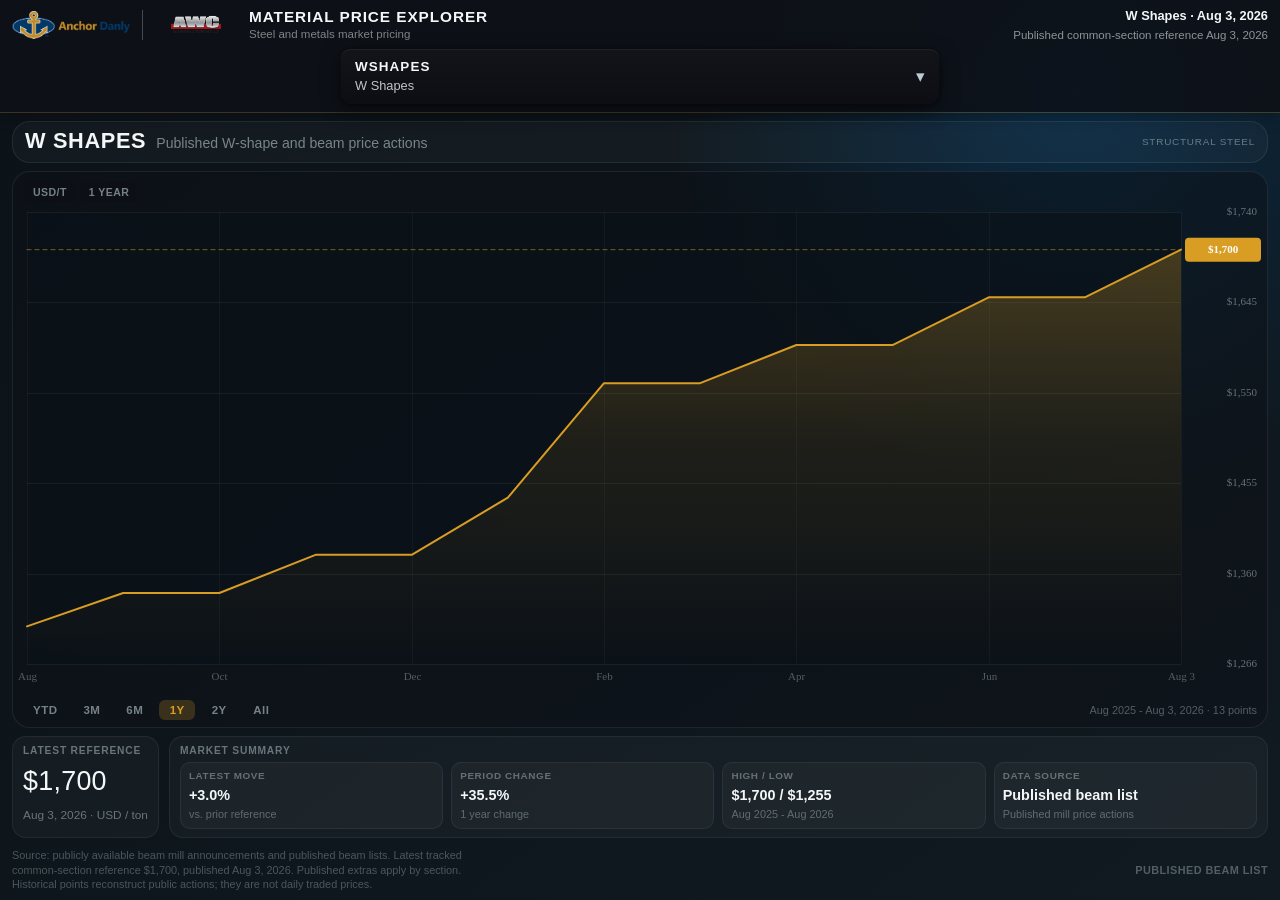
==== assets/tools/material-price-explorer.html @ 31b0e0df "Publish presentation runtime" ====
<!doctype html>
<html lang="en">
<head>
<meta charset="utf-8">
<meta name="viewport" content="width=device-width,initial-scale=1">
<title>Anchor Danly + AWC | Material Price Explorer</title>
<style>/* === Price Explorer (merged) === */
    .mkt-terminal {
      --bg: #0b1218;
      --paper: #111a21;
      --surface-1: #182630;
      --surface-2: #1d303c;
      --surface-3: #243b49;
      --surface-4: rgba(255, 255, 255, 0.05);
      --border: rgba(189, 203, 211, 0.14);
      --border-strong: rgba(217, 157, 36, 0.35);
      --text: #f4f7f8;
      --muted: #bdcbd3;
      --muted-soft: rgba(189, 203, 211, 0.74);
      --accent: #d99d24;
      --accent-strong: #f4c85a;
      --accent-soft: rgba(217, 157, 36, 0.20);
      --cool: #8fb9d2;
      --cool-soft: rgba(146, 170, 185, 0.16);
      --gold: #f4c85a;
      --radius-xl: 32px;
      --radius-lg: 26px;
      --radius-md: 18px;
      --radius-sm: 12px;
      font-family: "Space Grotesk", "Barlow", "Segoe UI", sans-serif;
    }

    /* Hide explorer content when panel is NOT in view (same as other slides) */
    .panel:not(.in-view) .mkt-terminal,
    .panel:not(.in-view) .terminal,
    .panel:not(.in-view) .mkt-topbar,
    .panel:not(.in-view) .mkt-topbar-row,
    .panel:not(.in-view) .mkt-picker-row,
    .panel:not(.in-view) .main-stage,
    .panel:not(.in-view) .chart-panel,
    .panel:not(.in-view) .chart-header,
    .panel:not(.in-view) .chart-shell,
    .panel:not(.in-view) .side-rail,
    .panel:not(.in-view) .footer-bar,
    .panel:not(.in-view) .brand-badge,
    .panel:not(.in-view) .brand-copy,
    .panel:not(.in-view) .picker-cluster,
    .panel:not(.in-view) .ticker-button,
    .panel:not(.in-view) .bottom-rail,
    .panel:not(.in-view) .metric-card,
    .panel:not(.in-view) .metric-grid,
    .panel:not(.in-view) .metric-tile {
      opacity: 0;
      transform: translateY(18px);
    }

    /* Show explorer content when panel IS in view */
    #price-explorer.active .panel-inner,
    #price-explorer.active .mkt-terminal,
    #price-explorer.active .terminal,
    #price-explorer.active .mkt-topbar,
    #price-explorer.active .mkt-topbar-row,
    #price-explorer.active .mkt-picker-row,
    #price-explorer.active .main-stage,
    #price-explorer.active .chart-panel,
    #price-explorer.active .chart-header,
    #price-explorer.active .chart-shell,
    #price-explorer.active .side-rail,
    #price-explorer.active .footer-bar,
    #price-explorer.active .brand-badge,
    #price-explorer.active .brand-copy,
    #price-explorer.active .picker-cluster,
    #price-explorer.active .ticker-button,
    #price-explorer.active .bottom-rail,
    #price-explorer.active .metric-card,
    #price-explorer.active .metric-grid,
    #price-explorer.active .metric-tile {
      opacity: 1 !important;
      transform: none !important;
      animation: none !important;
    }

    #price-explorer {
      order: 55;
      padding-top: 20px;
      padding-bottom: 20px;
      background-color: var(--bg, #0b1218);
    }

    /* Blend terminal into deck panel — remove card-within-card look */
    #price-explorer .terminal {
      border: none;
      border-radius: 0;
      box-shadow: none;
      background: transparent;
      overflow: visible;
      display: flex;
      flex-direction: column;
    }

    /* Match deck's panel::before overlay tint */
    #price-explorer::before {
      content: "";
      position: absolute;
      inset: 0;
      z-index: -2;
      background:
        linear-gradient(180deg, rgba(13, 16, 22, 0.22), rgba(13, 16, 22, 0.62)),
        radial-gradient(circle at top left, rgba(217, 157, 36, 0.18), transparent 30%);
    }

    /* Topbar and chart shell match deck dark tone */
    #price-explorer .mkt-topbar::before {
      background: rgba(13, 16, 22, 0.85);
      filter: none;
    }

    #price-explorer .chart-shell {
      background: rgba(13, 16, 22, 0.50);
      border-color: rgba(255, 255, 255, 0.08);
    }

    #price-explorer .chart-header {
      background: rgba(255, 255, 255, 0.03);
      border-color: rgba(255, 255, 255, 0.08);
    }

    #price-explorer .selector-panel {
      background: linear-gradient(180deg, rgba(28, 26, 32, 0.98), rgba(18, 16, 22, 0.98));
    }

    #price-explorer .metric-card,
    #price-explorer .metric-tile {
      background: rgba(255, 255, 255, 0.03);
      border-color: rgba(255, 255, 255, 0.06);
    }

    /* Fit Explorer within 100vh panel */
    #price-explorer .panel-inner {
      align-self: stretch;
      height: 100%;
      min-height: 0;
      overflow: hidden;
    }

    #price-explorer .mkt-terminal {
      align-self: stretch;
      display: flex;
      flex: 1 1 auto;
      min-height: 0;
    }

    #price-explorer .terminal {
      flex: 1 1 auto;
      height: 100%;
      min-height: 0;
      --chart-height: clamp(300px, 44vh, 520px);
    }

    #price-explorer .mkt-topbar,
    #price-explorer .footer-bar {
      flex-shrink: 0;
    }

    #price-explorer .mkt-topbar-row {
      gap: 16px;
      padding: 10px 16px 8px;
    }

    #price-explorer .mkt-picker-row {
      flex-shrink: 0;
      padding: 0 16px 10px;
    }

    #price-explorer .mkt-topbar-left {
      gap: 14px;
    }

    #price-explorer .brand-badge {
      gap: 12px;
    }

    #price-explorer .brand-badge img {
      width: clamp(82px, 8vw, 110px);
    }

    #price-explorer .brand-copy {
      gap: 3px;
    }

    #price-explorer .brand-copy strong {
      font-size: clamp(0.9rem, 1.2vw, 1.04rem);
    }

    #price-explorer .brand-copy span,
    #price-explorer .status-copy {
      font-size: 0.72rem;
      line-height: 1.22;
    }

    #price-explorer .status-value {
      font-size: 0.8rem;
      line-height: 1.18;
    }

    #price-explorer .ticker-button {
      padding: 10px 14px;
    }

    #price-explorer .ticker-code {
      font-size: 0.84rem;
    }

    #price-explorer .ticker-label {
      font-size: 0.8rem;
    }

    #price-explorer .top-pill {
      gap: 8px;
      min-height: 34px;
      padding: 7px 12px;
      font-size: 0.7rem;
    }

    #price-explorer .top-pill::before {
      width: 7px;
      height: 7px;
      box-shadow: 0 0 0 5px rgba(217, 157, 36, 0.18);
    }

    #price-explorer .main-stage {
      flex: 1 1 auto;
      min-height: 0;
      overflow: hidden;
      gap: 10px;
      padding: 10px 14px 12px;
    }

    #price-explorer .chart-panel {
      gap: 10px;
    }

    #price-explorer .chart-header {
      gap: 12px;
      padding: 10px 14px;
    }

    #price-explorer .instrument-head {
      gap: 10px;
    }

    #price-explorer .instrument-kicker {
      font-size: 0.62rem;
    }

    #price-explorer .instrument-title {
      font-size: clamp(1.12rem, 1.7vw, 1.42rem);
    }

    #price-explorer .chart-shell {
      padding: 8px 0 6px;
    }

    #price-explorer .chart-meta-strip {
      top: 10px;
      left: 12px;
    }

    #price-explorer .meta-chip {
      padding: 4px 8px;
      font-size: 0.66rem;
    }

    #price-explorer .chart-canvas-wrap,
    #price-explorer #price-chart {
      min-height: var(--chart-height);
      height: var(--chart-height);
    }

    #price-explorer .bottom-rail {
      gap: 10px;
      padding: 6px 12px 2px;
    }

    #price-explorer .timeframe-row {
      gap: 6px;
    }

    #price-explorer .timeframe-btn {
      min-width: 36px;
      padding: 4px 10px;
      font-size: 0.72rem;
    }

    #price-explorer .rail-copy {
      font-size: 0.68rem;
    }

    #price-explorer .side-rail {
      gap: 10px;
    }

    #price-explorer .metric-card {
      padding: 10px 12px;
      gap: 6px;
    }

    #price-explorer .metric-eyebrow {
      font-size: 0.64rem;
    }

    #price-explorer .metric-value {
      font-size: clamp(1.4rem, 2.1vw, 2rem);
    }

    #price-explorer .metric-sub {
      font-size: 0.74rem;
      line-height: 1.25;
    }

    #price-explorer .metric-grid {
      flex-shrink: 0;
      gap: 8px;
    }

    #price-explorer .metric-tile {
      padding: 8px 10px;
    }

    #price-explorer .metric-tile strong {
      margin-bottom: 6px;
      font-size: 0.62rem;
    }

    #price-explorer .metric-tile span {
      font-size: 0.9rem;
      line-height: 1.2;
    }

    #price-explorer .metric-tile small {
      margin-top: 4px;
      font-size: 0.68rem;
      line-height: 1.2;
    }

    #price-explorer .footer-bar {
      gap: 10px;
      padding: 0 16px 10px;
      font-size: 0.68rem;
    }

    #price-explorer .footer-note {
      line-height: 1.35;
    }

    @media (max-height: 900px) {
      #price-explorer {
        padding-top: 10px;
        padding-bottom: 10px;
      }
      #price-explorer .mkt-topbar-row {
        padding: 8px 12px 6px;
      }
      #price-explorer .mkt-picker-row {
        padding: 0 12px 8px;
      }
      #price-explorer .main-stage {
        gap: 8px;
        padding: 8px 12px 10px;
      }
      #price-explorer .chart-panel {
        gap: 8px;
      }
      #price-explorer .terminal {
        --chart-height: clamp(280px, 38vh, 430px);
      }
      #price-explorer .chart-header {
        padding: 8px 12px;
      }
      #price-explorer .metric-card {
        padding: 8px 10px;
      }
      #price-explorer .metric-tile {
        padding: 7px 8px;
      }
      #price-explorer .bottom-rail {
        padding: 4px 10px 1px;
      }
      #price-explorer .footer-bar {
        padding: 0 12px 8px;
      }
    }

    @media (max-height: 768px) {
      #price-explorer .terminal {
        --chart-height: clamp(240px, 34vh, 340px);
      }
      #price-explorer .mkt-topbar-row {
        padding: 7px 10px 5px;
      }
      #price-explorer .mkt-picker-row {
        padding: 0 10px 6px;
      }
      #price-explorer .main-stage {
        gap: 6px;
        padding: 6px 10px 8px;
      }
      #price-explorer .chart-panel {
        gap: 6px;
      }
      #price-explorer .chart-header {
        gap: 10px;
        padding: 7px 10px;
      }
      #price-explorer .metric-card {
        padding: 7px 9px;
      }
      #price-explorer .metric-grid {
        gap: 6px;
      }
      #price-explorer .metric-tile {
        padding: 6px 7px;
      }
      #price-explorer .footer-bar {
        padding: 0 10px 6px;
      }
    }

    
    

    

    

    

    

    

    

    

    

    

    

    .terminal {
      position: relative;
      width: min(1600px, 100%);
      margin: auto;
      display: flex;
      flex-direction: column;
      --chart-height: clamp(280px, 48vh, 620px);
      border-radius: 16px;
      border: 1px solid rgba(255, 255, 255, 0.08);
      background: rgba(13, 16, 22, 0.94);
      box-shadow: 0 24px 80px rgba(0, 0, 0, 0.50);
      overflow: hidden;
    }

    .mkt-topbar {
      position: relative;
      z-index: 5;
      display: grid;
      grid-template-columns: 1fr;
      gap: 0;
      padding: 0;
      border-bottom: 1px solid rgba(255, 255, 255, 0.10);
      box-shadow: 0 4px 16px rgba(0, 0, 0, 0.25);
    }

    .mkt-topbar-row {
      display: grid;
      grid-template-columns: minmax(0, 1fr) auto;
      gap: 16px;
      align-items: center;
      padding: 12px 18px 10px;
    }

    .mkt-picker-row {
      display: flex;
      justify-content: center;
      padding: 0 18px 12px;
      position: relative;
      z-index: 1;
    }

    .mkt-topbar::before {
      content: "";
      position: absolute;
      inset: 0;
      background:
        linear-gradient(100deg, rgba(13, 16, 22, 0.97) 0%, rgba(45, 28, 28, 0.96) 50%, rgba(13, 16, 22, 0.97) 100%),
        var(--hero-photo);
      background-size: cover;
      background-position: center 34%;
      pointer-events: none;
      z-index: -1;
    }

    .mkt-topbar-left,
    .mkt-topbar-right {
      position: relative;
      z-index: 1;
    }

    .mkt-topbar-left {
      display: flex;
      gap: 16px;
      align-items: center;
      flex-wrap: wrap;
    }

    .brand-badge {
      display: inline-flex;
      align-items: center;
      gap: 14px;
      width: fit-content;
      padding: 0;
      background: none;
      border: 0;
      box-shadow: none;
    }

    .brand-badge img {
      width: clamp(82px, 8.5vw, 118px);
      height: auto;
      object-fit: contain;
      opacity: 0.90;
    }

    .brand-copy {
      display: grid;
      gap: 4px;
      align-content: center;
    }

    .brand-copy strong {
      font-family: "Montserrat", sans-serif;
      font-size: clamp(0.92rem, 1.25vw, 1.08rem);
      font-weight: 800;
      letter-spacing: 0.06em;
      text-transform: uppercase;
      line-height: 1;
    }

    .brand-copy span {
      font-size: 0.74rem;
      color: rgba(244, 247, 248, 0.50);
    }

    .picker-cluster {
      position: relative;
      display: flex;
      flex-wrap: wrap;
      gap: 12px;
      align-items: center;
      width: 100%;
      max-width: 600px;
    }

    .ticker-button {
      width: 100%;
      padding: 11px 16px;
      display: flex;
      align-items: center;
      justify-content: space-between;
      gap: 12px;
      border-radius: 10px;
      border: 1px solid rgba(0, 0, 0, 0.25);
      background: linear-gradient(180deg, #12141a 0%, #0c0e14 100%);
      text-align: left;
      transition: border-color 0.14s ease, background 0.14s ease, box-shadow 0.14s ease;
      box-shadow: 0 6px 20px rgba(0, 0, 0, 0.45), 0 1px 3px rgba(0, 0, 0, 0.30), inset 0 1px 0 rgba(255, 255, 255, 0.06);
    }

    .ticker-button:hover {
      border-color: rgba(217, 157, 36, 0.50);
      background: linear-gradient(180deg, #181a22 0%, #0e1018 100%);
      box-shadow: 0 8px 28px rgba(0, 0, 0, 0.55), 0 1px 3px rgba(0, 0, 0, 0.35), inset 0 1px 0 rgba(255, 255, 255, 0.08);
    }

    .ticker-meta {
      display: grid;
      gap: 4px;
      min-width: 0;
    }

    .ticker-code {
      font-family: "Montserrat", sans-serif;
      font-size: 0.86rem;
      font-weight: 800;
      letter-spacing: 0.08em;
      text-transform: uppercase;
      color: var(--text);
    }

    .ticker-label {
      font-size: 0.82rem;
      color: rgba(244, 247, 248, 0.78);
      white-space: nowrap;
      overflow: hidden;
      text-overflow: ellipsis;
    }

    .ticker-caret {
      font-size: 1.05rem;
      color: var(--muted);
      flex: none;
    }

    .top-pill {
      display: inline-flex;
      align-items: center;
      gap: 8px;
      width: fit-content;
      min-height: 36px;
      padding: 7px 12px;
      border-radius: 999px;
      border: 1px solid var(--border-strong);
      background: rgba(18, 20, 28, 0.52);
      color: var(--text);
      font-family: "Montserrat", sans-serif;
      font-size: 0.72rem;
      letter-spacing: 0.08em;
      text-transform: uppercase;
      font-weight: 800;
      backdrop-filter: blur(14px);
    }

    .top-pill::before {
      content: "";
      width: 7px;
      height: 7px;
      border-radius: 50%;
      background: linear-gradient(135deg, var(--accent), var(--accent-strong));
      box-shadow: 0 0 0 5px rgba(217, 157, 36, 0.18);
    }

    .mkt-topbar-right {
      display: grid;
      gap: 4px;
      align-content: end;
      text-align: right;
    }

    .status-value {
      font-size: 0.8rem;
      font-weight: 600;
      color: var(--text);
      line-height: 1.3;
    }

    .status-copy {
      font-size: 0.74rem;
      color: rgba(244, 247, 248, 0.56);
      line-height: 1.25;
    }

    .selector-panel {
      position: absolute;
      top: calc(100% + 12px);
      left: 0;
      width: min(430px, calc(100vw - 52px));
      padding: 14px;
      border-radius: 22px;
      border: 1px solid var(--border);
      background:
        linear-gradient(180deg, rgba(26, 28, 34, 0.98), rgba(18, 20, 28, 0.98)),
        var(--surface-2);
      box-shadow: 0 28px 52px rgba(0, 0, 0, 0.42);
      backdrop-filter: blur(18px);
      display: none;
      z-index: 25;
    }

    .selector-panel.open {
      display: block;
    }

    .selector-search {
      width: 100%;
      padding: 12px 14px;
      border-radius: 15px;
      border: 1px solid rgba(255, 255, 255, 0.1);
      background: rgba(255, 255, 255, 0.035);
      outline: none;
    }

    .selector-search::placeholder {
      color: rgba(189, 203, 211, 0.52);
    }

    .selector-groups {
      margin-top: 12px;
      display: grid;
      gap: 12px;
      max-height: min(54vh, 420px);
      overflow-y: auto;
      padding-right: 4px;
    }

    .selector-group {
      display: grid;
      gap: 8px;
    }

    .selector-group-label {
      padding: 0 4px;
      font-family: "Montserrat", sans-serif;
      font-size: 0.72rem;
      letter-spacing: 0.08em;
      text-transform: uppercase;
      color: rgba(244, 247, 248, 0.58);
    }

    .selector-option {
      width: 100%;
      padding: 12px 13px;
      border-radius: 16px;
      border: 1px solid rgba(255, 255, 255, 0.08);
      background: rgba(255, 255, 255, 0.028);
      display: grid;
      gap: 4px;
      text-align: left;
      transition: border-color 0.16s ease, transform 0.16s ease, background 0.16s ease;
    }

    .selector-option:hover,
    .selector-option.is-active {
      border-color: var(--border-strong);
      background: var(--accent-soft);
      transform: translateY(-1px);
    }

    .selector-option-row {
      display: flex;
      justify-content: space-between;
      gap: 10px;
      align-items: baseline;
    }

    .selector-option-code {
      font-family: "Montserrat", sans-serif;
      font-size: 0.84rem;
      letter-spacing: 0.08em;
      text-transform: uppercase;
      color: var(--text);
    }

    .selector-option-title {
      font-size: 0.84rem;
      color: var(--muted);
    }

    .selector-option-note {
      font-size: 0.78rem;
      color: rgba(189, 203, 211, 0.62);
      line-height: 1.35;
    }

    .selector-empty {
      padding: 16px 12px;
      border-radius: 16px;
      border: 1px dashed rgba(255, 255, 255, 0.12);
      color: var(--muted);
      text-align: center;
      font-size: 0.88rem;
    }

    .main-stage {
      position: relative;
      z-index: 1;
      display: flex;
      flex: 1 1 auto;
      flex-direction: column;
      gap: 10px;
      min-height: 0;
      padding: 10px 14px 12px;
    }

    .chart-panel {
      display: flex;
      flex: 1 1 auto;
      flex-direction: column;
      gap: 10px;
      min-height: 0;
      min-width: 0;
    }

    .chart-header {
      display: flex;
      justify-content: space-between;
      align-items: center;
      gap: 12px;
      padding: 10px 14px;
      border-radius: 18px;
      background: rgba(255, 255, 255, 0.025);
      border: 1px solid rgba(255, 255, 255, 0.06);
    }

    .instrument-head {
      display: flex;
      align-items: baseline;
      gap: 10px;
      min-width: 0;
      flex-wrap: wrap;
    }

    .instrument-kicker {
      font-family: "Montserrat", sans-serif;
      font-size: 0.62rem;
      letter-spacing: 0.08em;
      text-transform: uppercase;
      color: rgba(189, 203, 211, 0.50);
      white-space: nowrap;
    }

    .instrument-title {
      margin: 0;
      font-family: "Montserrat", sans-serif;
      font-size: clamp(1.12rem, 1.7vw, 1.46rem);
      line-height: 1;
      letter-spacing: 0.03em;
      text-transform: uppercase;
    }

    .instrument-subtitle {
      margin: 0;
      font-size: 0.88rem;
      color: rgba(189, 203, 211, 0.60);
      line-height: 1.4;
      white-space: nowrap;
      overflow: hidden;
      text-overflow: ellipsis;
    }

    .chart-shell {
      position: relative;
      display: flex;
      flex: 1 1 auto;
      flex-direction: column;
      min-height: 0;
      padding: 8px 0 6px;
      border-radius: 18px;
      border: 1px solid rgba(255, 255, 255, 0.06);
      background: rgba(13, 16, 22, 0.70);
      overflow: hidden;
    }

    .chart-meta-strip {
      position: absolute;
      top: 10px;
      left: 12px;
      display: flex;
      gap: 6px;
      z-index: 3;
    }

    .meta-chip {
      padding: 4px 8px;
      border-radius: 4px;
      background: rgba(13, 16, 22, 0.80);
      color: rgba(189, 203, 211, 0.60);
      font-family: "Barlow", sans-serif;
      font-size: 0.66rem;
      font-weight: 600;
      letter-spacing: 0.04em;
      text-transform: uppercase;
    }

    .chart-canvas-wrap {
      position: relative;
      flex: 1 1 auto;
      min-height: var(--chart-height);
      height: var(--chart-height);
      padding-top: 0;
      cursor: crosshair;
    }

    #price-chart {
      position: relative;
      z-index: 2;
      display: block;
      width: 100%;
      min-height: var(--chart-height);
      height: 100%;
    }

    .chart-tooltip {
      position: absolute;
      z-index: 6;
      min-width: 180px;
      max-width: 260px;
      padding: 10px 12px;
      border-radius: 6px;
      border: 1px solid rgba(255, 255, 255, 0.10);
      background: rgba(13, 16, 22, 0.94);
      box-shadow: 0 8px 24px rgba(0, 0, 0, 0.40);
      pointer-events: none;
      transform: translate(-50%, calc(-100% - 14px));
      display: none;
      backdrop-filter: blur(8px);
    }

    .chart-tooltip strong {
      display: block;
      margin-bottom: 5px;
      font-family: "Barlow", sans-serif;
      font-size: 0.72rem;
      font-weight: 600;
      letter-spacing: 0.06em;
      text-transform: uppercase;
      color: rgba(189, 203, 211, 0.70);
    }

    .chart-tooltip div {
      font-size: 0.92rem;
      font-weight: 600;
      line-height: 1.50;
      color: var(--text);
    }

    .chart-empty {
      position: absolute;
      inset: 74px 18px 58px;
      display: none;
      place-items: center;
      border-radius: 22px;
      border: 1px dashed rgba(255, 255, 255, 0.12);
      background: rgba(255, 255, 255, 0.03);
      color: var(--muted);
      text-align: center;
      padding: 24px;
      z-index: 4;
    }

    .bottom-rail {
      display: flex;
      justify-content: space-between;
      gap: 10px;
      align-items: center;
      padding: 6px 12px 2px;
    }

    .timeframe-row {
      display: flex;
      flex-wrap: wrap;
      gap: 8px;
    }

    .timeframe-btn {
      min-width: 36px;
      padding: 4px 10px;
      border-radius: 6px;
      border: none;
      background: transparent;
      color: rgba(189, 203, 211, 0.60);
      font-family: "Barlow", sans-serif;
      font-size: 0.72rem;
      font-weight: 600;
      letter-spacing: 0.04em;
      transition: color 0.14s ease, background 0.14s ease;
    }

    .timeframe-btn:hover {
      color: var(--text);
      background: rgba(255, 255, 255, 0.06);
    }

    .timeframe-btn.is-active {
      background: rgba(217, 157, 36, 0.22);
      color: #d99d24;
    }

    .timeframe-btn:disabled {
      cursor: default;
      color: rgba(189, 203, 211, 0.28);
      background: rgba(255, 255, 255, 0.03);
    }

    .rail-copy {
      font-size: 0.68rem;
      color: rgba(189, 203, 211, 0.40);
      text-align: right;
    }

    .side-rail {
      display: grid;
      grid-template-columns: auto 1fr;
      gap: 10px;
      flex-shrink: 0;
      align-content: start;
    }

    .metric-card {
      padding: 10px 12px;
      border-radius: 14px;
      border: 1px solid rgba(255, 255, 255, 0.06);
      background: rgba(255, 255, 255, 0.025);
      display: grid;
      gap: 6px;
    }

    .metric-eyebrow {
      font-family: "Barlow", sans-serif;
      font-size: 0.64rem;
      font-weight: 600;
      letter-spacing: 0.08em;
      text-transform: uppercase;
      color: rgba(189, 203, 211, 0.50);
    }

    .metric-value {
      font-family: "Montserrat", sans-serif;
      font-size: clamp(1.4rem, 2.1vw, 2rem);
      line-height: 1;
      letter-spacing: 0.01em;
    }

    .metric-sub {
      font-size: 0.74rem;
      line-height: 1.25;
      color: rgba(189, 203, 211, 0.50);
    }

    .metric-grid {
      display: grid;
      grid-template-columns: repeat(4, minmax(0, 1fr));
      gap: 8px;
    }

    .metric-tile {
      padding: 8px 10px;
      border-radius: 10px;
      background: rgba(255, 255, 255, 0.025);
      border: 1px solid rgba(255, 255, 255, 0.04);
    }

    .metric-tile strong {
      display: block;
      margin-bottom: 6px;
      font-family: "Barlow", sans-serif;
      font-size: 0.62rem;
      font-weight: 600;
      letter-spacing: 0.06em;
      text-transform: uppercase;
      color: rgba(189, 203, 211, 0.45);
    }

    .metric-tile span {
      display: block;
      font-size: 0.9rem;
      font-weight: 600;
      color: var(--text);
      line-height: 1.2;
    }

    .metric-tile small {
      display: block;
      margin-top: 4px;
      font-size: 0.68rem;
      line-height: 1.2;
      color: rgba(189, 203, 211, 0.42);
    }

    .footer-link.is-static {
      pointer-events: none;
      cursor: default;
      opacity: 0.86;
    }

    .footer-bar {
      position: relative;
      z-index: 2;
      display: flex;
      flex-shrink: 0;
      justify-content: space-between;
      align-items: center;
      gap: 10px;
      padding: 0 16px 10px;
      color: rgba(189, 203, 211, 0.35);
      font-size: 0.68rem;
    }

    .footer-note {
      max-width: 78ch;
      line-height: 1.35;
    }

    .footer-link {
      white-space: nowrap;
      color: rgba(189, 203, 211, 0.45);
      font-family: "Barlow", sans-serif;
      font-size: 0.68rem;
      font-weight: 600;
      letter-spacing: 0.04em;
      text-transform: uppercase;
    }

    .is-positive {
      color: var(--accent-strong);
    }

    .is-negative {
      color: #c7d9e4;
    }

    .hidden {
      display: none !important;
    }

    @media (max-height: 900px) {
      .mkt-topbar-row {
        padding: 10px 14px 8px;
      }

      .mkt-picker-row {
        padding: 0 14px 10px;
      }

      .terminal {
        --chart-height: clamp(260px, 38vh, 420px);
      }

      .main-stage {
        gap: 8px;
        padding: 8px 12px 10px;
      }

      .chart-panel {
        gap: 8px;
      }

      .chart-header {
        padding: 8px 12px;
      }

      .chart-shell {
        padding: 6px 0 5px;
      }

      .metric-card {
        padding: 8px 10px;
      }

      .metric-grid {
        gap: 6px;
      }

      .metric-tile {
        padding: 7px 8px;
      }

      .footer-bar {
        padding: 0 14px 8px;
      }
    }

    @media (max-height: 768px) {
      .terminal {
        --chart-height: clamp(220px, 34vh, 340px);
      }

      .main-stage {
        gap: 6px;
        padding: 6px 10px 8px;
      }

      .chart-header {
        gap: 10px;
        padding: 7px 10px;
      }

      .metric-card {
        padding: 7px 10px;
      }

      .footer-bar {
        padding: 0 16px 12px;
      }
    }

    @media (max-width: 1180px) {
      .mkt-topbar {
        grid-template-columns: 1fr;
      }

      .mkt-topbar-right {
        max-width: 440px;
        justify-self: start;
        text-align: left;
      }

      .side-rail {
        grid-template-columns: 1fr;
      }
    }

    @media (max-width: 900px) {
      

      .mkt-topbar,
      .main-stage,
      .footer-bar {
        padding-left: 16px;
        padding-right: 16px;
      }

      .chart-header {
        flex-direction: column;
        align-items: flex-start;
      }

      .bottom-rail,
      .footer-bar {
        flex-direction: column;
        align-items: flex-start;
      }

      .side-rail {
        grid-template-columns: 1fr;
      }

      .metric-grid {
        grid-template-columns: repeat(2, minmax(0, 1fr));
      }
    }

    @media (max-width: 720px) {
      .ticker-button {
        min-width: min(100%, calc(100vw - 54px));
      }

      .selector-panel {
        width: min(420px, calc(100vw - 38px));
      }

      .metric-grid {
        grid-template-columns: 1fr;
      }

      .chart-shell {
        min-height: 0;
      }

      .chart-canvas-wrap,
      #price-chart {
        min-height: clamp(220px, 38vh, 400px);
        height: clamp(220px, 38vh, 400px);
      }
    }
  

  

html,body{margin:0;width:100%;height:100%;overflow:hidden;background:#0b1218;color:#f4f7f8;font-family:Arial,Helvetica,sans-serif}
*{box-sizing:border-box;scrollbar-color:#496575 #0b1218}
*::-webkit-scrollbar{width:10px;height:10px}
*::-webkit-scrollbar-track{background:#0b1218}
*::-webkit-scrollbar-thumb{background:#496575;border:2px solid #0b1218;border-radius:999px}
#price-explorer{height:100vh;padding:0!important;background:radial-gradient(circle at 84% 10%,rgba(7,71,119,.44),transparent 30%),linear-gradient(145deg,#0b1218,#111a21)!important}
#price-explorer .mkt-terminal,#price-explorer .terminal{height:100%;min-height:0}
#price-explorer .mkt-topbar{border-bottom:1px solid rgba(217,157,36,.24)}
#price-explorer .main-stage{min-height:0;flex:1}
#price-explorer .brand-badge{display:flex;align-items:center;gap:12px}
#price-explorer .brand-badge img{display:block;width:118px;max-height:34px;object-fit:contain}
#price-explorer .brand-badge .awc-tool-logo{width:82px}
#price-explorer .brand-separator{width:1px;height:30px;background:rgba(255,255,255,.24)}
#price-explorer .selector-panel{background:linear-gradient(180deg,#172731,#0d171e)!important}
#price-explorer .timeframe-btn.active,#price-explorer .timeframe-btn[aria-pressed="true"]{background:#d99d24!important;color:#0b1218!important;border-color:#d99d24!important}
#price-explorer .ticker-button:focus-visible,#price-explorer button:focus-visible,#price-explorer input:focus-visible{outline:3px solid #d99d24;outline-offset:2px}
@media(max-width:900px){html,body{overflow:auto}#price-explorer{height:auto;min-height:100vh}#price-explorer .main-stage{grid-template-columns:1fr}}
</style>
</head>
<body>
<main id="price-explorer" class="active"><div class="mkt-terminal" style="width:100%;">
          <section class="terminal">
            
      <header class="mkt-topbar">
        <div class="mkt-topbar-row">
          <div class="mkt-topbar-left">
            <div class="brand-badge"><img src="../brand/anchor-danly-logo.png" alt="Anchor Danly"><span class="brand-separator"></span><img class="awc-tool-logo" src="../brand/awc-logo.png" alt="AWC Manufacturing">
              
              <div class="brand-copy">
                <strong>Material Price Explorer</strong>
                <span>Steel and metals market pricing</span>
              </div>
            </div>
            <div class="top-pill hidden" id="state-pill">Local Snapshot</div>
          </div>

          <div class="mkt-topbar-right">
            <div class="status-value" id="status-value">Loading</div>
            <div class="status-copy" id="status-copy">Loading data</div>
          </div>
        </div>

        <div class="mkt-picker-row">
          <div class="picker-cluster">
            <button class="ticker-button" id="picker-button" type="button" aria-expanded="false" aria-controls="selector-panel">
              <div class="ticker-meta">
                <span class="ticker-code" id="picker-code">Wshapes</span>
                <span class="ticker-label" id="picker-label">Loading instrument</span>
              </div>
              <span class="ticker-caret">▾</span>
            </button>

            <div class="selector-panel" id="selector-panel">
              <input class="selector-search" id="selector-search" type="search" placeholder="Search materials..." />
              <div class="selector-groups" id="selector-groups"></div>
            </div>
          </div>
        </div>
      </header>

      <section class="main-stage">
        <div class="chart-panel">
          <div class="chart-header">
            <div class="instrument-head">
              <h1 class="instrument-title" id="instrument-title">Loading</h1>
              <p class="instrument-subtitle" id="instrument-subtitle">Loading</p>
            </div>
            <div class="instrument-kicker" id="instrument-kicker">Shape Profiles</div>
          </div>
          <div class="badge-row hidden" id="instrument-badges"></div>
          <div class="hidden" id="instrument-note"></div>

          <div class="chart-shell">
            <div class="chart-meta-strip">
              <div class="meta-chip" id="axis-unit-chip">USD/T</div>
              <div class="meta-chip" id="window-chip">1 Year</div>
            </div>
            <span class="hidden" id="method-chip"></span>

            <div class="chart-canvas-wrap" id="chart-canvas-wrap">
              <canvas id="price-chart" aria-label="Price chart"></canvas>
              <div class="chart-empty" id="chart-empty">No chartable points are available for the current instrument.</div>
              <div class="chart-tooltip" id="chart-tooltip"></div>
            </div>

            <div class="bottom-rail">
              <div class="timeframe-row" id="timeframe-row">
                <button class="timeframe-btn" data-range="ytd" type="button">YTD</button>
                <button class="timeframe-btn" data-range="3m" type="button">3M</button>
                <button class="timeframe-btn" data-range="6m" type="button">6M</button>
                <button class="timeframe-btn" data-range="1y" type="button">1Y</button>
                <button class="timeframe-btn" data-range="2y" type="button">2Y</button>
                <button class="timeframe-btn" data-range="all" type="button">All</button>
              </div>
              <div class="rail-copy" id="rail-copy">Loading range copy.</div>
            </div>
          </div>
        </div>

        <aside class="side-rail">
          <section class="metric-card">
            <span class="metric-eyebrow">Latest Reference</span>
            <div class="metric-value" id="metric-last">-</div>
            <div class="metric-sub" id="metric-last-sub">Loading</div>
          </section>

          <section class="metric-card">
            <span class="metric-eyebrow">Market Summary</span>
            <div class="metric-grid">
              <div class="metric-tile">
                <strong>Latest Move</strong>
                <span id="tile-day">-</span>
                <small id="tile-day-sub">Loading</small>
              </div>
              <div class="metric-tile">
                <strong>Period Change</strong>
                <span id="tile-window">-</span>
                <small id="tile-window-sub">Loading</small>
              </div>
              <div class="metric-tile">
                <strong>High / Low</strong>
                <span id="tile-range">-</span>
                <small id="tile-range-sub">Loading</small>
              </div>
              <div class="metric-tile">
                <strong>Data Source</strong>
                <span id="tile-source">-</span>
                <small id="tile-source-sub">Loading</small>
              </div>
            </div>
          </section>
        </aside>
        <img class="hidden" id="reference-image" src="" alt="" />
        <div class="hidden" id="reference-copy"></div>
        <div class="hidden" id="reference-link"></div>
      </section>

      <footer class="footer-bar">
        <div class="footer-note" id="terminal-footer-note">Loading footer note.</div>
        <div class="footer-link is-static" id="terminal-footer-link">Local snapshot data</div>
      </footer>
    
          </section>
        </div></main>
<script id="index-data" type="application/json">{
  "generated_at": "2026-10-10",
  "source_family": "U.S. Bureau of Labor Statistics via FRED",
  "caveat": "Public shape-family monthly index data. Not transactional mill quotes.",
  "profiles": [
    {
      "id": "w",
      "label": "W",
      "series_id": "WPU10170410",
      "series_name": "Hot Rolled Steel Bars, Plates, and Structural Shapes, Carbon",
      "source_url": "https://fred.stlouisfed.org/series/WPU10170410",
      "proxy": false,
      "notes": "Official BLS producer-price index series via FRED through July 2026. Public monthly index; not a transactional mill quote.",
      "latest_observation_date": "2026-07-01",
      "observations": [
        {
          "date": "2017-12-01",
          "value": 100.0
        },
        {
          "date": "2018-01-01",
          "value": 99.6
        },
        {
          "date": "2018-02-01",
          "value": 104.9
        },
        {
          "date": "2018-03-01",
          "value": 108.0
        },
        {
          "date": "2018-04-01",
          "value": 111.3
        },
        {
          "date": "2018-05-01",
          "value": 116.5
        },
        {
          "date": "2018-06-01",
          "value": 119.9
        },
        {
          "date": "2018-07-01",
          "value": 121.3
        },
        {
          "date": "2018-08-01",
          "value": 124.1
        },
        {
          "date": "2018-09-01",
          "value": 125.3
        },
        {
          "date": "2018-10-01",
          "value": 124.5
        },
        {
          "date": "2018-11-01",
          "value": 124.8
        },
        {
          "date": "2018-12-01",
          "value": 124.7
        },
        {
          "date": "2019-01-01",
          "value": 124.6
        },
        {
          "date": "2019-02-01",
          "value": 123.8
        },
        {
          "date": "2019-03-01",
          "value": 123.5
        },
        {
          "date": "2019-04-01",
          "value": 123.8
        },
        {
          "date": "2019-05-01",
          "value": 122.6
        },
        {
          "date": "2019-06-01",
          "value": 121.2
        },
        {
          "date": "2019-07-01",
          "value": 115.8
        },
        {
          "date": "2019-08-01",
          "value": 114.0
        },
        {
          "date": "2019-09-01",
          "value": 113.0
        },
        {
          "date": "2019-10-01",
          "value": 109.8
        },
        {
          "date": "2019-11-01",
          "value": 107.9
        },
        {
          "date": "2019-12-01",
          "value": 106.0
        },
        {
          "date": "2020-01-01",
          "value": 107.7
        },
        {
          "date": "2020-02-01",
          "value": 107.7
        },
        {
          "date": "2020-03-01",
          "value": 109.6
        },
        {
          "date": "2020-04-01",
          "value": 109.7
        },
        {
          "date": "2020-05-01",
          "value": 108.3
        },
        {
          "date": "2020-06-01",
          "value": 106.1
        },
        {
          "date": "2020-07-01",
          "value": 105.9
        },
        {
          "date": "2020-08-01",
          "value": 104.6
        },
        {
          "date": "2020-09-01",
          "value": 103.2
        },
        {
          "date": "2020-10-01",
          "value": 104.2
        },
        {
          "date": "2020-11-01",
          "value": 106.7
        },
        {
          "date": "2020-12-01",
          "value": 107.9
        },
        {
          "date": "2021-01-01",
          "value": 113.4
        },
        {
          "date": "2021-02-01",
          "value": 124.0
        },
        {
          "date": "2021-03-01",
          "value": 132.3
        },
        {
          "date": "2021-04-01",
          "value": 134.1
        },
        {
          "date": "2021-05-01",
          "value": 140.0
        },
        {
          "date": "2021-06-01",
          "value": 145.2
        },
        {
          "date": "2021-07-01",
          "value": 154.852
        },
        {
          "date": "2021-08-01",
          "value": 164.258
        },
        {
          "date": "2021-09-01",
          "value": 168.344
        },
        {
          "date": "2021-10-01",
          "value": 170.188
        },
        {
          "date": "2021-11-01",
          "value": 172.97
        },
        {
          "date": "2021-12-01",
          "value": 174.157
        },
        {
          "date": "2022-01-01",
          "value": 184.206
        },
        {
          "date": "2022-02-01",
          "value": 183.889
        },
        {
          "date": "2022-03-01",
          "value": 186.245
        },
        {
          "date": "2022-04-01",
          "value": 188.039
        },
        {
          "date": "2022-05-01",
          "value": 196.347
        },
        {
          "date": "2022-06-01",
          "value": 198.073
        },
        {
          "date": "2022-07-01",
          "value": 197.721
        },
        {
          "date": "2022-08-01",
          "value": 192.061
        },
        {
          "date": "2022-09-01",
          "value": 187.333
        },
        {
          "date": "2022-10-01",
          "value": 185.132
        },
        {
          "date": "2022-11-01",
          "value": 179.932
        },
        {
          "date": "2022-12-01",
          "value": 174.234
        },
        {
          "date": "2023-01-01",
          "value": 169.977
        },
        {
          "date": "2023-02-01",
          "value": 170.918
        },
        {
          "date": "2023-03-01",
          "value": 169.344
        },
        {
          "date": "2023-04-01",
          "value": 171.487
        },
        {
          "date": "2023-05-01",
          "value": 176.024
        },
        {
          "date": "2023-06-01",
          "value": 175.003
        },
        {
          "date": "2023-07-01",
          "value": 171.0
        },
        {
          "date": "2023-08-01",
          "value": 171.31
        },
        {
          "date": "2023-09-01",
          "value": 166.811
        },
        {
          "date": "2023-10-01",
          "value": 164.779
        },
        {
          "date": "2023-11-01",
          "value": 163.101
        },
        {
          "date": "2023-12-01",
          "value": 161.943
        },
        {
          "date": "2024-01-01",
          "value": 162.182
        },
        {
          "date": "2024-02-01",
          "value": 166.714
        },
        {
          "date": "2024-03-01",
          "value": 167.326
        },
        {
          "date": "2024-04-01",
          "value": 164.958
        },
        {
          "date": "2024-05-01",
          "value": 161.931
        },
        {
          "date": "2024-06-01",
          "value": 159.632
        },
        {
          "date": "2024-07-01",
          "value": 158.478
        },
        {
          "date": "2024-08-01",
          "value": 156.535
        },
        {
          "date": "2024-09-01",
          "value": 152.088
        },
        {
          "date": "2024-10-01",
          "value": 152.561
        },
        {
          "date": "2024-11-01",
          "value": 152.206
        },
        {
          "date": "2024-12-01",
          "value": 146.221
        },
        {
          "date": "2025-01-01",
          "value": 145.923
        },
        {
          "date": "2025-02-01",
          "value": 143.72
        },
        {
          "date": "2025-03-01",
          "value": 144.417
        },
        {
          "date": "2025-04-01",
          "value": 145.097
        },
        {
          "date": "2025-05-01",
          "value": 153.518
        },
        {
          "date": "2025-06-01",
          "value": 155.462
        },
        {
          "date": "2025-07-01",
          "value": 155.812
        },
        {
          "date": "2025-08-01",
          "value": 159.384
        },
        {
          "date": "2025-09-01",
          "value": 160.742
        },
        {
          "date": "2025-10-01",
          "value": 163.535
        },
        {
          "date": "2025-11-01",
          "value": 165.262
        },
        {
          "date": "2025-12-01",
          "value": 166.115
        },
        {
          "date": "2026-01-01",
          "value": 166.62
        },
        {
          "date": "2026-02-01",
          "value": 166.944
        },
        {
          "date": "2026-03-01",
          "value": 171.096
        },
        {
          "date": "2026-04-01",
          "value": 170.896
        },
        {
          "date": "2026-05-01",
          "value": 171.5
        },
        {
          "date": "2026-06-01",
          "value": 175.275
        },
        {
          "date": "2026-07-01",
          "value": 181.243
        }
      ],
      "refresh_status": "ok",
      "refresh_attempted_at": "2026-10-10"
    },
    {
      "id": "hss",
      "label": "HSS",
      "series_id": "WPU10170652",
      "series_name": "Steel Pipe and Tube, Carbon",
      "source_url": "https://fred.stlouisfed.org/series/WPU10170652",
      "proxy": true,
      "notes": "Use as an HSS proxy unless a better public HSS-only series is verified.",
      "latest_observation_date": "2026-02-01",
      "observations": [
        {
          "date": "2017-12-01",
          "value": 100.0
        },
        {
          "date": "2018-01-01",
          "value": 102.2
        },
        {
          "date": "2018-02-01",
          "value": 99.0
        },
        {
          "date": "2018-03-01",
          "value": 105.7
        },
        {
          "date": "2018-04-01",
          "value": 111.5
        },
        {
          "date": "2018-05-01",
          "value": 114.3
        },
        {
          "date": "2018-06-01",
          "value": 117.3
        },
        {
          "date": "2018-07-01",
          "value": 120.9
        },
        {
          "date": "2018-08-01",
          "value": 123.7
        },
        {
          "date": "2018-09-01",
          "value": 125.1
        },
        {
          "date": "2018-10-01",
          "value": 122.4
        },
        {
          "date": "2018-11-01",
          "value": 120.6
        },
        {
          "date": "2018-12-01",
          "value": 121.4
        },
        {
          "date": "2019-01-01",
          "value": 120.6
        },
        {
          "date": "2019-02-01",
          "value": 119.4
        },
        {
          "date": "2019-03-01",
          "value": 119.1
        },
        {
          "date": "2019-04-01",
          "value": 118.9
        },
        {
          "date": "2019-05-01",
          "value": 118.2
        },
        {
          "date": "2019-06-01",
          "value": 116.4
        },
        {
          "date": "2019-07-01",
          "value": 114.2
        },
        {
          "date": "2019-08-01",
          "value": 115.0
        },
        {
          "date": "2019-09-01",
          "value": 115.9
        },
        {
          "date": "2019-10-01",
          "value": 115.1
        },
        {
          "date": "2019-11-01",
          "value": 112.6
        },
        {
          "date": "2019-12-01",
          "value": 110.2
        },
        {
          "date": "2020-01-01",
          "value": 111.2
        },
        {
          "date": "2020-02-01",
          "value": 111.7
        },
        {
          "date": "2020-03-01",
          "value": 112.8
        },
        {
          "date": "2020-04-01",
          "value": 112.2
        },
        {
          "date": "2020-05-01",
          "value": 110.2
        },
        {
          "date": "2020-06-01",
          "value": 107.1
        },
        {
          "date": "2020-07-01",
          "value": 107.5
        },
        {
          "date": "2020-08-01",
          "value": 106.2
        },
        {
          "date": "2020-09-01",
          "value": 105.8
        },
        {
          "date": "2020-10-01",
          "value": 108.6
        },
        {
          "date": "2020-11-01",
          "value": 111.6
        },
        {
          "date": "2020-12-01",
          "value": 112.6
        },
        {
          "date": "2021-01-01",
          "value": 118.4
        },
        {
          "date": "2021-02-01",
          "value": 124.9
        },
        {
          "date": "2021-03-01",
          "value": 130.9
        },
        {
          "date": "2021-04-01",
          "value": 137.7
        },
        {
          "date": "2021-05-01",
          "value": 146.8
        },
        {
          "date": "2021-06-01",
          "value": 163.3
        },
        {
          "date": "2021-07-01",
          "value": 177.737
        },
        {
          "date": "2021-08-01",
          "value": 181.929
        },
        {
          "date": "2021-09-01",
          "value": 192.28
        },
        {
          "date": "2021-10-01",
          "value": 198.513
        },
        {
          "date": "2021-11-01",
          "value": 208.369
        },
        {
          "date": "2021-12-01",
          "value": 213.905
        },
        {
          "date": "2022-01-01",
          "value": 220.055
        },
        {
          "date": "2022-02-01",
          "value": 225.989
        },
        {
          "date": "2022-03-01",
          "value": 217.785
        },
        {
          "date": "2022-04-01",
          "value": 215.873
        },
        {
          "date": "2022-05-01",
          "value": 221.242
        },
        {
          "date": "2022-06-01",
          "value": 219.375
        },
        {
          "date": "2022-07-01",
          "value": 217.665
        },
        {
          "date": "2022-08-01",
          "value": 214.056
        },
        {
          "date": "2022-09-01",
          "value": 207.544
        },
        {
          "date": "2022-10-01",
          "value": 200.026
        },
        {
          "date": "2022-11-01",
          "value": 198.118
        },
        {
          "date": "2022-12-01",
          "value": 191.905
        },
        {
          "date": "2023-01-01",
          "value": 188.892
        },
        {
          "date": "2023-02-01",
          "value": 180.05
        },
        {
          "date": "2023-03-01",
          "value": 180.602
        },
        {
          "date": "2023-04-01",
          "value": 180.222
        },
        {
          "date": "2023-05-01",
          "value": 184.117
        },
        {
          "date": "2023-06-01",
          "value": 173.496
        },
        {
          "date": "2023-07-01",
          "value": 168.177
        },
        {
          "date": "2023-08-01",
          "value": 166.637
        },
        {
          "date": "2023-09-01",
          "value": 162.859
        },
        {
          "date": "2023-10-01",
          "value": 162.139
        },
        {
          "date": "2023-11-01",
          "value": 162.575
        },
        {
          "date": "2023-12-01",
          "value": 160.955
        },
        {
          "date": "2024-01-01",
          "value": 166.031
        },
        {
          "date": "2024-02-01",
          "value": 168.766
        },
        {
          "date": "2024-03-01",
          "value": 163.164
        },
        {
          "date": "2024-04-01",
          "value": 158.301
        },
        {
          "date": "2024-05-01",
          "value": 158.45
        },
        {
          "date": "2024-06-01",
          "value": 155.432
        },
        {
          "date": "2024-07-01",
          "value": 155.056
        },
        {
          "date": "2024-08-01",
          "value": 153.139
        },
        {
          "date": "2024-09-01",
          "value": 150.956
        },
        {
          "date": "2024-10-01",
          "value": 151.56
        },
        {
          "date": "2024-11-01",
          "value": 151.68
        },
        {
          "date": "2024-12-01",
          "value": 150.272
        },
        {
          "date": "2025-01-01",
          "value": 148.22
        },
        {
          "date": "2025-02-01",
          "value": 146.642
        },
        {
          "date": "2025-03-01",
          "value": 154.707
        },
        {
          "date": "2025-04-01",
          "value": 163.716
        },
        {
          "date": "2025-07-01",
          "value": 163.75
        },
        {
          "date": "2025-08-01",
          "value": 161.106
        },
        {
          "date": "2025-09-01",
          "value": 162.115
        },
        {
          "date": "2025-10-01",
          "value": 161.416
        },
        {
          "date": "2025-11-01",
          "value": 161.392
        },
        {
          "date": "2025-12-01",
          "value": 165.849
        },
        {
          "date": "2026-01-01",
          "value": 164.226
        },
        {
          "date": "2026-02-01",
          "value": 167.469
        }
      ],
      "refresh_status": "ok",
      "refresh_attempted_at": "2026-10-10"
    },
    {
      "id": "pipe",
      "label": "PIPE",
      "series_id": "WPU10170652",
      "series_name": "Steel Pipe and Tube, Carbon",
      "source_url": "https://fred.stlouisfed.org/series/WPU10170652",
      "proxy": false,
      "notes": "Cleanest public fit for carbon pipe/tube.",
      "latest_observation_date": "2026-02-01",
      "observations": [
        {
          "date": "2017-12-01",
          "value": 100.0
        },
        {
          "date": "2018-01-01",
          "value": 102.2
        },
        {
          "date": "2018-02-01",
          "value": 99.0
        },
        {
          "date": "2018-03-01",
          "value": 105.7
        },
        {
          "date": "2018-04-01",
          "value": 111.5
        },
        {
          "date": "2018-05-01",
          "value": 114.3
        },
        {
          "date": "2018-06-01",
          "value": 117.3
        },
        {
          "date": "2018-07-01",
          "value": 120.9
        },
        {
          "date": "2018-08-01",
          "value": 123.7
        },
        {
          "date": "2018-09-01",
          "value": 125.1
        },
        {
          "date": "2018-10-01",
          "value": 122.4
        },
        {
          "date": "2018-11-01",
          "value": 120.6
        },
        {
          "date": "2018-12-01",
          "value": 121.4
        },
        {
          "date": "2019-01-01",
          "value": 120.6
        },
        {
          "date": "2019-02-01",
          "value": 119.4
        },
        {
          "date": "2019-03-01",
          "value": 119.1
        },
        {
          "date": "2019-04-01",
          "value": 118.9
        },
        {
          "date": "2019-05-01",
          "value": 118.2
        },
        {
          "date": "2019-06-01",
          "value": 116.4
        },
        {
          "date": "2019-07-01",
          "value": 114.2
        },
        {
          "date": "2019-08-01",
          "value": 115.0
        },
        {
          "date": "2019-09-01",
          "value": 115.9
        },
        {
          "date": "2019-10-01",
          "value": 115.1
        },
        {
          "date": "2019-11-01",
          "value": 112.6
        },
        {
          "date": "2019-12-01",
          "value": 110.2
        },
        {
          "date": "2020-01-01",
          "value": 111.2
        },
        {
          "date": "2020-02-01",
          "value": 111.7
        },
        {
          "date": "2020-03-01",
          "value": 112.8
        },
        {
          "date": "2020-04-01",
          "value": 112.2
        },
        {
          "date": "2020-05-01",
          "value": 110.2
        },
        {
          "date": "2020-06-01",
          "value": 107.1
        },
        {
          "date": "2020-07-01",
          "value": 107.5
        },
        {
          "date": "2020-08-01",
          "value": 106.2
        },
        {
          "date": "2020-09-01",
          "value": 105.8
        },
        {
          "date": "2020-10-01",
          "value": 108.6
        },
        {
          "date": "2020-11-01",
          "value": 111.6
        },
        {
          "date": "2020-12-01",
          "value": 112.6
        },
        {
          "date": "2021-01-01",
          "value": 118.4
        },
        {
          "date": "2021-02-01",
          "value": 124.9
        },
        {
          "date": "2021-03-01",
          "value": 130.9
        },
        {
          "date": "2021-04-01",
          "value": 137.7
        },
        {
          "date": "2021-05-01",
          "value": 146.8
        },
        {
          "date": "2021-06-01",
          "value": 163.3
        },
        {
          "date": "2021-07-01",
          "value": 177.737
        },
        {
          "date": "2021-08-01",
          "value": 181.929
        },
        {
          "date": "2021-09-01",
          "value": 192.28
        },
        {
          "date": "2021-10-01",
          "value": 198.513
        },
        {
          "date": "2021-11-01",
          "value": 208.369
        },
        {
          "date": "2021-12-01",
          "value": 213.905
        },
        {
          "date": "2022-01-01",
          "value": 220.055
        },
        {
          "date": "2022-02-01",
          "value": 225.989
        },
        {
          "date": "2022-03-01",
          "value": 217.785
        },
        {
          "date": "2022-04-01",
          "value": 215.873
        },
        {
          "date": "2022-05-01",
          "value": 221.242
        },
        {
          "date": "2022-06-01",
          "value": 219.375
        },
        {
          "date": "2022-07-01",
          "value": 217.665
        },
        {
          "date": "2022-08-01",
          "value": 214.056
        },
        {
          "date": "2022-09-01",
          "value": 207.544
        },
        {
          "date": "2022-10-01",
          "value": 200.026
        },
        {
          "date": "2022-11-01",
          "value": 198.118
        },
        {
          "date": "2022-12-01",
          "value": 191.905
        },
        {
          "date": "2023-01-01",
          "value": 188.892
        },
        {
          "date": "2023-02-01",
          "value": 180.05
        },
        {
          "date": "2023-03-01",
          "value": 180.602
        },
        {
          "date": "2023-04-01",
          "value": 180.222
        },
        {
          "date": "2023-05-01",
          "value": 184.117
        },
        {
          "date": "2023-06-01",
          "value": 173.496
        },
        {
          "date": "2023-07-01",
          "value": 168.177
        },
        {
          "date": "2023-08-01",
          "value": 166.637
        },
        {
          "date": "2023-09-01",
          "value": 162.859
        },
        {
          "date": "2023-10-01",
          "value": 162.139
        },
        {
          "date": "2023-11-01",
          "value": 162.575
        },
        {
          "date": "2023-12-01",
          "value": 160.955
        },
        {
          "date": "2024-01-01",
          "value": 166.031
        },
        {
          "date": "2024-02-01",
          "value": 168.766
        },
        {
          "date": "2024-03-01",
          "value": 163.164
        },
        {
          "date": "2024-04-01",
          "value": 158.301
        },
        {
          "date": "2024-05-01",
          "value": 158.45
        },
        {
          "date": "2024-06-01",
          "value": 155.432
        },
        {
          "date": "2024-07-01",
          "value": 155.056
        },
        {
          "date": "2024-08-01",
          "value": 153.139
        },
        {
          "date": "2024-09-01",
          "value": 150.956
        },
        {
          "date": "2024-10-01",
          "value": 151.56
        },
        {
          "date": "2024-11-01",
          "value": 151.68
        },
        {
          "date": "2024-12-01",
          "value": 150.272
        },
        {
          "date": "2025-01-01",
          "value": 148.22
        },
        {
          "date": "2025-02-01",
          "value": 146.642
        },
        {
          "date": "2025-03-01",
          "value": 154.707
        },
        {
          "date": "2025-04-01",
          "value": 163.716
        },
        {
          "date": "2025-07-01",
          "value": 163.75
        },
        {
          "date": "2025-08-01",
          "value": 161.106
        },
        {
          "date": "2025-09-01",
          "value": 162.115
        },
        {
          "date": "2025-10-01",
          "value": 161.416
        },
        {
          "date": "2025-11-01",
          "value": 161.392
        },
        {
          "date": "2025-12-01",
          "value": 165.849
        },
        {
          "date": "2026-01-01",
          "value": 164.226
        },
        {
          "date": "2026-02-01",
          "value": 167.469
        }
      ],
      "refresh_status": "ok",
      "refresh_attempted_at": "2026-10-10"
    },
    {
      "id": "stainless",
      "label": "Stainless",
      "series_id": "WPU10170674",
      "series_name": "Steel Pipe and Tube, Stainless Steel",
      "source_url": "https://fred.stlouisfed.org/series/WPU10170674",
      "proxy": false,
      "notes": "Public monthly stainless shape-family proxy.",
      "latest_observation_date": "2026-08-01",
      "observations": [
        {
          "date": "2010-12-01",
          "value": 100.0
        },
        {
          "date": "2011-01-01",
          "value": 102.5
        },
        {
          "date": "2011-02-01",
          "value": 103.3
        },
        {
          "date": "2011-03-01",
          "value": 105.0
        },
        {
          "date": "2011-04-01",
          "value": 106.0
        },
        {
          "date": "2011-05-01",
          "value": 107.4
        },
        {
          "date": "2011-06-01",
          "value": 107.4
        },
        {
          "date": "2011-07-01",
          "value": 107.4
        },
        {
          "date": "2011-08-01",
          "value": 106.5
        },
        {
          "date": "2011-09-01",
          "value": 108.0
        },
        {
          "date": "2011-10-01",
          "value": 105.6
        },
        {
          "date": "2011-11-01",
          "value": 105.8
        },
        {
          "date": "2011-12-01",
          "value": 105.2
        },
        {
          "date": "2012-01-01",
          "value": 104.4
        },
        {
          "date": "2012-02-01",
          "value": 107.5
        },
        {
          "date": "2012-03-01",
          "value": 107.8
        },
        {
          "date": "2012-04-01",
          "value": 107.8
        },
        {
          "date": "2012-05-01",
          "value": 103.8
        },
        {
          "date": "2012-06-01",
          "value": 102.9
        },
        {
          "date": "2012-07-01",
          "value": 103.1
        },
        {
          "date": "2012-08-01",
          "value": 103.2
        },
        {
          "date": "2012-09-01",
          "value": 102.1
        },
        {
          "date": "2012-10-01",
          "value": 103.0
        },
        {
          "date": "2012-11-01",
          "value": 103.7
        },
        {
          "date": "2012-12-01",
          "value": 103.6
        },
        {
          "date": "2013-01-01",
          "value": 103.8
        },
        {
          "date": "2013-02-01",
          "value": 103.6
        },
        {
          "date": "2013-03-01",
          "value": 104.1
        },
        {
          "date": "2013-04-01",
          "value": 105.2
        },
        {
          "date": "2013-05-01",
          "value": 104.4
        },
        {
          "date": "2013-06-01",
          "value": 101.4
        },
        {
          "date": "2013-07-01",
          "value": 101.6
        },
        {
          "date": "2013-08-01",
          "value": 101.5
        },
        {
          "date": "2013-09-01",
          "value": 101.9
        },
        {
          "date": "2013-10-01",
          "value": 101.3
        },
        {
          "date": "2013-11-01",
          "value": 99.3
        },
        {
          "date": "2013-12-01",
          "value": 99.0
        },
        {
          "date": "2014-01-01",
          "value": 99.4
        },
        {
          "date": "2014-02-01",
          "value": 101.3
        },
        {
          "date": "2014-03-01",
          "value": 101.0
        },
        {
          "date": "2014-04-01",
          "value": 98.4
        },
        {
          "date": "2014-05-01",
          "value": 98.7
        },
        {
          "date": "2014-06-01",
          "value": 100.9
        },
        {
          "date": "2014-07-01",
          "value": 100.3
        },
        {
          "date": "2014-08-01",
          "value": 101.3
        },
        {
          "date": "2014-09-01",
          "value": 103.9
        },
        {
          "date": "2014-10-01",
          "value": 105.3
        },
        {
          "date": "2014-11-01",
          "value": 106.5
        },
        {
          "date": "2014-12-01",
          "value": 104.7
        },
        {
          "date": "2015-01-01",
          "value": 102.0
        },
        {
          "date": "2015-02-01",
          "value": 101.2
        },
        {
          "date": "2015-03-01",
          "value": 100.6
        },
        {
          "date": "2015-04-01",
          "value": 100.4
        },
        {
          "date": "2015-05-01",
          "value": 99.3
        },
        {
          "date": "2015-06-01",
          "value": 98.8
        },
        {
          "date": "2015-07-01",
          "value": 98.3
        },
        {
          "date": "2015-08-01",
          "value": 98.5
        },
        {
          "date": "2015-09-01",
          "value": 97.9
        },
        {
          "date": "2015-10-01",
          "value": 96.6
        },
        {
          "date": "2015-11-01",
          "value": 96.1
        },
        {
          "date": "2015-12-01",
          "value": 97.6
        },
        {
          "date": "2016-01-01",
          "value": 98.4
        },
        {
          "date": "2016-02-01",
          "value": 96.8
        },
        {
          "date": "2016-03-01",
          "value": 94.5
        },
        {
          "date": "2016-04-01",
          "value": 92.8
        },
        {
          "date": "2016-05-01",
          "value": 92.5
        },
        {
          "date": "2016-06-01",
          "value": 88.9
        },
        {
          "date": "2016-07-01",
          "value": 89.0
        },
        {
          "date": "2016-08-01",
          "value": 88.8
        },
        {
          "date": "2016-09-01",
          "value": 88.6
        },
        {
          "date": "2016-10-01",
          "value": 89.8
        },
        {
          "date": "2016-11-01",
          "value": 89.4
        },
        {
          "date": "2016-12-01",
          "value": 89.7
        },
        {
          "date": "2017-01-01",
          "value": 91.2
        },
        {
          "date": "2017-02-01",
          "value": 90.3
        },
        {
          "date": "2017-03-01",
          "value": 93.3
        },
        {
          "date": "2017-04-01",
          "value": 94.9
        },
        {
          "date": "2017-05-01",
          "value": 95.4
        },
        {
          "date": "2017-06-01",
          "value": 95.8
        },
        {
          "date": "2017-07-01",
          "value": 96.4
        },
        {
          "date": "2017-08-01",
          "value": 96.1
        },
        {
          "date": "2017-09-01",
          "value": 96.6
        },
        {
          "date": "2017-10-01",
          "value": 97.0
        },
        {
          "date": "2017-11-01",
          "value": 96.7
        },
        {
          "date": "2017-12-01",
          "value": 97.1
        },
        {
          "date": "2018-01-01",
          "value": 97.7
        },
        {
          "date": "2018-02-01",
          "value": 97.4
        },
        {
          "date": "2018-03-01",
          "value": 99.3
        },
        {
          "date": "2018-04-01",
          "value": 103.3
        },
        {
          "date": "2018-05-01",
          "value": 103.8
        },
        {
          "date": "2018-06-01",
          "value": 103.7
        },
        {
          "date": "2018-07-01",
          "value": 105.1
        },
        {
          "date": "2018-08-01",
          "value": 105.8
        },
        {
          "date": "2018-09-01",
          "value": 105.3
        },
        {
          "date": "2018-10-01",
          "value": 106.2
        },
        {
          "date": "2018-11-01",
          "value": 104.9
        },
        {
          "date": "2018-12-01",
          "value": 102.5
        },
        {
          "date": "2019-01-01",
          "value": 99.9
        },
        {
          "date": "2019-02-01",
          "value": 99.7
        },
        {
          "date": "2019-03-01",
          "value": 96.6
        },
        {
          "date": "2019-04-01",
          "value": 96.2
        },
        {
          "date": "2019-05-01",
          "value": 98.9
        },
        {
          "date": "2019-06-01",
          "value": 98.2
        },
        {
          "date": "2019-07-01",
          "value": 96.1
        },
        {
          "date": "2019-08-01",
          "value": 97.7
        },
        {
          "date": "2019-09-01",
          "value": 99.5
        },
        {
          "date": "2019-10-01",
          "value": 103.6
        },
        {
          "date": "2019-11-01",
          "value": 106.2
        },
        {
          "date": "2019-12-01",
          "value": 104.8
        },
        {
          "date": "2020-01-01",
          "value": 101.6
        },
        {
          "date": "2020-02-01",
          "value": 101.7
        },
        {
          "date": "2020-03-01",
          "value": 100.7
        },
        {
          "date": "2020-04-01",
          "value": 99.8
        },
        {
          "date": "2020-05-01",
          "value": 99.0
        },
        {
          "date": "2020-06-01",
          "value": 99.6
        },
        {
          "date": "2020-07-01",
          "value": 99.2
        },
        {
          "date": "2020-08-01",
          "value": 97.7
        },
        {
          "date": "2020-09-01",
          "value": 98.6
        },
        {
          "date": "2020-10-01",
          "value": 99.9
        },
        {
          "date": "2020-11-01",
          "value": 100.1
        },
        {
          "date": "2020-12-01",
          "value": 101.2
        },
        {
          "date": "2021-01-01",
          "value": 103.1
        },
        {
          "date": "2021-02-01",
          "value": 106.9
        },
        {
          "date": "2021-03-01",
          "value": 112.4
        },
        {
          "date": "2021-04-01",
          "value": 113.9
        },
        {
          "date": "2021-05-01",
          "value": 116.1
        },
        {
          "date": "2021-06-01",
          "value": 117.9
        },
        {
          "date": "2021-07-01",
          "value": 120.251
        },
        {
          "date": "2021-08-01",
          "value": 124.321
        },
        {
          "date": "2021-09-01",
          "value": 127.979
        },
        {
          "date": "2021-10-01",
          "value": 131.353
        },
        {
          "date": "2021-11-01",
          "value": 133.804
        },
        {
          "date": "2021-12-01",
          "value": 135.924
        },
        {
          "date": "2022-01-01",
          "value": 142.326
        },
        {
          "date": "2022-02-01",
          "value": 147.669
        },
        {
          "date": "2022-03-01",
          "value": 150.012
        },
        {
          "date": "2022-04-01",
          "value": 159.175
        },
        {
          "date": "2022-05-01",
          "value": 169.934
        },
        {
          "date": "2022-06-01",
          "value": 169.545
        },
        {
          "date": "2022-07-01",
          "value": 162.846
        },
        {
          "date": "2022-08-01",
          "value": 159.153
        },
        {
          "date": "2022-09-01",
          "value": 153.728
        },
        {
          "date": "2022-10-01",
          "value": 155.108
        },
        {
          "date": "2022-11-01",
          "value": 153.496
        },
        {
          "date": "2022-12-01",
          "value": 151.481
        },
        {
          "date": "2023-01-01",
          "value": 155.922
        },
        {
          "date": "2023-02-01",
          "value": 155.784
        },
        {
          "date": "2023-03-01",
          "value": 154.371
        },
        {
          "date": "2023-04-01",
          "value": 154.883
        },
        {
          "date": "2023-05-01",
          "value": 151.329
        },
        {
          "date": "2023-06-01",
          "value": 149.773
        },
        {
          "date": "2023-07-01",
          "value": 147.855
        },
        {
          "date": "2023-08-01",
          "value": 144.478
        },
        {
          "date": "2023-09-01",
          "value": 143.711
        },
        {
          "date": "2023-10-01",
          "value": 142.822
        },
        {
          "date": "2023-11-01",
          "value": 141.183
        },
        {
          "date": "2023-12-01",
          "value": 139.526
        },
        {
          "date": "2024-01-01",
          "value": 139.66
        },
        {
          "date": "2024-02-01",
          "value": 139.538
        },
        {
          "date": "2024-03-01",
          "value": 139.22
        },
        {
          "date": "2024-04-01",
          "value": 140.594
        },
        {
          "date": "2024-05-01",
          "value": 139.602
        },
        {
          "date": "2024-06-01",
          "value": 135.265
        },
        {
          "date": "2024-07-01",
          "value": 136.651
        },
        {
          "date": "2024-08-01",
          "value": 133.671
        },
        {
          "date": "2024-09-01",
          "value": 132.604
        },
        {
          "date": "2024-10-01",
          "value": 132.832
        },
        {
          "date": "2024-11-01",
          "value": 132.919
        },
        {
          "date": "2024-12-01",
          "value": 133.326
        },
        {
          "date": "2025-01-01",
          "value": 131.669
        },
        {
          "date": "2025-02-01",
          "value": 133.158
        },
        {
          "date": "2025-03-01",
          "value": 132.455
        },
        {
          "date": "2025-04-01",
          "value": 135.495
        },
        {
          "date": "2025-05-01",
          "value": 139.919
        },
        {
          "date": "2025-06-01",
          "value": 144.144
        },
        {
          "date": "2025-07-01",
          "value": 143.349
        },
        {
          "date": "2025-08-01",
          "value": 144.126
        },
        {
          "date": "2025-09-01",
          "value": 143.246
        },
        {
          "date": "2025-10-01",
          "value": 143.197
        },
        {
          "date": "2025-11-01",
          "value": 144.624
        },
        {
          "date": "2025-12-01",
          "value": 145.182
        },
        {
          "date": "2026-01-01",
          "value": 148.478
        },
        {
          "date": "2026-02-01",
          "value": 148.443
        },
        {
          "date": "2026-03-01",
          "value": 149.336
        },
        {
          "date": "2026-04-01",
          "value": 151.275
        },
        {
          "date": "2026-05-01",
          "value": 151.261
        },
        {
          "date": "2026-06-01",
          "value": 156.518
        },
        {
          "date": "2026-07-01",
          "value": 159.331
        },
        {
          "date": "2026-08-01",
          "value": 154.371
        }
      ],
      "refresh_status": "ok",
      "refresh_attempted_at": "2026-10-10"
    },
    {
      "id": "aluminum",
      "label": "Aluminum",
      "series_id": "WPU102501",
      "series_name": "Aluminum Mill Shapes",
      "source_url": "https://fred.stlouisfed.org/series/WPU102501",
      "proxy": false,
      "notes": "Good public monthly aluminum shape-family series.",
      "latest_observation_date": "2026-08-01",
      "observations": [
        {
          "date": "1947-01-01",
          "value": 20.3
        },
        {
          "date": "1947-02-01",
          "value": 20.3
        },
        {
          "date": "1947-03-01",
          "value": 20.3
        },
        {
          "date": "1947-04-01",
          "value": 20.3
        },
        {
          "date": "1947-05-01",
          "value": 20.3
        },
        {
          "date": "1947-06-01",
          "value": 20.1
        },
        {
          "date": "1947-07-01",
          "value": 20.1
        },
        {
          "date": "1947-08-01",
          "value": 20.1
        },
        {
          "date": "1947-09-01",
          "value": 20.1
        },
        {
          "date": "1947-10-01",
          "value": 20.1
        },
        {
          "date": "1947-11-01",
          "value": 20.1
        },
        {
          "date": "1947-12-01",
          "value": 20.6
        },
        {
          "date": "1948-01-01",
          "value": 20.6
        },
        {
          "date": "1948-02-01",
          "value": 20.6
        },
        {
          "date": "1948-03-01",
          "value": 20.6
        },
        {
          "date": "1948-04-01",
          "value": 20.6
        },
        {
          "date": "1948-05-01",
          "value": 20.6
        },
        {
          "date": "1948-06-01",
          "value": 21.0
        },
        {
          "date": "1948-07-01",
          "value": 22.3
        },
        {
          "date": "1948-08-01",
          "value": 22.4
        },
        {
          "date": "1948-09-01",
          "value": 22.4
        },
        {
          "date": "1948-10-01",
          "value": 22.9
        },
        {
          "date": "1948-11-01",
          "value": 23.1
        },
        {
          "date": "1948-12-01",
          "value": 23.1
        },
        {
          "date": "1949-01-01",
          "value": 23.1
        },
        {
          "date": "1949-02-01",
          "value": 23.1
        },
        {
          "date": "1949-03-01",
          "value": 23.1
        },
        {
          "date": "1949-04-01",
          "value": 23.1
        },
        {
          "date": "1949-05-01",
          "value": 23.1
        },
        {
          "date": "1949-06-01",
          "value": 23.1
        },
        {
          "date": "1949-07-01",
          "value": 23.1
        },
        {
          "date": "1949-08-01",
          "value": 23.1
        },
        {
          "date": "1949-09-01",
          "value": 23.1
        },
        {
          "date": "1949-10-01",
          "value": 23.1
        },
        {
          "date": "1949-11-01",
          "value": 23.1
        },
        {
          "date": "1949-12-01",
          "value": 23.1
        },
        {
          "date": "1950-01-01",
          "value": 23.1
        },
        {
          "date": "1950-02-01",
          "value": 23.1
        },
        {
          "date": "1950-03-01",
          "value": 23.1
        },
        {
          "date": "1950-04-01",
          "value": 23.1
        },
        {
          "date": "1950-05-01",
          "value": 23.2
        },
        {
          "date": "1950-06-01",
          "value": 23.4
        },
        {
          "date": "1950-07-01",
          "value": 23.4
        },
        {
          "date": "1950-08-01",
          "value": 23.4
        },
        {
          "date": "1950-09-01",
          "value": 23.4
        },
        {
          "date": "1950-10-01",
          "value": 25.6
        },
        {
          "date": "1950-11-01",
          "value": 25.6
        },
        {
          "date": "1950-12-01",
          "value": 25.6
        },
        {
          "date": "1951-01-01",
          "value": 25.6
        },
        {
          "date": "1951-02-01",
          "value": 25.6
        },
        {
          "date": "1951-03-01",
          "value": 25.6
        },
        {
          "date": "1951-04-01",
          "value": 25.6
        },
        {
          "date": "1951-05-01",
          "value": 25.6
        },
        {
          "date": "1951-06-01",
          "value": 25.6
        },
        {
          "date": "1951-07-01",
          "value": 25.6
        },
        {
          "date": "1951-08-01",
          "value": 25.6
        },
        {
          "date": "1951-09-01",
          "value": 25.6
        },
        {
          "date": "1951-10-01",
          "value": 25.6
        },
        {
          "date": "1951-11-01",
          "value": 25.6
        },
        {
          "date": "1951-12-01",
          "value": 25.6
        },
        {
          "date": "1952-01-01",
          "value": 25.6
        },
        {
          "date": "1952-02-01",
          "value": 25.6
        },
        {
          "date": "1952-03-01",
          "value": 25.6
        },
        {
          "date": "1952-04-01",
          "value": 25.6
        },
        {
          "date": "1952-05-01",
          "value": 25.6
        },
        {
          "date": "1952-06-01",
          "value": 25.6
        },
        {
          "date": "1952-07-01",
          "value": 25.6
        },
        {
          "date": "1952-08-01",
          "value": 26.9
        },
        {
          "date": "1952-09-01",
          "value": 26.9
        },
        {
          "date": "1952-10-01",
          "value": 26.9
        },
        {
          "date": "1952-11-01",
          "value": 26.9
        },
        {
          "date": "1952-12-01",
          "value": 26.9
        },
        {
          "date": "1953-01-01",
          "value": 26.9
        },
        {
          "date": "1953-02-01",
          "value": 28.0
        },
        {
          "date": "1953-03-01",
          "value": 28.0
        },
        {
          "date": "1953-04-01",
          "value": 28.0
        },
        {
          "date": "1953-05-01",
          "value": 28.0
        },
        {
          "date": "1953-06-01",
          "value": 28.0
        },
        {
          "date": "1953-07-01",
          "value": 28.0
        },
        {
          "date": "1953-08-01",
          "value": 28.9
        },
        {
          "date": "1953-09-01",
          "value": 28.9
        },
        {
          "date": "1953-10-01",
          "value": 28.9
        },
        {
          "date": "1953-11-01",
          "value": 28.9
        },
        {
          "date": "1953-12-01",
          "value": 28.9
        },
        {
          "date": "1954-01-01",
          "value": 28.7
        },
        {
          "date": "1954-02-01",
          "value": 28.7
        },
        {
          "date": "1954-03-01",
          "value": 28.7
        },
        {
          "date": "1954-04-01",
          "value": 28.7
        },
        {
          "date": "1954-05-01",
          "value": 28.7
        },
        {
          "date": "1954-06-01",
          "value": 28.7
        },
        {
          "date": "1954-07-01",
          "value": 28.7
        },
        {
          "date": "1954-08-01",
          "value": 29.7
        },
        {
          "date": "1954-09-01",
          "value": 29.7
        },
        {
          "date": "1954-10-01",
          "value": 29.7
        },
        {
          "date": "1954-11-01",
          "value": 29.7
        },
        {
          "date": "1954-12-01",
          "value": 29.7
        },
        {
          "date": "1955-01-01",
          "value": 29.7
        },
        {
          "date": "1955-02-01",
          "value": 30.3
        },
        {
          "date": "1955-03-01",
          "value": 30.3
        },
        {
          "date": "1955-04-01",
          "value": 30.3
        },
        {
          "date": "1955-05-01",
          "value": 30.3
        },
        {
          "date": "1955-06-01",
          "value": 30.3
        },
        {
          "date": "1955-07-01",
          "value": 30.3
        },
        {
          "date": "1955-08-01",
          "value": 32.0
        },
        {
          "date": "1955-09-01",
          "value": 32.0
        },
        {
          "date": "1955-10-01",
          "value": 32.0
        },
        {
          "date": "1955-11-01",
          "value": 32.0
        },
        {
          "date": "1955-12-01",
          "value": 32.0
        },
        {
          "date": "1956-01-01",
          "value": 32.0
        },
        {
          "date": "1956-02-01",
          "value": 32.0
        },
        {
          "date": "1956-03-01",
          "value": 32.0
        },
        {
          "date": "1956-04-01",
          "value": 33.0
        },
        {
          "date": "1956-05-01",
          "value": 33.0
        },
        {
          "date": "1956-06-01",
          "value": 33.0
        },
        {
          "date": "1956-07-01",
          "value": 33.0
        },
        {
          "date": "1956-08-01",
          "value": 34.9
        },
        {
          "date": "1956-09-01",
          "value": 34.9
        },
        {
          "date": "1956-10-01",
          "value": 34.2
        },
        {
          "date": "1956-11-01",
          "value": 34.2
        },
        {
          "date": "1956-12-01",
          "value": 34.2
        },
        {
          "date": "1957-01-01",
          "value": 34.2
        },
        {
          "date": "1957-02-01",
          "value": 34.9
        },
        {
          "date": "1957-03-01",
          "value": 34.9
        },
        {
          "date": "1957-04-01",
          "value": 34.9
        },
        {
          "date": "1957-05-01",
          "value": 34.9
        },
        {
          "date": "1957-06-01",
          "value": 34.9
        },
        {
          "date": "1957-07-01",
          "value": 34.9
        },
        {
          "date": "1957-08-01",
          "value": 36.8
        },
        {
          "date": "1957-09-01",
          "value": 36.8
        },
        {
          "date": "1957-10-01",
          "value": 36.8
        },
        {
          "date": "1957-11-01",
          "value": 36.8
        },
        {
          "date": "1957-12-01",
          "value": 36.8
        },
        {
          "date": "1958-01-01",
          "value": 36.8
        },
        {
          "date": "1958-02-01",
          "value": 36.8
        },
        {
          "date": "1958-03-01",
          "value": 36.8
        },
        {
          "date": "1958-04-01",
          "value": 35.7
        },
        {
          "date": "1958-05-01",
          "value": 35.6
        },
        {
          "date": "1958-06-01",
          "value": 35.6
        },
        {
          "date": "1958-07-01",
          "value": 35.4
        },
        {
          "date": "1958-08-01",
          "value": 35.9
        },
        {
          "date": "1958-09-01",
          "value": 35.9
        },
        {
          "date": "1958-10-01",
          "value": 35.9
        },
        {
          "date": "1958-11-01",
          "value": 35.9
        },
        {
          "date": "1958-12-01",
          "value": 35.8
        },
        {
          "date": "1959-01-01",
          "value": 35.8
        },
        {
          "date": "1959-02-01",
          "value": 35.8
        },
        {
          "date": "1959-03-01",
          "value": 35.4
        },
        {
          "date": "1959-04-01",
          "value": 35.4
        },
        {
          "date": "1959-05-01",
          "value": 35.4
        },
        {
          "date": "1959-06-01",
          "value": 35.4
        },
        {
          "date": "1959-07-01",
          "value": 35.4
        },
        {
          "date": "1959-08-01",
          "value": 35.4
        },
        {
          "date": "1959-09-01",
          "value": 35.4
        },
        {
          "date": "1959-10-01",
          "value": 35.4
        },
        {
          "date": "1959-11-01",
          "value": 35.4
        },
        {
          "date": "1959-12-01",
          "value": 35.4
        },
        {
          "date": "1960-01-01",
          "value": 36.9
        },
        {
          "date": "1960-02-01",
          "value": 36.9
        },
        {
          "date": "1960-03-01",
          "value": 36.9
        },
        {
          "date": "1960-04-01",
          "value": 36.9
        },
        {
          "date": "1960-05-01",
          "value": 36.9
        },
        {
          "date": "1960-06-01",
          "value": 36.9
        },
        {
          "date": "1960-07-01",
          "value": 36.9
        },
        {
          "date": "1960-08-01",
          "value": 37.4
        },
        {
          "date": "1960-09-01",
          "value": 37.4
        },
        {
          "date": "1960-10-01",
          "value": 37.4
        },
        {
          "date": "1960-11-01",
          "value": 37.4
        },
        {
          "date": "1960-12-01",
          "value": 37.4
        },
        {
          "date": "1961-01-01",
          "value": 37.4
        },
        {
          "date": "1961-02-01",
          "value": 37.4
        },
        {
          "date": "1961-03-01",
          "value": 37.4
        },
        {
          "date": "1961-04-01",
          "value": 37.4
        },
        {
          "date": "1961-05-01",
          "value": 37.4
        },
        {
          "date": "1961-06-01",
          "value": 37.4
        },
        {
          "date": "1961-07-01",
          "value": 37.4
        },
        {
          "date": "1961-08-01",
          "value": 37.4
        },
        {
          "date": "1961-09-01",
          "value": 37.4
        },
        {
          "date": "1961-10-01",
          "value": 36.9
        },
        {
          "date": "1961-11-01",
          "value": 36.9
        },
        {
          "date": "1961-12-01",
          "value": 36.9
        },
        {
          "date": "1962-01-01",
          "value": 36.9
        },
        {
          "date": "1962-02-01",
          "value": 36.9
        },
        {
          "date": "1962-03-01",
          "value": 36.9
        },
        {
          "date": "1962-04-01",
          "value": 36.9
        },
        {
          "date": "1962-05-01",
          "value": 36.9
        },
        {
          "date": "1962-06-01",
          "value": 36.9
        },
        {
          "date": "1962-07-01",
          "value": 36.9
        },
        {
          "date": "1962-08-01",
          "value": 36.9
        },
        {
          "date": "1962-09-01",
          "value": 36.9
        },
        {
          "date": "1962-10-01",
          "value": 34.9
        },
        {
          "date": "1962-11-01",
          "value": 34.9
        },
        {
          "date": "1962-12-01",
          "value": 34.9
        },
        {
          "date": "1963-01-01",
          "value": 34.4
        },
        {
          "date": "1963-02-01",
          "value": 34.4
        },
        {
          "date": "1963-03-01",
          "value": 34.4
        },
        {
          "date": "1963-04-01",
          "value": 34.4
        },
        {
          "date": "1963-05-01",
          "value": 34.4
        },
        {
          "date": "1963-06-01",
          "value": 34.4
        },
        {
          "date": "1963-07-01",
          "value": 34.4
        },
        {
          "date": "1963-08-01",
          "value": 34.4
        },
        {
          "date": "1963-09-01",
          "value": 34.4
        },
        {
          "date": "1963-10-01",
          "value": 34.6
        },
        {
          "date": "1963-11-01",
          "value": 34.8
        },
        {
          "date": "1963-12-01",
          "value": 34.8
        },
        {
          "date": "1964-01-01",
          "value": 34.8
        },
        {
          "date": "1964-02-01",
          "value": 34.8
        },
        {
          "date": "1964-03-01",
          "value": 34.4
        },
        {
          "date": "1964-04-01",
          "value": 34.4
        },
        {
          "date": "1964-05-01",
          "value": 34.4
        },
        {
          "date": "1964-06-01",
          "value": 33.4
        },
        {
          "date": "1964-07-01",
          "value": 33.4
        },
        {
          "date": "1964-08-01",
          "value": 33.4
        },
        {
          "date": "1964-09-01",
          "value": 33.4
        },
        {
          "date": "1964-10-01",
          "value": 33.4
        },
        {
          "date": "1964-11-01",
          "value": 33.4
        },
        {
          "date": "1964-12-01",
          "value": 34.1
        },
        {
          "date": "1965-01-01",
          "value": 34.1
        },
        {
          "date": "1965-02-01",
          "value": 34.1
        },
        {
          "date": "1965-03-01",
          "value": 34.1
        },
        {
          "date": "1965-04-01",
          "value": 34.1
        },
        {
          "date": "1965-05-01",
          "value": 32.3
        },
        {
          "date": "1965-06-01",
          "value": 32.9
        },
        {
          "date": "1965-07-01",
          "value": 33.0
        },
        {
          "date": "1965-08-01",
          "value": 33.0
        },
        {
          "date": "1965-09-01",
          "value": 33.0
        },
        {
          "date": "1965-10-01",
          "value": 33.0
        },
        {
          "date": "1965-11-01",
          "value": 33.0
        },
        {
          "date": "1965-12-01",
          "value": 33.0
        },
        {
          "date": "1966-01-01",
          "value": 33.0
        },
        {
          "date": "1966-02-01",
          "value": 33.0
        },
        {
          "date": "1966-03-01",
          "value": 33.0
        },
        {
          "date": "1966-04-01",
          "value": 33.0
        },
        {
          "date": "1966-05-01",
          "value": 33.1
        },
        {
          "date": "1966-06-01",
          "value": 33.1
        },
        {
          "date": "1966-07-01",
          "value": 33.0
        },
        {
          "date": "1966-08-01",
          "value": 33.0
        },
        {
          "date": "1966-09-01",
          "value": 33.0
        },
        {
          "date": "1966-10-01",
          "value": 33.0
        },
        {
          "date": "1966-11-01",
          "value": 33.0
        },
        {
          "date": "1966-12-01",
          "value": 33.0
        },
        {
          "date": "1967-01-01",
          "value": 33.1
        },
        {
          "date": "1967-02-01",
          "value": 33.6
        },
        {
          "date": "1967-03-01",
          "value": 33.6
        },
        {
          "date": "1967-04-01",
          "value": 33.6
        },
        {
          "date": "1967-05-01",
          "value": 33.6
        },
        {
          "date": "1967-06-01",
          "value": 33.6
        },
        {
          "date": "1967-07-01",
          "value": 33.6
        },
        {
          "date": "1967-08-01",
          "value": 33.6
        },
        {
          "date": "1967-09-01",
          "value": 33.6
        },
        {
          "date": "1967-10-01",
          "value": 33.5
        },
        {
          "date": "1967-11-01",
          "value": 33.4
        },
        {
          "date": "1967-12-01",
          "value": 33.4
        },
        {
          "date": "1968-01-01",
          "value": 33.4
        },
        {
          "date": "1968-02-01",
          "value": 33.4
        },
        {
          "date": "1968-03-01",
          "value": 33.5
        },
        {
          "date": "1968-04-01",
          "value": 33.5
        },
        {
          "date": "1968-05-01",
          "value": 33.4
        },
        {
          "date": "1968-06-01",
          "value": 34.2
        },
        {
          "date": "1968-07-01",
          "value": 34.5
        },
        {
          "date": "1968-08-01",
          "value": 34.5
        },
        {
          "date": "1968-09-01",
          "value": 34.2
        },
        {
          "date": "1968-10-01",
          "value": 34.2
        },
        {
          "date": "1968-11-01",
          "value": 34.2
        },
        {
          "date": "1968-12-01",
          "value": 34.2
        },
        {
          "date": "1969-01-01",
          "value": 34.1
        },
        {
          "date": "1969-02-01",
          "value": 35.2
        },
        {
          "date": "1969-03-01",
          "value": 35.3
        },
        {
          "date": "1969-04-01",
          "value": 35.6
        },
        {
          "date": "1969-05-01",
          "value": 35.7
        },
        {
          "date": "1969-06-01",
          "value": 35.7
        },
        {
          "date": "1969-07-01",
          "value": 35.6
        },
        {
          "date": "1969-08-01",
          "value": 35.7
        },
        {
          "date": "1969-09-01",
          "value": 35.7
        },
        {
          "date": "1969-10-01",
          "value": 36.0
        },
        {
          "date": "1969-11-01",
          "value": 36.2
        },
        {
          "date": "1969-12-01",
          "value": 36.4
        },
        {
          "date": "1970-01-01",
          "value": 36.4
        },
        {
          "date": "1970-02-01",
          "value": 36.4
        },
        {
          "date": "1970-03-01",
          "value": 36.4
        },
        {
          "date": "1970-04-01",
          "value": 36.7
        },
        {
          "date": "1970-05-01",
          "value": 36.9
        },
        {
          "date": "1970-06-01",
          "value": 36.8
        },
        {
          "date": "1970-07-01",
          "value": 36.8
        },
        {
          "date": "1970-08-01",
          "value": 36.8
        },
        {
          "date": "1970-09-01",
          "value": 36.8
        },
        {
          "date": "1970-10-01",
          "value": 36.9
        },
        {
          "date": "1970-11-01",
          "value": 36.8
        },
        {
          "date": "1970-12-01",
          "value": 36.8
        },
        {
          "date": "1971-01-01",
          "value": 36.6
        },
        {
          "date": "1971-02-01",
          "value": 36.4
        },
        {
          "date": "1971-03-01",
          "value": 36.4
        },
        {
          "date": "1971-04-01",
          "value": 36.4
        },
        {
          "date": "1971-05-01",
          "value": 36.4
        },
        {
          "date": "1971-06-01",
          "value": 36.4
        },
        {
          "date": "1971-07-01",
          "value": 36.4
        },
        {
          "date": "1971-08-01",
          "value": 36.4
        },
        {
          "date": "1971-09-01",
          "value": 36.4
        },
        {
          "date": "1971-10-01",
          "value": 36.4
        },
        {
          "date": "1971-11-01",
          "value": 36.4
        },
        {
          "date": "1971-12-01",
          "value": 36.3
        },
        {
          "date": "1972-01-01",
          "value": 36.6
        },
        {
          "date": "1972-02-01",
          "value": 36.6
        },
        {
          "date": "1972-03-01",
          "value": 36.8
        },
        {
          "date": "1972-04-01",
          "value": 36.9
        },
        {
          "date": "1972-05-01",
          "value": 37.0
        },
        {
          "date": "1972-06-01",
          "value": 37.0
        },
        {
          "date": "1972-07-01",
          "value": 37.0
        },
        {
          "date": "1972-08-01",
          "value": 37.0
        },
        {
          "date": "1972-09-01",
          "value": 37.0
        },
        {
          "date": "1972-10-01",
          "value": 37.0
        },
        {
          "date": "1972-11-01",
          "value": 37.0
        },
        {
          "date": "1972-12-01",
          "value": 37.0
        },
        {
          "date": "1973-01-01",
          "value": 36.9
        },
        {
          "date": "1973-02-01",
          "value": 37.1
        },
        {
          "date": "1973-03-01",
          "value": 37.1
        },
        {
          "date": "1973-04-01",
          "value": 37.1
        },
        {
          "date": "1973-05-01",
          "value": 37.4
        },
        {
          "date": "1973-06-01",
          "value": 37.7
        },
        {
          "date": "1973-07-01",
          "value": 38.0
        },
        {
          "date": "1973-08-01",
          "value": 38.0
        },
        {
          "date": "1973-09-01",
          "value": 38.1
        },
        {
          "date": "1973-10-01",
          "value": 38.2
        },
        {
          "date": "1973-11-01",
          "value": 39.1
        },
        {
          "date": "1973-12-01",
          "value": 39.7
        },
        {
          "date": "1974-01-01",
          "value": 42.0
        },
        {
          "date": "1974-02-01",
          "value": 42.3
        },
        {
          "date": "1974-03-01",
          "value": 44.8
        },
        {
          "date": "1974-04-01",
          "value": 47.2
        },
        {
          "date": "1974-05-01",
          "value": 48.2
        },
        {
          "date": "1974-06-01",
          "value": 49.4
        },
        {
          "date": "1974-07-01",
          "value": 51.7
        },
        {
          "date": "1974-08-01",
          "value": 54.7
        },
        {
          "date": "1974-09-01",
          "value": 54.8
        },
        {
          "date": "1974-10-01",
          "value": 55.3
        },
        {
          "date": "1974-11-01",
          "value": 55.8
        },
        {
          "date": "1974-12-01",
          "value": 55.0
        },
        {
          "date": "1975-01-01",
          "value": 54.6
        },
        {
          "date": "1975-02-01",
          "value": 54.9
        },
        {
          "date": "1975-03-01",
          "value": 54.7
        },
        {
          "date": "1975-04-01",
          "value": 54.5
        },
        {
          "date": "1975-05-01",
          "value": 54.5
        },
        {
          "date": "1975-06-01",
          "value": 54.3
        },
        {
          "date": "1975-07-01",
          "value": 54.3
        },
        {
          "date": "1975-08-01",
          "value": 55.3
        },
        {
          "date": "1975-09-01",
          "value": 55.5
        },
        {
          "date": "1975-10-01",
          "value": 55.3
        },
        {
          "date": "1975-11-01",
          "value": 55.3
        },
        {
          "date": "1975-12-01",
          "value": 55.3
        },
        {
          "date": "1976-01-01",
          "value": 55.3
        },
        {
          "date": "1976-02-01",
          "value": 55.5
        },
        {
          "date": "1976-03-01",
          "value": 55.9
        },
        {
          "date": "1976-04-01",
          "value": 56.3
        },
        {
          "date": "1976-05-01",
          "value": 57.8
        },
        {
          "date": "1976-06-01",
          "value": 58.7
        },
        {
          "date": "1976-07-01",
          "value": 59.6
        },
        {
          "date": "1976-08-01",
          "value": 60.6
        },
        {
          "date": "1976-09-01",
          "value": 62.9
        },
        {
          "date": "1976-10-01",
          "value": 62.9
        },
        {
          "date": "1976-11-01",
          "value": 63.2
        },
        {
          "date": "1976-12-01",
          "value": 63.5
        },
        {
          "date": "1977-01-01",
          "value": 63.6
        },
        {
          "date": "1977-02-01",
          "value": 63.6
        },
        {
          "date": "1977-03-01",
          "value": 63.6
        },
        {
          "date": "1977-04-01",
          "value": 65.6
        },
        {
          "date": "1977-05-01",
          "value": 67.0
        },
        {
          "date": "1977-06-01",
          "value": 67.0
        },
        {
          "date": "1977-07-01",
          "value": 69.7
        },
        {
          "date": "1977-08-01",
          "value": 70.0
        },
        {
          "date": "1977-09-01",
          "value": 70.1
        },
        {
          "date": "1977-10-01",
          "value": 70.1
        },
        {
          "date": "1977-11-01",
          "value": 71.0
        },
        {
          "date": "1977-12-01",
          "value": 71.0
        },
        {
          "date": "1978-01-01",
          "value": 72.0
        },
        {
          "date": "1978-02-01",
          "value": 72.4
        },
        {
          "date": "1978-03-01",
          "value": 74.4
        },
        {
          "date": "1978-04-01",
          "value": 75.0
        },
        {
          "date": "1978-05-01",
          "value": 74.9
        },
        {
          "date": "1978-06-01",
          "value": 75.2
        },
        {
          "date": "1978-07-01",
          "value": 76.4
        },
        {
          "date": "1978-08-01",
          "value": 77.6
        },
        {
          "date": "1978-09-01",
          "value": 77.6
        },
        {
          "date": "1978-10-01",
          "value": 77.6
        },
        {
          "date": "1978-11-01",
          "value": 78.2
        },
        {
          "date": "1978-12-01",
          "value": 78.9
        },
        {
          "date": "1979-01-01",
          "value": 80.3
        },
        {
          "date": "1979-02-01",
          "value": 80.5
        },
        {
          "date": "1979-03-01",
          "value": 80.7
        },
        {
          "date": "1979-04-01",
          "value": 81.9
        },
        {
          "date": "1979-05-01",
          "value": 82.6
        },
        {
          "date": "1979-06-01",
          "value": 82.6
        },
        {
          "date": "1979-07-01",
          "value": 83.2
        },
        {
          "date": "1979-08-01",
          "value": 83.5
        },
        {
          "date": "1979-09-01",
          "value": 83.6
        },
        {
          "date": "1979-10-01",
          "value": 84.5
        },
        {
          "date": "1979-11-01",
          "value": 85.2
        },
        {
          "date": "1979-12-01",
          "value": 85.4
        },
        {
          "date": "1980-01-01",
          "value": 86.0
        },
        {
          "date": "1980-02-01",
          "value": 86.1
        },
        {
          "date": "1980-03-01",
          "value": 87.1
        },
        {
          "date": "1980-04-01",
          "value": 89.2
        },
        {
          "date": "1980-05-01",
          "value": 89.0
        },
        {
          "date": "1980-06-01",
          "value": 89.1
        },
        {
          "date": "1980-07-01",
          "value": 89.4
        },
        {
          "date": "1980-08-01",
          "value": 89.2
        },
        {
          "date": "1980-09-01",
          "value": 89.1
        },
        {
          "date": "1980-10-01",
          "value": 91.6
        },
        {
          "date": "1980-11-01",
          "value": 92.8
        },
        {
          "date": "1980-12-01",
          "value": 93.4
        },
        {
          "date": "1981-01-01",
          "value": 95.1
        },
        {
          "date": "1981-02-01",
          "value": 95.8
        },
        {
          "date": "1981-03-01",
          "value": 96.3
        },
        {
          "date": "1981-04-01",
          "value": 97.5
        },
        {
          "date": "1981-05-01",
          "value": 97.7
        },
        {
          "date": "1981-06-01",
          "value": 98.4
        },
        {
          "date": "1981-07-01",
          "value": 98.9
        },
        {
          "date": "1981-08-01",
          "value": 98.9
        },
        {
          "date": "1981-09-01",
          "value": 99.2
        },
        {
          "date": "1981-10-01",
          "value": 100.1
        },
        {
          "date": "1981-11-01",
          "value": 100.4
        },
        {
          "date": "1981-12-01",
          "value": 101.1
        },
        {
          "date": "1982-01-01",
          "value": 101.3
        },
        {
          "date": "1982-02-01",
          "value": 101.4
        },
        {
          "date": "1982-03-01",
          "value": 101.2
        },
        {
          "date": "1982-04-01",
          "value": 100.7
        },
        {
          "date": "1982-05-01",
          "value": 100.0
        },
        {
          "date": "1982-06-01",
          "value": 100.1
        },
        {
          "date": "1982-07-01",
          "value": 99.9
        },
        {
          "date": "1982-08-01",
          "value": 99.6
        },
        {
          "date": "1982-09-01",
          "value": 99.4
        },
        {
          "date": "1982-10-01",
          "value": 98.9
        },
        {
          "date": "1982-11-01",
          "value": 98.7
        },
        {
          "date": "1982-12-01",
          "value": 98.7
        },
        {
          "date": "1983-01-01",
          "value": 98.1
        },
        {
          "date": "1983-02-01",
          "value": 98.0
        },
        {
          "date": "1983-03-01",
          "value": 97.9
        },
        {
          "date": "1983-04-01",
          "value": 98.3
        },
        {
          "date": "1983-05-01",
          "value": 100.1
        },
        {
          "date": "1983-06-01",
          "value": 100.1
        },
        {
          "date": "1983-07-01",
          "value": 102.1
        },
        {
          "date": "1983-08-01",
          "value": 102.9
        },
        {
          "date": "1983-09-01",
          "value": 105.6
        },
        {
          "date": "1983-10-01",
          "value": 106.3
        },
        {
          "date": "1983-11-01",
          "value": 108.0
        },
        {
          "date": "1983-12-01",
          "value": 109.1
        },
        {
          "date": "1984-01-01",
          "value": 109.9
        },
        {
          "date": "1984-02-01",
          "value": 111.1
        },
        {
          "date": "1984-03-01",
          "value": 112.6
        },
        {
          "date": "1984-04-01",
          "value": 112.8
        },
        {
          "date": "1984-05-01",
          "value": 112.9
        },
        {
          "date": "1984-06-01",
          "value": 113.0
        },
        {
          "date": "1984-07-01",
          "value": 113.0
        },
        {
          "date": "1984-08-01",
          "value": 112.6
        },
        {
          "date": "1984-09-01",
          "value": 112.2
        },
        {
          "date": "1984-10-01",
          "value": 111.6
        },
        {
          "date": "1984-11-01",
          "value": 111.3
        },
        {
          "date": "1984-12-01",
          "value": 110.9
        },
        {
          "date": "1985-01-01",
          "value": 110.3
        },
        {
          "date": "1985-02-01",
          "value": 110.2
        },
        {
          "date": "1985-03-01",
          "value": 109.4
        },
        {
          "date": "1985-04-01",
          "value": 109.4
        },
        {
          "date": "1985-05-01",
          "value": 109.1
        },
        {
          "date": "1985-06-01",
          "value": 109.0
        },
        {
          "date": "1985-07-01",
          "value": 106.9
        },
        {
          "date": "1985-08-01",
          "value": 106.6
        },
        {
          "date": "1985-09-01",
          "value": 106.0
        },
        {
          "date": "1985-10-01",
          "value": 105.8
        },
        {
          "date": "1985-11-01",
          "value": 105.5
        },
        {
          "date": "1985-12-01",
          "value": 105.5
        },
        {
          "date": "1986-01-01",
          "value": 105.7
        },
        {
          "date": "1986-02-01",
          "value": 105.6
        },
        {
          "date": "1986-03-01",
          "value": 105.5
        },
        {
          "date": "1986-04-01",
          "value": 101.6
        },
        {
          "date": "1986-05-01",
          "value": 102.4
        },
        {
          "date": "1986-06-01",
          "value": 102.7
        },
        {
          "date": "1986-07-01",
          "value": 102.8
        },
        {
          "date": "1986-08-01",
          "value": 102.5
        },
        {
          "date": "1986-09-01",
          "value": 101.4
        },
        {
          "date": "1986-10-01",
          "value": 100.4
        },
        {
          "date": "1986-11-01",
          "value": 100.3
        },
        {
          "date": "1986-12-01",
          "value": 100.0
        },
        {
          "date": "1987-01-01",
          "value": 100.1
        },
        {
          "date": "1987-02-01",
          "value": 99.8
        },
        {
          "date": "1987-03-01",
          "value": 100.4
        },
        {
          "date": "1987-04-01",
          "value": 101.1
        },
        {
          "date": "1987-05-01",
          "value": 101.5
        },
        {
          "date": "1987-06-01",
          "value": 102.8
        },
        {
          "date": "1987-07-01",
          "value": 106.1
        },
        {
          "date": "1987-08-01",
          "value": 107.1
        },
        {
          "date": "1987-09-01",
          "value": 109.1
        },
        {
          "date": "1987-10-01",
          "value": 110.9
        },
        {
          "date": "1987-11-01",
          "value": 114.1
        },
        {
          "date": "1987-12-01",
          "value": 114.2
        },
        {
          "date": "1988-01-01",
          "value": 119.1
        },
        {
          "date": "1988-02-01",
          "value": 120.1
        },
        {
          "date": "1988-03-01",
          "value": 123.7
        },
        {
          "date": "1988-04-01",
          "value": 128.1
        },
        {
          "date": "1988-05-01",
          "value": 129.0
        },
        {
          "date": "1988-06-01",
          "value": 131.2
        },
        {
          "date": "1988-07-01",
          "value": 133.9
        },
        {
          "date": "1988-08-01",
          "value": 135.9
        },
        {
          "date": "1988-09-01",
          "value": 136.9
        },
        {
          "date": "1988-10-01",
          "value": 137.7
        },
        {
          "date": "1988-11-01",
          "value": 137.6
        },
        {
          "date": "1988-12-01",
          "value": 137.7
        },
        {
          "date": "1989-01-01",
          "value": 138.3
        },
        {
          "date": "1989-02-01",
          "value": 138.0
        },
        {
          "date": "1989-03-01",
          "value": 138.6
        },
        {
          "date": "1989-04-01",
          "value": 137.5
        },
        {
          "date": "1989-05-01",
          "value": 137.7
        },
        {
          "date": "1989-06-01",
          "value": 137.4
        },
        {
          "date": "1989-07-01",
          "value": 135.8
        },
        {
          "date": "1989-08-01",
          "value": 134.4
        },
        {
          "date": "1989-09-01",
          "value": 133.1
        },
        {
          "date": "1989-10-01",
          "value": 132.7
        },
        {
          "date": "1989-11-01",
          "value": 131.5
        },
        {
          "date": "1989-12-01",
          "value": 129.3
        },
        {
          "date": "1990-01-01",
          "value": 128.4
        },
        {
          "date": "1990-02-01",
          "value": 127.1
        },
        {
          "date": "1990-03-01",
          "value": 126.1
        },
        {
          "date": "1990-04-01",
          "value": 127.1
        },
        {
          "date": "1990-05-01",
          "value": 126.5
        },
        {
          "date": "1990-06-01",
          "value": 126.8
        },
        {
          "date": "1990-07-01",
          "value": 127.0
        },
        {
          "date": "1990-08-01",
          "value": 127.3
        },
        {
          "date": "1990-09-01",
          "value": 128.4
        },
        {
          "date": "1990-10-01",
          "value": 131.1
        },
        {
          "date": "1990-11-01",
          "value": 130.2
        },
        {
          "date": "1990-12-01",
          "value": 128.7
        },
        {
          "date": "1991-01-01",
          "value": 127.2
        },
        {
          "date": "1991-02-01",
          "value": 125.6
        },
        {
          "date": "1991-03-01",
          "value": 124.5
        },
        {
          "date": "1991-04-01",
          "value": 124.1
        },
        {
          "date": "1991-05-01",
          "value": 123.2
        },
        {
          "date": "1991-06-01",
          "value": 122.6
        },
        {
          "date": "1991-07-01",
          "value": 121.7
        },
        {
          "date": "1991-08-01",
          "value": 122.4
        },
        {
          "date": "1991-09-01",
          "value": 122.3
        },
        {
          "date": "1991-10-01",
          "value": 122.0
        },
        {
          "date": "1991-11-01",
          "value": 121.6
        },
        {
          "date": "1991-12-01",
          "value": 121.3
        },
        {
          "date": "1992-01-01",
          "value": 120.8
        },
        {
          "date": "1992-02-01",
          "value": 121.2
        },
        {
          "date": "1992-03-01",
          "value": 122.4
        },
        {
          "date": "1992-04-01",
          "value": 122.7
        },
        {
          "date": "1992-05-01",
          "value": 122.7
        },
        {
          "date": "1992-06-01",
          "value": 122.7
        },
        {
          "date": "1992-07-01",
          "value": 122.6
        },
        {
          "date": "1992-08-01",
          "value": 122.5
        },
        {
          "date": "1992-09-01",
          "value": 122.2
        },
        {
          "date": "1992-10-01",
          "value": 121.7
        },
        {
          "date": "1992-11-01",
          "value": 120.7
        },
        {
          "date": "1992-12-01",
          "value": 120.3
        },
        {
          "date": "1993-01-01",
          "value": 120.5
        },
        {
          "date": "1993-02-01",
          "value": 121.1
        },
        {
          "date": "1993-03-01",
          "value": 121.1
        },
        {
          "date": "1993-04-01",
          "value": 120.7
        },
        {
          "date": "1993-05-01",
          "value": 120.1
        },
        {
          "date": "1993-06-01",
          "value": 119.8
        },
        {
          "date": "1993-07-01",
          "value": 120.3
        },
        {
          "date": "1993-08-01",
          "value": 120.6
        },
        {
          "date": "1993-09-01",
          "value": 121.2
        },
        {
          "date": "1993-10-01",
          "value": 120.1
        },
        {
          "date": "1993-11-01",
          "value": 119.6
        },
        {
          "date": "1993-12-01",
          "value": 119.4
        },
        {
          "date": "1994-01-01",
          "value": 119.4
        },
        {
          "date": "1994-02-01",
          "value": 121.0
        },
        {
          "date": "1994-03-01",
          "value": 122.9
        },
        {
          "date": "1994-04-01",
          "value": 124.1
        },
        {
          "date": "1994-05-01",
          "value": 124.4
        },
        {
          "date": "1994-06-01",
          "value": 125.3
        },
        {
          "date": "1994-07-01",
          "value": 127.7
        },
        {
          "date": "1994-08-01",
          "value": 128.7
        },
        {
          "date": "1994-09-01",
          "value": 129.1
        },
        {
          "date": "1994-10-01",
          "value": 131.6
        },
        {
          "date": "1994-11-01",
          "value": 136.7
        },
        {
          "date": "1994-12-01",
          "value": 141.3
        },
        {
          "date": "1995-01-01",
          "value": 158.4
        },
        {
          "date": "1995-02-01",
          "value": 164.9
        },
        {
          "date": "1995-03-01",
          "value": 165.1
        },
        {
          "date": "1995-04-01",
          "value": 165.1
        },
        {
          "date": "1995-05-01",
          "value": 163.7
        },
        {
          "date": "1995-06-01",
          "value": 160.9
        },
        {
          "date": "1995-07-01",
          "value": 159.5
        },
        {
          "date": "1995-08-01",
          "value": 159.4
        },
        {
          "date": "1995-09-01",
          "value": 160.3
        },
        {
          "date": "1995-10-01",
          "value": 158.5
        },
        {
          "date": "1995-11-01",
          "value": 156.0
        },
        {
          "date": "1995-12-01",
          "value": 152.4
        },
        {
          "date": "1996-01-01",
          "value": 150.8
        },
        {
          "date": "1996-02-01",
          "value": 148.0
        },
        {
          "date": "1996-03-01",
          "value": 148.3
        },
        {
          "date": "1996-04-01",
          "value": 147.3
        },
        {
          "date": "1996-05-01",
          "value": 145.3
        },
        {
          "date": "1996-06-01",
          "value": 147.1
        },
        {
          "date": "1996-07-01",
          "value": 145.7
        },
        {
          "date": "1996-08-01",
          "value": 143.2
        },
        {
          "date": "1996-09-01",
          "value": 142.0
        },
        {
          "date": "1996-10-01",
          "value": 140.3
        },
        {
          "date": "1996-11-01",
          "value": 139.0
        },
        {
          "date": "1996-12-01",
          "value": 140.3
        },
        {
          "date": "1997-01-01",
          "value": 141.8
        },
        {
          "date": "1997-02-01",
          "value": 144.1
        },
        {
          "date": "1997-03-01",
          "value": 147.6
        },
        {
          "date": "1997-04-01",
          "value": 147.2
        },
        {
          "date": "1997-05-01",
          "value": 146.3
        },
        {
          "date": "1997-06-01",
          "value": 148.0
        },
        {
          "date": "1997-07-01",
          "value": 147.3
        },
        {
          "date": "1997-08-01",
          "value": 148.1
        },
        {
          "date": "1997-09-01",
          "value": 150.1
        },
        {
          "date": "1997-10-01",
          "value": 149.7
        },
        {
          "date": "1997-11-01",
          "value": 149.7
        },
        {
          "date": "1997-12-01",
          "value": 149.8
        },
        {
          "date": "1998-01-01",
          "value": 147.5
        },
        {
          "date": "1998-02-01",
          "value": 146.4
        },
        {
          "date": "1998-03-01",
          "value": 145.3
        },
        {
          "date": "1998-04-01",
          "value": 144.2
        },
        {
          "date": "1998-05-01",
          "value": 144.1
        },
        {
          "date": "1998-06-01",
          "value": 141.2
        },
        {
          "date": "1998-07-01",
          "value": 139.2
        },
        {
          "date": "1998-08-01",
          "value": 140.8
        },
        {
          "date": "1998-09-01",
          "value": 140.7
        },
        {
          "date": "1998-10-01",
          "value": 139.0
        },
        {
          "date": "1998-11-01",
          "value": 138.0
        },
        {
          "date": "1998-12-01",
          "value": 137.1
        },
        {
          "date": "1999-01-01",
          "value": 135.9
        },
        {
          "date": "1999-02-01",
          "value": 135.1
        },
        {
          "date": "1999-03-01",
          "value": 134.4
        },
        {
          "date": "1999-04-01",
          "value": 133.8
        },
        {
          "date": "1999-05-01",
          "value": 135.4
        },
        {
          "date": "1999-06-01",
          "value": 136.9
        },
        {
          "date": "1999-07-01",
          "value": 137.2
        },
        {
          "date": "1999-08-01",
          "value": 139.4
        },
        {
          "date": "1999-09-01",
          "value": 140.9
        },
        {
          "date": "1999-10-01",
          "value": 142.7
        },
        {
          "date": "1999-11-01",
          "value": 142.7
        },
        {
          "date": "1999-12-01",
          "value": 142.8
        },
        {
          "date": "2000-01-01",
          "value": 144.7
        },
        {
          "date": "2000-02-01",
          "value": 147.9
        },
        {
          "date": "2000-03-01",
          "value": 149.0
        },
        {
          "date": "2000-04-01",
          "value": 151.5
        },
        {
          "date": "2000-05-01",
          "value": 149.0
        },
        {
          "date": "2000-06-01",
          "value": 147.4
        },
        {
          "date": "2000-07-01",
          "value": 148.6
        },
        {
          "date": "2000-08-01",
          "value": 149.4
        },
        {
          "date": "2000-09-01",
          "value": 150.5
        },
        {
          "date": "2000-10-01",
          "value": 150.6
        },
        {
          "date": "2000-11-01",
          "value": 149.8
        },
        {
          "date": "2000-12-01",
          "value": 149.5
        },
        {
          "date": "2001-01-01",
          "value": 150.4
        },
        {
          "date": "2001-02-01",
          "value": 150.7
        },
        {
          "date": "2001-03-01",
          "value": 150.7
        },
        {
          "date": "2001-04-01",
          "value": 150.4
        },
        {
          "date": "2001-05-01",
          "value": 149.7
        },
        {
          "date": "2001-06-01",
          "value": 149.9
        },
        {
          "date": "2001-07-01",
          "value": 149.6
        },
        {
          "date": "2001-08-01",
          "value": 149.3
        },
        {
          "date": "2001-09-01",
          "value": 147.7
        },
        {
          "date": "2001-10-01",
          "value": 145.9
        },
        {
          "date": "2001-11-01",
          "value": 145.2
        },
        {
          "date": "2001-12-01",
          "value": 145.1
        },
        {
          "date": "2002-01-01",
          "value": 145.1
        },
        {
          "date": "2002-02-01",
          "value": 145.1
        },
        {
          "date": "2002-03-01",
          "value": 145.4
        },
        {
          "date": "2002-04-01",
          "value": 142.3
        },
        {
          "date": "2002-05-01",
          "value": 142.1
        },
        {
          "date": "2002-06-01",
          "value": 142.2
        },
        {
          "date": "2002-07-01",
          "value": 142.3
        },
        {
          "date": "2002-08-01",
          "value": 142.7
        },
        {
          "date": "2002-09-01",
          "value": 142.5
        },
        {
          "date": "2002-10-01",
          "value": 143.1
        },
        {
          "date": "2002-11-01",
          "value": 143.3
        },
        {
          "date": "2002-12-01",
          "value": 143.8
        },
        {
          "date": "2003-01-01",
          "value": 143.4
        },
        {
          "date": "2003-02-01",
          "value": 143.5
        },
        {
          "date": "2003-03-01",
          "value": 143.7
        },
        {
          "date": "2003-04-01",
          "value": 143.6
        },
        {
          "date": "2003-05-01",
          "value": 143.5
        },
        {
          "date": "2003-06-01",
          "value": 143.6
        },
        {
          "date": "2003-07-01",
          "value": 143.6
        },
        {
          "date": "2003-08-01",
          "value": 143.4
        },
        {
          "date": "2003-09-01",
          "value": 142.6
        },
        {
          "date": "2003-10-01",
          "value": 142.6
        },
        {
          "date": "2003-11-01",
          "value": 142.8
        },
        {
          "date": "2003-12-01",
          "value": 143.1
        },
        {
          "date": "2004-01-01",
          "value": 142.7
        },
        {
          "date": "2004-02-01",
          "value": 144.7
        },
        {
          "date": "2004-03-01",
          "value": 145.5
        },
        {
          "date": "2004-04-01",
          "value": 146.7
        },
        {
          "date": "2004-05-01",
          "value": 151.9
        },
        {
          "date": "2004-06-01",
          "value": 149.5
        },
        {
          "date": "2004-07-01",
          "value": 150.1
        },
        {
          "date": "2004-08-01",
          "value": 150.4
        },
        {
          "date": "2004-09-01",
          "value": 153.3
        },
        {
          "date": "2004-10-01",
          "value": 153.7
        },
        {
          "date": "2004-11-01",
          "value": 153.9
        },
        {
          "date": "2004-12-01",
          "value": 157.2
        },
        {
          "date": "2005-01-01",
          "value": 159.0
        },
        {
          "date": "2005-02-01",
          "value": 159.7
        },
        {
          "date": "2005-03-01",
          "value": 160.3
        },
        {
          "date": "2005-04-01",
          "value": 162.2
        },
        {
          "date": "2005-05-01",
          "value": 162.9
        },
        {
          "date": "2005-06-01",
          "value": 160.9
        },
        {
          "date": "2005-07-01",
          "value": 159.5
        },
        {
          "date": "2005-08-01",
          "value": 159.3
        },
        {
          "date": "2005-09-01",
          "value": 160.7
        },
        {
          "date": "2005-10-01",
          "value": 160.8
        },
        {
          "date": "2005-11-01",
          "value": 163.2
        },
        {
          "date": "2005-12-01",
          "value": 165.0
        },
        {
          "date": "2006-01-01",
          "value": 170.1
        },
        {
          "date": "2006-02-01",
          "value": 173.5
        },
        {
          "date": "2006-03-01",
          "value": 176.9
        },
        {
          "date": "2006-04-01",
          "value": 179.5
        },
        {
          "date": "2006-05-01",
          "value": 183.3
        },
        {
          "date": "2006-06-01",
          "value": 186.3
        },
        {
          "date": "2006-07-01",
          "value": 182.4
        },
        {
          "date": "2006-08-01",
          "value": 182.7
        },
        {
          "date": "2006-09-01",
          "value": 181.3
        },
        {
          "date": "2006-10-01",
          "value": 182.2
        },
        {
          "date": "2006-11-01",
          "value": 185.5
        },
        {
          "date": "2006-12-01",
          "value": 185.9
        },
        {
          "date": "2007-01-01",
          "value": 189.1
        },
        {
          "date": "2007-02-01",
          "value": 190.6
        },
        {
          "date": "2007-03-01",
          "value": 191.4
        },
        {
          "date": "2007-04-01",
          "value": 191.2
        },
        {
          "date": "2007-05-01",
          "value": 191.6
        },
        {
          "date": "2007-06-01",
          "value": 192.2
        },
        {
          "date": "2007-07-01",
          "value": 189.1
        },
        {
          "date": "2007-08-01",
          "value": 188.8
        },
        {
          "date": "2007-09-01",
          "value": 184.7
        },
        {
          "date": "2007-10-01",
          "value": 181.7
        },
        {
          "date": "2007-11-01",
          "value": 182.9
        },
        {
          "date": "2007-12-01",
          "value": 182.8
        },
        {
          "date": "2008-01-01",
          "value": 181.5
        },
        {
          "date": "2008-02-01",
          "value": 182.4
        },
        {
          "date": "2008-03-01",
          "value": 190.5
        },
        {
          "date": "2008-04-01",
          "value": 195.2
        },
        {
          "date": "2008-05-01",
          "value": 195.4
        },
        {
          "date": "2008-06-01",
          "value": 195.7
        },
        {
          "date": "2008-07-01",
          "value": 197.8
        },
        {
          "date": "2008-08-01",
          "value": 196.6
        },
        {
          "date": "2008-09-01",
          "value": 193.3
        },
        {
          "date": "2008-10-01",
          "value": 188.8
        },
        {
          "date": "2008-11-01",
          "value": 181.4
        },
        {
          "date": "2008-12-01",
          "value": 175.4
        },
        {
          "date": "2009-01-01",
          "value": 160.9
        },
        {
          "date": "2009-02-01",
          "value": 152.5
        },
        {
          "date": "2009-03-01",
          "value": 148.0
        },
        {
          "date": "2009-04-01",
          "value": 146.7
        },
        {
          "date": "2009-05-01",
          "value": 148.7
        },
        {
          "date": "2009-06-01",
          "value": 149.0
        },
        {
          "date": "2009-07-01",
          "value": 151.6
        },
        {
          "date": "2009-08-01",
          "value": 155.2
        },
        {
          "date": "2009-09-01",
          "value": 159.1
        },
        {
          "date": "2009-10-01",
          "value": 158.3
        },
        {
          "date": "2009-11-01",
          "value": 158.3
        },
        {
          "date": "2009-12-01",
          "value": 161.2
        },
        {
          "date": "2010-01-01",
          "value": 167.0
        },
        {
          "date": "2010-02-01",
          "value": 168.6
        },
        {
          "date": "2010-03-01",
          "value": 167.2
        },
        {
          "date": "2010-04-01",
          "value": 176.1
        },
        {
          "date": "2010-05-01",
          "value": 176.0
        },
        {
          "date": "2010-06-01",
          "value": 168.9
        },
        {
          "date": "2010-07-01",
          "value": 165.3
        },
        {
          "date": "2010-08-01",
          "value": 167.7
        },
        {
          "date": "2010-09-01",
          "value": 171.4
        },
        {
          "date": "2010-10-01",
          "value": 174.3
        },
        {
          "date": "2010-11-01",
          "value": 179.9
        },
        {
          "date": "2010-12-01",
          "value": 179.9
        },
        {
          "date": "2011-01-01",
          "value": 181.6
        },
        {
          "date": "2011-02-01",
          "value": 183.4
        },
        {
          "date": "2011-03-01",
          "value": 187.4
        },
        {
          "date": "2011-04-01",
          "value": 192.2
        },
        {
          "date": "2011-05-01",
          "value": 196.7
        },
        {
          "date": "2011-06-01",
          "value": 196.1
        },
        {
          "date": "2011-07-01",
          "value": 193.8
        },
        {
          "date": "2011-08-01",
          "value": 193.3
        },
        {
          "date": "2011-09-01",
          "value": 190.0
        },
        {
          "date": "2011-10-01",
          "value": 187.4
        },
        {
          "date": "2011-11-01",
          "value": 183.9
        },
        {
          "date": "2011-12-01",
          "value": 181.0
        },
        {
          "date": "2012-01-01",
          "value": 178.7
        },
        {
          "date": "2012-02-01",
          "value": 182.4
        },
        {
          "date": "2012-03-01",
          "value": 184.5
        },
        {
          "date": "2012-04-01",
          "value": 182.5
        },
        {
          "date": "2012-05-01",
          "value": 179.1
        },
        {
          "date": "2012-06-01",
          "value": 176.8
        },
        {
          "date": "2012-07-01",
          "value": 175.3
        },
        {
          "date": "2012-08-01",
          "value": 174.3
        },
        {
          "date": "2012-09-01",
          "value": 176.1
        },
        {
          "date": "2012-10-01",
          "value": 178.6
        },
        {
          "date": "2012-11-01",
          "value": 177.4
        },
        {
          "date": "2012-12-01",
          "value": 177.6
        },
        {
          "date": "2013-01-01",
          "value": 179.0
        },
        {
          "date": "2013-02-01",
          "value": 178.7
        },
        {
          "date": "2013-03-01",
          "value": 178.8
        },
        {
          "date": "2013-04-01",
          "value": 174.6
        },
        {
          "date": "2013-05-01",
          "value": 173.1
        },
        {
          "date": "2013-06-01",
          "value": 172.5
        },
        {
          "date": "2013-07-01",
          "value": 171.2
        },
        {
          "date": "2013-08-01",
          "value": 170.8
        },
        {
          "date": "2013-09-01",
          "value": 171.1
        },
        {
          "date": "2013-10-01",
          "value": 169.4
        },
        {
          "date": "2013-11-01",
          "value": 170.2
        },
        {
          "date": "2013-12-01",
          "value": 169.5
        },
        {
          "date": "2014-01-01",
          "value": 170.6
        },
        {
          "date": "2014-02-01",
          "value": 174.6
        },
        {
          "date": "2014-03-01",
          "value": 174.0
        },
        {
          "date": "2014-04-01",
          "value": 174.7
        },
        {
          "date": "2014-05-01",
          "value": 176.5
        },
        {
          "date": "2014-06-01",
          "value": 176.0
        },
        {
          "date": "2014-07-01",
          "value": 179.5
        },
        {
          "date": "2014-08-01",
          "value": 184.3
        },
        {
          "date": "2014-09-01",
          "value": 186.4
        },
        {
          "date": "2014-10-01",
          "value": 184.8
        },
        {
          "date": "2014-11-01",
          "value": 186.1
        },
        {
          "date": "2014-12-01",
          "value": 187.9
        },
        {
          "date": "2015-01-01",
          "value": 183.8
        },
        {
          "date": "2015-02-01",
          "value": 183.0
        },
        {
          "date": "2015-03-01",
          "value": 182.6
        },
        {
          "date": "2015-04-01",
          "value": 179.7
        },
        {
          "date": "2015-05-01",
          "value": 178.2
        },
        {
          "date": "2015-06-01",
          "value": 173.1
        },
        {
          "date": "2015-07-01",
          "value": 168.5
        },
        {
          "date": "2015-08-01",
          "value": 166.5
        },
        {
          "date": "2015-09-01",
          "value": 164.4
        },
        {
          "date": "2015-10-01",
          "value": 164.8
        },
        {
          "date": "2015-11-01",
          "value": 162.2
        },
        {
          "date": "2015-12-01",
          "value": 161.6
        },
        {
          "date": "2016-01-01",
          "value": 162.3
        },
        {
          "date": "2016-02-01",
          "value": 161.8
        },
        {
          "date": "2016-03-01",
          "value": 162.9
        },
        {
          "date": "2016-04-01",
          "value": 162.1
        },
        {
          "date": "2016-05-01",
          "value": 163.5
        },
        {
          "date": "2016-06-01",
          "value": 163.5
        },
        {
          "date": "2016-07-01",
          "value": 164.6
        },
        {
          "date": "2016-08-01",
          "value": 165.0
        },
        {
          "date": "2016-09-01",
          "value": 164.5
        },
        {
          "date": "2016-10-01",
          "value": 164.7
        },
        {
          "date": "2016-11-01",
          "value": 168.0
        },
        {
          "date": "2016-12-01",
          "value": 170.5
        },
        {
          "date": "2017-01-01",
          "value": 170.7
        },
        {
          "date": "2017-02-01",
          "value": 174.5
        },
        {
          "date": "2017-03-01",
          "value": 177.4
        },
        {
          "date": "2017-04-01",
          "value": 179.8
        },
        {
          "date": "2017-05-01",
          "value": 180.2
        },
        {
          "date": "2017-06-01",
          "value": 179.8
        },
        {
          "date": "2017-07-01",
          "value": 177.7
        },
        {
          "date": "2017-08-01",
          "value": 179.9
        },
        {
          "date": "2017-09-01",
          "value": 184.5
        },
        {
          "date": "2017-10-01",
          "value": 188.1
        },
        {
          "date": "2017-11-01",
          "value": 189.2
        },
        {
          "date": "2017-12-01",
          "value": 187.7
        },
        {
          "date": "2018-01-01",
          "value": 189.0
        },
        {
          "date": "2018-02-01",
          "value": 193.7
        },
        {
          "date": "2018-03-01",
          "value": 197.8
        },
        {
          "date": "2018-04-01",
          "value": 201.1
        },
        {
          "date": "2018-05-01",
          "value": 211.1
        },
        {
          "date": "2018-06-01",
          "value": 214.5
        },
        {
          "date": "2018-07-01",
          "value": 208.5
        },
        {
          "date": "2018-08-01",
          "value": 206.2
        },
        {
          "date": "2018-09-01",
          "value": 204.4
        },
        {
          "date": "2018-10-01",
          "value": 204.2
        },
        {
          "date": "2018-11-01",
          "value": 202.2
        },
        {
          "date": "2018-12-01",
          "value": 200.5
        },
        {
          "date": "2019-01-01",
          "value": 201.2
        },
        {
          "date": "2019-02-01",
          "value": 201.0
        },
        {
          "date": "2019-03-01",
          "value": 201.4
        },
        {
          "date": "2019-04-01",
          "value": 202.5
        },
        {
          "date": "2019-05-01",
          "value": 200.6
        },
        {
          "date": "2019-06-01",
          "value": 198.8
        },
        {
          "date": "2019-07-01",
          "value": 198.4
        },
        {
          "date": "2019-08-01",
          "value": 195.3
        },
        {
          "date": "2019-09-01",
          "value": 194.2
        },
        {
          "date": "2019-10-01",
          "value": 193.7
        },
        {
          "date": "2019-11-01",
          "value": 191.4
        },
        {
          "date": "2019-12-01",
          "value": 191.7
        },
        {
          "date": "2020-01-01",
          "value": 192.3
        },
        {
          "date": "2020-02-01",
          "value": 187.9
        },
        {
          "date": "2020-03-01",
          "value": 185.7
        },
        {
          "date": "2020-04-01",
          "value": 177.9
        },
        {
          "date": "2020-05-01",
          "value": 171.1
        },
        {
          "date": "2020-06-01",
          "value": 169.4
        },
        {
          "date": "2020-07-01",
          "value": 172.0
        },
        {
          "date": "2020-08-01",
          "value": 175.8
        },
        {
          "date": "2020-09-01",
          "value": 182.4
        },
        {
          "date": "2020-10-01",
          "value": 181.8
        },
        {
          "date": "2020-11-01",
          "value": 182.4
        },
        {
          "date": "2020-12-01",
          "value": 188.4
        },
        {
          "date": "2021-01-01",
          "value": 193.5
        },
        {
          "date": "2021-02-01",
          "value": 196.4
        },
        {
          "date": "2021-03-01",
          "value": 200.3
        },
        {
          "date": "2021-04-01",
          "value": 211.0
        },
        {
          "date": "2021-05-01",
          "value": 218.4
        },
        {
          "date": "2021-06-01",
          "value": 226.0
        },
        {
          "date": "2021-07-01",
          "value": 226.843
        },
        {
          "date": "2021-08-01",
          "value": 235.604
        },
        {
          "date": "2021-09-01",
          "value": 243.212
        },
        {
          "date": "2021-10-01",
          "value": 253.771
        },
        {
          "date": "2021-11-01",
          "value": 258.862
        },
        {
          "date": "2021-12-01",
          "value": 244.037
        },
        {
          "date": "2022-01-01",
          "value": 253.817
        },
        {
          "date": "2022-02-01",
          "value": 271.422
        },
        {
          "date": "2022-03-01",
          "value": 278.24
        },
        {
          "date": "2022-04-01",
          "value": 287.613
        },
        {
          "date": "2022-05-01",
          "value": 278.597
        },
        {
          "date": "2022-06-01",
          "value": 262.278
        },
        {
          "date": "2022-07-01",
          "value": 250.971
        },
        {
          "date": "2022-08-01",
          "value": 242.087
        },
        {
          "date": "2022-09-01",
          "value": 238.823
        },
        {
          "date": "2022-10-01",
          "value": 231.681
        },
        {
          "date": "2022-11-01",
          "value": 228.166
        },
        {
          "date": "2022-12-01",
          "value": 231.131
        },
        {
          "date": "2023-01-01",
          "value": 236.333
        },
        {
          "date": "2023-02-01",
          "value": 240.325
        },
        {
          "date": "2023-03-01",
          "value": 240.372
        },
        {
          "date": "2023-04-01",
          "value": 235.988
        },
        {
          "date": "2023-05-01",
          "value": 236.986
        },
        {
          "date": "2023-06-01",
          "value": 234.678
        },
        {
          "date": "2023-07-01",
          "value": 231.722
        },
        {
          "date": "2023-08-01",
          "value": 230.918
        },
        {
          "date": "2023-09-01",
          "value": 228.798
        },
        {
          "date": "2023-10-01",
          "value": 227.86
        },
        {
          "date": "2023-11-01",
          "value": 227.576
        },
        {
          "date": "2023-12-01",
          "value": 226.844
        },
        {
          "date": "2024-01-01",
          "value": 225.148
        },
        {
          "date": "2024-02-01",
          "value": 225.517
        },
        {
          "date": "2024-03-01",
          "value": 224.413
        },
        {
          "date": "2024-04-01",
          "value": 225.667
        },
        {
          "date": "2024-05-01",
          "value": 235.599
        },
        {
          "date": "2024-06-01",
          "value": 241.058
        },
        {
          "date": "2024-07-01",
          "value": 242.445
        },
        {
          "date": "2024-08-01",
          "value": 237.123
        },
        {
          "date": "2024-09-01",
          "value": 235.145
        },
        {
          "date": "2024-10-01",
          "value": 238.838
        },
        {
          "date": "2024-11-01",
          "value": 244.677
        },
        {
          "date": "2024-12-01",
          "value": 246.625
        },
        {
          "date": "2025-01-01",
          "value": 246.908
        },
        {
          "date": "2025-02-01",
          "value": 249.608
        },
        {
          "date": "2025-03-01",
          "value": 262.064
        },
        {
          "date": "2025-04-01",
          "value": 266.68
        },
        {
          "date": "2025-05-01",
          "value": 257.072
        },
        {
          "date": "2025-06-01",
          "value": 256.714
        },
        {
          "date": "2025-07-01",
          "value": 276.1
        },
        {
          "date": "2025-08-01",
          "value": 291.259
        },
        {
          "date": "2025-09-01",
          "value": 295.898
        },
        {
          "date": "2025-10-01",
          "value": 301.541
        },
        {
          "date": "2025-11-01",
          "value": 311.964
        },
        {
          "date": "2025-12-01",
          "value": 320.588
        },
        {
          "date": "2026-01-01",
          "value": 328.673
        },
        {
          "date": "2026-02-01",
          "value": 349.365
        },
        {
          "date": "2026-03-01",
          "value": 353.17
        },
        {
          "date": "2026-04-01",
          "value": 367.769
        },
        {
          "date": "2026-05-01",
          "value": 384.982
        },
        {
          "date": "2026-06-01",
          "value": 394.292
        },
        {
          "date": "2026-07-01",
          "value": 388.048
        },
        {
          "date": "2026-08-01",
          "value": 370.902
        }
      ],
      "refresh_status": "ok",
      "refresh_attempted_at": "2026-10-10"
    },
    {
      "id": "brass",
      "label": "Brass",
      "series_id": "WPU102502",
      "series_name": "Copper and Brass Mill Shapes",
      "source_url": "https://fred.stlouisfed.org/series/WPU102502",
      "proxy": false,
      "notes": "Best public brass-family fit currently identified.",
      "latest_observation_date": "2026-08-01",
      "observations": [
        {
          "date": "1953-12-01",
          "value": 36.6
        },
        {
          "date": "1954-01-01",
          "value": 36.6
        },
        {
          "date": "1954-02-01",
          "value": 36.6
        },
        {
          "date": "1954-03-01",
          "value": 36.6
        },
        {
          "date": "1954-04-01",
          "value": 36.5
        },
        {
          "date": "1954-05-01",
          "value": 36.5
        },
        {
          "date": "1954-06-01",
          "value": 36.5
        },
        {
          "date": "1954-07-01",
          "value": 36.5
        },
        {
          "date": "1954-08-01",
          "value": 36.5
        },
        {
          "date": "1954-09-01",
          "value": 36.5
        },
        {
          "date": "1954-10-01",
          "value": 36.5
        },
        {
          "date": "1954-11-01",
          "value": 36.5
        },
        {
          "date": "1954-12-01",
          "value": 36.6
        },
        {
          "date": "1955-01-01",
          "value": 36.5
        },
        {
          "date": "1955-02-01",
          "value": 38.4
        },
        {
          "date": "1955-03-01",
          "value": 38.3
        },
        {
          "date": "1955-04-01",
          "value": 40.1
        },
        {
          "date": "1955-05-01",
          "value": 40.1
        },
        {
          "date": "1955-06-01",
          "value": 40.1
        },
        {
          "date": "1955-07-01",
          "value": 40.1
        },
        {
          "date": "1955-08-01",
          "value": 41.9
        },
        {
          "date": "1955-09-01",
          "value": 45.2
        },
        {
          "date": "1955-10-01",
          "value": 45.2
        },
        {
          "date": "1955-11-01",
          "value": 45.2
        },
        {
          "date": "1955-12-01",
          "value": 45.2
        },
        {
          "date": "1956-01-01",
          "value": 45.5
        },
        {
          "date": "1956-02-01",
          "value": 46.2
        },
        {
          "date": "1956-03-01",
          "value": 48.0
        },
        {
          "date": "1956-04-01",
          "value": 48.6
        },
        {
          "date": "1956-05-01",
          "value": 47.8
        },
        {
          "date": "1956-06-01",
          "value": 47.7
        },
        {
          "date": "1956-07-01",
          "value": 44.8
        },
        {
          "date": "1956-08-01",
          "value": 44.8
        },
        {
          "date": "1956-09-01",
          "value": 44.8
        },
        {
          "date": "1956-10-01",
          "value": 44.8
        },
        {
          "date": "1956-11-01",
          "value": 42.6
        },
        {
          "date": "1956-12-01",
          "value": 42.8
        },
        {
          "date": "1957-01-01",
          "value": 42.9
        },
        {
          "date": "1957-02-01",
          "value": 41.6
        },
        {
          "date": "1957-03-01",
          "value": 40.4
        },
        {
          "date": "1957-04-01",
          "value": 39.7
        },
        {
          "date": "1957-05-01",
          "value": 39.2
        },
        {
          "date": "1957-06-01",
          "value": 39.2
        },
        {
          "date": "1957-07-01",
          "value": 37.3
        },
        {
          "date": "1957-08-01",
          "value": 36.5
        },
        {
          "date": "1957-09-01",
          "value": 35.7
        },
        {
          "date": "1957-10-01",
          "value": 35.7
        },
        {
          "date": "1957-11-01",
          "value": 36.9
        },
        {
          "date": "1957-12-01",
          "value": 36.9
        },
        {
          "date": "1958-01-01",
          "value": 35.6
        },
        {
          "date": "1958-02-01",
          "value": 35.6
        },
        {
          "date": "1958-03-01",
          "value": 35.6
        },
        {
          "date": "1958-04-01",
          "value": 35.6
        },
        {
          "date": "1958-05-01",
          "value": 35.4
        },
        {
          "date": "1958-06-01",
          "value": 35.4
        },
        {
          "date": "1958-07-01",
          "value": 35.5
        },
        {
          "date": "1958-08-01",
          "value": 35.7
        },
        {
          "date": "1958-09-01",
          "value": 35.7
        },
        {
          "date": "1958-10-01",
          "value": 36.1
        },
        {
          "date": "1958-11-01",
          "value": 37.1
        },
        {
          "date": "1958-12-01",
          "value": 38.1
        },
        {
          "date": "1959-01-01",
          "value": 38.1
        },
        {
          "date": "1959-02-01",
          "value": 38.7
        },
        {
          "date": "1959-03-01",
          "value": 39.5
        },
        {
          "date": "1959-04-01",
          "value": 39.5
        },
        {
          "date": "1959-05-01",
          "value": 39.5
        },
        {
          "date": "1959-06-01",
          "value": 39.5
        },
        {
          "date": "1959-07-01",
          "value": 37.8
        },
        {
          "date": "1959-08-01",
          "value": 37.6
        },
        {
          "date": "1959-09-01",
          "value": 38.7
        },
        {
          "date": "1959-10-01",
          "value": 39.1
        },
        {
          "date": "1959-11-01",
          "value": 40.9
        },
        {
          "date": "1959-12-01",
          "value": 40.9
        },
        {
          "date": "1960-01-01",
          "value": 40.9
        },
        {
          "date": "1960-02-01",
          "value": 40.9
        },
        {
          "date": "1960-03-01",
          "value": 40.9
        },
        {
          "date": "1960-04-01",
          "value": 40.6
        },
        {
          "date": "1960-05-01",
          "value": 40.2
        },
        {
          "date": "1960-06-01",
          "value": 39.9
        },
        {
          "date": "1960-07-01",
          "value": 39.9
        },
        {
          "date": "1960-08-01",
          "value": 39.6
        },
        {
          "date": "1960-09-01",
          "value": 39.3
        },
        {
          "date": "1960-10-01",
          "value": 38.2
        },
        {
          "date": "1960-11-01",
          "value": 38.5
        },
        {
          "date": "1960-12-01",
          "value": 37.2
        },
        {
          "date": "1961-01-01",
          "value": 36.4
        },
        {
          "date": "1961-02-01",
          "value": 36.4
        },
        {
          "date": "1961-03-01",
          "value": 35.6
        },
        {
          "date": "1961-04-01",
          "value": 35.2
        },
        {
          "date": "1961-05-01",
          "value": 36.0
        },
        {
          "date": "1961-06-01",
          "value": 36.6
        },
        {
          "date": "1961-07-01",
          "value": 36.8
        },
        {
          "date": "1961-08-01",
          "value": 36.9
        },
        {
          "date": "1961-09-01",
          "value": 37.2
        },
        {
          "date": "1961-10-01",
          "value": 37.0
        },
        {
          "date": "1961-11-01",
          "value": 36.6
        },
        {
          "date": "1961-12-01",
          "value": 36.1
        },
        {
          "date": "1962-01-01",
          "value": 35.9
        },
        {
          "date": "1962-02-01",
          "value": 36.4
        },
        {
          "date": "1962-03-01",
          "value": 36.4
        },
        {
          "date": "1962-04-01",
          "value": 36.3
        },
        {
          "date": "1962-05-01",
          "value": 36.2
        },
        {
          "date": "1962-06-01",
          "value": 36.0
        },
        {
          "date": "1962-07-01",
          "value": 35.6
        },
        {
          "date": "1962-08-01",
          "value": 35.4
        },
        {
          "date": "1962-09-01",
          "value": 35.2
        },
        {
          "date": "1962-10-01",
          "value": 35.5
        },
        {
          "date": "1962-11-01",
          "value": 35.8
        },
        {
          "date": "1962-12-01",
          "value": 35.7
        },
        {
          "date": "1963-01-01",
          "value": 36.2
        },
        {
          "date": "1963-02-01",
          "value": 36.2
        },
        {
          "date": "1963-03-01",
          "value": 36.1
        },
        {
          "date": "1963-04-01",
          "value": 35.9
        },
        {
          "date": "1963-05-01",
          "value": 36.1
        },
        {
          "date": "1963-06-01",
          "value": 35.2
        },
        {
          "date": "1963-07-01",
          "value": 35.7
        },
        {
          "date": "1963-08-01",
          "value": 35.8
        },
        {
          "date": "1963-09-01",
          "value": 35.5
        },
        {
          "date": "1963-10-01",
          "value": 35.0
        },
        {
          "date": "1963-11-01",
          "value": 34.9
        },
        {
          "date": "1963-12-01",
          "value": 35.2
        },
        {
          "date": "1964-01-01",
          "value": 35.2
        },
        {
          "date": "1964-02-01",
          "value": 35.1
        },
        {
          "date": "1964-03-01",
          "value": 36.7
        },
        {
          "date": "1964-04-01",
          "value": 37.1
        },
        {
          "date": "1964-05-01",
          "value": 37.3
        },
        {
          "date": "1964-06-01",
          "value": 37.3
        },
        {
          "date": "1964-07-01",
          "value": 37.7
        },
        {
          "date": "1964-08-01",
          "value": 39.0
        },
        {
          "date": "1964-09-01",
          "value": 39.0
        },
        {
          "date": "1964-10-01",
          "value": 40.2
        },
        {
          "date": "1964-11-01",
          "value": 41.2
        },
        {
          "date": "1964-12-01",
          "value": 41.2
        },
        {
          "date": "1965-01-01",
          "value": 41.2
        },
        {
          "date": "1965-02-01",
          "value": 41.2
        },
        {
          "date": "1965-03-01",
          "value": 41.2
        },
        {
          "date": "1965-04-01",
          "value": 41.2
        },
        {
          "date": "1965-05-01",
          "value": 43.0
        },
        {
          "date": "1965-06-01",
          "value": 42.9
        },
        {
          "date": "1965-07-01",
          "value": 42.9
        },
        {
          "date": "1965-08-01",
          "value": 43.1
        },
        {
          "date": "1965-09-01",
          "value": 43.4
        },
        {
          "date": "1965-10-01",
          "value": 43.4
        },
        {
          "date": "1965-11-01",
          "value": 45.1
        },
        {
          "date": "1965-12-01",
          "value": 44.3
        },
        {
          "date": "1966-01-01",
          "value": 44.8
        },
        {
          "date": "1966-02-01",
          "value": 45.2
        },
        {
          "date": "1966-03-01",
          "value": 45.4
        },
        {
          "date": "1966-04-01",
          "value": 46.7
        },
        {
          "date": "1966-05-01",
          "value": 49.3
        },
        {
          "date": "1966-06-01",
          "value": 49.5
        },
        {
          "date": "1966-07-01",
          "value": 49.5
        },
        {
          "date": "1966-08-01",
          "value": 49.8
        },
        {
          "date": "1966-09-01",
          "value": 48.3
        },
        {
          "date": "1966-10-01",
          "value": 49.0
        },
        {
          "date": "1966-11-01",
          "value": 49.4
        },
        {
          "date": "1966-12-01",
          "value": 49.4
        },
        {
          "date": "1967-01-01",
          "value": 49.9
        },
        {
          "date": "1967-02-01",
          "value": 49.9
        },
        {
          "date": "1967-03-01",
          "value": 48.6
        },
        {
          "date": "1967-04-01",
          "value": 48.2
        },
        {
          "date": "1967-05-01",
          "value": 46.5
        },
        {
          "date": "1967-06-01",
          "value": 46.5
        },
        {
          "date": "1967-07-01",
          "value": 46.5
        },
        {
          "date": "1967-08-01",
          "value": 46.4
        },
        {
          "date": "1967-09-01",
          "value": 47.8
        },
        {
          "date": "1967-10-01",
          "value": 48.8
        },
        {
          "date": "1967-11-01",
          "value": 51.0
        },
        {
          "date": "1967-12-01",
          "value": 52.2
        },
        {
          "date": "1968-01-01",
          "value": 55.9
        },
        {
          "date": "1968-02-01",
          "value": 58.0
        },
        {
          "date": "1968-03-01",
          "value": 58.2
        },
        {
          "date": "1968-04-01",
          "value": 59.3
        },
        {
          "date": "1968-05-01",
          "value": 52.1
        },
        {
          "date": "1968-06-01",
          "value": 49.8
        },
        {
          "date": "1968-07-01",
          "value": 48.2
        },
        {
          "date": "1968-08-01",
          "value": 48.0
        },
        {
          "date": "1968-09-01",
          "value": 48.0
        },
        {
          "date": "1968-10-01",
          "value": 48.1
        },
        {
          "date": "1968-11-01",
          "value": 49.0
        },
        {
          "date": "1968-12-01",
          "value": 49.8
        },
        {
          "date": "1969-01-01",
          "value": 53.1
        },
        {
          "date": "1969-02-01",
          "value": 53.0
        },
        {
          "date": "1969-03-01",
          "value": 53.6
        },
        {
          "date": "1969-04-01",
          "value": 54.8
        },
        {
          "date": "1969-05-01",
          "value": 56.4
        },
        {
          "date": "1969-06-01",
          "value": 56.5
        },
        {
          "date": "1969-07-01",
          "value": 57.5
        },
        {
          "date": "1969-08-01",
          "value": 59.8
        },
        {
          "date": "1969-09-01",
          "value": 61.6
        },
        {
          "date": "1969-10-01",
          "value": 62.0
        },
        {
          "date": "1969-11-01",
          "value": 62.0
        },
        {
          "date": "1969-12-01",
          "value": 64.0
        },
        {
          "date": "1970-01-01",
          "value": 65.9
        },
        {
          "date": "1970-02-01",
          "value": 65.5
        },
        {
          "date": "1970-03-01",
          "value": 64.1
        },
        {
          "date": "1970-04-01",
          "value": 65.6
        },
        {
          "date": "1970-05-01",
          "value": 66.4
        },
        {
          "date": "1970-06-01",
          "value": 66.4
        },
        {
          "date": "1970-07-01",
          "value": 64.7
        },
        {
          "date": "1970-08-01",
          "value": 64.3
        },
        {
          "date": "1970-09-01",
          "value": 60.5
        },
        {
          "date": "1970-10-01",
          "value": 60.1
        },
        {
          "date": "1970-11-01",
          "value": 59.7
        },
        {
          "date": "1970-12-01",
          "value": 57.7
        },
        {
          "date": "1971-01-01",
          "value": 55.9
        },
        {
          "date": "1971-02-01",
          "value": 54.9
        },
        {
          "date": "1971-03-01",
          "value": 54.7
        },
        {
          "date": "1971-04-01",
          "value": 58.5
        },
        {
          "date": "1971-05-01",
          "value": 60.2
        },
        {
          "date": "1971-06-01",
          "value": 58.6
        },
        {
          "date": "1971-07-01",
          "value": 58.6
        },
        {
          "date": "1971-08-01",
          "value": 58.3
        },
        {
          "date": "1971-09-01",
          "value": 58.0
        },
        {
          "date": "1971-10-01",
          "value": 58.0
        },
        {
          "date": "1971-11-01",
          "value": 57.8
        },
        {
          "date": "1971-12-01",
          "value": 57.1
        },
        {
          "date": "1972-01-01",
          "value": 58.1
        },
        {
          "date": "1972-02-01",
          "value": 59.0
        },
        {
          "date": "1972-03-01",
          "value": 60.9
        },
        {
          "date": "1972-04-01",
          "value": 60.8
        },
        {
          "date": "1972-05-01",
          "value": 60.9
        },
        {
          "date": "1972-06-01",
          "value": 60.8
        },
        {
          "date": "1972-07-01",
          "value": 59.9
        },
        {
          "date": "1972-08-01",
          "value": 59.9
        },
        {
          "date": "1972-09-01",
          "value": 60.8
        },
        {
          "date": "1972-10-01",
          "value": 60.7
        },
        {
          "date": "1972-11-01",
          "value": 61.0
        },
        {
          "date": "1972-12-01",
          "value": 61.1
        },
        {
          "date": "1973-01-01",
          "value": 61.3
        },
        {
          "date": "1973-02-01",
          "value": 62.1
        },
        {
          "date": "1973-03-01",
          "value": 66.5
        },
        {
          "date": "1973-04-01",
          "value": 67.2
        },
        {
          "date": "1973-05-01",
          "value": 68.9
        },
        {
          "date": "1973-06-01",
          "value": 69.0
        },
        {
          "date": "1973-07-01",
          "value": 68.7
        },
        {
          "date": "1973-08-01",
          "value": 68.3
        },
        {
          "date": "1973-09-01",
          "value": 69.6
        },
        {
          "date": "1973-10-01",
          "value": 71.1
        },
        {
          "date": "1973-11-01",
          "value": 74.9
        },
        {
          "date": "1973-12-01",
          "value": 77.9
        },
        {
          "date": "1974-01-01",
          "value": 80.2
        },
        {
          "date": "1974-02-01",
          "value": 80.3
        },
        {
          "date": "1974-03-01",
          "value": 86.5
        },
        {
          "date": "1974-04-01",
          "value": 91.7
        },
        {
          "date": "1974-05-01",
          "value": 97.2
        },
        {
          "date": "1974-06-01",
          "value": 98.9
        },
        {
          "date": "1974-07-01",
          "value": 96.5
        },
        {
          "date": "1974-08-01",
          "value": 91.7
        },
        {
          "date": "1974-09-01",
          "value": 89.7
        },
        {
          "date": "1974-10-01",
          "value": 88.2
        },
        {
          "date": "1974-11-01",
          "value": 83.8
        },
        {
          "date": "1974-12-01",
          "value": 79.4
        },
        {
          "date": "1975-01-01",
          "value": 77.2
        },
        {
          "date": "1975-02-01",
          "value": 75.7
        },
        {
          "date": "1975-03-01",
          "value": 72.2
        },
        {
          "date": "1975-04-01",
          "value": 73.2
        },
        {
          "date": "1975-05-01",
          "value": 71.8
        },
        {
          "date": "1975-06-01",
          "value": 71.8
        },
        {
          "date": "1975-07-01",
          "value": 69.8
        },
        {
          "date": "1975-08-01",
          "value": 70.6
        },
        {
          "date": "1975-09-01",
          "value": 71.4
        },
        {
          "date": "1975-10-01",
          "value": 72.9
        },
        {
          "date": "1975-11-01",
          "value": 73.4
        },
        {
          "date": "1975-12-01",
          "value": 72.8
        },
        {
          "date": "1976-01-01",
          "value": 72.4
        },
        {
          "date": "1976-02-01",
          "value": 72.9
        },
        {
          "date": "1976-03-01",
          "value": 73.8
        },
        {
          "date": "1976-04-01",
          "value": 79.2
        },
        {
          "date": "1976-05-01",
          "value": 80.9
        },
        {
          "date": "1976-06-01",
          "value": 80.9
        },
        {
          "date": "1976-07-01",
          "value": 81.9
        },
        {
          "date": "1976-08-01",
          "value": 83.2
        },
        {
          "date": "1976-09-01",
          "value": 83.7
        },
        {
          "date": "1976-10-01",
          "value": 84.8
        },
        {
          "date": "1976-11-01",
          "value": 82.5
        },
        {
          "date": "1976-12-01",
          "value": 78.4
        },
        {
          "date": "1977-01-01",
          "value": 77.2
        },
        {
          "date": "1977-02-01",
          "value": 77.8
        },
        {
          "date": "1977-03-01",
          "value": 81.2
        },
        {
          "date": "1977-04-01",
          "value": 85.1
        },
        {
          "date": "1977-05-01",
          "value": 85.1
        },
        {
          "date": "1977-06-01",
          "value": 83.9
        },
        {
          "date": "1977-07-01",
          "value": 84.0
        },
        {
          "date": "1977-08-01",
          "value": 82.6
        },
        {
          "date": "1977-09-01",
          "value": 79.2
        },
        {
          "date": "1977-10-01",
          "value": 77.0
        },
        {
          "date": "1977-11-01",
          "value": 77.9
        },
        {
          "date": "1977-12-01",
          "value": 78.3
        },
        {
          "date": "1978-01-01",
          "value": 80.0
        },
        {
          "date": "1978-02-01",
          "value": 81.0
        },
        {
          "date": "1978-03-01",
          "value": 81.0
        },
        {
          "date": "1978-04-01",
          "value": 81.7
        },
        {
          "date": "1978-05-01",
          "value": 82.1
        },
        {
          "date": "1978-06-01",
          "value": 83.1
        },
        {
          "date": "1978-07-01",
          "value": 82.4
        },
        {
          "date": "1978-08-01",
          "value": 83.7
        },
        {
          "date": "1978-09-01",
          "value": 84.4
        },
        {
          "date": "1978-10-01",
          "value": 86.0
        },
        {
          "date": "1978-11-01",
          "value": 86.5
        },
        {
          "date": "1978-12-01",
          "value": 87.8
        },
        {
          "date": "1979-01-01",
          "value": 91.2
        },
        {
          "date": "1979-02-01",
          "value": 98.0
        },
        {
          "date": "1979-03-01",
          "value": 103.7
        },
        {
          "date": "1979-04-01",
          "value": 107.8
        },
        {
          "date": "1979-05-01",
          "value": 105.9
        },
        {
          "date": "1979-06-01",
          "value": 104.5
        },
        {
          "date": "1979-07-01",
          "value": 103.9
        },
        {
          "date": "1979-08-01",
          "value": 105.1
        },
        {
          "date": "1979-09-01",
          "value": 106.6
        },
        {
          "date": "1979-10-01",
          "value": 111.7
        },
        {
          "date": "1979-11-01",
          "value": 109.9
        },
        {
          "date": "1979-12-01",
          "value": 111.2
        },
        {
          "date": "1980-01-01",
          "value": 114.0
        },
        {
          "date": "1980-02-01",
          "value": 125.1
        },
        {
          "date": "1980-03-01",
          "value": 118.3
        },
        {
          "date": "1980-04-01",
          "value": 112.1
        },
        {
          "date": "1980-05-01",
          "value": 110.5
        },
        {
          "date": "1980-06-01",
          "value": 109.2
        },
        {
          "date": "1980-07-01",
          "value": 109.0
        },
        {
          "date": "1980-08-01",
          "value": 111.7
        },
        {
          "date": "1980-09-01",
          "value": 109.2
        },
        {
          "date": "1980-10-01",
          "value": 110.6
        },
        {
          "date": "1980-11-01",
          "value": 110.9
        },
        {
          "date": "1980-12-01",
          "value": 110.9
        },
        {
          "date": "1981-01-01",
          "value": 110.0
        },
        {
          "date": "1981-02-01",
          "value": 109.1
        },
        {
          "date": "1981-03-01",
          "value": 108.2
        },
        {
          "date": "1981-04-01",
          "value": 108.9
        },
        {
          "date": "1981-05-01",
          "value": 107.8
        },
        {
          "date": "1981-06-01",
          "value": 107.2
        },
        {
          "date": "1981-07-01",
          "value": 106.9
        },
        {
          "date": "1981-08-01",
          "value": 108.3
        },
        {
          "date": "1981-09-01",
          "value": 107.9
        },
        {
          "date": "1981-10-01",
          "value": 107.6
        },
        {
          "date": "1981-11-01",
          "value": 106.3
        },
        {
          "date": "1981-12-01",
          "value": 105.5
        },
        {
          "date": "1982-01-01",
          "value": 104.8
        },
        {
          "date": "1982-02-01",
          "value": 104.4
        },
        {
          "date": "1982-03-01",
          "value": 102.0
        },
        {
          "date": "1982-04-01",
          "value": 100.9
        },
        {
          "date": "1982-05-01",
          "value": 101.8
        },
        {
          "date": "1982-06-01",
          "value": 97.8
        },
        {
          "date": "1982-07-01",
          "value": 97.7
        },
        {
          "date": "1982-08-01",
          "value": 97.6
        },
        {
          "date": "1982-09-01",
          "value": 97.8
        },
        {
          "date": "1982-10-01",
          "value": 97.5
        },
        {
          "date": "1982-11-01",
          "value": 98.8
        },
        {
          "date": "1982-12-01",
          "value": 98.8
        },
        {
          "date": "1983-01-01",
          "value": 101.7
        },
        {
          "date": "1983-02-01",
          "value": 106.5
        },
        {
          "date": "1983-03-01",
          "value": 106.1
        },
        {
          "date": "1983-04-01",
          "value": 106.1
        },
        {
          "date": "1983-05-01",
          "value": 107.5
        },
        {
          "date": "1983-06-01",
          "value": 107.1
        },
        {
          "date": "1983-07-01",
          "value": 107.2
        },
        {
          "date": "1983-08-01",
          "value": 107.2
        },
        {
          "date": "1983-09-01",
          "value": 106.6
        },
        {
          "date": "1983-10-01",
          "value": 104.7
        },
        {
          "date": "1983-11-01",
          "value": 103.1
        },
        {
          "date": "1983-12-01",
          "value": 104.6
        },
        {
          "date": "1984-01-01",
          "value": 104.1
        },
        {
          "date": "1984-02-01",
          "value": 104.8
        },
        {
          "date": "1984-03-01",
          "value": 106.8
        },
        {
          "date": "1984-04-01",
          "value": 110.6
        },
        {
          "date": "1984-05-01",
          "value": 109.6
        },
        {
          "date": "1984-06-01",
          "value": 109.0
        },
        {
          "date": "1984-07-01",
          "value": 106.8
        },
        {
          "date": "1984-08-01",
          "value": 107.6
        },
        {
          "date": "1984-09-01",
          "value": 107.0
        },
        {
          "date": "1984-10-01",
          "value": 104.7
        },
        {
          "date": "1984-11-01",
          "value": 106.2
        },
        {
          "date": "1984-12-01",
          "value": 105.5
        },
        {
          "date": "1985-01-01",
          "value": 105.6
        },
        {
          "date": "1985-02-01",
          "value": 107.5
        },
        {
          "date": "1985-03-01",
          "value": 106.4
        },
        {
          "date": "1985-04-01",
          "value": 108.9
        },
        {
          "date": "1985-05-01",
          "value": 109.1
        },
        {
          "date": "1985-06-01",
          "value": 106.8
        },
        {
          "date": "1985-07-01",
          "value": 106.2
        },
        {
          "date": "1985-08-01",
          "value": 106.6
        },
        {
          "date": "1985-09-01",
          "value": 106.6
        },
        {
          "date": "1985-10-01",
          "value": 106.6
        },
        {
          "date": "1985-11-01",
          "value": 106.4
        },
        {
          "date": "1985-12-01",
          "value": 106.5
        },
        {
          "date": "1986-01-01",
          "value": 107.8
        },
        {
          "date": "1986-02-01",
          "value": 107.9
        },
        {
          "date": "1986-03-01",
          "value": 108.4
        },
        {
          "date": "1986-04-01",
          "value": 108.2
        },
        {
          "date": "1986-05-01",
          "value": 107.6
        },
        {
          "date": "1986-06-01",
          "value": 107.1
        },
        {
          "date": "1986-07-01",
          "value": 106.5
        },
        {
          "date": "1986-08-01",
          "value": 106.4
        },
        {
          "date": "1986-09-01",
          "value": 105.7
        },
        {
          "date": "1986-10-01",
          "value": 105.8
        },
        {
          "date": "1986-11-01",
          "value": 105.8
        },
        {
          "date": "1986-12-01",
          "value": 105.1
        },
        {
          "date": "1987-01-01",
          "value": 104.8
        },
        {
          "date": "1987-02-01",
          "value": 106.6
        },
        {
          "date": "1987-03-01",
          "value": 109.9
        },
        {
          "date": "1987-04-01",
          "value": 110.0
        },
        {
          "date": "1987-05-01",
          "value": 112.4
        },
        {
          "date": "1987-06-01",
          "value": 113.4
        },
        {
          "date": "1987-07-01",
          "value": 118.0
        },
        {
          "date": "1987-08-01",
          "value": 123.4
        },
        {
          "date": "1987-09-01",
          "value": 127.1
        },
        {
          "date": "1987-10-01",
          "value": 134.2
        },
        {
          "date": "1987-11-01",
          "value": 141.9
        },
        {
          "date": "1987-12-01",
          "value": 160.0
        },
        {
          "date": "1988-01-01",
          "value": 168.3
        },
        {
          "date": "1988-02-01",
          "value": 159.1
        },
        {
          "date": "1988-03-01",
          "value": 155.4
        },
        {
          "date": "1988-04-01",
          "value": 153.4
        },
        {
          "date": "1988-05-01",
          "value": 151.3
        },
        {
          "date": "1988-06-01",
          "value": 156.4
        },
        {
          "date": "1988-07-01",
          "value": 152.1
        },
        {
          "date": "1988-08-01",
          "value": 149.1
        },
        {
          "date": "1988-09-01",
          "value": 154.8
        },
        {
          "date": "1988-10-01",
          "value": 167.7
        },
        {
          "date": "1988-11-01",
          "value": 188.3
        },
        {
          "date": "1988-12-01",
          "value": 196.1
        },
        {
          "date": "1989-01-01",
          "value": 191.1
        },
        {
          "date": "1989-02-01",
          "value": 181.1
        },
        {
          "date": "1989-03-01",
          "value": 190.2
        },
        {
          "date": "1989-04-01",
          "value": 189.8
        },
        {
          "date": "1989-05-01",
          "value": 183.6
        },
        {
          "date": "1989-06-01",
          "value": 174.5
        },
        {
          "date": "1989-07-01",
          "value": 170.0
        },
        {
          "date": "1989-08-01",
          "value": 177.2
        },
        {
          "date": "1989-09-01",
          "value": 189.1
        },
        {
          "date": "1989-10-01",
          "value": 190.1
        },
        {
          "date": "1989-11-01",
          "value": 177.9
        },
        {
          "date": "1989-12-01",
          "value": 168.9
        },
        {
          "date": "1990-01-01",
          "value": 170.2
        },
        {
          "date": "1990-02-01",
          "value": 164.2
        },
        {
          "date": "1990-03-01",
          "value": 175.5
        },
        {
          "date": "1990-04-01",
          "value": 176.8
        },
        {
          "date": "1990-05-01",
          "value": 175.4
        },
        {
          "date": "1990-06-01",
          "value": 170.1
        },
        {
          "date": "1990-07-01",
          "value": 173.3
        },
        {
          "date": "1990-08-01",
          "value": 182.7
        },
        {
          "date": "1990-09-01",
          "value": 184.1
        },
        {
          "date": "1990-10-01",
          "value": 181.6
        },
        {
          "date": "1990-11-01",
          "value": 173.4
        },
        {
          "date": "1990-12-01",
          "value": 167.8
        },
        {
          "date": "1991-01-01",
          "value": 164.5
        },
        {
          "date": "1991-02-01",
          "value": 162.9
        },
        {
          "date": "1991-03-01",
          "value": 161.8
        },
        {
          "date": "1991-04-01",
          "value": 160.5
        },
        {
          "date": "1991-05-01",
          "value": 157.0
        },
        {
          "date": "1991-06-01",
          "value": 155.1
        },
        {
          "date": "1991-07-01",
          "value": 156.9
        },
        {
          "date": "1991-08-01",
          "value": 158.5
        },
        {
          "date": "1991-09-01",
          "value": 163.2
        },
        {
          "date": "1991-10-01",
          "value": 164.3
        },
        {
          "date": "1991-11-01",
          "value": 163.3
        },
        {
          "date": "1991-12-01",
          "value": 158.5
        },
        {
          "date": "1992-01-01",
          "value": 157.6
        },
        {
          "date": "1992-02-01",
          "value": 160.5
        },
        {
          "date": "1992-03-01",
          "value": 163.0
        },
        {
          "date": "1992-04-01",
          "value": 161.6
        },
        {
          "date": "1992-05-01",
          "value": 162.1
        },
        {
          "date": "1992-06-01",
          "value": 174.3
        },
        {
          "date": "1992-07-01",
          "value": 178.7
        },
        {
          "date": "1992-08-01",
          "value": 180.5
        },
        {
          "date": "1992-09-01",
          "value": 172.4
        },
        {
          "date": "1992-10-01",
          "value": 163.9
        },
        {
          "date": "1992-11-01",
          "value": 158.3
        },
        {
          "date": "1992-12-01",
          "value": 159.7
        },
        {
          "date": "1993-01-01",
          "value": 161.3
        },
        {
          "date": "1993-02-01",
          "value": 162.6
        },
        {
          "date": "1993-03-01",
          "value": 158.7
        },
        {
          "date": "1993-04-01",
          "value": 155.5
        },
        {
          "date": "1993-05-01",
          "value": 144.9
        },
        {
          "date": "1993-06-01",
          "value": 150.8
        },
        {
          "date": "1993-07-01",
          "value": 152.5
        },
        {
          "date": "1993-08-01",
          "value": 150.7
        },
        {
          "date": "1993-09-01",
          "value": 146.7
        },
        {
          "date": "1993-10-01",
          "value": 141.6
        },
        {
          "date": "1993-11-01",
          "value": 140.1
        },
        {
          "date": "1993-12-01",
          "value": 142.8
        },
        {
          "date": "1994-01-01",
          "value": 146.0
        },
        {
          "date": "1994-02-01",
          "value": 151.0
        },
        {
          "date": "1994-03-01",
          "value": 153.5
        },
        {
          "date": "1994-04-01",
          "value": 150.7
        },
        {
          "date": "1994-05-01",
          "value": 157.7
        },
        {
          "date": "1994-06-01",
          "value": 172.1
        },
        {
          "date": "1994-07-01",
          "value": 171.5
        },
        {
          "date": "1994-08-01",
          "value": 169.4
        },
        {
          "date": "1994-09-01",
          "value": 177.1
        },
        {
          "date": "1994-10-01",
          "value": 176.4
        },
        {
          "date": "1994-11-01",
          "value": 188.5
        },
        {
          "date": "1994-12-01",
          "value": 194.2
        },
        {
          "date": "1995-01-01",
          "value": 196.3
        },
        {
          "date": "1995-02-01",
          "value": 194.0
        },
        {
          "date": "1995-03-01",
          "value": 198.2
        },
        {
          "date": "1995-04-01",
          "value": 197.7
        },
        {
          "date": "1995-05-01",
          "value": 188.7
        },
        {
          "date": "1995-06-01",
          "value": 195.2
        },
        {
          "date": "1995-07-01",
          "value": 197.6
        },
        {
          "date": "1995-08-01",
          "value": 197.1
        },
        {
          "date": "1995-09-01",
          "value": 194.9
        },
        {
          "date": "1995-10-01",
          "value": 189.1
        },
        {
          "date": "1995-11-01",
          "value": 194.8
        },
        {
          "date": "1995-12-01",
          "value": 198.2
        },
        {
          "date": "1996-01-01",
          "value": 188.8
        },
        {
          "date": "1996-02-01",
          "value": 183.8
        },
        {
          "date": "1996-03-01",
          "value": 186.3
        },
        {
          "date": "1996-04-01",
          "value": 182.4
        },
        {
          "date": "1996-05-01",
          "value": 191.4
        },
        {
          "date": "1996-06-01",
          "value": 180.9
        },
        {
          "date": "1996-07-01",
          "value": 172.3
        },
        {
          "date": "1996-08-01",
          "value": 170.0
        },
        {
          "date": "1996-09-01",
          "value": 169.6
        },
        {
          "date": "1996-10-01",
          "value": 169.6
        },
        {
          "date": "1996-11-01",
          "value": 175.2
        },
        {
          "date": "1996-12-01",
          "value": 177.1
        },
        {
          "date": "1997-01-01",
          "value": 179.0
        },
        {
          "date": "1997-02-01",
          "value": 178.5
        },
        {
          "date": "1997-03-01",
          "value": 183.5
        },
        {
          "date": "1997-04-01",
          "value": 181.0
        },
        {
          "date": "1997-05-01",
          "value": 180.6
        },
        {
          "date": "1997-06-01",
          "value": 184.8
        },
        {
          "date": "1997-07-01",
          "value": 181.1
        },
        {
          "date": "1997-08-01",
          "value": 179.0
        },
        {
          "date": "1997-09-01",
          "value": 173.8
        },
        {
          "date": "1997-10-01",
          "value": 172.4
        },
        {
          "date": "1997-11-01",
          "value": 168.3
        },
        {
          "date": "1997-12-01",
          "value": 165.5
        },
        {
          "date": "1998-01-01",
          "value": 159.7
        },
        {
          "date": "1998-02-01",
          "value": 159.5
        },
        {
          "date": "1998-03-01",
          "value": 157.4
        },
        {
          "date": "1998-04-01",
          "value": 158.4
        },
        {
          "date": "1998-05-01",
          "value": 156.0
        },
        {
          "date": "1998-06-01",
          "value": 151.2
        },
        {
          "date": "1998-07-01",
          "value": 149.0
        },
        {
          "date": "1998-08-01",
          "value": 149.5
        },
        {
          "date": "1998-09-01",
          "value": 151.6
        },
        {
          "date": "1998-10-01",
          "value": 148.8
        },
        {
          "date": "1998-11-01",
          "value": 149.0
        },
        {
          "date": "1998-12-01",
          "value": 146.4
        },
        {
          "date": "1999-01-01",
          "value": 144.8
        },
        {
          "date": "1999-02-01",
          "value": 144.4
        },
        {
          "date": "1999-03-01",
          "value": 142.9
        },
        {
          "date": "1999-04-01",
          "value": 144.2
        },
        {
          "date": "1999-05-01",
          "value": 149.3
        },
        {
          "date": "1999-06-01",
          "value": 147.2
        },
        {
          "date": "1999-07-01",
          "value": 154.6
        },
        {
          "date": "1999-08-01",
          "value": 155.1
        },
        {
          "date": "1999-09-01",
          "value": 158.0
        },
        {
          "date": "1999-10-01",
          "value": 157.1
        },
        {
          "date": "1999-11-01",
          "value": 158.1
        },
        {
          "date": "1999-12-01",
          "value": 159.0
        },
        {
          "date": "2000-01-01",
          "value": 162.2
        },
        {
          "date": "2000-02-01",
          "value": 162.4
        },
        {
          "date": "2000-03-01",
          "value": 160.0
        },
        {
          "date": "2000-04-01",
          "value": 159.2
        },
        {
          "date": "2000-05-01",
          "value": 160.6
        },
        {
          "date": "2000-06-01",
          "value": 159.2
        },
        {
          "date": "2000-07-01",
          "value": 159.9
        },
        {
          "date": "2000-08-01",
          "value": 162.6
        },
        {
          "date": "2000-09-01",
          "value": 165.5
        },
        {
          "date": "2000-10-01",
          "value": 168.2
        },
        {
          "date": "2000-11-01",
          "value": 163.4
        },
        {
          "date": "2000-12-01",
          "value": 165.0
        },
        {
          "date": "2001-01-01",
          "value": 163.2
        },
        {
          "date": "2001-02-01",
          "value": 163.1
        },
        {
          "date": "2001-03-01",
          "value": 160.9
        },
        {
          "date": "2001-04-01",
          "value": 157.1
        },
        {
          "date": "2001-05-01",
          "value": 156.6
        },
        {
          "date": "2001-06-01",
          "value": 155.6
        },
        {
          "date": "2001-07-01",
          "value": 154.0
        },
        {
          "date": "2001-08-01",
          "value": 150.1
        },
        {
          "date": "2001-09-01",
          "value": 151.2
        },
        {
          "date": "2001-10-01",
          "value": 149.1
        },
        {
          "date": "2001-11-01",
          "value": 149.3
        },
        {
          "date": "2001-12-01",
          "value": 149.4
        },
        {
          "date": "2002-01-01",
          "value": 149.0
        },
        {
          "date": "2002-02-01",
          "value": 149.9
        },
        {
          "date": "2002-03-01",
          "value": 153.9
        },
        {
          "date": "2002-04-01",
          "value": 153.2
        },
        {
          "date": "2002-05-01",
          "value": 153.0
        },
        {
          "date": "2002-06-01",
          "value": 154.2
        },
        {
          "date": "2002-07-01",
          "value": 152.8
        },
        {
          "date": "2002-08-01",
          "value": 146.3
        },
        {
          "date": "2002-09-01",
          "value": 146.1
        },
        {
          "date": "2002-10-01",
          "value": 143.8
        },
        {
          "date": "2002-11-01",
          "value": 145.6
        },
        {
          "date": "2002-12-01",
          "value": 147.0
        },
        {
          "date": "2003-01-01",
          "value": 148.0
        },
        {
          "date": "2003-02-01",
          "value": 149.5
        },
        {
          "date": "2003-03-01",
          "value": 148.6
        },
        {
          "date": "2003-04-01",
          "value": 147.9
        },
        {
          "date": "2003-05-01",
          "value": 147.7
        },
        {
          "date": "2003-06-01",
          "value": 149.2
        },
        {
          "date": "2003-07-01",
          "value": 151.0
        },
        {
          "date": "2003-08-01",
          "value": 151.5
        },
        {
          "date": "2003-09-01",
          "value": 152.6
        },
        {
          "date": "2003-10-01",
          "value": 155.9
        },
        {
          "date": "2003-11-01",
          "value": 161.3
        },
        {
          "date": "2003-12-01",
          "value": 164.1
        },
        {
          "date": "2004-01-01",
          "value": 176.5
        },
        {
          "date": "2004-02-01",
          "value": 187.3
        },
        {
          "date": "2004-03-01",
          "value": 200.9
        },
        {
          "date": "2004-04-01",
          "value": 204.4
        },
        {
          "date": "2004-05-01",
          "value": 198.3
        },
        {
          "date": "2004-06-01",
          "value": 198.2
        },
        {
          "date": "2004-07-01",
          "value": 201.1
        },
        {
          "date": "2004-08-01",
          "value": 200.9
        },
        {
          "date": "2004-09-01",
          "value": 201.8
        },
        {
          "date": "2004-10-01",
          "value": 210.0
        },
        {
          "date": "2004-11-01",
          "value": 207.4
        },
        {
          "date": "2004-12-01",
          "value": 212.6
        },
        {
          "date": "2005-01-01",
          "value": 215.0
        },
        {
          "date": "2005-02-01",
          "value": 217.9
        },
        {
          "date": "2005-03-01",
          "value": 221.5
        },
        {
          "date": "2005-04-01",
          "value": 221.4
        },
        {
          "date": "2005-05-01",
          "value": 221.8
        },
        {
          "date": "2005-06-01",
          "value": 228.1
        },
        {
          "date": "2005-07-01",
          "value": 230.6
        },
        {
          "date": "2005-08-01",
          "value": 233.8
        },
        {
          "date": "2005-09-01",
          "value": 241.3
        },
        {
          "date": "2005-10-01",
          "value": 254.6
        },
        {
          "date": "2005-11-01",
          "value": 265.5
        },
        {
          "date": "2005-12-01",
          "value": 278.4
        },
        {
          "date": "2006-01-01",
          "value": 284.4
        },
        {
          "date": "2006-02-01",
          "value": 296.8
        },
        {
          "date": "2006-03-01",
          "value": 297.2
        },
        {
          "date": "2006-04-01",
          "value": 339.0
        },
        {
          "date": "2006-05-01",
          "value": 411.1
        },
        {
          "date": "2006-06-01",
          "value": 417.4
        },
        {
          "date": "2006-07-01",
          "value": 438.2
        },
        {
          "date": "2006-08-01",
          "value": 428.9
        },
        {
          "date": "2006-09-01",
          "value": 421.0
        },
        {
          "date": "2006-10-01",
          "value": 415.9
        },
        {
          "date": "2006-11-01",
          "value": 402.6
        },
        {
          "date": "2006-12-01",
          "value": 402.0
        },
        {
          "date": "2007-01-01",
          "value": 379.2
        },
        {
          "date": "2007-02-01",
          "value": 365.0
        },
        {
          "date": "2007-03-01",
          "value": 366.1
        },
        {
          "date": "2007-04-01",
          "value": 431.0
        },
        {
          "date": "2007-05-01",
          "value": 447.3
        },
        {
          "date": "2007-06-01",
          "value": 438.3
        },
        {
          "date": "2007-07-01",
          "value": 448.9
        },
        {
          "date": "2007-08-01",
          "value": 423.0
        },
        {
          "date": "2007-09-01",
          "value": 410.2
        },
        {
          "date": "2007-10-01",
          "value": 426.0
        },
        {
          "date": "2007-11-01",
          "value": 402.9
        },
        {
          "date": "2007-12-01",
          "value": 389.8
        },
        {
          "date": "2008-01-01",
          "value": 396.9
        },
        {
          "date": "2008-02-01",
          "value": 419.1
        },
        {
          "date": "2008-03-01",
          "value": 444.6
        },
        {
          "date": "2008-04-01",
          "value": 447.0
        },
        {
          "date": "2008-05-01",
          "value": 450.9
        },
        {
          "date": "2008-06-01",
          "value": 433.5
        },
        {
          "date": "2008-07-01",
          "value": 446.6
        },
        {
          "date": "2008-08-01",
          "value": 421.2
        },
        {
          "date": "2008-09-01",
          "value": 405.6
        },
        {
          "date": "2008-10-01",
          "value": 370.0
        },
        {
          "date": "2008-11-01",
          "value": 318.1
        },
        {
          "date": "2008-12-01",
          "value": 298.9
        },
        {
          "date": "2009-01-01",
          "value": 288.1
        },
        {
          "date": "2009-02-01",
          "value": 277.8
        },
        {
          "date": "2009-03-01",
          "value": 280.7
        },
        {
          "date": "2009-04-01",
          "value": 331.1
        },
        {
          "date": "2009-05-01",
          "value": 334.7
        },
        {
          "date": "2009-06-01",
          "value": 330.2
        },
        {
          "date": "2009-07-01",
          "value": 322.2
        },
        {
          "date": "2009-08-01",
          "value": 379.5
        },
        {
          "date": "2009-09-01",
          "value": 395.4
        },
        {
          "date": "2009-10-01",
          "value": 383.6
        },
        {
          "date": "2009-11-01",
          "value": 400.4
        },
        {
          "date": "2009-12-01",
          "value": 422.2
        },
        {
          "date": "2010-01-01",
          "value": 443.8
        },
        {
          "date": "2010-02-01",
          "value": 424.4
        },
        {
          "date": "2010-03-01",
          "value": 408.8
        },
        {
          "date": "2010-04-01",
          "value": 429.8
        },
        {
          "date": "2010-05-01",
          "value": 403.1
        },
        {
          "date": "2010-06-01",
          "value": 375.7
        },
        {
          "date": "2010-07-01",
          "value": 374.1
        },
        {
          "date": "2010-08-01",
          "value": 399.5
        },
        {
          "date": "2010-09-01",
          "value": 418.0
        },
        {
          "date": "2010-10-01",
          "value": 441.1
        },
        {
          "date": "2010-11-01",
          "value": 465.6
        },
        {
          "date": "2010-12-01",
          "value": 472.0
        },
        {
          "date": "2011-01-01",
          "value": 487.6
        },
        {
          "date": "2011-02-01",
          "value": 507.0
        },
        {
          "date": "2011-03-01",
          "value": 481.2
        },
        {
          "date": "2011-04-01",
          "value": 496.5
        },
        {
          "date": "2011-05-01",
          "value": 472.2
        },
        {
          "date": "2011-06-01",
          "value": 475.2
        },
        {
          "date": "2011-07-01",
          "value": 496.8
        },
        {
          "date": "2011-08-01",
          "value": 480.7
        },
        {
          "date": "2011-09-01",
          "value": 477.3
        },
        {
          "date": "2011-10-01",
          "value": 420.7
        },
        {
          "date": "2011-11-01",
          "value": 429.8
        },
        {
          "date": "2011-12-01",
          "value": 428.0
        },
        {
          "date": "2012-01-01",
          "value": 422.4
        },
        {
          "date": "2012-02-01",
          "value": 447.1
        },
        {
          "date": "2012-03-01",
          "value": 451.5
        },
        {
          "date": "2012-04-01",
          "value": 441.6
        },
        {
          "date": "2012-05-01",
          "value": 435.0
        },
        {
          "date": "2012-06-01",
          "value": 416.6
        },
        {
          "date": "2012-07-01",
          "value": 417.6
        },
        {
          "date": "2012-08-01",
          "value": 414.2
        },
        {
          "date": "2012-09-01",
          "value": 429.1
        },
        {
          "date": "2012-10-01",
          "value": 441.5
        },
        {
          "date": "2012-11-01",
          "value": 429.8
        },
        {
          "date": "2012-12-01",
          "value": 434.5
        },
        {
          "date": "2013-01-01",
          "value": 434.9
        },
        {
          "date": "2013-02-01",
          "value": 436.1
        },
        {
          "date": "2013-03-01",
          "value": 426.6
        },
        {
          "date": "2013-04-01",
          "value": 412.9
        },
        {
          "date": "2013-05-01",
          "value": 403.8
        },
        {
          "date": "2013-06-01",
          "value": 402.3
        },
        {
          "date": "2013-07-01",
          "value": 393.7
        },
        {
          "date": "2013-08-01",
          "value": 406.8
        },
        {
          "date": "2013-09-01",
          "value": 408.5
        },
        {
          "date": "2013-10-01",
          "value": 408.3
        },
        {
          "date": "2013-11-01",
          "value": 404.8
        },
        {
          "date": "2013-12-01",
          "value": 405.9
        },
        {
          "date": "2014-01-01",
          "value": 411.8
        },
        {
          "date": "2014-02-01",
          "value": 406.8
        },
        {
          "date": "2014-03-01",
          "value": 395.6
        },
        {
          "date": "2014-04-01",
          "value": 386.3
        },
        {
          "date": "2014-05-01",
          "value": 395.6
        },
        {
          "date": "2014-06-01",
          "value": 392.9
        },
        {
          "date": "2014-07-01",
          "value": 403.8
        },
        {
          "date": "2014-08-01",
          "value": 402.0
        },
        {
          "date": "2014-09-01",
          "value": 399.3
        },
        {
          "date": "2014-10-01",
          "value": 393.1
        },
        {
          "date": "2014-11-01",
          "value": 392.6
        },
        {
          "date": "2014-12-01",
          "value": 387.6
        },
        {
          "date": "2015-01-01",
          "value": 375.8
        },
        {
          "date": "2015-02-01",
          "value": 363.8
        },
        {
          "date": "2015-03-01",
          "value": 368.2
        },
        {
          "date": "2015-04-01",
          "value": 374.5
        },
        {
          "date": "2015-05-01",
          "value": 385.7
        },
        {
          "date": "2015-06-01",
          "value": 376.8
        },
        {
          "date": "2015-07-01",
          "value": 360.4
        },
        {
          "date": "2015-08-01",
          "value": 347.4
        },
        {
          "date": "2015-09-01",
          "value": 343.5
        },
        {
          "date": "2015-10-01",
          "value": 342.1
        },
        {
          "date": "2015-11-01",
          "value": 331.4
        },
        {
          "date": "2015-12-01",
          "value": 312.6
        },
        {
          "date": "2016-01-01",
          "value": 308.2
        },
        {
          "date": "2016-02-01",
          "value": 313.8
        },
        {
          "date": "2016-03-01",
          "value": 327.3
        },
        {
          "date": "2016-04-01",
          "value": 318.9
        },
        {
          "date": "2016-05-01",
          "value": 324.4
        },
        {
          "date": "2016-06-01",
          "value": 317.0
        },
        {
          "date": "2016-07-01",
          "value": 327.8
        },
        {
          "date": "2016-08-01",
          "value": 333.8
        },
        {
          "date": "2016-09-01",
          "value": 327.9
        },
        {
          "date": "2016-10-01",
          "value": 333.1
        },
        {
          "date": "2016-11-01",
          "value": 361.9
        },
        {
          "date": "2016-12-01",
          "value": 378.6
        },
        {
          "date": "2017-01-01",
          "value": 370.4
        },
        {
          "date": "2017-02-01",
          "value": 393.9
        },
        {
          "date": "2017-03-01",
          "value": 382.4
        },
        {
          "date": "2017-04-01",
          "value": 379.6
        },
        {
          "date": "2017-05-01",
          "value": 369.3
        },
        {
          "date": "2017-06-01",
          "value": 372.1
        },
        {
          "date": "2017-07-01",
          "value": 374.9
        },
        {
          "date": "2017-08-01",
          "value": 395.0
        },
        {
          "date": "2017-09-01",
          "value": 423.2
        },
        {
          "date": "2017-10-01",
          "value": 417.0
        },
        {
          "date": "2017-11-01",
          "value": 424.9
        },
        {
          "date": "2017-12-01",
          "value": 412.8
        },
        {
          "date": "2018-01-01",
          "value": 437.1
        },
        {
          "date": "2018-02-01",
          "value": 433.1
        },
        {
          "date": "2018-03-01",
          "value": 426.3
        },
        {
          "date": "2018-04-01",
          "value": 419.1
        },
        {
          "date": "2018-05-01",
          "value": 420.2
        },
        {
          "date": "2018-06-01",
          "value": 436.2
        },
        {
          "date": "2018-07-01",
          "value": 400.0
        },
        {
          "date": "2018-08-01",
          "value": 389.6
        },
        {
          "date": "2018-09-01",
          "value": 382.8
        },
        {
          "date": "2018-10-01",
          "value": 388.5
        },
        {
          "date": "2018-11-01",
          "value": 383.1
        },
        {
          "date": "2018-12-01",
          "value": 389.1
        },
        {
          "date": "2019-01-01",
          "value": 381.5
        },
        {
          "date": "2019-02-01",
          "value": 398.3
        },
        {
          "date": "2019-03-01",
          "value": 406.9
        },
        {
          "date": "2019-04-01",
          "value": 410.0
        },
        {
          "date": "2019-05-01",
          "value": 404.6
        },
        {
          "date": "2019-06-01",
          "value": 388.5
        },
        {
          "date": "2019-07-01",
          "value": 392.4
        },
        {
          "date": "2019-08-01",
          "value": 386.2
        },
        {
          "date": "2019-09-01",
          "value": 387.0
        },
        {
          "date": "2019-10-01",
          "value": 385.3
        },
        {
          "date": "2019-11-01",
          "value": 386.2
        },
        {
          "date": "2019-12-01",
          "value": 386.7
        },
        {
          "date": "2020-01-01",
          "value": 392.8
        },
        {
          "date": "2020-02-01",
          "value": 378.4
        },
        {
          "date": "2020-03-01",
          "value": 372.8
        },
        {
          "date": "2020-04-01",
          "value": 361.7
        },
        {
          "date": "2020-05-01",
          "value": 362.8
        },
        {
          "date": "2020-06-01",
          "value": 376.0
        },
        {
          "date": "2020-07-01",
          "value": 401.7
        },
        {
          "date": "2020-08-01",
          "value": 416.2
        },
        {
          "date": "2020-09-01",
          "value": 428.7
        },
        {
          "date": "2020-10-01",
          "value": 435.8
        },
        {
          "date": "2020-11-01",
          "value": 442.7
        },
        {
          "date": "2020-12-01",
          "value": 478.0
        },
        {
          "date": "2021-01-01",
          "value": 491.9
        },
        {
          "date": "2021-02-01",
          "value": 492.7
        },
        {
          "date": "2021-03-01",
          "value": 537.5
        },
        {
          "date": "2021-04-01",
          "value": 548.8
        },
        {
          "date": "2021-05-01",
          "value": 597.8
        },
        {
          "date": "2021-06-01",
          "value": 604.2
        },
        {
          "date": "2021-07-01",
          "value": 598.259
        },
        {
          "date": "2021-08-01",
          "value": 604.921
        },
        {
          "date": "2021-09-01",
          "value": 600.569
        },
        {
          "date": "2021-10-01",
          "value": 600.876
        },
        {
          "date": "2021-11-01",
          "value": 607.967
        },
        {
          "date": "2021-12-01",
          "value": 589.898
        },
        {
          "date": "2022-01-01",
          "value": 608.176
        },
        {
          "date": "2022-02-01",
          "value": 612.889
        },
        {
          "date": "2022-03-01",
          "value": 630.319
        },
        {
          "date": "2022-04-01",
          "value": 644.25
        },
        {
          "date": "2022-05-01",
          "value": 617.893
        },
        {
          "date": "2022-06-01",
          "value": 618.559
        },
        {
          "date": "2022-07-01",
          "value": 552.613
        },
        {
          "date": "2022-08-01",
          "value": 552.951
        },
        {
          "date": "2022-09-01",
          "value": 559.195
        },
        {
          "date": "2022-10-01",
          "value": 531.671
        },
        {
          "date": "2022-11-01",
          "value": 571.548
        },
        {
          "date": "2022-12-01",
          "value": 576.411
        },
        {
          "date": "2023-01-01",
          "value": 589.239
        },
        {
          "date": "2023-02-01",
          "value": 600.962
        },
        {
          "date": "2023-03-01",
          "value": 601.153
        },
        {
          "date": "2023-04-01",
          "value": 595.904
        },
        {
          "date": "2023-05-01",
          "value": 582.577
        },
        {
          "date": "2023-06-01",
          "value": 571.262
        },
        {
          "date": "2023-07-01",
          "value": 571.639
        },
        {
          "date": "2023-08-01",
          "value": 572.407
        },
        {
          "date": "2023-09-01",
          "value": 573.764
        },
        {
          "date": "2023-10-01",
          "value": 566.365
        },
        {
          "date": "2023-11-01",
          "value": 564.71
        },
        {
          "date": "2023-12-01",
          "value": 570.562
        },
        {
          "date": "2024-01-01",
          "value": 575.231
        },
        {
          "date": "2024-02-01",
          "value": 574.347
        },
        {
          "date": "2024-03-01",
          "value": 584.922
        },
        {
          "date": "2024-04-01",
          "value": 610.592
        },
        {
          "date": "2024-05-01",
          "value": 638.242
        },
        {
          "date": "2024-06-01",
          "value": 651.505
        },
        {
          "date": "2024-07-01",
          "value": 630.538
        },
        {
          "date": "2024-08-01",
          "value": 618.575
        },
        {
          "date": "2024-09-01",
          "value": 622.693
        },
        {
          "date": "2024-10-01",
          "value": 634.984
        },
        {
          "date": "2024-11-01",
          "value": 649.174
        },
        {
          "date": "2024-12-01",
          "value": 637.511
        },
        {
          "date": "2025-01-01",
          "value": 645.99
        },
        {
          "date": "2025-02-01",
          "value": 657.853
        },
        {
          "date": "2025-03-01",
          "value": 627.556
        },
        {
          "date": "2025-04-01",
          "value": 638.404
        },
        {
          "date": "2025-05-01",
          "value": 630.2
        },
        {
          "date": "2025-06-01",
          "value": 637.408
        },
        {
          "date": "2025-07-01",
          "value": 663.297
        },
        {
          "date": "2025-08-01",
          "value": 672.66
        },
        {
          "date": "2025-09-01",
          "value": 642.679
        },
        {
          "date": "2025-10-01",
          "value": 669.846
        },
        {
          "date": "2025-11-01",
          "value": 691.209
        },
        {
          "date": "2025-12-01",
          "value": 712.565
        },
        {
          "date": "2026-01-01",
          "value": 747.384
        },
        {
          "date": "2026-02-01",
          "value": 765.227
        },
        {
          "date": "2026-03-01",
          "value": 767.059
        },
        {
          "date": "2026-04-01",
          "value": 774.287
        },
        {
          "date": "2026-05-01",
          "value": 809.775
        },
        {
          "date": "2026-06-01",
          "value": 809.086
        },
        {
          "date": "2026-07-01",
          "value": 785.472
        },
        {
          "date": "2026-08-01",
          "value": 813.325
        }
      ],
      "refresh_status": "ok",
      "refresh_attempted_at": "2026-10-10"
    }
  ]
}</script><script id="announcement-data" type="application/json">{
  "generated_at": "2026-10-10",
  "source_note": "Reviewed September 16, 2026. Displayed W-shape references include the August 3 official mill list. Retained HRC/rebar editorial tapes are historical and excluded from the buyer chart selector; live-refresh futures curves are shown separately.",
  "categories": [
    {
      "id": "hrc",
      "label": "HRC",
      "coverage_strength": "strong",
      "primary_source_note": "Cleveland-Cliffs official releases, published HR market-price letters, and Nucor CSP trade reporting.",
      "latest_event_date": "2026-03-30",
      "events": [
        {
          "date": "2023-01-17",
          "producer": "Cleveland-Cliffs",
          "category": "HRC",
          "change_amount": 50,
          "announced_price": 800,
          "unit": "USD per net ton",
          "announcement_type": "increase",
          "source_type": "official",
          "source_url": "https://www.clevelandcliffs.com/news/news-releases/detail/567/cleveland-cliffs-announces-price-increase-for-hot-rolled",
          "notes": "Minimum base price for hot rolled steel raised to $800 per net ton."
        },
        {
          "date": "2023-02-13",
          "producer": "Cleveland-Cliffs",
          "category": "HRC",
          "change_amount": 50,
          "announced_price": 900,
          "unit": "USD per net ton",
          "announcement_type": "increase",
          "source_type": "official",
          "source_url": "https://www.clevelandcliffs.com/investors/news-events/press-releases/detail/571/cleveland-cliffs-announces-price-increase-for-hot-rolled",
          "notes": "Minimum base price for hot rolled steel raised to $900 per net ton."
        },
        {
          "date": "2024-03-07",
          "producer": "Cleveland-Cliffs",
          "category": "HRC",
          "change_amount": 60,
          "announced_price": 840,
          "unit": "USD per net ton",
          "announcement_type": "increase",
          "source_type": "official",
          "source_url": "https://www.clevelandcliffs.com/news/news-releases/detail/627/cleveland-cliffs-announces-price-increase-for-hot-rolled",
          "notes": "Minimum base price for hot rolled steel raised to $840 per net ton."
        },
        {
          "date": "2024-03-27",
          "producer": "Cleveland-Cliffs",
          "category": "HRC",
          "change_amount": 60,
          "announced_price": 900,
          "unit": "USD per net ton",
          "announcement_type": "increase",
          "source_type": "official",
          "source_url": "https://www.clevelandcliffs.com/news/news-releases/detail/630/cleveland-cliffs-announces-price-increase-for-hot-rolled",
          "notes": "Minimum base price for hot rolled steel raised to $900 per net ton."
        },
        {
          "date": "2024-04-26",
          "producer": "Cleveland-Cliffs",
          "category": "HRC",
          "change_amount": -50,
          "announced_price": 850,
          "unit": "USD per net ton",
          "announcement_type": "spot_reset",
          "source_type": "official",
          "source_url": "https://d1io3yog0oux5.cloudfront.net/_e6771d9c64b1e88b55e2ad52df9642dc/clevelandcliffs/files/pages/clevelandcliffs/db/1149/description/2024+Documents/Cliffs_HR_Market_Price_-_4.26.2024.pdf",
          "notes": "First published Cliffs HR market price. Change amount is derived versus the prior public $900 hot-rolled base price."
        },
        {
          "date": "2024-12-03",
          "producer": "Cleveland-Cliffs",
          "category": "HRC",
          "change_amount": -100,
          "announced_price": 750,
          "unit": "USD per net ton",
          "announcement_type": "spot_reset",
          "source_type": "official",
          "source_url": "https://d1io3yog0oux5.cloudfront.net/_be0fe91e555217201c7d182a44bb82b1/clevelandcliffs/files/pages/clevelandcliffs/db/1149/description/Cliffs_HR_Market_Price_-_12.3.2024_pdf.pdf",
          "notes": "January spot orderbook opened at $750 per ton. Change amount is derived versus the prior public $850 Cliffs HR market price."
        },
        {
          "date": "2025-04-11",
          "producer": "Cleveland-Cliffs",
          "category": "HRC",
          "change_amount": 225,
          "announced_price": 975,
          "unit": "USD per net ton",
          "announcement_type": "spot_reset",
          "source_type": "official",
          "source_url": "https://d1io3yog0oux5.cloudfront.net/_58f4a2dd85c0d8de71c8bfbe2c7697ad/clevelandcliffs/files/pages/clevelandcliffs/db/1149/description/Cliffs_HR_Market_Price_-_April_11_2025_.pdf",
          "notes": "May spot orderbook opened at $975 per ton. Change amount is derived versus the prior public $750 Cliffs HR market price."
        },
        {
          "date": "2025-07-29",
          "producer": "Nucor",
          "category": "HRC",
          "change_amount": -125,
          "announced_price": 675,
          "unit": "USD per short ton",
          "announcement_type": "decrease",
          "source_type": "trade_press",
          "source_url": "https://steelindustry.news/nucor-continues-to-hold-steel-price-at-950-ton-what-q1-2026-holds-for-steel-prices-tariffs-and-market-recovery/",
          "notes": "Nucor CSP at cycle low."
        },
        {
          "date": "2025-08-25",
          "producer": "Nucor",
          "category": "HRC",
          "change_amount": 200,
          "announced_price": 875,
          "unit": "USD per short ton",
          "announcement_type": "increase",
          "source_type": "trade_press",
          "source_url": "https://steelindustry.news/nucor-continues-to-hold-steel-price-at-950-ton-what-q1-2026-holds-for-steel-prices-tariffs-and-market-recovery/",
          "notes": "Nucor CSP recovery through multiple increases."
        },
        {
          "date": "2025-11-10",
          "producer": "Nucor",
          "category": "HRC",
          "change_amount": 10,
          "announced_price": 885,
          "unit": "USD per short ton",
          "announcement_type": "increase",
          "source_type": "trade_press",
          "source_url": "https://steelindustry.news/nucor-announces-eighth-consecutive-price-increase/",
          "notes": "First increase in 9 weeks, start of 9-week run."
        },
        {
          "date": "2025-12-22",
          "producer": "Nucor",
          "category": "HRC",
          "change_amount": 65,
          "announced_price": 950,
          "unit": "USD per short ton",
          "announcement_type": "increase",
          "source_type": "trade_press",
          "source_url": "https://steelindustry.news/nucor-continues-to-hold-steel-price-at-950-ton-what-q1-2026-holds-for-steel-prices-tariffs-and-market-recovery/",
          "notes": "9th consecutive weekly increase. Held at $950."
        },
        {
          "date": "2026-01-20",
          "producer": "Nucor",
          "category": "HRC",
          "change_amount": 10,
          "announced_price": 960,
          "unit": "USD per short ton",
          "announcement_type": "increase",
          "source_type": "trade_press",
          "source_url": "https://steelindustry.news/nucor-raises-hrc-steel-price-to-960-ton-raw-materials-market-dynamics-and-2026-outlook/",
          "notes": "Nucor raises CSP to $960/st after hold."
        },
        {
          "date": "2026-02-23",
          "producer": "Nucor",
          "category": "HRC",
          "change_amount": 30,
          "announced_price": 990,
          "unit": "USD per short ton",
          "announcement_type": "increase",
          "source_type": "trade_press",
          "source_url": "https://steelindustry.news/nucor-raises-prices-for-9th-consecutive-week-what-the-latest-increase-means-for-the-steel-market/",
          "notes": "Accelerating increases through Feb, five consecutive +$5 weeks then $10 jump."
        },
        {
          "date": "2026-03-02",
          "producer": "Nucor",
          "category": "HRC",
          "change_amount": 15,
          "announced_price": 1005,
          "unit": "USD per short ton",
          "announcement_type": "increase",
          "source_type": "trade_press",
          "source_url": "https://www.indexbox.io/blog/nucor-raises-hot-rolled-coil-price-to-1005-per-short-ton/",
          "notes": "Nucor raises CSP to $1,005/st."
        },
        {
          "date": "2026-03-16",
          "producer": "Nucor",
          "category": "HRC",
          "change_amount": 10,
          "announced_price": 1015,
          "unit": "USD per short ton",
          "announcement_type": "increase",
          "source_type": "trade_press",
          "source_url": "https://gmk.center/en/news/nucor-raises-the-price-of-hot-rolled-coil-to-1-015-per-ton/amp/",
          "notes": "9th consecutive increase in 2026. CSP at $1,015/st."
        },
        {
          "date": "2026-03-23",
          "producer": "Nucor",
          "category": "HRC",
          "change_amount": 10,
          "announced_price": 1025,
          "unit": "USD per short ton",
          "announcement_type": "increase",
          "source_type": "trade_press",
          "source_url": "https://www.steelradar.com/haber/nucor-raises-hrc-price-by-10st/?comment=9587de5f-f42c-487c-a373-fac9d47f7a6e",
          "notes": "Nucor raised CSP to $1,025/st for the week of March 23."
        },
        {
          "date": "2026-03-30",
          "producer": "Nucor",
          "category": "HRC",
          "change_amount": 10,
          "announced_price": 1035,
          "unit": "USD per short ton",
          "announcement_type": "increase",
          "source_type": "trade_press",
          "source_url": "https://yieh.com/en/News/nucor-hikes-hot-rolled-coil-spot-prices-to-1035st/159893",
          "notes": "Nucor raised CSP to $1,035/st for the week of March 30."
        }
      ]
    },
    {
      "id": "w_beams",
      "label": "W / Beams",
      "coverage_strength": "moderate",
      "primary_source_note": "Gerdau official beam price announcements, Nucor Yamato published price lists, and the current SDI Columbia City beam price list.",
      "latest_event_date": "2026-08-03",
      "events": [
        {
          "date": "2023-03-13",
          "producer": "Gerdau",
          "category": "W / Beams",
          "change_amount": 50,
          "unit": "USD per net ton",
          "announcement_type": "increase",
          "source_type": "official",
          "source_url": "https://www2.gerdau.com/sites/gln_gerdau/files/downloadable_files/Gerdau%20Price%20Announcement%20-%20Merchants%20and%20Beams%20-%20March%202023.pdf",
          "notes": "Most merchant, structural, miscellaneous beams and piling products increased by $50 per net ton."
        },
        {
          "date": "2024-01-05",
          "producer": "Gerdau",
          "category": "W / Beams",
          "change_amount": 50,
          "unit": "USD per net ton",
          "announcement_type": "increase",
          "source_type": "official",
          "source_url": "https://www2.gerdau.com/sites/gln_gerdau/files/downloadable_files/Gerdau%20Price%20Announcement%20-%20Beams%20-%20January%202024.pdf",
          "notes": "Wide flange, standard, and miscellaneous beams increased by $50 per net ton."
        },
        {
          "date": "2024-03-27",
          "producer": "Gerdau",
          "category": "W / Beams",
          "change_amount": -80,
          "unit": "USD per net ton",
          "announcement_type": "decrease",
          "source_type": "official",
          "source_url": "https://www2.gerdau.com/sites/gln_gerdau/files/downloadable_files/Gerdau%20Price%20Announcement%20-%20Merchants%20and%20Beams%20-%20March%202024_0.pdf",
          "notes": "Most wide flange and standard beam products decreased by $80 per net ton."
        },
        {
          "date": "2025-03-17",
          "producer": "Gerdau",
          "category": "W / Beams",
          "change_amount": 35,
          "unit": "USD per net ton",
          "announcement_type": "increase",
          "source_type": "official",
          "source_url": "https://www2.gerdau.com/sites/gln_gerdau/files/downloadable_files/Gerdau%20Price%20Announcement%20-%20Beams%20-%20March%202025.pdf",
          "notes": "Wide flange, standard, and miscellaneous beams increased by $35 per net ton."
        },
        {
          "date": "2025-04-14",
          "producer": "Gerdau",
          "category": "W / Beams",
          "change_amount": 25,
          "unit": "USD per net ton",
          "announcement_type": "increase",
          "source_type": "official",
          "source_url": "https://www2.gerdau.com/sites/gln_gerdau/files/downloadable_files/Gerdau%20Price%20Announcement%20-%20Beams%20-%20April%202025.pdf",
          "notes": "Wide flange, standard, and miscellaneous beams increased by $25 per net ton."
        },
        {
          "date": "2025-04-14",
          "producer": "SDI",
          "category": "W / Beams",
          "change_amount": 25,
          "unit": "USD per net ton",
          "announcement_type": "increase",
          "source_type": "trade_press",
          "source_url": "https://djj.com/nucor-gerdau-sdi-deacero-raise-steel-beam-prices-25-per-ton/",
          "notes": "SDI matched Gerdau/Nucor/Deacero +$25/ton beam increase. Unanimous across all domestic beam mills."
        },
        {
          "date": "2025-04-14",
          "producer": "Nucor",
          "category": "W / Beams",
          "change_amount": 25,
          "unit": "USD per net ton",
          "announcement_type": "increase",
          "source_type": "trade_press",
          "source_url": "https://djj.com/nucor-gerdau-sdi-deacero-raise-steel-beam-prices-25-per-ton/",
          "notes": "Nucor matched Gerdau/SDI/Deacero +$25/ton beam increase. Unanimous across all domestic beam mills."
        },
        {
          "date": "2025-07-14",
          "producer": "Gerdau",
          "category": "W / Beams",
          "change_amount": 40,
          "unit": "USD per net ton",
          "announcement_type": "increase",
          "source_type": "official",
          "source_url": "https://www2.gerdau.com/sites/gln_gerdau/files/downloadable_files/Gerdau%20Price%20Announcement%20-%20Beams%20-%20July%202025.pdf",
          "notes": "Beam-family products increased by $40 to $60 per net ton depending on product line; chart uses the lower beam-side move for comparability."
        },
        {
          "date": "2025-08-31",
          "producer": "Nucor",
          "category": "W / Beams",
          "change_amount": 50,
          "unit": "USD per net ton",
          "announcement_type": "increase",
          "source_type": "trade_press",
          "source_url": "https://www.amm.com/Article/3987406/Steel/Nucor-raises-beam-prices-by-50-per-ton.html",
          "notes": "Nucor increased structural and piling products by $50/st effective with new orders."
        },
        {
          "date": "2025-09-15",
          "producer": "Gerdau",
          "category": "W / Beams",
          "change_amount": 35,
          "unit": "USD per net ton",
          "announcement_type": "increase",
          "source_type": "official",
          "source_url": "https://www2.gerdau.com/sites/gln_gerdau/files/downloadable_files/Gerdau%20Price%20Announcement%20-%20Beams%20-%20September%202025.pdf",
          "notes": "Wide flange, standard, and miscellaneous beams increased by $35 per net ton."
        },
        {
          "date": "2025-09-15",
          "producer": "Nucor",
          "category": "W / Beams",
          "change_amount": 35,
          "unit": "USD per net ton",
          "announcement_type": "increase",
          "source_type": "trade_press",
          "source_url": "https://steelindustry.news/nucor-announces-3rd-weekly-price-increase-whats-driving-the-market-and-what-it-means-for-key-segments/",
          "notes": "Nucor raised WF beams, standard beams, and piling +$35/ton. Matched Gerdau same date."
        },
        {
          "date": "2025-11-26",
          "producer": "Gerdau",
          "category": "W / Beams",
          "change_amount": 40,
          "unit": "USD per net ton",
          "announcement_type": "increase",
          "source_type": "official",
          "source_url": "https://www2.gerdau.com/sites/gln_gerdau/files/downloadable_files/Gerdau%20Price%20Announcement%20-%20Beams%20-%20November%202025.pdf",
          "notes": "Wide flange, standard, and miscellaneous beams increased by $40 per net ton."
        },
        {
          "date": "2026-01-07",
          "producer": "Gerdau",
          "category": "W / Beams",
          "change_amount": 60,
          "unit": "USD per net ton",
          "announcement_type": "increase",
          "source_type": "official",
          "source_url": "https://www2.gerdau.com/sites/gln_gerdau/files/downloadable_files/Gerdau%20Price%20Announcement%20-%20Beams%20and%20Merchants%20-%20January%202026.pdf",
          "notes": "Wide flange, standard, and miscellaneous beams increased by $60 per net ton; piling/select channels were higher."
        },
        {
          "date": "2026-01-07",
          "producer": "Nucor Yamato",
          "category": "W / Beams",
          "change_amount": 60,
          "unit": "USD per net ton",
          "announcement_type": "increase",
          "source_type": "trade_press",
          "source_url": "https://nucoryamato.com/staticdata/pricelist.pdf",
          "notes": "Nucor Yamato updated price list effective Jan 7. Market-wide +$60 confirmed by Farwest Steel."
        },
        {
          "date": "2026-02-13",
          "producer": "Gerdau",
          "category": "W / Beams",
          "change_amount": 60,
          "unit": "USD per net ton",
          "announcement_type": "increase",
          "source_type": "official",
          "source_url": "https://www2.gerdau.com/sites/gln_gerdau/files/downloadable_files/Gerdau%20Price%20Announcement%20-%20Beams%20-%20February%202026.pdf",
          "notes": "Wide flange, standard, miscellaneous beams, and piling increased by $60 per net ton."
        },
        {
          "date": "2026-02-18",
          "producer": "Nucor Yamato",
          "category": "W / Beams",
          "change_amount": 60,
          "unit": "USD per net ton",
          "announcement_type": "increase",
          "source_type": "trade_press",
          "source_url": "https://www.kallanish.com/en/news/steel/market-reports/article-details/nucor-yamato-increases-beam-and-piling-prices-0224/",
          "notes": "Nucor Yamato beam and piling price increase. Market-wide +$120 total for Jan+Feb confirmed by Farwest Steel."
        },
        {
          "date": "2026-04-02",
          "producer": "SDI Columbia City",
          "category": "W / Beams",
          "change_amount": 40,
          "unit": "USD per net ton",
          "announcement_type": "increase",
          "source_type": "official",
          "source_url": "https://lpg.steeldynamics.com/pdf/Columbia-City/Pricing/Beam-Price-List.pdf",
          "notes": "Current SDI Columbia City beam price list revised April 2, 2026 with a $40/ton increase."
        },
        {
          "date": "2026-06-08",
          "producer": "Gerdau",
          "category": "W / Beams",
          "change_amount": 50,
          "unit": "USD per net ton",
          "announcement_type": "increase",
          "source_type": "official",
          "source_url": "https://www2.gerdau.com/sites/gln_gerdau/files/downloadable_files/Gerdau%20Price%20Announcement%20-%20Merchants%20and%20Beams%20-%20June%202026_0.pdf",
          "notes": "Gerdau Merchants and Beams announcement effective June 8, 2026: wide flange beams, standard beams, miscellaneous beams, MC channels, and select structural angles/channels increased $50 per net ton; channel and angles 6 inches and above plus flats 9 inches and above increased $80 per net ton; all other merchant products increased $40 per net ton. Chart uses the $50 beam-side move for comparability."
        },
        {
          "date": "2026-06-08",
          "producer": "Nucor-Yamato",
          "category": "W / Beams",
          "change_amount": 0,
          "announced_price": 1650,
          "unit": "USD per net ton",
          "announcement_type": "price_list_reference",
          "source_type": "official",
          "source_url": "https://nucoryamato.com/staticdata/pricelist.pdf",
          "notes": "Current published common W-shape base reference of $82.50 per hundredweight, equivalent to $1,650 per net ton. Heavier sections carry published extras or inquiry pricing; this is a public reference, not an executable supplier quote."
        },
        {
          "date": "2026-08-03",
          "producer": "Gerdau",
          "category": "W / Beams",
          "change_amount": 50,
          "unit": "USD per net ton",
          "announcement_type": "increase",
          "source_type": "official",
          "source_url": "https://www2.gerdau.com/sites/gln_gerdau/files/downloadable_files/Gerdau%20Price%20Announcement%20-%20Merchants%20and%20Beams%20-%20August%202026_0.pdf",
          "notes": "Wide flange, standard and miscellaneous beams and piling increased $50 per net ton effective August 3. Other product and grade extras differ."
        },
        {
          "date": "2026-08-03",
          "producer": "Nucor-Yamato",
          "category": "W / Beams",
          "change_amount": 0,
          "announced_price": 1700,
          "unit": "USD per net ton",
          "announcement_type": "price_list_reference",
          "source_type": "official",
          "source_url": "https://nucoryamato.com/staticdata/pricelist.pdf",
          "notes": "August 3 published list: common light W sections including W16x7 and W12x8 are $85.00/cwt, equivalent to $1,700 per net ton, including RMS surcharge. This is a selected-section reference, not a universal beam price; other sections and extras vary."
        }
      ]
    },
    {
      "id": "rebar",
      "label": "Rebar",
      "coverage_strength": "moderate",
      "primary_source_note": "Gerdau official rebar price-announcement letters.",
      "latest_event_date": "2026-01-12",
      "events": [
        {
          "date": "2023-03-06",
          "producer": "Gerdau",
          "category": "Rebar",
          "change_amount": 50,
          "unit": "USD per net ton",
          "announcement_type": "increase",
          "source_type": "official",
          "source_url": "https://www2.gerdau.com/sites/gln_gerdau/files/downloadable_files/Gerdau%20Price%20Announcement%20-%20Rebar%20-%20March%202023.pdf",
          "notes": "Concrete reinforcing bar products increased by $50 per net ton."
        },
        {
          "date": "2024-11-01",
          "producer": "Gerdau",
          "category": "Rebar",
          "change_amount": 30,
          "unit": "USD per net ton",
          "announcement_type": "increase",
          "source_type": "official",
          "source_url": "https://www2.gerdau.com/sites/gln_gerdau/files/downloadable_files/Gerdau%20Price%20Announcement%20-%20Rebar%20-%20November%202024.pdf",
          "notes": "Concrete reinforcing bar products increased by $30 per net ton."
        },
        {
          "date": "2025-01-13",
          "producer": "Gerdau",
          "category": "Rebar",
          "change_amount": 30,
          "unit": "USD per net ton",
          "announcement_type": "increase",
          "source_type": "official",
          "source_url": "https://www2.gerdau.com/sites/gln_gerdau/files/downloadable_files/Gerdau%20Price%20Announcement%20-%20Rebar%20-%20January%202025.pdf",
          "notes": "Concrete reinforcing bar products increased by $30 per net ton."
        },
        {
          "date": "2025-02-11",
          "producer": "Gerdau",
          "category": "Rebar",
          "change_amount": 40,
          "unit": "USD per net ton",
          "announcement_type": "increase",
          "source_type": "official",
          "source_url": "https://www2.gerdau.com/sites/gln_gerdau/files/downloadable_files/Gerdau%20Price%20Announcement%20-%20Rebar%20-%20February%202025.pdf",
          "notes": "Concrete reinforcing bar products increased by $40 per net ton."
        },
        {
          "date": "2025-06-06",
          "producer": "Gerdau",
          "category": "Rebar",
          "change_amount": 60,
          "unit": "USD per net ton",
          "announcement_type": "increase",
          "source_type": "official",
          "source_url": "https://www2.gerdau.com/sites/gln_gerdau/files/downloadable_files/Gerdau%20Price%20Announcement%20-%20Rebar%20-%20June%202025.pdf",
          "notes": "Concrete reinforcing bar products increased by $60 per net ton; 20-foot lengths carried an additional increase."
        },
        {
          "date": "2025-07-21",
          "producer": "Gerdau",
          "category": "Rebar",
          "change_amount": 60,
          "unit": "USD per net ton",
          "announcement_type": "increase",
          "source_type": "official",
          "source_url": "https://www2.gerdau.com/sites/gln_gerdau/files/downloadable_files/Gerdau%20Price%20Announcement%20-%20Rebar%20-%20July%202025.pdf",
          "notes": "Concrete reinforcing bar products increased by $60 per net ton with separate size-extra adjustments."
        },
        {
          "date": "2025-11-10",
          "producer": "Gerdau",
          "category": "Rebar",
          "change_amount": 30,
          "unit": "USD per net ton",
          "announcement_type": "increase",
          "source_type": "official",
          "source_url": "https://www2.gerdau.com/sites/gln_gerdau/files/downloadable_files/Gerdau%20Price%20Announcement%20-%20Rebar%20-%20November%202025.pdf",
          "notes": "Concrete reinforcing bar products increased by $30 per net ton."
        },
        {
          "date": "2026-01-12",
          "producer": "Gerdau",
          "category": "Rebar",
          "change_amount": 30,
          "unit": "USD per net ton",
          "announcement_type": "increase",
          "source_type": "official",
          "source_url": "https://www2.gerdau.com/sites/gln_gerdau/files/downloadable_files/Gerdau%20Price%20Announcement%20-%20Rebar%20-%20January%202026.pdf",
          "notes": "Concrete reinforcing bar products increased by $30 per net ton."
        }
      ]
    }
  ]
}</script><script id="futures-data" type="application/json">{
  "generated_at": "2026-10-10",
  "source_family": "Public futures contract tables and benchmark fallbacks",
  "caveat": "Contract-month curves use public TradingView futures contract tables when available. Trading Economics benchmark rows are retained as fallback context. Values are not exchange settlement files or executable quotes.",
  "contracts": [
    {
      "id": "hrc_futures",
      "label": "HRC Futures",
      "ticker": "HRC",
      "symbol": "HRC:COM",
      "unit": "USD per ton",
      "latest_price": 1276.0,
      "latest_date": "2026-10-10",
      "day_change_pct": 0.15698587127158556,
      "month_change_pct": 3.06,
      "year_change_pct": 61.68,
      "source_url": "https://www.tradingview.com/symbols/COMEX-HRC1%21/contracts/",
      "source_note": "TradingView public futures contract table, refreshed October 10, 2026.",
      "benchmark_source_url": "https://www.tradingview.com/symbols/COMEX-HRC1%21/contracts/",
      "benchmark_source_note": "Trading Economics public hrc steel commodity page, updated October 9, 2026.",
      "curve": [
        {
          "contract": "HRCV2026",
          "contract_label": "Oct 2026",
          "delivery_month": "2026-10",
          "expiration_date": "20261029",
          "price": 1276.0,
          "change_pct": 0.15698587127158556,
          "change_abs": 2.0,
          "high": 1276.0,
          "low": 1276.0,
          "source_url": "https://www.tradingview.com/symbols/COMEX-HRC1%21/contracts/",
          "source_status": "parsed_tradingview_contract_table"
        },
        {
          "contract": "HRCX2026",
          "contract_label": "Nov 2026",
          "delivery_month": "2026-11",
          "expiration_date": "20261127",
          "price": 1297.0,
          "change_pct": 0.23183925811437403,
          "change_abs": 3.0,
          "high": 1300.0,
          "low": 1289.0,
          "source_url": "https://www.tradingview.com/symbols/COMEX-HRC1%21/contracts/",
          "source_status": "parsed_tradingview_contract_table"
        },
        {
          "contract": "HRCZ2026",
          "contract_label": "Dec 2026",
          "delivery_month": "2026-12",
          "expiration_date": "20261231",
          "price": 1317.0,
          "change_pct": 0.30464584920030463,
          "change_abs": 4.0,
          "high": 1318.0,
          "low": 1314.0,
          "source_url": "https://www.tradingview.com/symbols/COMEX-HRC1%21/contracts/",
          "source_status": "parsed_tradingview_contract_table"
        },
        {
          "contract": "HRCF2027",
          "contract_label": "Jan 2027",
          "delivery_month": "2027-01",
          "expiration_date": "20270128",
          "price": 1314.0,
          "change_pct": 0.0,
          "change_abs": 0.0,
          "high": 1317.0,
          "low": 1314.0,
          "source_url": "https://www.tradingview.com/symbols/COMEX-HRC1%21/contracts/",
          "source_status": "parsed_tradingview_contract_table"
        },
        {
          "contract": "HRCG2027",
          "contract_label": "Feb 2027",
          "delivery_month": "2027-02",
          "expiration_date": "20270225",
          "price": 1299.0,
          "change_pct": 0.3088803088803089,
          "change_abs": 4.0,
          "high": 1299.0,
          "low": 1299.0,
          "source_url": "https://www.tradingview.com/symbols/COMEX-HRC1%21/contracts/",
          "source_status": "parsed_tradingview_contract_table"
        },
        {
          "contract": "HRCH2027",
          "contract_label": "Mar 2027",
          "delivery_month": "2027-03",
          "expiration_date": "20270401",
          "price": 1295.0,
          "change_pct": 0.0,
          "change_abs": 0.0,
          "high": 1295.0,
          "low": 1295.0,
          "source_url": "https://www.tradingview.com/symbols/COMEX-HRC1%21/contracts/",
          "source_status": "parsed_tradingview_contract_table"
        },
        {
          "contract": "HRCJ2027",
          "contract_label": "Apr 2027",
          "delivery_month": "2027-04",
          "expiration_date": "20270429",
          "price": 1256.0,
          "change_pct": 0.0,
          "change_abs": 0.0,
          "high": 1256.0,
          "low": 1245.0,
          "source_url": "https://www.tradingview.com/symbols/COMEX-HRC1%21/contracts/",
          "source_status": "parsed_tradingview_contract_table"
        },
        {
          "contract": "HRCK2027",
          "contract_label": "May 2027",
          "delivery_month": "2027-05",
          "expiration_date": "20270527",
          "price": 1242.0,
          "change_pct": 0.0,
          "change_abs": 0.0,
          "high": 1242.0,
          "low": 1230.0,
          "source_url": "https://www.tradingview.com/symbols/COMEX-HRC1%21/contracts/",
          "source_status": "parsed_tradingview_contract_table"
        },
        {
          "contract": "HRCM2027",
          "contract_label": "Jun 2027",
          "delivery_month": "2027-06",
          "expiration_date": "20270701",
          "price": 1232.0,
          "change_pct": 0.0,
          "change_abs": 0.0,
          "high": 1232.0,
          "low": 1232.0,
          "source_url": "https://www.tradingview.com/symbols/COMEX-HRC1%21/contracts/",
          "source_status": "parsed_tradingview_contract_table"
        },
        {
          "contract": "HRCN2027",
          "contract_label": "Jul 2027",
          "delivery_month": "2027-07",
          "expiration_date": "20270729",
          "price": 1193.0,
          "change_pct": 0.42087542087542085,
          "change_abs": 5.0,
          "high": 1193.0,
          "low": 1178.0,
          "source_url": "https://www.tradingview.com/symbols/COMEX-HRC1%21/contracts/",
          "source_status": "parsed_tradingview_contract_table"
        },
        {
          "contract": "HRCQ2027",
          "contract_label": "Aug 2027",
          "delivery_month": "2027-08",
          "expiration_date": "20270826",
          "price": 1169.0,
          "change_pct": 0.429553264604811,
          "change_abs": 5.0,
          "high": 1169.0,
          "low": 1169.0,
          "source_url": "https://www.tradingview.com/symbols/COMEX-HRC1%21/contracts/",
          "source_status": "parsed_tradingview_contract_table"
        },
        {
          "contract": "HRCU2027",
          "contract_label": "Sep 2027",
          "delivery_month": "2027-09",
          "expiration_date": "20270930",
          "price": 1145.0,
          "change_pct": 0.43859649122807015,
          "change_abs": 5.0,
          "high": 1145.0,
          "low": 1145.0,
          "source_url": "https://www.tradingview.com/symbols/COMEX-HRC1%21/contracts/",
          "source_status": "parsed_tradingview_contract_table"
        },
        {
          "contract": "HRCV2027",
          "contract_label": "Oct 2027",
          "delivery_month": "2027-10",
          "expiration_date": "20271028",
          "price": 1144.0,
          "change_pct": 0.4389815627743635,
          "change_abs": 5.0,
          "high": 1144.0,
          "low": 1144.0,
          "source_url": "https://www.tradingview.com/symbols/COMEX-HRC1%21/contracts/",
          "source_status": "parsed_tradingview_contract_table"
        },
        {
          "contract": "HRCX2027",
          "contract_label": "Nov 2027",
          "delivery_month": "2027-11",
          "expiration_date": "20271126",
          "price": 1144.0,
          "change_pct": 0.4389815627743635,
          "change_abs": 5.0,
          "high": 1144.0,
          "low": 1144.0,
          "source_url": "https://www.tradingview.com/symbols/COMEX-HRC1%21/contracts/",
          "source_status": "parsed_tradingview_contract_table"
        },
        {
          "contract": "HRCZ2027",
          "contract_label": "Dec 2027",
          "delivery_month": "2027-12",
          "expiration_date": "20271230",
          "price": 1144.0,
          "change_pct": 0.4389815627743635,
          "change_abs": 5.0,
          "high": 1144.0,
          "low": 1144.0,
          "source_url": "https://www.tradingview.com/symbols/COMEX-HRC1%21/contracts/",
          "source_status": "parsed_tradingview_contract_table"
        },
        {
          "contract": "HRCF2028",
          "contract_label": "Jan 2028",
          "delivery_month": "2028-01",
          "expiration_date": "20280127",
          "price": 1144.0,
          "change_pct": 0.4389815627743635,
          "change_abs": 5.0,
          "high": 1144.0,
          "low": 1144.0,
          "source_url": "https://www.tradingview.com/symbols/COMEX-HRC1%21/contracts/",
          "source_status": "parsed_tradingview_contract_table"
        },
        {
          "contract": "HRCG2028",
          "contract_label": "Feb 2028",
          "delivery_month": "2028-02",
          "expiration_date": "20280224",
          "price": 1144.0,
          "change_pct": 0.4389815627743635,
          "change_abs": 5.0,
          "high": 1144.0,
          "low": 1144.0,
          "source_url": "https://www.tradingview.com/symbols/COMEX-HRC1%21/contracts/",
          "source_status": "parsed_tradingview_contract_table"
        },
        {
          "contract": "HRCH2028",
          "contract_label": "Mar 2028",
          "delivery_month": "2028-03",
          "expiration_date": "20280330",
          "price": 1144.0,
          "change_pct": 0.4389815627743635,
          "change_abs": 5.0,
          "high": 1144.0,
          "low": 1144.0,
          "source_url": "https://www.tradingview.com/symbols/COMEX-HRC1%21/contracts/",
          "source_status": "parsed_tradingview_contract_table"
        },
        {
          "contract": "HRCJ2028",
          "contract_label": "Apr 2028",
          "delivery_month": "2028-04",
          "expiration_date": "20280427",
          "price": 1144.0,
          "change_pct": 0.4389815627743635,
          "change_abs": 5.0,
          "high": 1144.0,
          "low": 1144.0,
          "source_url": "https://www.tradingview.com/symbols/COMEX-HRC1%21/contracts/",
          "source_status": "parsed_tradingview_contract_table"
        },
        {
          "contract": "HRCK2028",
          "contract_label": "May 2028",
          "delivery_month": "2028-05",
          "expiration_date": "20280601",
          "price": 1144.0,
          "change_pct": 0.4389815627743635,
          "change_abs": 5.0,
          "high": 1144.0,
          "low": 1144.0,
          "source_url": "https://www.tradingview.com/symbols/COMEX-HRC1%21/contracts/",
          "source_status": "parsed_tradingview_contract_table"
        },
        {
          "contract": "HRCM2028",
          "contract_label": "Jun 2028",
          "delivery_month": "2028-06",
          "expiration_date": "20280629",
          "price": 1144.0,
          "change_pct": 0.4389815627743635,
          "change_abs": 5.0,
          "high": 1144.0,
          "low": 1144.0,
          "source_url": "https://www.tradingview.com/symbols/COMEX-HRC1%21/contracts/",
          "source_status": "parsed_tradingview_contract_table"
        },
        {
          "contract": "HRCN2028",
          "contract_label": "Jul 2028",
          "delivery_month": "2028-07",
          "expiration_date": "20280727",
          "price": 1144.0,
          "change_pct": 0.4389815627743635,
          "change_abs": 5.0,
          "high": 1144.0,
          "low": 1144.0,
          "source_url": "https://www.tradingview.com/symbols/COMEX-HRC1%21/contracts/",
          "source_status": "parsed_tradingview_contract_table"
        },
        {
          "contract": "HRCQ2028",
          "contract_label": "Aug 2028",
          "delivery_month": "2028-08",
          "expiration_date": "20280831",
          "price": 1144.0,
          "change_pct": 0.4389815627743635,
          "change_abs": 5.0,
          "high": 1144.0,
          "low": 1144.0,
          "source_url": "https://www.tradingview.com/symbols/COMEX-HRC1%21/contracts/",
          "source_status": "parsed_tradingview_contract_table"
        },
        {
          "contract": "HRCU2028",
          "contract_label": "Sep 2028",
          "delivery_month": "2028-09",
          "expiration_date": "20280928",
          "price": 1144.0,
          "change_pct": 0.4389815627743635,
          "change_abs": 5.0,
          "high": 1144.0,
          "low": 1144.0,
          "source_url": "https://www.tradingview.com/symbols/COMEX-HRC1%21/contracts/",
          "source_status": "parsed_tradingview_contract_table"
        },
        {
          "contract": "HRCV2028",
          "contract_label": "Oct 2028",
          "delivery_month": "2028-10",
          "expiration_date": "20281026",
          "price": 1144.0,
          "change_pct": 0.4389815627743635,
          "change_abs": 5.0,
          "high": 1144.0,
          "low": 1144.0,
          "source_url": "https://www.tradingview.com/symbols/COMEX-HRC1%21/contracts/",
          "source_status": "parsed_tradingview_contract_table"
        },
        {
          "contract": "HRCX2028",
          "contract_label": "Nov 2028",
          "delivery_month": "2028-11",
          "expiration_date": "20281130",
          "price": 1144.0,
          "change_pct": 0.4389815627743635,
          "change_abs": 5.0,
          "high": 1144.0,
          "low": 1144.0,
          "source_url": "https://www.tradingview.com/symbols/COMEX-HRC1%21/contracts/",
          "source_status": "parsed_tradingview_contract_table"
        },
        {
          "contract": "HRCZ2028",
          "contract_label": "Dec 2028",
          "delivery_month": "2028-12",
          "expiration_date": "20281228",
          "price": 1144.0,
          "change_pct": 0.4389815627743635,
          "change_abs": 5.0,
          "high": 1144.0,
          "low": 1144.0,
          "source_url": "https://www.tradingview.com/symbols/COMEX-HRC1%21/contracts/",
          "source_status": "parsed_tradingview_contract_table"
        },
        {
          "contract": "HRCF2029",
          "contract_label": "Jan 2029",
          "delivery_month": "2029-01",
          "expiration_date": "20290201",
          "price": 1144.0,
          "change_pct": 0.4389815627743635,
          "change_abs": 5.0,
          "high": 1144.0,
          "low": 1144.0,
          "source_url": "https://www.tradingview.com/symbols/COMEX-HRC1%21/contracts/",
          "source_status": "parsed_tradingview_contract_table"
        },
        {
          "contract": "HRCG2029",
          "contract_label": "Feb 2029",
          "delivery_month": "2029-02",
          "expiration_date": "20290301",
          "price": 1144.0,
          "change_pct": 0.4389815627743635,
          "change_abs": 5.0,
          "high": 1144.0,
          "low": 1144.0,
          "source_url": "https://www.tradingview.com/symbols/COMEX-HRC1%21/contracts/",
          "source_status": "parsed_tradingview_contract_table"
        },
        {
          "contract": "HRCH2029",
          "contract_label": "Mar 2029",
          "delivery_month": "2029-03",
          "expiration_date": "20290329",
          "price": 1144.0,
          "change_pct": 0.4389815627743635,
          "change_abs": 5.0,
          "high": 1144.0,
          "low": 1144.0,
          "source_url": "https://www.tradingview.com/symbols/COMEX-HRC1%21/contracts/",
          "source_status": "parsed_tradingview_contract_table"
        },
        {
          "contract": "HRCJ2029",
          "contract_label": "Apr 2029",
          "delivery_month": "2029-04",
          "expiration_date": "20290426",
          "price": 1144.0,
          "change_pct": 0.4389815627743635,
          "change_abs": 5.0,
          "high": 1144.0,
          "low": 1144.0,
          "source_url": "https://www.tradingview.com/symbols/COMEX-HRC1%21/contracts/",
          "source_status": "parsed_tradingview_contract_table"
        },
        {
          "contract": "HRCK2029",
          "contract_label": "May 2029",
          "delivery_month": "2029-05",
          "expiration_date": "20290531",
          "price": 1144.0,
          "change_pct": 0.4389815627743635,
          "change_abs": 5.0,
          "high": 1144.0,
          "low": 1144.0,
          "source_url": "https://www.tradingview.com/symbols/COMEX-HRC1%21/contracts/",
          "source_status": "parsed_tradingview_contract_table"
        },
        {
          "contract": "HRCM2029",
          "contract_label": "Jun 2029",
          "delivery_month": "2029-06",
          "expiration_date": "20290628",
          "price": 1144.0,
          "change_pct": 0.4389815627743635,
          "change_abs": 5.0,
          "high": 1144.0,
          "low": 1144.0,
          "source_url": "https://www.tradingview.com/symbols/COMEX-HRC1%21/contracts/",
          "source_status": "parsed_tradingview_contract_table"
        },
        {
          "contract": "HRCN2029",
          "contract_label": "Jul 2029",
          "delivery_month": "2029-07",
          "expiration_date": "20290726",
          "price": 1144.0,
          "change_pct": 0.4389815627743635,
          "change_abs": 5.0,
          "high": 1144.0,
          "low": 1144.0,
          "source_url": "https://www.tradingview.com/symbols/COMEX-HRC1%21/contracts/",
          "source_status": "parsed_tradingview_contract_table"
        },
        {
          "contract": "HRCQ2029",
          "contract_label": "Aug 2029",
          "delivery_month": "2029-08",
          "expiration_date": "20290830",
          "price": 1144.0,
          "change_pct": 0.4389815627743635,
          "change_abs": 5.0,
          "high": 1144.0,
          "low": 1144.0,
          "source_url": "https://www.tradingview.com/symbols/COMEX-HRC1%21/contracts/",
          "source_status": "parsed_tradingview_contract_table"
        },
        {
          "contract": "HRCU2029",
          "contract_label": "Sep 2029",
          "delivery_month": "2029-09",
          "expiration_date": "20290927",
          "price": 1144.0,
          "change_pct": 0.4389815627743635,
          "change_abs": 5.0,
          "high": 1144.0,
          "low": 1144.0,
          "source_url": "https://www.tradingview.com/symbols/COMEX-HRC1%21/contracts/",
          "source_status": "parsed_tradingview_contract_table"
        },
        {
          "contract": "HRCV2029",
          "contract_label": "Oct 2029",
          "delivery_month": "2029-10",
          "expiration_date": "20291101",
          "price": 1144.0,
          "change_pct": 0.4389815627743635,
          "change_abs": 5.0,
          "high": 1144.0,
          "low": 1144.0,
          "source_url": "https://www.tradingview.com/symbols/COMEX-HRC1%21/contracts/",
          "source_status": "parsed_tradingview_contract_table"
        },
        {
          "contract": "HRCX2029",
          "contract_label": "Nov 2029",
          "delivery_month": "2029-11",
          "expiration_date": "20291129",
          "price": 1144.0,
          "change_pct": 0.4389815627743635,
          "change_abs": 5.0,
          "high": 1144.0,
          "low": 1144.0,
          "source_url": "https://www.tradingview.com/symbols/COMEX-HRC1%21/contracts/",
          "source_status": "parsed_tradingview_contract_table"
        },
        {
          "contract": "HRCZ2029",
          "contract_label": "Dec 2029",
          "delivery_month": "2029-12",
          "expiration_date": "20291227",
          "price": 1144.0,
          "change_pct": 0.4389815627743635,
          "change_abs": 5.0,
          "high": 1144.0,
          "low": 1144.0,
          "source_url": "https://www.tradingview.com/symbols/COMEX-HRC1%21/contracts/",
          "source_status": "parsed_tradingview_contract_table"
        }
      ],
      "curve_refresh_status": "ok",
      "curve_source_label": "TradingView futures contract table",
      "source_status": "parsed_tradingview_contract_table",
      "day_change_abs": 2.0
    },
    {
      "id": "aluminum_futures",
      "label": "Aluminum Futures",
      "ticker": "ALI",
      "symbol": "LMAHDS03:COM",
      "unit": "USD per ton",
      "latest_price": 3180.0,
      "latest_date": "2026-10-10",
      "day_change_pct": 0.8323424494649228,
      "month_change_pct": -6.83,
      "year_change_pct": 11.13,
      "source_url": "https://www.tradingview.com/symbols/COMEX-ALI1%21/contracts/",
      "source_note": "TradingView public futures contract table, refreshed October 10, 2026.",
      "benchmark_source_url": "https://www.tradingview.com/symbols/COMEX-ALI1%21/contracts/",
      "benchmark_source_note": "Trading Economics public aluminum commodity page, updated October 9, 2026.",
      "curve": [
        {
          "contract": "ALIV2026",
          "contract_label": "Oct 2026",
          "delivery_month": "2026-10",
          "expiration_date": "20261028",
          "price": 3180.0,
          "change_pct": 0.8323424494649228,
          "change_abs": 26.25,
          "high": 3180.0,
          "low": 3180.0,
          "source_url": "https://www.tradingview.com/symbols/COMEX-ALI1%21/contracts/",
          "source_status": "parsed_tradingview_contract_table"
        },
        {
          "contract": "ALIX2026",
          "contract_label": "Nov 2026",
          "delivery_month": "2026-11",
          "expiration_date": "20261125",
          "price": 3172.5,
          "change_pct": 0.5945303210463734,
          "change_abs": 18.75,
          "high": 3172.5,
          "low": 3172.5,
          "source_url": "https://www.tradingview.com/symbols/COMEX-ALI1%21/contracts/",
          "source_status": "parsed_tradingview_contract_table"
        },
        {
          "contract": "ALIZ2026",
          "contract_label": "Dec 2026",
          "delivery_month": "2026-12",
          "expiration_date": "20261229",
          "price": 3185.0,
          "change_pct": 0.631911532385466,
          "change_abs": 20.0,
          "high": 3214.5,
          "low": 3151.0,
          "source_url": "https://www.tradingview.com/symbols/COMEX-ALI1%21/contracts/",
          "source_status": "parsed_tradingview_contract_table"
        },
        {
          "contract": "ALIF2027",
          "contract_label": "Jan 2027",
          "delivery_month": "2027-01",
          "expiration_date": "20270127",
          "price": 3184.0,
          "change_pct": 0.6321112515802781,
          "change_abs": 20.0,
          "high": 3206.5,
          "low": 3184.0,
          "source_url": "https://www.tradingview.com/symbols/COMEX-ALI1%21/contracts/",
          "source_status": "parsed_tradingview_contract_table"
        },
        {
          "contract": "ALIG2027",
          "contract_label": "Feb 2027",
          "delivery_month": "2027-02",
          "expiration_date": "20270224",
          "price": 3188.5,
          "change_pct": 0.5360239634242472,
          "change_abs": 17.0,
          "high": 3208.5,
          "low": 3188.5,
          "source_url": "https://www.tradingview.com/symbols/COMEX-ALI1%21/contracts/",
          "source_status": "parsed_tradingview_contract_table"
        },
        {
          "contract": "ALIH2027",
          "contract_label": "Mar 2027",
          "delivery_month": "2027-03",
          "expiration_date": "20270329",
          "price": 3191.75,
          "change_pct": 0.4563695019277677,
          "change_abs": 14.5,
          "high": 3191.75,
          "low": 3191.75,
          "source_url": "https://www.tradingview.com/symbols/COMEX-ALI1%21/contracts/",
          "source_status": "parsed_tradingview_contract_table"
        },
        {
          "contract": "ALIJ2027",
          "contract_label": "Apr 2027",
          "delivery_month": "2027-04",
          "expiration_date": "20270428",
          "price": 3190.5,
          "change_pct": 0.4565491183879093,
          "change_abs": 14.5,
          "high": 3190.5,
          "low": 3190.5,
          "source_url": "https://www.tradingview.com/symbols/COMEX-ALI1%21/contracts/",
          "source_status": "parsed_tradingview_contract_table"
        },
        {
          "contract": "ALIK2027",
          "contract_label": "May 2027",
          "delivery_month": "2027-05",
          "expiration_date": "20270526",
          "price": 3190.75,
          "change_pct": 0.45651318378591105,
          "change_abs": 14.5,
          "high": 3190.75,
          "low": 3190.75,
          "source_url": "https://www.tradingview.com/symbols/COMEX-ALI1%21/contracts/",
          "source_status": "parsed_tradingview_contract_table"
        },
        {
          "contract": "ALIM2027",
          "contract_label": "Jun 2027",
          "delivery_month": "2027-06",
          "expiration_date": "20270628",
          "price": 3190.25,
          "change_pct": 0.4565850586475636,
          "change_abs": 14.5,
          "high": 3190.25,
          "low": 3190.25,
          "source_url": "https://www.tradingview.com/symbols/COMEX-ALI1%21/contracts/",
          "source_status": "parsed_tradingview_contract_table"
        },
        {
          "contract": "ALIN2027",
          "contract_label": "Jul 2027",
          "delivery_month": "2027-07",
          "expiration_date": "20270728",
          "price": 3200.25,
          "change_pct": 0.4551518480734521,
          "change_abs": 14.5,
          "high": 3200.25,
          "low": 3200.25,
          "source_url": "https://www.tradingview.com/symbols/COMEX-ALI1%21/contracts/",
          "source_status": "parsed_tradingview_contract_table"
        },
        {
          "contract": "ALIQ2027",
          "contract_label": "Aug 2027",
          "delivery_month": "2027-08",
          "expiration_date": "20270827",
          "price": 3220.75,
          "change_pct": 0.4522417153996101,
          "change_abs": 14.5,
          "high": 3220.75,
          "low": 3220.75,
          "source_url": "https://www.tradingview.com/symbols/COMEX-ALI1%21/contracts/",
          "source_status": "parsed_tradingview_contract_table"
        },
        {
          "contract": "ALIU2027",
          "contract_label": "Sep 2027",
          "delivery_month": "2027-09",
          "expiration_date": "20270928",
          "price": 3230.0,
          "change_pct": 0.4509407557145078,
          "change_abs": 14.5,
          "high": 3230.0,
          "low": 3230.0,
          "source_url": "https://www.tradingview.com/symbols/COMEX-ALI1%21/contracts/",
          "source_status": "parsed_tradingview_contract_table"
        },
        {
          "contract": "ALIV2027",
          "contract_label": "Oct 2027",
          "delivery_month": "2027-10",
          "expiration_date": "20271027",
          "price": 3244.0,
          "change_pct": 0.4489859111317542,
          "change_abs": 14.5,
          "high": 3244.0,
          "low": 3244.0,
          "source_url": "https://www.tradingview.com/symbols/COMEX-ALI1%21/contracts/",
          "source_status": "parsed_tradingview_contract_table"
        },
        {
          "contract": "ALIX2027",
          "contract_label": "Nov 2027",
          "delivery_month": "2027-11",
          "expiration_date": "20271126",
          "price": 3258.75,
          "change_pct": 0.4469445942821916,
          "change_abs": 14.5,
          "high": 3258.75,
          "low": 3258.75,
          "source_url": "https://www.tradingview.com/symbols/COMEX-ALI1%21/contracts/",
          "source_status": "parsed_tradingview_contract_table"
        },
        {
          "contract": "ALIZ2027",
          "contract_label": "Dec 2027",
          "delivery_month": "2027-12",
          "expiration_date": "20271229",
          "price": 3273.25,
          "change_pct": 0.44495588799386265,
          "change_abs": 14.5,
          "high": 3273.25,
          "low": 3273.25,
          "source_url": "https://www.tradingview.com/symbols/COMEX-ALI1%21/contracts/",
          "source_status": "parsed_tradingview_contract_table"
        },
        {
          "contract": "ALIF2028",
          "contract_label": "Jan 2028",
          "delivery_month": "2028-01",
          "expiration_date": "20280127",
          "price": 3290.25,
          "change_pct": 0.44264672212470424,
          "change_abs": 14.5,
          "high": 3290.25,
          "low": 3290.25,
          "source_url": "https://www.tradingview.com/symbols/COMEX-ALI1%21/contracts/",
          "source_status": "parsed_tradingview_contract_table"
        },
        {
          "contract": "ALIG2028",
          "contract_label": "Feb 2028",
          "delivery_month": "2028-02",
          "expiration_date": "20280225",
          "price": 3307.5,
          "change_pct": 0.44032796841785604,
          "change_abs": 14.5,
          "high": 3307.5,
          "low": 3307.5,
          "source_url": "https://www.tradingview.com/symbols/COMEX-ALI1%21/contracts/",
          "source_status": "parsed_tradingview_contract_table"
        },
        {
          "contract": "ALIH2028",
          "contract_label": "Mar 2028",
          "delivery_month": "2028-03",
          "expiration_date": "20280329",
          "price": 3324.75,
          "change_pct": 0.4380333811645646,
          "change_abs": 14.5,
          "high": 3324.75,
          "low": 3324.75,
          "source_url": "https://www.tradingview.com/symbols/COMEX-ALI1%21/contracts/",
          "source_status": "parsed_tradingview_contract_table"
        },
        {
          "contract": "ALIJ2028",
          "contract_label": "Apr 2028",
          "delivery_month": "2028-04",
          "expiration_date": "20280426",
          "price": 3343.25,
          "change_pct": 0.4355989485542621,
          "change_abs": 14.5,
          "high": 3343.25,
          "low": 3343.25,
          "source_url": "https://www.tradingview.com/symbols/COMEX-ALI1%21/contracts/",
          "source_status": "parsed_tradingview_contract_table"
        },
        {
          "contract": "ALIK2028",
          "contract_label": "May 2028",
          "delivery_month": "2028-05",
          "expiration_date": "20280526",
          "price": 3360.5,
          "change_pct": 0.4333532576210401,
          "change_abs": 14.5,
          "high": 3360.5,
          "low": 3360.5,
          "source_url": "https://www.tradingview.com/symbols/COMEX-ALI1%21/contracts/",
          "source_status": "parsed_tradingview_contract_table"
        },
        {
          "contract": "ALIM2028",
          "contract_label": "Jun 2028",
          "delivery_month": "2028-06",
          "expiration_date": "20280628",
          "price": 3377.5,
          "change_pct": 0.4311626523936961,
          "change_abs": 14.5,
          "high": 3377.5,
          "low": 3377.5,
          "source_url": "https://www.tradingview.com/symbols/COMEX-ALI1%21/contracts/",
          "source_status": "parsed_tradingview_contract_table"
        },
        {
          "contract": "ALIN2028",
          "contract_label": "Jul 2028",
          "delivery_month": "2028-07",
          "expiration_date": "20280727",
          "price": 3392.75,
          "change_pct": 0.42921631021978834,
          "change_abs": 14.5,
          "high": 3392.75,
          "low": 3392.75,
          "source_url": "https://www.tradingview.com/symbols/COMEX-ALI1%21/contracts/",
          "source_status": "parsed_tradingview_contract_table"
        },
        {
          "contract": "ALIQ2028",
          "contract_label": "Aug 2028",
          "delivery_month": "2028-08",
          "expiration_date": "20280829",
          "price": 3414.25,
          "change_pct": 0.42650194867269653,
          "change_abs": 14.5,
          "high": 3414.25,
          "low": 3414.25,
          "source_url": "https://www.tradingview.com/symbols/COMEX-ALI1%21/contracts/",
          "source_status": "parsed_tradingview_contract_table"
        },
        {
          "contract": "ALIU2028",
          "contract_label": "Sep 2028",
          "delivery_month": "2028-09",
          "expiration_date": "20280927",
          "price": 3424.5,
          "change_pct": 0.4252199413489736,
          "change_abs": 14.5,
          "high": 3424.5,
          "low": 3424.5,
          "source_url": "https://www.tradingview.com/symbols/COMEX-ALI1%21/contracts/",
          "source_status": "parsed_tradingview_contract_table"
        },
        {
          "contract": "ALIV2028",
          "contract_label": "Oct 2028",
          "delivery_month": "2028-10",
          "expiration_date": "20281027",
          "price": 3438.75,
          "change_pct": 0.423450390596481,
          "change_abs": 14.5,
          "high": 3438.75,
          "low": 3438.75,
          "source_url": "https://www.tradingview.com/symbols/COMEX-ALI1%21/contracts/",
          "source_status": "parsed_tradingview_contract_table"
        },
        {
          "contract": "ALIX2028",
          "contract_label": "Nov 2028",
          "delivery_month": "2028-11",
          "expiration_date": "20281128",
          "price": 3454.0,
          "change_pct": 0.4215729030382323,
          "change_abs": 14.5,
          "high": 3454.0,
          "low": 3454.0,
          "source_url": "https://www.tradingview.com/symbols/COMEX-ALI1%21/contracts/",
          "source_status": "parsed_tradingview_contract_table"
        },
        {
          "contract": "ALIZ2028",
          "contract_label": "Dec 2028",
          "delivery_month": "2028-12",
          "expiration_date": "20281227",
          "price": 3469.25,
          "change_pct": 0.4197119907373905,
          "change_abs": 14.5,
          "high": 3469.25,
          "low": 3469.25,
          "source_url": "https://www.tradingview.com/symbols/COMEX-ALI1%21/contracts/",
          "source_status": "parsed_tradingview_contract_table"
        },
        {
          "contract": "ALIF2029",
          "contract_label": "Jan 2029",
          "delivery_month": "2029-01",
          "expiration_date": "20290129",
          "price": 3479.25,
          "change_pct": 0.4185006133198644,
          "change_abs": 14.5,
          "high": 3479.25,
          "low": 3479.25,
          "source_url": "https://www.tradingview.com/symbols/COMEX-ALI1%21/contracts/",
          "source_status": "parsed_tradingview_contract_table"
        },
        {
          "contract": "ALIG2029",
          "contract_label": "Feb 2029",
          "delivery_month": "2029-02",
          "expiration_date": "20290226",
          "price": 3489.25,
          "change_pct": 0.4172962083603137,
          "change_abs": 14.5,
          "high": 3489.25,
          "low": 3489.25,
          "source_url": "https://www.tradingview.com/symbols/COMEX-ALI1%21/contracts/",
          "source_status": "parsed_tradingview_contract_table"
        },
        {
          "contract": "ALIH2029",
          "contract_label": "Mar 2029",
          "delivery_month": "2029-03",
          "expiration_date": "20290327",
          "price": 3499.25,
          "change_pct": 0.41609871583327357,
          "change_abs": 14.5,
          "high": 3499.25,
          "low": 3499.25,
          "source_url": "https://www.tradingview.com/symbols/COMEX-ALI1%21/contracts/",
          "source_status": "parsed_tradingview_contract_table"
        },
        {
          "contract": "ALIJ2029",
          "contract_label": "Apr 2029",
          "delivery_month": "2029-04",
          "expiration_date": "20290426",
          "price": 3510.25,
          "change_pct": 0.41478938711292285,
          "change_abs": 14.5,
          "high": 3510.25,
          "low": 3510.25,
          "source_url": "https://www.tradingview.com/symbols/COMEX-ALI1%21/contracts/",
          "source_status": "parsed_tradingview_contract_table"
        },
        {
          "contract": "ALIK2029",
          "contract_label": "May 2029",
          "delivery_month": "2029-05",
          "expiration_date": "20290529",
          "price": 3520.25,
          "change_pct": 0.4136062183555588,
          "change_abs": 14.5,
          "high": 3520.25,
          "low": 3520.25,
          "source_url": "https://www.tradingview.com/symbols/COMEX-ALI1%21/contracts/",
          "source_status": "parsed_tradingview_contract_table"
        },
        {
          "contract": "ALIM2029",
          "contract_label": "Jun 2029",
          "delivery_month": "2029-06",
          "expiration_date": "20290627",
          "price": 3530.25,
          "change_pct": 0.41242978027447913,
          "change_abs": 14.5,
          "high": 3530.25,
          "low": 3530.25,
          "source_url": "https://www.tradingview.com/symbols/COMEX-ALI1%21/contracts/",
          "source_status": "parsed_tradingview_contract_table"
        },
        {
          "contract": "ALIN2029",
          "contract_label": "Jul 2029",
          "delivery_month": "2029-07",
          "expiration_date": "20290727",
          "price": 3538.25,
          "change_pct": 0.41149343738914507,
          "change_abs": 14.5,
          "high": 3538.25,
          "low": 3538.25,
          "source_url": "https://www.tradingview.com/symbols/COMEX-ALI1%21/contracts/",
          "source_status": "parsed_tradingview_contract_table"
        },
        {
          "contract": "ALIQ2029",
          "contract_label": "Aug 2029",
          "delivery_month": "2029-08",
          "expiration_date": "20290829",
          "price": 3552.25,
          "change_pct": 0.4098650272065578,
          "change_abs": 14.5,
          "high": 3552.25,
          "low": 3552.25,
          "source_url": "https://www.tradingview.com/symbols/COMEX-ALI1%21/contracts/",
          "source_status": "parsed_tradingview_contract_table"
        },
        {
          "contract": "ALIU2029",
          "contract_label": "Sep 2029",
          "delivery_month": "2029-09",
          "expiration_date": "20290926",
          "price": 3555.25,
          "change_pct": 0.40951775753724495,
          "change_abs": 14.5,
          "high": 3555.25,
          "low": 3555.25,
          "source_url": "https://www.tradingview.com/symbols/COMEX-ALI1%21/contracts/",
          "source_status": "parsed_tradingview_contract_table"
        },
        {
          "contract": "ALIV2029",
          "contract_label": "Oct 2029",
          "delivery_month": "2029-10",
          "expiration_date": "20291029",
          "price": 3562.25,
          "change_pct": 0.408709745613417,
          "change_abs": 14.5,
          "high": 3562.25,
          "low": 3562.25,
          "source_url": "https://www.tradingview.com/symbols/COMEX-ALI1%21/contracts/",
          "source_status": "parsed_tradingview_contract_table"
        },
        {
          "contract": "ALIX2029",
          "contract_label": "Nov 2029",
          "delivery_month": "2029-11",
          "expiration_date": "20291128",
          "price": 3570.25,
          "change_pct": 0.40779019897349367,
          "change_abs": 14.5,
          "high": 3570.25,
          "low": 3570.25,
          "source_url": "https://www.tradingview.com/symbols/COMEX-ALI1%21/contracts/",
          "source_status": "parsed_tradingview_contract_table"
        },
        {
          "contract": "ALIZ2029",
          "contract_label": "Dec 2029",
          "delivery_month": "2029-12",
          "expiration_date": "20291227",
          "price": 3578.25,
          "change_pct": 0.4068747807786741,
          "change_abs": 14.5,
          "high": 3578.25,
          "low": 3578.25,
          "source_url": "https://www.tradingview.com/symbols/COMEX-ALI1%21/contracts/",
          "source_status": "parsed_tradingview_contract_table"
        },
        {
          "contract": "ALIF2030",
          "contract_label": "Jan 2030",
          "delivery_month": "2030-01",
          "expiration_date": "20300129",
          "price": 3588.25,
          "change_pct": 0.4057362714235747,
          "change_abs": 14.5,
          "high": 3588.25,
          "low": 3588.25,
          "source_url": "https://www.tradingview.com/symbols/COMEX-ALI1%21/contracts/",
          "source_status": "parsed_tradingview_contract_table"
        },
        {
          "contract": "ALIG2030",
          "contract_label": "Feb 2030",
          "delivery_month": "2030-02",
          "expiration_date": "20300226",
          "price": 3598.25,
          "change_pct": 0.4046041158004883,
          "change_abs": 14.5,
          "high": 3598.25,
          "low": 3598.25,
          "source_url": "https://www.tradingview.com/symbols/COMEX-ALI1%21/contracts/",
          "source_status": "parsed_tradingview_contract_table"
        },
        {
          "contract": "ALIH2030",
          "contract_label": "Mar 2030",
          "delivery_month": "2030-03",
          "expiration_date": "20300327",
          "price": 3608.25,
          "change_pct": 0.4034782608695652,
          "change_abs": 14.5,
          "high": 3608.25,
          "low": 3608.25,
          "source_url": "https://www.tradingview.com/symbols/COMEX-ALI1%21/contracts/",
          "source_status": "parsed_tradingview_contract_table"
        },
        {
          "contract": "ALIJ2030",
          "contract_label": "Apr 2030",
          "delivery_month": "2030-04",
          "expiration_date": "20300426",
          "price": 3619.25,
          "change_pct": 0.4022470351619391,
          "change_abs": 14.5,
          "high": 3619.25,
          "low": 3619.25,
          "source_url": "https://www.tradingview.com/symbols/COMEX-ALI1%21/contracts/",
          "source_status": "parsed_tradingview_contract_table"
        },
        {
          "contract": "ALIK2030",
          "contract_label": "May 2030",
          "delivery_month": "2030-05",
          "expiration_date": "20300529",
          "price": 3629.25,
          "change_pct": 0.40113424164880007,
          "change_abs": 14.5,
          "high": 3629.25,
          "low": 3629.25,
          "source_url": "https://www.tradingview.com/symbols/COMEX-ALI1%21/contracts/",
          "source_status": "parsed_tradingview_contract_table"
        },
        {
          "contract": "ALIM2030",
          "contract_label": "Jun 2030",
          "delivery_month": "2030-06",
          "expiration_date": "20300626",
          "price": 3639.25,
          "change_pct": 0.4000275881095248,
          "change_abs": 14.5,
          "high": 3639.25,
          "low": 3639.25,
          "source_url": "https://www.tradingview.com/symbols/COMEX-ALI1%21/contracts/",
          "source_status": "parsed_tradingview_contract_table"
        },
        {
          "contract": "ALIN2030",
          "contract_label": "Jul 2030",
          "delivery_month": "2030-07",
          "expiration_date": "20300729",
          "price": 3647.25,
          "change_pct": 0.3991466519854105,
          "change_abs": 14.5,
          "high": 3647.25,
          "low": 3647.25,
          "source_url": "https://www.tradingview.com/symbols/COMEX-ALI1%21/contracts/",
          "source_status": "parsed_tradingview_contract_table"
        },
        {
          "contract": "ALIQ2030",
          "contract_label": "Aug 2030",
          "delivery_month": "2030-08",
          "expiration_date": "20300828",
          "price": 3661.25,
          "change_pct": 0.3976143141153081,
          "change_abs": 14.5,
          "high": 3661.25,
          "low": 3661.25,
          "source_url": "https://www.tradingview.com/symbols/COMEX-ALI1%21/contracts/",
          "source_status": "parsed_tradingview_contract_table"
        },
        {
          "contract": "ALIU2030",
          "contract_label": "Sep 2030",
          "delivery_month": "2030-09",
          "expiration_date": "20300926",
          "price": 3664.25,
          "change_pct": 0.3972874854442085,
          "change_abs": 14.5,
          "high": 3664.25,
          "low": 3664.25,
          "source_url": "https://www.tradingview.com/symbols/COMEX-ALI1%21/contracts/",
          "source_status": "parsed_tradingview_contract_table"
        },
        {
          "contract": "ALIV2030",
          "contract_label": "Oct 2030",
          "delivery_month": "2030-10",
          "expiration_date": "20301029",
          "price": 3671.25,
          "change_pct": 0.3965269706706775,
          "change_abs": 14.5,
          "high": 3671.25,
          "low": 3671.25,
          "source_url": "https://www.tradingview.com/symbols/COMEX-ALI1%21/contracts/",
          "source_status": "parsed_tradingview_contract_table"
        },
        {
          "contract": "ALIX2030",
          "contract_label": "Nov 2030",
          "delivery_month": "2030-11",
          "expiration_date": "20301126",
          "price": 3679.25,
          "change_pct": 0.39566136844259503,
          "change_abs": 14.5,
          "high": 3679.25,
          "low": 3679.25,
          "source_url": "https://www.tradingview.com/symbols/COMEX-ALI1%21/contracts/",
          "source_status": "parsed_tradingview_contract_table"
        },
        {
          "contract": "ALIZ2030",
          "contract_label": "Dec 2030",
          "delivery_month": "2030-12",
          "expiration_date": "20301227",
          "price": 3687.25,
          "change_pct": 0.39479953713157717,
          "change_abs": 14.5,
          "high": 3687.25,
          "low": 3687.25,
          "source_url": "https://www.tradingview.com/symbols/COMEX-ALI1%21/contracts/",
          "source_status": "parsed_tradingview_contract_table"
        },
        {
          "contract": "ALIF2031",
          "contract_label": "Jan 2031",
          "delivery_month": "2031-01",
          "expiration_date": "20310129",
          "price": 3697.25,
          "change_pct": 0.39372751340710066,
          "change_abs": 14.5,
          "high": 3697.25,
          "low": 3697.25,
          "source_url": "https://www.tradingview.com/symbols/COMEX-ALI1%21/contracts/",
          "source_status": "parsed_tradingview_contract_table"
        },
        {
          "contract": "ALIG2031",
          "contract_label": "Feb 2031",
          "delivery_month": "2031-02",
          "expiration_date": "20310226",
          "price": 3707.25,
          "change_pct": 0.39266129578227604,
          "change_abs": 14.5,
          "high": 3707.25,
          "low": 3707.25,
          "source_url": "https://www.tradingview.com/symbols/COMEX-ALI1%21/contracts/",
          "source_status": "parsed_tradingview_contract_table"
        },
        {
          "contract": "ALIH2031",
          "contract_label": "Mar 2031",
          "delivery_month": "2031-03",
          "expiration_date": "20310327",
          "price": 3717.25,
          "change_pct": 0.391600837215583,
          "change_abs": 14.5,
          "high": 3717.25,
          "low": 3717.25,
          "source_url": "https://www.tradingview.com/symbols/COMEX-ALI1%21/contracts/",
          "source_status": "parsed_tradingview_contract_table"
        },
        {
          "contract": "ALIJ2031",
          "contract_label": "Apr 2031",
          "delivery_month": "2031-04",
          "expiration_date": "20310428",
          "price": 3728.25,
          "change_pct": 0.3904409289801414,
          "change_abs": 14.5,
          "high": 3728.25,
          "low": 3728.25,
          "source_url": "https://www.tradingview.com/symbols/COMEX-ALI1%21/contracts/",
          "source_status": "parsed_tradingview_contract_table"
        },
        {
          "contract": "ALIK2031",
          "contract_label": "May 2031",
          "delivery_month": "2031-05",
          "expiration_date": "20310528",
          "price": 3738.25,
          "change_pct": 0.38939241356159787,
          "change_abs": 14.5,
          "high": 3738.25,
          "low": 3738.25,
          "source_url": "https://www.tradingview.com/symbols/COMEX-ALI1%21/contracts/",
          "source_status": "parsed_tradingview_contract_table"
        },
        {
          "contract": "ALIM2031",
          "contract_label": "Jun 2031",
          "delivery_month": "2031-06",
          "expiration_date": "20310626",
          "price": 3748.25,
          "change_pct": 0.3883495145631068,
          "change_abs": 14.5,
          "high": 3748.25,
          "low": 3748.25,
          "source_url": "https://www.tradingview.com/symbols/COMEX-ALI1%21/contracts/",
          "source_status": "parsed_tradingview_contract_table"
        },
        {
          "contract": "ALIN2031",
          "contract_label": "Jul 2031",
          "delivery_month": "2031-07",
          "expiration_date": "20310729",
          "price": 3756.25,
          "change_pct": 0.38751920892630454,
          "change_abs": 14.5,
          "high": 3756.25,
          "low": 3756.25,
          "source_url": "https://www.tradingview.com/symbols/COMEX-ALI1%21/contracts/",
          "source_status": "parsed_tradingview_contract_table"
        },
        {
          "contract": "ALIQ2031",
          "contract_label": "Aug 2031",
          "delivery_month": "2031-08",
          "expiration_date": "20310827",
          "price": 3770.25,
          "change_pct": 0.38607468548226054,
          "change_abs": 14.5,
          "high": 3770.25,
          "low": 3770.25,
          "source_url": "https://www.tradingview.com/symbols/COMEX-ALI1%21/contracts/",
          "source_status": "parsed_tradingview_contract_table"
        },
        {
          "contract": "ALIU2031",
          "contract_label": "Sep 2031",
          "delivery_month": "2031-09",
          "expiration_date": "20310926",
          "price": 3773.25,
          "change_pct": 0.3857665447289657,
          "change_abs": 14.5,
          "high": 3773.25,
          "low": 3773.25,
          "source_url": "https://www.tradingview.com/symbols/COMEX-ALI1%21/contracts/",
          "source_status": "parsed_tradingview_contract_table"
        }
      ],
      "curve_refresh_status": "ok",
      "curve_source_label": "TradingView futures contract table",
      "source_status": "parsed_tradingview_contract_table",
      "day_change_abs": 26.25
    },
    {
      "id": "copper_futures",
      "label": "Copper Futures",
      "ticker": "HG1",
      "symbol": "HG1:COM",
      "unit": "USD per lb",
      "latest_price": 6.6425,
      "latest_date": "2026-10-10",
      "day_change_pct": 1.8944623408498225,
      "month_change_pct": 3.03,
      "year_change_pct": 38.87,
      "source_url": "https://www.tradingview.com/symbols/COMEX-HG1%21/contracts/",
      "source_note": "TradingView public futures contract table, refreshed October 10, 2026.",
      "benchmark_source_url": "https://www.tradingview.com/symbols/COMEX-HG1%21/contracts/",
      "benchmark_source_note": "Trading Economics public copper commodity page, updated October 9, 2026.",
      "curve": [
        {
          "contract": "HGV2026",
          "contract_label": "Oct 2026",
          "delivery_month": "2026-10",
          "expiration_date": "20261028",
          "price": 6.6425,
          "change_pct": 1.8944623408498225,
          "change_abs": 0.12349999999999994,
          "high": 6.653,
          "low": 6.534,
          "source_url": "https://www.tradingview.com/symbols/COMEX-HG1%21/contracts/",
          "source_status": "parsed_tradingview_contract_table"
        },
        {
          "contract": "HGX2026",
          "contract_label": "Nov 2026",
          "delivery_month": "2026-11",
          "expiration_date": "20261125",
          "price": 6.6615,
          "change_pct": 1.8889568675435904,
          "change_abs": 0.12349999999999994,
          "high": 6.685,
          "low": 6.5,
          "source_url": "https://www.tradingview.com/symbols/COMEX-HG1%21/contracts/",
          "source_status": "parsed_tradingview_contract_table"
        },
        {
          "contract": "HGZ2026",
          "contract_label": "Dec 2026",
          "delivery_month": "2026-12",
          "expiration_date": "20261229",
          "price": 6.692,
          "change_pct": 1.880185734947095,
          "change_abs": 0.12349999999999994,
          "high": 6.72,
          "low": 6.5115,
          "source_url": "https://www.tradingview.com/symbols/COMEX-HG1%21/contracts/",
          "source_status": "parsed_tradingview_contract_table"
        },
        {
          "contract": "HGF2027",
          "contract_label": "Jan 2027",
          "delivery_month": "2027-01",
          "expiration_date": "20270127",
          "price": 6.7315,
          "change_pct": 1.8843650673527983,
          "change_abs": 0.12449999999999939,
          "high": 6.7505,
          "low": 6.6785,
          "source_url": "https://www.tradingview.com/symbols/COMEX-HG1%21/contracts/",
          "source_status": "parsed_tradingview_contract_table"
        },
        {
          "contract": "HGG2027",
          "contract_label": "Feb 2027",
          "delivery_month": "2027-02",
          "expiration_date": "20270224",
          "price": 6.766,
          "change_pct": 1.8899179278668732,
          "change_abs": 0.12549999999999972,
          "high": 6.788,
          "low": 6.715,
          "source_url": "https://www.tradingview.com/symbols/COMEX-HG1%21/contracts/",
          "source_status": "parsed_tradingview_contract_table"
        },
        {
          "contract": "HGH2027",
          "contract_label": "Mar 2027",
          "delivery_month": "2027-03",
          "expiration_date": "20270329",
          "price": 6.8,
          "change_pct": 1.8879232843871656,
          "change_abs": 0.12599999999999945,
          "high": 6.825,
          "low": 6.62,
          "source_url": "https://www.tradingview.com/symbols/COMEX-HG1%21/contracts/",
          "source_status": "parsed_tradingview_contract_table"
        },
        {
          "contract": "HGJ2027",
          "contract_label": "Apr 2027",
          "delivery_month": "2027-04",
          "expiration_date": "20270428",
          "price": 6.834,
          "change_pct": 1.885948565039136,
          "change_abs": 0.12650000000000006,
          "high": 6.845,
          "low": 6.834,
          "source_url": "https://www.tradingview.com/symbols/COMEX-HG1%21/contracts/",
          "source_status": "parsed_tradingview_contract_table"
        },
        {
          "contract": "HGK2027",
          "contract_label": "May 2027",
          "delivery_month": "2027-05",
          "expiration_date": "20270526",
          "price": 6.87,
          "change_pct": 1.8909899888765354,
          "change_abs": 0.1275000000000004,
          "high": 6.893,
          "low": 6.71,
          "source_url": "https://www.tradingview.com/symbols/COMEX-HG1%21/contracts/",
          "source_status": "parsed_tradingview_contract_table"
        },
        {
          "contract": "HGM2027",
          "contract_label": "Jun 2027",
          "delivery_month": "2027-06",
          "expiration_date": "20270628",
          "price": 6.901,
          "change_pct": 1.8898567842905674,
          "change_abs": 0.1280000000000001,
          "high": 6.901,
          "low": 6.901,
          "source_url": "https://www.tradingview.com/symbols/COMEX-HG1%21/contracts/",
          "source_status": "parsed_tradingview_contract_table"
        },
        {
          "contract": "HGN2027",
          "contract_label": "Jul 2027",
          "delivery_month": "2027-07",
          "expiration_date": "20270728",
          "price": 6.936,
          "change_pct": 1.8951079770824084,
          "change_abs": 0.12899999999999956,
          "high": 6.954,
          "low": 6.8695,
          "source_url": "https://www.tradingview.com/symbols/COMEX-HG1%21/contracts/",
          "source_status": "parsed_tradingview_contract_table"
        },
        {
          "contract": "HGQ2027",
          "contract_label": "Aug 2027",
          "delivery_month": "2027-08",
          "expiration_date": "20270827",
          "price": 6.9665,
          "change_pct": 1.8866544789762276,
          "change_abs": 0.12899999999999956,
          "high": 6.9695,
          "low": 6.9665,
          "source_url": "https://www.tradingview.com/symbols/COMEX-HG1%21/contracts/",
          "source_status": "parsed_tradingview_contract_table"
        },
        {
          "contract": "HGU2027",
          "contract_label": "Sep 2027",
          "delivery_month": "2027-09",
          "expiration_date": "20270928",
          "price": 7.0005,
          "change_pct": 1.9069801295581823,
          "change_abs": 0.13099999999999934,
          "high": 7.0025,
          "low": 6.999,
          "source_url": "https://www.tradingview.com/symbols/COMEX-HG1%21/contracts/",
          "source_status": "parsed_tradingview_contract_table"
        },
        {
          "contract": "HGV2027",
          "contract_label": "Oct 2027",
          "delivery_month": "2027-10",
          "expiration_date": "20271027",
          "price": 7.0345,
          "change_pct": 1.8975881799087453,
          "change_abs": 0.13100000000000023,
          "high": 7.0345,
          "low": 6.9895,
          "source_url": "https://www.tradingview.com/symbols/COMEX-HG1%21/contracts/",
          "source_status": "parsed_tradingview_contract_table"
        },
        {
          "contract": "HGX2027",
          "contract_label": "Nov 2027",
          "delivery_month": "2027-11",
          "expiration_date": "20271126",
          "price": 7.0655,
          "change_pct": 1.8891051986444622,
          "change_abs": 0.13100000000000023,
          "high": 7.0655,
          "low": 7.0655,
          "source_url": "https://www.tradingview.com/symbols/COMEX-HG1%21/contracts/",
          "source_status": "parsed_tradingview_contract_table"
        },
        {
          "contract": "HGZ2027",
          "contract_label": "Dec 2027",
          "delivery_month": "2027-12",
          "expiration_date": "20271229",
          "price": 7.0915,
          "change_pct": 1.9040091967236712,
          "change_abs": 0.13250000000000028,
          "high": 7.113,
          "low": 7.0915,
          "source_url": "https://www.tradingview.com/symbols/COMEX-HG1%21/contracts/",
          "source_status": "parsed_tradingview_contract_table"
        },
        {
          "contract": "HGF2028",
          "contract_label": "Jan 2028",
          "delivery_month": "2028-01",
          "expiration_date": "20280127",
          "price": 7.1235,
          "change_pct": 1.9025820756741294,
          "change_abs": 0.133,
          "high": 7.1235,
          "low": 7.1235,
          "source_url": "https://www.tradingview.com/symbols/COMEX-HG1%21/contracts/",
          "source_status": "parsed_tradingview_contract_table"
        },
        {
          "contract": "HGG2028",
          "contract_label": "Feb 2028",
          "delivery_month": "2028-02",
          "expiration_date": "20280225",
          "price": 7.154,
          "change_pct": 1.908831908831914,
          "change_abs": 0.13400000000000034,
          "high": 7.154,
          "low": 6.9985,
          "source_url": "https://www.tradingview.com/symbols/COMEX-HG1%21/contracts/",
          "source_status": "parsed_tradingview_contract_table"
        },
        {
          "contract": "HGH2028",
          "contract_label": "Mar 2028",
          "delivery_month": "2028-03",
          "expiration_date": "20280329",
          "price": 7.184,
          "change_pct": 1.9151652716697374,
          "change_abs": 0.1349999999999998,
          "high": 7.184,
          "low": 7.184,
          "source_url": "https://www.tradingview.com/symbols/COMEX-HG1%21/contracts/",
          "source_status": "parsed_tradingview_contract_table"
        },
        {
          "contract": "HGJ2028",
          "contract_label": "Apr 2028",
          "delivery_month": "2028-04",
          "expiration_date": "20280426",
          "price": 7.2145,
          "change_pct": 1.9069143301080553,
          "change_abs": 0.1349999999999998,
          "high": 7.2145,
          "low": 7.2145,
          "source_url": "https://www.tradingview.com/symbols/COMEX-HG1%21/contracts/",
          "source_status": "parsed_tradingview_contract_table"
        },
        {
          "contract": "HGK2028",
          "contract_label": "May 2028",
          "delivery_month": "2028-05",
          "expiration_date": "20280526",
          "price": 7.2445,
          "change_pct": 1.8988677122160587,
          "change_abs": 0.13500000000000068,
          "high": 7.2445,
          "low": 7.2445,
          "source_url": "https://www.tradingview.com/symbols/COMEX-HG1%21/contracts/",
          "source_status": "parsed_tradingview_contract_table"
        },
        {
          "contract": "HGM2028",
          "contract_label": "Jun 2028",
          "delivery_month": "2028-06",
          "expiration_date": "20280628",
          "price": 7.2745,
          "change_pct": 1.8908887176973148,
          "change_abs": 0.1349999999999998,
          "high": 7.2745,
          "low": 7.2745,
          "source_url": "https://www.tradingview.com/symbols/COMEX-HG1%21/contracts/",
          "source_status": "parsed_tradingview_contract_table"
        },
        {
          "contract": "HGN2028",
          "contract_label": "Jul 2028",
          "delivery_month": "2028-07",
          "expiration_date": "20280727",
          "price": 7.305,
          "change_pct": 1.8828451882845159,
          "change_abs": 0.1349999999999998,
          "high": 7.305,
          "low": 7.305,
          "source_url": "https://www.tradingview.com/symbols/COMEX-HG1%21/contracts/",
          "source_status": "parsed_tradingview_contract_table"
        },
        {
          "contract": "HGQ2028",
          "contract_label": "Aug 2028",
          "delivery_month": "2028-08",
          "expiration_date": "20280829",
          "price": 7.3345,
          "change_pct": 1.8680555555555565,
          "change_abs": 0.13450000000000006,
          "high": 7.3345,
          "low": 7.3345,
          "source_url": "https://www.tradingview.com/symbols/COMEX-HG1%21/contracts/",
          "source_status": "parsed_tradingview_contract_table"
        },
        {
          "contract": "HGU2028",
          "contract_label": "Sep 2028",
          "delivery_month": "2028-09",
          "expiration_date": "20280927",
          "price": 7.3645,
          "change_pct": 1.8603042876901683,
          "change_abs": 0.13449999999999918,
          "high": 7.3645,
          "low": 7.3645,
          "source_url": "https://www.tradingview.com/symbols/COMEX-HG1%21/contracts/",
          "source_status": "parsed_tradingview_contract_table"
        },
        {
          "contract": "HGV2028",
          "contract_label": "Oct 2028",
          "delivery_month": "2028-10",
          "expiration_date": "20281027",
          "price": 7.393,
          "change_pct": 1.8529999311152452,
          "change_abs": 0.13450000000000006,
          "high": 7.393,
          "low": 7.393,
          "source_url": "https://www.tradingview.com/symbols/COMEX-HG1%21/contracts/",
          "source_status": "parsed_tradingview_contract_table"
        },
        {
          "contract": "HGX2028",
          "contract_label": "Nov 2028",
          "delivery_month": "2028-11",
          "expiration_date": "20281128",
          "price": 7.4235,
          "change_pct": 1.8452462614899172,
          "change_abs": 0.13450000000000006,
          "high": 7.4235,
          "low": 7.4235,
          "source_url": "https://www.tradingview.com/symbols/COMEX-HG1%21/contracts/",
          "source_status": "parsed_tradingview_contract_table"
        },
        {
          "contract": "HGZ2028",
          "contract_label": "Dec 2028",
          "delivery_month": "2028-12",
          "expiration_date": "20281227",
          "price": 7.4535,
          "change_pct": 1.8376827435442011,
          "change_abs": 0.13450000000000006,
          "high": 7.46,
          "low": 7.416,
          "source_url": "https://www.tradingview.com/symbols/COMEX-HG1%21/contracts/",
          "source_status": "parsed_tradingview_contract_table"
        },
        {
          "contract": "HGF2029",
          "contract_label": "Jan 2029",
          "delivery_month": "2029-01",
          "expiration_date": "20290129",
          "price": 7.46,
          "change_pct": 1.8360521466111537,
          "change_abs": 0.13450000000000006,
          "high": 7.46,
          "low": 7.46,
          "source_url": "https://www.tradingview.com/symbols/COMEX-HG1%21/contracts/",
          "source_status": "parsed_tradingview_contract_table"
        },
        {
          "contract": "HGG2029",
          "contract_label": "Feb 2029",
          "delivery_month": "2029-02",
          "expiration_date": "20290226",
          "price": 7.4135,
          "change_pct": 1.8477812886385503,
          "change_abs": 0.13450000000000006,
          "high": 7.4135,
          "low": 7.4135,
          "source_url": "https://www.tradingview.com/symbols/COMEX-HG1%21/contracts/",
          "source_status": "parsed_tradingview_contract_table"
        },
        {
          "contract": "HGH2029",
          "contract_label": "Mar 2029",
          "delivery_month": "2029-03",
          "expiration_date": "20290327",
          "price": 7.5445,
          "change_pct": 1.8151147098515528,
          "change_abs": 0.13450000000000006,
          "high": 7.5445,
          "low": 7.5445,
          "source_url": "https://www.tradingview.com/symbols/COMEX-HG1%21/contracts/",
          "source_status": "parsed_tradingview_contract_table"
        },
        {
          "contract": "HGJ2029",
          "contract_label": "Apr 2029",
          "delivery_month": "2029-04",
          "expiration_date": "20290426",
          "price": 7.2875,
          "change_pct": 1.8803299314972748,
          "change_abs": 0.13450000000000006,
          "high": 7.2875,
          "low": 7.2875,
          "source_url": "https://www.tradingview.com/symbols/COMEX-HG1%21/contracts/",
          "source_status": "parsed_tradingview_contract_table"
        },
        {
          "contract": "HGK2029",
          "contract_label": "May 2029",
          "delivery_month": "2029-05",
          "expiration_date": "20290529",
          "price": 7.602,
          "change_pct": 1.8011382658185477,
          "change_abs": 0.13450000000000006,
          "high": 7.602,
          "low": 7.602,
          "source_url": "https://www.tradingview.com/symbols/COMEX-HG1%21/contracts/",
          "source_status": "parsed_tradingview_contract_table"
        },
        {
          "contract": "HGM2029",
          "contract_label": "Jun 2029",
          "delivery_month": "2029-06",
          "expiration_date": "20290627",
          "price": 7.622,
          "change_pct": 1.7963272120200342,
          "change_abs": 0.13450000000000006,
          "high": 7.622,
          "low": 7.622,
          "source_url": "https://www.tradingview.com/symbols/COMEX-HG1%21/contracts/",
          "source_status": "parsed_tradingview_contract_table"
        },
        {
          "contract": "HGN2029",
          "contract_label": "Jul 2029",
          "delivery_month": "2029-07",
          "expiration_date": "20290727",
          "price": 7.6445,
          "change_pct": 1.7909454061251673,
          "change_abs": 0.13450000000000006,
          "high": 7.6445,
          "low": 7.6445,
          "source_url": "https://www.tradingview.com/symbols/COMEX-HG1%21/contracts/",
          "source_status": "parsed_tradingview_contract_table"
        },
        {
          "contract": "HGQ2029",
          "contract_label": "Aug 2029",
          "delivery_month": "2029-08",
          "expiration_date": "20290829",
          "price": 7.6655,
          "change_pct": 1.7859514008763784,
          "change_abs": 0.13450000000000006,
          "high": 7.6655,
          "low": 7.6655,
          "source_url": "https://www.tradingview.com/symbols/COMEX-HG1%21/contracts/",
          "source_status": "parsed_tradingview_contract_table"
        },
        {
          "contract": "HGU2029",
          "contract_label": "Sep 2029",
          "delivery_month": "2029-09",
          "expiration_date": "20290926",
          "price": 7.6785,
          "change_pct": 1.7828738069989403,
          "change_abs": 0.13450000000000006,
          "high": 7.6785,
          "low": 7.6785,
          "source_url": "https://www.tradingview.com/symbols/COMEX-HG1%21/contracts/",
          "source_status": "parsed_tradingview_contract_table"
        },
        {
          "contract": "HGV2029",
          "contract_label": "Oct 2029",
          "delivery_month": "2029-10",
          "expiration_date": "20291029",
          "price": 7.707,
          "change_pct": 1.7761637504126782,
          "change_abs": 0.13450000000000006,
          "high": 7.707,
          "low": 7.707,
          "source_url": "https://www.tradingview.com/symbols/COMEX-HG1%21/contracts/",
          "source_status": "parsed_tradingview_contract_table"
        },
        {
          "contract": "HGZ2029",
          "contract_label": "Dec 2029",
          "delivery_month": "2029-12",
          "expiration_date": "20291227",
          "price": 7.729,
          "change_pct": 1.7710185002304306,
          "change_abs": 0.13450000000000006,
          "high": 7.729,
          "low": 7.729,
          "source_url": "https://www.tradingview.com/symbols/COMEX-HG1%21/contracts/",
          "source_status": "parsed_tradingview_contract_table"
        },
        {
          "contract": "HGH2030",
          "contract_label": "Mar 2030",
          "delivery_month": "2030-03",
          "expiration_date": "20300327",
          "price": 7.7635,
          "change_pct": 1.76300956875082,
          "change_abs": 0.13450000000000006,
          "high": 7.7635,
          "low": 7.7635,
          "source_url": "https://www.tradingview.com/symbols/COMEX-HG1%21/contracts/",
          "source_status": "parsed_tradingview_contract_table"
        },
        {
          "contract": "HGK2030",
          "contract_label": "May 2030",
          "delivery_month": "2030-05",
          "expiration_date": "20300529",
          "price": 7.7975,
          "change_pct": 1.7551872634738361,
          "change_abs": 0.13450000000000006,
          "high": 7.7975,
          "low": 7.7975,
          "source_url": "https://www.tradingview.com/symbols/COMEX-HG1%21/contracts/",
          "source_status": "parsed_tradingview_contract_table"
        },
        {
          "contract": "HGN2030",
          "contract_label": "Jul 2030",
          "delivery_month": "2030-07",
          "expiration_date": "20300729",
          "price": 7.8315,
          "change_pct": 1.7474340652202165,
          "change_abs": 0.13450000000000006,
          "high": 7.8315,
          "low": 7.8315,
          "source_url": "https://www.tradingview.com/symbols/COMEX-HG1%21/contracts/",
          "source_status": "parsed_tradingview_contract_table"
        },
        {
          "contract": "HGU2030",
          "contract_label": "Sep 2030",
          "delivery_month": "2030-09",
          "expiration_date": "20300926",
          "price": 7.846,
          "change_pct": 1.7441483498670824,
          "change_abs": 0.13450000000000006,
          "high": 7.846,
          "low": 7.846,
          "source_url": "https://www.tradingview.com/symbols/COMEX-HG1%21/contracts/",
          "source_status": "parsed_tradingview_contract_table"
        },
        {
          "contract": "HGZ2030",
          "contract_label": "Dec 2030",
          "delivery_month": "2030-12",
          "expiration_date": "20301227",
          "price": 7.897,
          "change_pct": 1.7326892109500815,
          "change_abs": 0.13450000000000006,
          "high": 7.897,
          "low": 7.897,
          "source_url": "https://www.tradingview.com/symbols/COMEX-HG1%21/contracts/",
          "source_status": "parsed_tradingview_contract_table"
        },
        {
          "contract": "HGH2031",
          "contract_label": "Mar 2031",
          "delivery_month": "2031-03",
          "expiration_date": "20310327",
          "price": 7.9315,
          "change_pct": 1.7250224445299482,
          "change_abs": 0.13450000000000006,
          "high": 7.9315,
          "low": 7.9315,
          "source_url": "https://www.tradingview.com/symbols/COMEX-HG1%21/contracts/",
          "source_status": "parsed_tradingview_contract_table"
        },
        {
          "contract": "HGK2031",
          "contract_label": "May 2031",
          "delivery_month": "2031-05",
          "expiration_date": "20310528",
          "price": 7.9655,
          "change_pct": 1.7175328821350935,
          "change_abs": 0.13449999999999918,
          "high": 7.9655,
          "low": 7.9655,
          "source_url": "https://www.tradingview.com/symbols/COMEX-HG1%21/contracts/",
          "source_status": "parsed_tradingview_contract_table"
        },
        {
          "contract": "HGN2031",
          "contract_label": "Jul 2031",
          "delivery_month": "2031-07",
          "expiration_date": "20310729",
          "price": 7.9995,
          "change_pct": 1.710108073744438,
          "change_abs": 0.13450000000000006,
          "high": 7.9995,
          "low": 7.9995,
          "source_url": "https://www.tradingview.com/symbols/COMEX-HG1%21/contracts/",
          "source_status": "parsed_tradingview_contract_table"
        },
        {
          "contract": "HGU2031",
          "contract_label": "Sep 2031",
          "delivery_month": "2031-09",
          "expiration_date": "20310926",
          "price": 8.014,
          "change_pct": 1.7069611015927304,
          "change_abs": 0.13449999999999918,
          "high": 8.014,
          "low": 8.014,
          "source_url": "https://www.tradingview.com/symbols/COMEX-HG1%21/contracts/",
          "source_status": "parsed_tradingview_contract_table"
        },
        {
          "contract": "HGZ2031",
          "contract_label": "Dec 2031",
          "delivery_month": "2031-12",
          "expiration_date": "20311229",
          "price": 8.065,
          "change_pct": 1.6959838597818446,
          "change_abs": 0.13449999999999918,
          "high": 8.065,
          "low": 8.065,
          "source_url": "https://www.tradingview.com/symbols/COMEX-HG1%21/contracts/",
          "source_status": "parsed_tradingview_contract_table"
        }
      ],
      "curve_refresh_status": "ok",
      "curve_source_label": "TradingView futures contract table",
      "source_status": "parsed_tradingview_contract_table",
      "day_change_abs": 0.12349999999999994
    }
  ],
  "benchmark_refresh_status": "ok"
}</script>
<script>/* === Price Explorer JS (merged) === */
  (function () {
  const state = {
    instrumentId: "w_beams_public",
    range: "1y",
    hoverIndex: null
  };

  const rangeConfig = {
    "ytd": { months: null, cadence: "day", ytd: true },
    "3m": { months: 3, cadence: "day" },
    "6m": { months: 6, cadence: "day" },
    "1y": { months: 12, cadence: "week" },
    "2y": { months: 24, cadence: "month" },
    "all": { months: null, cadence: "month" }
  };

  const rangeLabels = {
    "ytd": "Year to Date",
    "3m": "3 Months",
    "6m": "6 Months",
    "1y": "1 Year",
    "2y": "2 Years",
    "all": "Full History"
  };

  const heroPhoto = "";

  const scenePhotos = {
    shop: heroPhoto,
    fabrication: heroPhoto,
    sparks: heroPhoto
  };

  const dom = {
    pickerButton: document.getElementById("picker-button"),
    pickerCode: document.getElementById("picker-code"),
    pickerLabel: document.getElementById("picker-label"),
    statePill: document.getElementById("state-pill"),
    selectorPanel: document.getElementById("selector-panel"),
    selectorSearch: document.getElementById("selector-search"),
    selectorGroups: document.getElementById("selector-groups"),
    statusValue: document.getElementById("status-value"),
    statusCopy: document.getElementById("status-copy"),
    instrumentKicker: document.getElementById("instrument-kicker"),
    instrumentTitle: document.getElementById("instrument-title"),
    instrumentSubtitle: document.getElementById("instrument-subtitle"),
    instrumentNote: document.getElementById("instrument-note"),
    instrumentBadges: document.getElementById("instrument-badges"),
    axisUnitChip: document.getElementById("axis-unit-chip"),
    methodChip: document.getElementById("method-chip"),
    windowChip: document.getElementById("window-chip"),
    canvasWrap: document.getElementById("chart-canvas-wrap"),
    canvas: document.getElementById("price-chart"),
    chartEmpty: document.getElementById("chart-empty"),
    tooltip: document.getElementById("chart-tooltip"),
    timeframeRow: document.getElementById("timeframe-row"),
    railCopy: document.getElementById("rail-copy"),
    metricLast: document.getElementById("metric-last"),
    metricLastSub: document.getElementById("metric-last-sub"),
    tileDay: document.getElementById("tile-day"),
    tileDaySub: document.getElementById("tile-day-sub"),
    tileWindow: document.getElementById("tile-window"),
    tileWindowSub: document.getElementById("tile-window-sub"),
    tileRange: document.getElementById("tile-range"),
    tileRangeSub: document.getElementById("tile-range-sub"),
    tileSource: document.getElementById("tile-source"),
    tileSourceSub: document.getElementById("tile-source-sub"),
    referenceImage: document.getElementById("reference-image"),
    referenceCopy: document.getElementById("reference-copy"),
    referenceLink: document.getElementById("reference-link"),
    footerNote: document.getElementById("terminal-footer-note"),
    footerLink: document.getElementById("terminal-footer-link")
  };

  const chartRuntime = {
    catalog: [],
    catalogMap: new Map(),
    instrument: null,
    filtered: [],
    view: null,
    layout: null
  };

  function parseBundledJson(id) {
    let element = document.getElementById(id);
    try { if (window.parent && window.parent !== window) element = window.parent.document.getElementById(id) || element; } catch (error) {}
    if (!element) {
      return null;
    }

    const payload = element.textContent.trim();
    if (!payload) {
      return null;
    }

    return JSON.parse(payload);
  }

  async function loadJsonWithFallback(url, bundledId) {
    return parseBundledJson(bundledId);
  }

  function toUtcDate(dateString) {
    return new Date(dateString + "T00:00:00Z");
  }

  function isoDate(date) {
    return date.toISOString().slice(0, 10);
  }

  function monthFloor(dateString) {
    const date = toUtcDate(dateString);
    return new Date(Date.UTC(date.getUTCFullYear(), date.getUTCMonth(), 1));
  }

  function addUtcMonths(date, amount) {
    return new Date(Date.UTC(date.getUTCFullYear(), date.getUTCMonth() + amount, 1));
  }

  function addUtcDays(date, amount) {
    return new Date(Date.UTC(date.getUTCFullYear(), date.getUTCMonth(), date.getUTCDate() + amount));
  }

  function dayFloor(dateString) {
    const date = toUtcDate(dateString);
    return new Date(Date.UTC(date.getUTCFullYear(), date.getUTCMonth(), date.getUTCDate()));
  }

  function startOfUtcWeek(date) {
    const weekday = (date.getUTCDay() + 6) % 7;
    return addUtcDays(date, -weekday);
  }

  function isWeekend(date) {
    const weekday = date.getUTCDay();
    return weekday === 0 || weekday === 6;
  }

  function getRangeMonths(rangeKey) {
    return rangeConfig[rangeKey].months;
  }

  function getRangeCadence(rangeKey) {
    return rangeConfig[rangeKey].cadence;
  }

  function cadenceShortLabel(cadence) {
    return cadence === "day" ? "Daily" : cadence === "week" ? "Weekly" : "Monthly";
  }

  function cadenceLabel(cadence) {
    return cadenceShortLabel(cadence).toLowerCase() + " line";
  }

  function rangeLabel(rangeKey) {
    return rangeLabels[rangeKey];
  }

  function formatMonth(dateString) {
    return new Intl.DateTimeFormat("en-US", {
      month: "short",
      year: "numeric",
      timeZone: "UTC"
    }).format(toUtcDate(dateString));
  }

  function formatFullDate(dateString) {
    return new Intl.DateTimeFormat("en-US", {
      month: "short",
      day: "numeric",
      year: "numeric",
      timeZone: "UTC"
    }).format(toUtcDate(dateString));
  }

  function formatAxisDate(dateString) {
    const date = toUtcDate(dateString);
    return new Intl.DateTimeFormat("en-US", {
      month: "short",
      day: date.getUTCDate() === 1 ? undefined : "numeric",
      timeZone: "UTC"
    }).format(date).replace(",", "");
  }

  function formatPercent(value) {
    const rounded = Math.round(value * 10) / 10;
    return (rounded >= 0 ? "+" : "") + rounded.toFixed(1) + "%";
  }

  function formatPrice(value, unit) {
    const normalizedUnit = (unit || "").toLowerCase();
    const isPerPound = normalizedUnit.includes("lb");
    const absValue = Math.abs(value);
    const minDigits = isPerPound ? 2 : 0;
    const maxDigits = isPerPound ? 4 : absValue >= 1000 ? 0 : absValue >= 100 ? 1 : 2;
    return "$" + new Intl.NumberFormat("en-US", {
      minimumFractionDigits: minDigits,
      maximumFractionDigits: maxDigits
    }).format(value);
  }

  function formatSignedPrice(value, unit) {
    return (value >= 0 ? "+" : "-") + formatPrice(Math.abs(value), unit);
  }

  function titleCase(value) {
    return value
      .split("_")
      .join(" ")
      .replace(/\b\w/g, (character) => character.toUpperCase());
  }

  function escapeHtml(value) {
    return String(value)
      .replace(/&/g, "&amp;")
      .replace(/</g, "&lt;")
      .replace(/>/g, "&gt;")
      .replace(/"/g, "&quot;")
      .replace(/'/g, "&#39;");
  }

  function clamp(value, min, max) {
    return Math.max(min, Math.min(max, value));
  }

  function setTone(element, numericValue) {
    element.classList.remove("is-positive", "is-negative");
    if (numericValue > 0) {
      element.classList.add("is-positive");
    } else if (numericValue < 0) {
      element.classList.add("is-negative");
    }
  }

  function percentageChange(current, previous) {
    if (!Number.isFinite(current) || !Number.isFinite(previous) || previous === 0) {
      return 0;
    }

    return ((current - previous) / previous) * 100;
  }

  function roundRectPath(context, x, y, width, height, radius) {
    const safeRadius = Math.min(radius, width / 2, height / 2);
    context.beginPath();
    context.moveTo(x + safeRadius, y);
    context.lineTo(x + width - safeRadius, y);
    context.quadraticCurveTo(x + width, y, x + width, y + safeRadius);
    context.lineTo(x + width, y + height - safeRadius);
    context.quadraticCurveTo(x + width, y + height, x + width - safeRadius, y + height);
    context.lineTo(x + safeRadius, y + height);
    context.quadraticCurveTo(x, y + height, x, y + height - safeRadius);
    context.lineTo(x, y + safeRadius);
    context.quadraticCurveTo(x, y, x + safeRadius, y);
    context.closePath();
  }

  function makeCandles(points, unit) {
    const isPerPound = unit.toLowerCase().includes("lb");
    return points.map((point, index, source) => {
      const previousClose = index === 0 ? point.close : source[index - 1].close;
      const open = point.open != null ? point.open : previousClose;
      const close = point.close;
      const amplitude = Math.max(
        Math.abs(close - open),
        isPerPound ? 0.035 : Math.max(close, 1) * 0.008
      );

      return {
        ...point,
        open,
        close,
        high: point.high != null ? point.high : Math.max(open, close),
        low: point.low != null ? point.low : Math.min(open, close)
      };
    });
  }

  function buildRebasedIndexSeries(profile, anchorPrice, currentDate, unit) {
    const latestObservation = profile.observations[profile.observations.length - 1];
    const scale = anchorPrice / latestObservation.value;
    const points = profile.observations.map((observation) => ({
      date: observation.date,
      close: observation.value * scale,
      note: profile.series_id + (profile.proxy ? " proxy" : " series") + " · " + formatMonth(observation.date),
      sourceUrl: profile.source_url
    }));

    if (currentDate && currentDate > latestObservation.date) {
      points.push({
        date: currentDate,
        close: anchorPrice,
        note: "Current benchmark anchor carried into the visible chart",
        sourceUrl: profile.source_url
      });
    }

    return makeCandles(points, unit);
  }

  function nearestRebasedValue(profile, anchorPrice, targetDate) {
    const latestObservation = profile.observations[profile.observations.length - 1];
    const scale = anchorPrice / latestObservation.value;
    const target = toUtcDate(targetDate);
    const match = profile.observations.filter((item) => toUtcDate(item.date) <= target).slice(-1)[0] || profile.observations[0];
    return match.value * scale;
  }

  function derivePreviousValue(currentValue, pctChange) {
    if (!Number.isFinite(currentValue) || !Number.isFinite(pctChange)) {
      return currentValue;
    }
    const divisor = 1 + pctChange / 100;
    if (!Number.isFinite(divisor) || divisor === 0) {
      return currentValue;
    }
    return currentValue / divisor;
  }

  function buildLiveBenchmarkSeries(contract, unit, options = {}) {
    const multiplier = options.multiplier != null ? options.multiplier : 1;
    const label = options.label || contract.label || "Benchmark";
    const latestDate = dayFloor(contract.latest_date);
    const currentValue = contract.latest_price * multiplier;
    const previousDay = derivePreviousValue(currentValue, contract.day_change_pct);
    const monthAgo = derivePreviousValue(currentValue, contract.month_change_pct);
    const yearAgo = derivePreviousValue(currentValue, contract.year_change_pct);

    return makeCandles([
      {
        date: isoDate(addUtcMonths(latestDate, -12)),
        close: yearAgo,
        note: label + " proxy carried from current benchmark using 12-month change.",
        sourceUrl: contract.source_url
      },
      {
        date: isoDate(addUtcMonths(latestDate, -1)),
        close: monthAgo,
        note: label + " proxy carried from current benchmark using 1-month change.",
        sourceUrl: contract.source_url
      },
      {
        date: isoDate(addUtcDays(latestDate, -1)),
        close: previousDay,
        note: label + " proxy carried from current benchmark using prior-day change.",
        sourceUrl: contract.source_url
      },
      {
        date: contract.latest_date,
        close: currentValue,
        note: contract.source_note,
        sourceUrl: contract.source_url
      }
    ], unit);
  }

  function buildContractCurveSeries(contract, unit) {
    const curve = Array.isArray(contract.curve) ? contract.curve : [];
    const points = curve
      .map((contractPoint) => {
        const price = Number(contractPoint.price);
        if (!Number.isFinite(price) || !contractPoint.delivery_month) {
          return null;
        }

        const date = contractPoint.delivery_month + "-01";
        const high = Number.isFinite(Number(contractPoint.high)) ? Number(contractPoint.high) : price;
        const low = Number.isFinite(Number(contractPoint.low)) ? Number(contractPoint.low) : price;
        const label = contractPoint.contract_label || formatMonth(date);
        return {
          date,
          open: price,
          close: price,
          high: Math.max(high, price),
          low: Math.min(low, price),
          contract: contractPoint.contract,
          contractLabel: label,
          deliveryMonth: contractPoint.delivery_month,
          changePct: Number.isFinite(Number(contractPoint.change_pct)) ? Number(contractPoint.change_pct) : null,
          changeAbs: Number.isFinite(Number(contractPoint.change_abs)) ? Number(contractPoint.change_abs) : null,
          note: (contractPoint.contract ? contractPoint.contract + " · " : "") + label + " delivery",
          sourceUrl: contractPoint.source_url || contract.source_url
        };
      })
      .filter(Boolean);

    return makeCandles(points, unit);
  }

  function makeFuturesInstrument(contract, config) {
    const curveSeries = buildContractCurveSeries(contract, config.unit);
    const hasCurve = curveSeries.length > 1;
    return {
      id: config.id,
      group: "Futures",
      ticker: config.ticker,
      title: config.title,
      kicker: "Futures",
      subtitle: config.subtitle,
      note: "",
      selectorNote: hasCurve ? config.curveSelectorNote : config.benchmarkSelectorNote,
      scene: "sparks",
      unit: config.unit,
      axisLabel: config.axisLabel,
      methodLabel: hasCurve ? "Current contract delivery curve" : "Futures benchmark",
      methodShort: hasCurve ? "Curve" : "Futures",
      sourceLabel: hasCurve ? contract.curve_source_label || "Public futures contracts" : "Trading Economics",
      sourceUrl: contract.source_url,
      badges: [],
      referenceImage: scenePhotos.sparks,
      referenceCopy: "",
      referenceLinkLabel: "",
      footerNote: hasCurve
        ? "Source: " + (contract.curve_source_label || "public futures contract table") + ". Each point is the current market price for that delivery month. Not a transactional mill quote."
        : "Source: Trading Economics public commodity page. Chart uses current benchmark plus day / month / year market moves. Not a transactional mill quote.",
      sourceState: contract.source_note,
      liveDayChangePct: hasCurve ? null : contract.day_change_pct,
      chartType: hasCurve ? "curve" : "line",
      series: hasCurve ? curveSeries : buildLiveBenchmarkSeries(contract, config.unit, { label: config.benchmarkLabel })
    };
  }

  function dedupeMatchingMarketActions(rawEvents) {
    const seenMatchingMoves = new Set();
    return rawEvents
      .slice()
      .sort((left, right) => (
        left.date.localeCompare(right.date)
        || Number(left.announced_price != null) - Number(right.announced_price != null)
      ))
      .filter((event) => {
        if (event.announced_price != null || !event.change_amount) return true;
        const key = [event.date, event.change_amount, event.announcement_type].join("|");
        if (seenMatchingMoves.has(key)) return false;
        seenMatchingMoves.add(key);
        return true;
      });
  }

  function formatAnnouncementEventNote(event, unit) {
    return event.producer + " " + titleCase(event.announcement_type) + " "
      + (event.announced_price != null
        ? formatPrice(event.announced_price, unit) + " Published Reference"
        : formatSignedPrice(event.change_amount, unit));
  }

  function buildAnnouncementMonthlySeries(category, config) {
    const events = dedupeMatchingMarketActions(category.events);
    let runningPrice = config.startPrice != null
      ? config.startPrice
      : events[0].announced_price != null
        ? events[0].announced_price
        : 0;

    const pricedEvents = events.map((event) => {
      if (event.announced_price != null) {
        runningPrice = event.announced_price;
      } else {
        runningPrice += event.change_amount;
      }

      return {
        ...event,
        resolvedPrice: runningPrice
      };
    });

    const points = [];
    const startMonth = monthFloor(pricedEvents[0].date);
    const finalDate = config.currentQuote ? config.currentQuote.latest_date : category.latest_event_date;
    const endMonth = monthFloor(finalDate);
    let cursorPrice = config.startPrice != null
      ? config.startPrice
      : pricedEvents[0].resolvedPrice;
    let pointer = 0;

    for (let cursor = new Date(startMonth); cursor <= endMonth; cursor = addUtcMonths(cursor, 1)) {
      const nextMonth = addUtcMonths(cursor, 1);
      const monthEvents = [];

      while (pointer < pricedEvents.length) {
        const eventDate = toUtcDate(pricedEvents[pointer].date);
        if (eventDate >= cursor && eventDate < nextMonth) {
          cursorPrice = pricedEvents[pointer].resolvedPrice;
          monthEvents.push(pricedEvents[pointer]);
          pointer += 1;
        } else {
          break;
        }
      }

      const latestMonthEvent = monthEvents[monthEvents.length - 1];
      points.push({
        date: isoDate(cursor),
        close: cursorPrice,
        note: latestMonthEvent
          ? formatAnnouncementEventNote(latestMonthEvent, config.unit)
          : "Carry-forward between public actions",
        sourceUrl: latestMonthEvent ? latestMonthEvent.source_url : category.events[0].source_url
      });
    }

    if (config.currentQuote && finalDate > points[points.length - 1].date) {
      points.push({
        date: finalDate,
        close: config.currentQuote.latest_price,
        note: config.currentQuote.source_note,
        sourceUrl: config.currentQuote.source_url
      });
    } else {
      const latestPricedEvent = pricedEvents[pricedEvents.length - 1];
      if (latestPricedEvent.date > points[points.length - 1].date) {
        const finalEventPoint = {
          date: latestPricedEvent.date,
          close: latestPricedEvent.resolvedPrice,
          note: formatAnnouncementEventNote(latestPricedEvent, config.unit),
          sourceUrl: latestPricedEvent.source_url
        };
        if (isoDate(monthFloor(latestPricedEvent.date)) === points[points.length - 1].date) {
          points[points.length - 1] = finalEventPoint;
        } else {
          points.push(finalEventPoint);
        }
      }
    }

    return makeCandles(points, config.unit);
  }

  function buildCatalog(datasets) {
    const categoryById = Object.fromEntries(datasets.announcement.categories.map((category) => [category.id, category]));
    const futuresById = Object.fromEntries(datasets.futures.contracts.map((contract) => [contract.id, contract]));

    const anchors = {
      w: futuresById.hrc_futures.latest_price * 1.05,
      hss: futuresById.hrc_futures.latest_price * 1.18,
      pipe: futuresById.hrc_futures.latest_price * 1.11,
      stainless: futuresById.hrc_futures.latest_price * 3.3,
      aluminum: futuresById.aluminum_futures.latest_price,
      brass: futuresById.copper_futures.latest_price * 1.08
    };

    const latestCategorySource = (category) => category.events[category.events.length - 1].source_url;
    const beamEvents = dedupeMatchingMarketActions(categoryById.w_beams.events);
    const latestBeamListPrice = beamEvents.slice().reverse().find((event) => event.announced_price != null);
    const beamMovesBeforeReference = latestBeamListPrice
      ? beamEvents
        .filter((event) => event.date <= latestBeamListPrice.date && event.announced_price == null)
        .reduce((total, event) => total + event.change_amount, 0)
      : 0;
    const beamStartPrice = latestBeamListPrice
      ? latestBeamListPrice.announced_price - beamMovesBeforeReference
      : anchors.w;
    const currentBeamListUrl = latestBeamListPrice
      ? latestBeamListPrice.source_url
      : "https://nucoryamato.com/staticdata/pricelist.pdf";

    return [
      {
        id: "hss",
        group: "Structural Steel",
        ticker: "HSS",
        title: "HSS / Tube Steel",
        kicker: "Structural Steel",
        subtitle: "Hollow structural sections and tube steel",
        note: "",
        selectorNote: "Live HRC-linked proxy for tube steel market direction",
        scene: "fabrication",
        unit: "USD / ton",
        axisLabel: "USD/T",
        methodLabel: "Live HRC-linked market proxy",
        methodShort: "Live proxy",
        sourceLabel: "Trading Economics HRC benchmark",
        sourceUrl: futuresById.hrc_futures.source_url,
        badges: [],
        referenceImage: scenePhotos.fabrication,
        referenceCopy: "",
        referenceLinkLabel: "",
        footerNote: "Source: Trading Economics public HRC Steel benchmark. HSS is shown here as a live HRC-linked proxy scaled to the category, using current benchmark plus day / month / year market moves. Not a transactional tube-mill quote.",
        sourceState: "Current HRC benchmark " + formatFullDate(futuresById.hrc_futures.latest_date),
        liveDayChangePct: futuresById.hrc_futures.day_change_pct,
        series: buildLiveBenchmarkSeries(futuresById.hrc_futures, "USD / ton", {
          multiplier: 1.18,
          label: "HSS"
        })
      },
      {
        id: "pipe",
        group: "Structural Steel",
        ticker: "PIPE",
        title: "Carbon Pipe",
        kicker: "Structural Steel",
        subtitle: "Carbon steel pipe and tube",
        note: "",
        selectorNote: "Live HRC-linked proxy for carbon pipe market direction",
        scene: "fabrication",
        unit: "USD / ton",
        axisLabel: "USD/T",
        methodLabel: "Live HRC-linked market proxy",
        methodShort: "Live proxy",
        sourceLabel: "Trading Economics HRC benchmark",
        sourceUrl: futuresById.hrc_futures.source_url,
        badges: [],
        referenceImage: scenePhotos.fabrication,
        referenceCopy: "",
        referenceLinkLabel: "",
        footerNote: "Source: Trading Economics public HRC Steel benchmark. Carbon pipe is shown here as a live HRC-linked proxy scaled to the category, using current benchmark plus day / month / year market moves. Not a transactional pipe-mill quote.",
        sourceState: "Current HRC benchmark " + formatFullDate(futuresById.hrc_futures.latest_date),
        liveDayChangePct: futuresById.hrc_futures.day_change_pct,
        series: buildLiveBenchmarkSeries(futuresById.hrc_futures, "USD / ton", {
          multiplier: 1.11,
          label: "Carbon pipe"
        })
      },
      {
        id: "stainless",
        group: "Specialty Metals",
        ticker: "SS",
        title: "Stainless Steel",
        kicker: "Specialty Metals",
        subtitle: "Stainless steel pipe and tube",
        note: "",
        selectorNote: "Live HRC-linked proxy for stainless market direction",
        scene: "sparks",
        unit: "USD / ton",
        axisLabel: "USD/T",
        methodLabel: "Live HRC-linked market proxy",
        methodShort: "Live proxy",
        sourceLabel: "Trading Economics HRC benchmark",
        sourceUrl: futuresById.hrc_futures.source_url,
        badges: [],
        referenceImage: scenePhotos.sparks,
        referenceCopy: "",
        referenceLinkLabel: "",
        footerNote: "Source: Trading Economics public HRC Steel benchmark. Stainless is shown here as a live HRC-linked proxy scaled to the category, using current benchmark plus day / month / year market moves. Not a transactional stainless surcharge quote.",
        sourceState: "Current HRC benchmark " + formatFullDate(futuresById.hrc_futures.latest_date),
        liveDayChangePct: futuresById.hrc_futures.day_change_pct,
        series: buildLiveBenchmarkSeries(futuresById.hrc_futures, "USD / ton", {
          multiplier: 3.3,
          label: "Stainless"
        })
      },
      {
        id: "aluminum",
        group: "Specialty Metals",
        ticker: "ALUM",
        title: "Aluminum",
        kicker: "Specialty Metals",
        subtitle: "Aluminum mill shapes",
        note: "",
        selectorNote: "Live aluminum benchmark market direction",
        scene: "sparks",
        unit: "USD / ton",
        axisLabel: "USD/T",
        methodLabel: "Live commodity benchmark",
        methodShort: "Benchmark",
        sourceLabel: "Trading Economics",
        sourceUrl: futuresById.aluminum_futures.source_url,
        badges: [],
        referenceImage: scenePhotos.sparks,
        referenceCopy: "",
        referenceLinkLabel: "",
        footerNote: "Source: Trading Economics public aluminum commodity page. Chart uses current benchmark plus day / month / year market moves. Not a transactional mill quote.",
        sourceState: futuresById.aluminum_futures.source_note,
        liveDayChangePct: futuresById.aluminum_futures.day_change_pct,
        series: buildLiveBenchmarkSeries(futuresById.aluminum_futures, "USD / ton", {
          label: "Aluminum"
        })
      },
      {
        id: "brass",
        group: "Specialty Metals",
        ticker: "BRASS",
        title: "Copper / Brass",
        kicker: "Specialty Metals",
        subtitle: "Copper and brass mill shapes",
        note: "",
        selectorNote: "Live copper-linked proxy for brass market direction",
        scene: "sparks",
        unit: "USD / lb",
        axisLabel: "USD/lb",
        methodLabel: "Live copper-linked proxy",
        methodShort: "Live proxy",
        sourceLabel: "Trading Economics copper benchmark",
        sourceUrl: futuresById.copper_futures.source_url,
        badges: [],
        referenceImage: scenePhotos.sparks,
        referenceCopy: "",
        referenceLinkLabel: "",
        footerNote: "Source: Trading Economics public copper commodity page. Copper / brass is shown here as a live copper-linked proxy scaled to the category, using current benchmark plus day / month / year market moves. Not a transactional brass mill quote.",
        sourceState: futuresById.copper_futures.source_note,
        liveDayChangePct: futuresById.copper_futures.day_change_pct,
        series: buildLiveBenchmarkSeries(futuresById.copper_futures, "USD / lb", {
          multiplier: 1.08,
          label: "Copper / brass"
        })
      },
      {
        id: "hrc_public",
        group: "Hot Rolled / Flat",
        ticker: "HRC",
        title: "Hot Rolled Coil",
        kicker: "Hot Rolled / Flat",
        subtitle: "Published mill base price actions",
        note: "",
        selectorNote: "HRC base price from published mill actions",
        scene: "fabrication",
        unit: "USD / ton",
        axisLabel: "USD/T",
        methodLabel: "Published mill price actions",
        methodShort: "Mill letters",
        sourceLabel: "Published mill announcements",
        sourceUrl: latestCategorySource(categoryById.hrc),
        badges: [],
        referenceImage: scenePhotos.fabrication,
        referenceCopy: "",
        referenceLinkLabel: "",
        footerNote: "Source: publicly available mill price announcements. Latest action " + formatFullDate(categoryById.hrc.latest_event_date) + ".",
        sourceState: "Latest action " + formatFullDate(categoryById.hrc.latest_event_date),
        liveDayChangePct: null,
        series: buildAnnouncementMonthlySeries(categoryById.hrc, {
          unit: "USD / ton",
          currentQuote: futuresById.hrc_futures
        })
      },
      {
        id: "w_beams_public",
        group: "Structural Steel",
        ticker: "Wshapes",
        title: "W Shapes",
        kicker: "Structural Steel",
        subtitle: "Published W-shape and beam price actions",
        note: "",
        selectorNote: "Public W-shape pricing from mill announcements and published beam lists",
        scene: "shop",
        unit: "USD / ton",
        axisLabel: "USD/T",
        methodLabel: "Published mill price actions",
        methodShort: "Mill letters",
        sourceLabel: "Published beam list",
        sourceUrl: currentBeamListUrl,
        badges: [],
        referenceImage: scenePhotos.shop,
        referenceCopy: "",
        referenceLinkLabel: "",
        footerNote: "Source: publicly available beam mill announcements and published beam lists. Latest tracked common-section reference " + formatPrice(latestBeamListPrice.announced_price, "USD / ton") + ", published " + formatFullDate(latestBeamListPrice.date) + ". Published extras apply by section. Historical points reconstruct public actions; they are not daily traded prices.",
        sourceState: "Published common-section reference " + formatFullDate(latestBeamListPrice.date),
        liveDayChangePct: null,
        series: buildAnnouncementMonthlySeries(categoryById.w_beams, {
          unit: "USD / ton",
          startPrice: beamStartPrice
        })
      },
      {
        id: "rebar_public",
        group: "Reinforcing",
        ticker: "REBAR",
        title: "Rebar",
        kicker: "Reinforcing",
        subtitle: "Published rebar price announcements",
        note: "",
        selectorNote: "Rebar pricing from mill announcements",
        scene: "fabrication",
        unit: "USD / ton",
        axisLabel: "USD/T",
        methodLabel: "Published mill price actions",
        methodShort: "Mill letters",
        sourceLabel: "Published mill announcements",
        sourceUrl: latestCategorySource(categoryById.rebar),
        badges: [],
        referenceImage: scenePhotos.fabrication,
        referenceCopy: "",
        referenceLinkLabel: "",
        footerNote: "Source: publicly available mill price announcements. Latest action " + formatFullDate(categoryById.rebar.latest_event_date) + ".",
        sourceState: "Latest action " + formatFullDate(categoryById.rebar.latest_event_date),
        liveDayChangePct: null,
        series: buildAnnouncementMonthlySeries(categoryById.rebar, {
          unit: "USD / ton",
          startPrice: 820
        })
      },
      makeFuturesInstrument(futuresById.hrc_futures, {
        id: "hrc_futures",
        ticker: "HRC$",
        title: "HRC Futures",
        subtitle: "Hot rolled coil futures by delivery month",
        unit: "USD / ton",
        axisLabel: "USD/T",
        benchmarkLabel: "HRC benchmark",
        curveSelectorNote: "Current HRC futures price for each delivery month",
        benchmarkSelectorNote: "Current HRC benchmark with live market moves"
      }),
      makeFuturesInstrument(futuresById.aluminum_futures, {
        id: "aluminum_futures",
        ticker: "ALI$",
        title: "Aluminum Futures",
        subtitle: "Aluminum futures by delivery month",
        unit: "USD / ton",
        axisLabel: "USD/T",
        benchmarkLabel: "Aluminum benchmark",
        curveSelectorNote: "Current aluminum futures price for each delivery month",
        benchmarkSelectorNote: "Current aluminum benchmark with live market moves"
      }),
      makeFuturesInstrument(futuresById.copper_futures, {
        id: "copper_futures",
        ticker: "HG$",
        title: "Copper Futures",
        subtitle: "Copper futures by delivery month",
        unit: "USD / lb",
        axisLabel: "USD/lb",
        benchmarkLabel: "Copper benchmark",
        curveSelectorNote: "Current copper futures price for each delivery month",
        benchmarkSelectorNote: "Current copper benchmark with live market moves"
      })
    ];
  }

  function createSyntheticCandle(date, open, close, unit, seed) {
    const normalizedUnit = (unit || "").toLowerCase();
    const isPerPound = normalizedUnit.includes("lb");
    const amplitude = Math.max(
      Math.abs(close - open),
      isPerPound ? 0.02 : Math.max(close, 1) * 0.004
    );

    return {
      date: isoDate(date),
      open,
      close,
      high: Math.max(open, close) + amplitude * 0.55,
      low: Math.max(0, Math.min(open, close) - amplitude * 0.55),
      note: seed.note,
      sourceUrl: seed.sourceUrl,
      synthetic: true
    };
  }

  function getInterpolationMode(instrument) {
    var stepIds = ["hrc_public", "w_beams_public", "rebar_public"];
    return stepIds.indexOf(instrument.id) !== -1 ? "step" : "linear";
  }

  function expandAnchorsToDaily(series, unit, mode) {
    if (!series.length) {
      return [];
    }

    if (series.length === 1) {
      const point = series[0];
      const date = dayFloor(point.date);
      return [createSyntheticCandle(date, point.open != null ? point.open : point.close, point.close, unit, point)];
    }

    const dense = [];

    series.forEach((point, index) => {
      const next = series[index + 1];
      if (!next) {
        return;
      }

      const start = dayFloor(point.date);
      const end = dayFloor(next.date);
      const totalDays = Math.max(1, Math.round((end - start) / 86400000));

      for (let offset = 0; offset < totalDays; offset += 1) {
        const date = addUtcDays(start, offset);
        if (isWeekend(date)) {
          continue;
        }

        const ratio = totalDays === 0 ? 0 : offset / totalDays;
        const close = mode === "step"
          ? point.close
          : point.close + (next.close - point.close) * ratio;
        const previousClose = dense.length
          ? dense[dense.length - 1].close
          : point.open != null ? point.open : point.close;

        dense.push(createSyntheticCandle(date, previousClose, close, unit, point));
      }
    });

    const lastPoint = series[series.length - 1];
    const lastDate = dayFloor(lastPoint.date);
    const lastOpen = dense.length
      ? dense[dense.length - 1].close
      : lastPoint.open != null ? lastPoint.open : lastPoint.close;
    dense.push(createSyntheticCandle(lastDate, lastOpen, lastPoint.close, unit, lastPoint));

    return dense.filter((point, index, source) => {
      return index === 0 || point.date !== source[index - 1].date;
    });
  }

  function aggregateCandles(series, cadence) {
    if (cadence === "day") {
      return series.slice();
    }

    const aggregated = [];
    let active = null;

    series.forEach((point) => {
      const bucketDate = cadence === "week"
        ? startOfUtcWeek(toUtcDate(point.date))
        : monthFloor(point.date);
      const bucketKey = isoDate(bucketDate);

      if (!active || active.bucketKey !== bucketKey) {
        active = {
          bucketKey,
          date: point.date,
          open: point.open,
          high: point.high,
          low: point.low,
          close: point.close,
          note: point.note,
          sourceUrl: point.sourceUrl
        };
        aggregated.push(active);
        return;
      }

      active.high = Math.max(active.high, point.high);
      active.low = Math.min(active.low, point.low);
      active.close = point.close;
      active.date = point.date;
      active.note = point.note;
      active.sourceUrl = point.sourceUrl;
    });

    return aggregated;
  }

  function buildResolutionNote(instrument, cadence, isModeledResolution) {
    if (!isModeledResolution) {
      return "Native monthly public anchor points are shown directly.";
    }

    return "";
  }

  function buildDisplaySeries(instrument, rangeKey) {
    const sourceSeries = instrument.series.slice();
    if (instrument.chartType === "curve") {
      return {
        series: sourceSeries,
        cadence: "contract",
        cadenceShort: "Contracts",
        cadenceLabel: "contract delivery curve",
        isModeledResolution: false,
        resolutionNote: ""
      };
    }

    const cadence = getRangeCadence(rangeKey);
    const lastDate = sourceSeries.length ? toUtcDate(sourceSeries[sourceSeries.length - 1].date) : null;
    const rangeMonths = getRangeMonths(rangeKey);
    const isYtd = rangeConfig[rangeKey].ytd;
    var threshold;
    if (isYtd && lastDate) {
      threshold = new Date(Date.UTC(lastDate.getUTCFullYear(), 0, 1));
    } else if (!lastDate || rangeMonths == null) {
      threshold = null;
    } else {
      threshold = new Date(Date.UTC(lastDate.getUTCFullYear(), lastDate.getUTCMonth() - rangeMonths, 1));
    }

    let displaySeries;
    let isModeledResolution = false;

    if (!sourceSeries.length) {
      displaySeries = [];
    } else if (cadence === "month") {
      displaySeries = threshold
        ? sourceSeries.filter((point) => toUtcDate(point.date) >= threshold)
        : sourceSeries.slice();
    } else {
      let startIndex = 0;
      if (threshold) {
        const firstVisible = sourceSeries.findIndex((point) => toUtcDate(point.date) >= threshold);
        startIndex = firstVisible === -1 ? Math.max(0, sourceSeries.length - 2) : Math.max(0, firstVisible - 1);
      }

      const anchors = sourceSeries.slice(startIndex);
      const denseDaily = anchors; // Keep published observations; do not invent daily prices or ranges.
      const thresholdedDaily = threshold
        ? denseDaily.filter((point) => toUtcDate(point.date) >= threshold)
        : denseDaily;

      displaySeries = cadence === "week"
        ? aggregateCandles(thresholdedDaily, "week")
        : thresholdedDaily;
      isModeledResolution = true;
    }

    if (displaySeries.length < 2) {
      displaySeries = sourceSeries.slice(-Math.min(sourceSeries.length, 2));
    }

    return {
      series: displaySeries,
      cadence,
      cadenceShort: cadenceShortLabel(cadence),
      cadenceLabel: cadenceLabel(cadence),
      isModeledResolution,
      resolutionNote: buildResolutionNote(instrument, cadence, isModeledResolution)
    };
  }

  function updateBackground(scene) {
    document.documentElement.style.setProperty("--hero-photo", 'url("' + heroPhoto + '")');
  }

  function renderBadges(instrument) {
    dom.instrumentBadges.innerHTML = "";
    instrument.badges.forEach((badge) => {
      const item = document.createElement("span");
      item.className = "badge " + badge.tone;
      item.textContent = badge.label;
      dom.instrumentBadges.appendChild(item);
    });
  }

  function renderSelector() {
    const filterValue = dom.selectorSearch.value.trim().toLowerCase();
    const groups = new Map();

    chartRuntime.catalog.forEach((instrument) => {
      const haystack = [
        instrument.ticker,
        instrument.title,
        instrument.group,
        instrument.selectorNote
      ].join(" ").toLowerCase();

      if (filterValue && !haystack.includes(filterValue)) {
        return;
      }

      if (!groups.has(instrument.group)) {
        groups.set(instrument.group, []);
      }

      groups.get(instrument.group).push(instrument);
    });

    dom.selectorGroups.innerHTML = "";

    if (!groups.size) {
      const empty = document.createElement("div");
      empty.className = "selector-empty";
      empty.textContent = "No instruments matched the current search.";
      dom.selectorGroups.appendChild(empty);
      return;
    }

    groups.forEach((instruments, groupLabel) => {
      const group = document.createElement("section");
      group.className = "selector-group";

      const label = document.createElement("div");
      label.className = "selector-group-label";
      label.textContent = groupLabel;
      group.appendChild(label);

      instruments.forEach((instrument) => {
        const button = document.createElement("button");
        button.className = "selector-option" + (instrument.id === state.instrumentId ? " is-active" : "");
        button.type = "button";

        const row = document.createElement("div");
        row.className = "selector-option-row";

        const code = document.createElement("span");
        code.className = "selector-option-code";
        code.textContent = instrument.ticker;

        const title = document.createElement("span");
        title.className = "selector-option-title";
        title.textContent = instrument.title;

        row.appendChild(code);
        row.appendChild(title);

        const note = document.createElement("div");
        note.className = "selector-option-note";
        note.textContent = instrument.selectorNote;

        button.appendChild(row);
        button.appendChild(note);
        button.addEventListener("click", () => {
          state.instrumentId = instrument.id;
          state.hoverIndex = null;
          closeSelector();
          render();
        });

        group.appendChild(button);
      });

      dom.selectorGroups.appendChild(group);
    });
  }

  function openSelector() {
    dom.selectorPanel.classList.add("open");
    dom.pickerButton.setAttribute("aria-expanded", "true");
    renderSelector();
    requestAnimationFrame(() => dom.selectorSearch.focus({ preventScroll: true }));
  }

  function closeSelector() {
    dom.selectorPanel.classList.remove("open");
    dom.pickerButton.setAttribute("aria-expanded", "false");
  }

  function syncTimeframeButtons() {
    const isCurve = chartRuntime.instrument && chartRuntime.instrument.chartType === "curve";
    dom.timeframeRow.querySelectorAll("[data-range]").forEach((button) => {
      button.disabled = isCurve;
      button.classList.toggle("is-active", button.getAttribute("data-range") === state.range);
    });
  }

  function syncSummary(instrument, filtered, view) {
    const first = filtered[0];
    const last = filtered[filtered.length - 1];
    if (instrument.chartType === "curve") {
      const front = first;
      const back = last;
      const curveChangePct = percentageChange(back.close, front.close);
      const frontChangePct = Number.isFinite(front.changePct) ? front.changePct : null;
      const frontChangeAbs = Number.isFinite(front.changeAbs) ? front.changeAbs : null;
      const high = Math.max.apply(null, filtered.map((point) => point.high));
      const low = Math.min.apply(null, filtered.map((point) => point.low));

      dom.pickerCode.textContent = instrument.ticker;
      dom.pickerLabel.textContent = instrument.title;
      dom.statePill.textContent = instrument.group;
      dom.statusValue.textContent = instrument.title + " · " + (front.contractLabel || formatMonth(front.date));
      dom.statusCopy.textContent = instrument.sourceState;

      dom.instrumentKicker.textContent = instrument.group;
      dom.instrumentTitle.textContent = instrument.title;
      dom.instrumentSubtitle.textContent = instrument.subtitle;

      dom.axisUnitChip.textContent = instrument.axisLabel;
      dom.windowChip.textContent = "Contract Curve";

      dom.metricLast.textContent = formatPrice(front.close, instrument.unit);
      dom.metricLastSub.textContent = (front.contractLabel || formatMonth(front.date)) + " delivery · " + instrument.unit;

      if (frontChangePct != null) {
        dom.tileDay.textContent = formatPercent(frontChangePct);
        setTone(dom.tileDay, frontChangePct);
      } else if (frontChangeAbs != null) {
        dom.tileDay.textContent = formatSignedPrice(frontChangeAbs, instrument.unit);
        setTone(dom.tileDay, frontChangeAbs);
      } else {
        dom.tileDay.textContent = "Flat";
        setTone(dom.tileDay, 0);
      }
      dom.tileDaySub.textContent = "front contract move";

      dom.tileWindow.textContent = formatPercent(curveChangePct);
      dom.tileWindowSub.textContent = (front.contractLabel || formatMonth(front.date)) + " to " + (back.contractLabel || formatMonth(back.date));
      setTone(dom.tileWindow, curveChangePct);

      dom.tileRange.textContent = formatPrice(high, instrument.unit) + " / " + formatPrice(low, instrument.unit);
      dom.tileRangeSub.textContent = "curve high / low";

      dom.tileSource.textContent = instrument.sourceLabel;
      dom.tileSourceSub.textContent = instrument.methodLabel;

      dom.railCopy.textContent = filtered.length + " delivery months · " + (front.contractLabel || formatMonth(front.date)) + " through " + (back.contractLabel || formatMonth(back.date));
      dom.footerNote.textContent = instrument.footerNote;
      dom.footerLink.textContent = instrument.sourceLabel;
      return;
    }

    const previous = filtered.length > 1 ? filtered[filtered.length - 2] : last;
    const windowChangePct = percentageChange(last.close, first.open != null ? first.open : first.close);
    const dayChangePct = instrument.liveDayChangePct != null
      ? instrument.liveDayChangePct
      : percentageChange(last.close, previous.close);
    const high = Math.max.apply(null, filtered.map((point) => point.high));
    const low = Math.min.apply(null, filtered.map((point) => point.low));

    dom.pickerCode.textContent = instrument.ticker;
    dom.pickerLabel.textContent = instrument.title;
    dom.statePill.textContent = instrument.group;
    dom.statusValue.textContent = instrument.title + " · " + formatFullDate(last.date);
    dom.statusCopy.textContent = instrument.sourceState;

    dom.instrumentKicker.textContent = instrument.group;
    dom.instrumentTitle.textContent = instrument.title;
    dom.instrumentSubtitle.textContent = instrument.subtitle;

    dom.axisUnitChip.textContent = instrument.axisLabel;
    dom.windowChip.textContent = rangeLabel(state.range);

    dom.metricLast.textContent = formatPrice(last.close, instrument.unit);
    dom.metricLastSub.textContent = formatFullDate(last.date) + " · " + instrument.unit;

    dom.tileDay.textContent = formatPercent(dayChangePct);
    dom.tileDaySub.textContent = "vs. prior reference";
    setTone(dom.tileDay, dayChangePct);

    dom.tileWindow.textContent = formatPercent(windowChangePct);
    dom.tileWindowSub.textContent = rangeLabel(state.range).toLowerCase() + " change";
    setTone(dom.tileWindow, windowChangePct);

    dom.tileRange.textContent = formatPrice(high, instrument.unit) + " / " + formatPrice(low, instrument.unit);
    dom.tileRangeSub.textContent = formatMonth(first.date) + " - " + formatMonth(last.date);

    dom.tileSource.textContent = instrument.sourceLabel;
    dom.tileSourceSub.textContent = instrument.methodLabel;

    dom.railCopy.textContent = formatMonth(first.date) + " - " + formatFullDate(last.date) + " · " + filtered.length + " points";
    dom.footerNote.textContent = instrument.footerNote;
    dom.footerLink.textContent = instrument.sourceLabel;
  }

  function hideTooltip() {
    dom.tooltip.style.display = "none";
  }

  function drawChart() {
    const instrument = chartRuntime.instrument;
    const series = chartRuntime.filtered;
    const canvas = dom.canvas;
    const wrapRect = dom.canvasWrap.getBoundingClientRect();
    const width = Math.max(320, Math.round(wrapRect.width));
    const measuredHeight = wrapRect.height || canvas.getBoundingClientRect().height || canvas.clientHeight || 0;
    const height = Math.max(180, Math.round(measuredHeight || 320));
    const devicePixelRatio = window.devicePixelRatio || 1;
    const context = canvas.getContext("2d");
    const compact = height < 320;

    canvas.width = Math.round(width * devicePixelRatio);
    canvas.height = Math.round(height * devicePixelRatio);
    canvas.style.width = width + "px";
    canvas.style.height = height + "px";
    context.setTransform(devicePixelRatio, 0, 0, devicePixelRatio, 0, 0);
    context.clearRect(0, 0, width, height);

    if (!instrument || !series.length) {
      dom.chartEmpty.style.display = "grid";
      hideTooltip();
      chartRuntime.layout = null;
      return;
    }

    if (state.hoverIndex != null && state.hoverIndex >= series.length) {
      state.hoverIndex = series.length - 1;
    }

    dom.chartEmpty.style.display = "none";

    // --- TradingView-style layout ---
    const padding = {
      top: compact ? 24 : 32,
      right: compact ? 78 : 86,
      bottom: compact ? 28 : 32,
      left: compact ? 12 : 14
    };
    const plotWidth = width - padding.left - padding.right;
    const plotHeight = height - padding.top - padding.bottom;
    const closes = series.map((point) => point.close);
    const maxValue = Math.max.apply(null, closes);
    const minValue = Math.min.apply(null, closes);
    const range = maxValue - minValue || 1;
    const paddingValue = Math.max(range * 0.10, instrument.unit.toLowerCase().includes("lb") ? 0.08 : 14);
    const yMax = maxValue + paddingValue;
    const yMin = Math.max(0, minValue - paddingValue);
    const step = plotWidth / Math.max(series.length - 1, 1);
    const mapX = (index) => padding.left + step * index;
    const mapY = (value) => padding.top + ((yMax - value) / (yMax - yMin || 1)) * plotHeight;

    // --- Background fill (TradingView dark) ---
    context.fillStyle = "rgba(11, 18, 24, 0.6)";
    context.fillRect(padding.left, padding.top, plotWidth, plotHeight);

    // --- Horizontal grid lines (TradingView style: subtle, evenly spaced) ---
    var gridLines = compact ? 4 : 5;
    context.strokeStyle = "rgba(255, 255, 255, 0.06)";
    context.lineWidth = 1;
    context.font = (compact ? "10px" : "11px") + " Barlow";
    context.textAlign = "right";
    context.textBaseline = "middle";

    for (let index = 0; index <= gridLines; index += 1) {
      const ratio = index / gridLines;
      const y = Math.round(padding.top + plotHeight * ratio) + 0.5;
      const value = yMax - (yMax - yMin) * ratio;
      context.beginPath();
      context.moveTo(padding.left, y);
      context.lineTo(width - padding.right, y);
      context.stroke();
      context.fillStyle = "rgba(189, 203, 211, 0.50)";
      context.fillText(formatPrice(value, instrument.unit), width - 10, y);
    }

    // --- Vertical grid lines + x-axis labels ---
    var maxXLabels = Math.min(compact ? 6 : 8, series.length);
    const axisStep = Math.max(1, Math.ceil(series.length / maxXLabels));
    context.textAlign = "center";
    context.textBaseline = "top";
    series.forEach((point, index) => {
      if (index % axisStep !== 0 && index !== series.length - 1) {
        return;
      }

      const x = Math.round(mapX(index)) + 0.5;
      context.strokeStyle = "rgba(255, 255, 255, 0.04)";
      context.lineWidth = 1;
      context.beginPath();
      context.moveTo(x, padding.top);
      context.lineTo(x, height - padding.bottom);
      context.stroke();
      context.fillStyle = "rgba(189, 203, 211, 0.40)";
      context.fillText(
        instrument.chartType === "curve" ? point.contractLabel || formatAxisDate(point.date) : formatAxisDate(point.date),
        x,
        height - padding.bottom + 8
      );
    });

    // --- Area gradient fill under line (TradingView signature) ---
    const areaGradient = context.createLinearGradient(0, padding.top, 0, height - padding.bottom);
    areaGradient.addColorStop(0, "rgba(217, 157, 36, 0.32)");
    areaGradient.addColorStop(0.5, "rgba(217, 157, 36, 0.10)");
    areaGradient.addColorStop(1, "rgba(217, 157, 36, 0.0)");

    context.beginPath();
    series.forEach((point, index) => {
      const x = mapX(index);
      const y = mapY(point.close);
      if (index === 0) {
        context.moveTo(x, y);
      } else {
        context.lineTo(x, y);
      }
    });
    context.lineTo(mapX(series.length - 1), height - padding.bottom);
    context.lineTo(mapX(0), height - padding.bottom);
    context.closePath();
    context.fillStyle = areaGradient;
    context.fill();

    // --- Main price line (TradingView-style: solid, visible, slightly warm) ---
    context.beginPath();
    series.forEach((point, index) => {
      const x = mapX(index);
      const y = mapY(point.close);
      if (index === 0) {
        context.moveTo(x, y);
      } else {
        context.lineTo(x, y);
      }
    });
    context.strokeStyle = "#d99d24";
    context.lineWidth = 2;
    context.lineJoin = "round";
    context.lineCap = "round";
    context.stroke();

    if (instrument.chartType === "curve") {
      const labelEvery = series.length <= 14 ? 1 : Math.ceil(series.length / (compact ? 7 : 10));
      series.forEach((point, index) => {
        const x = mapX(index);
        const y = mapY(point.close);
        const barGradient = context.createLinearGradient(0, y, 0, height - padding.bottom);
        barGradient.addColorStop(0, "rgba(217, 157, 36, 0.48)");
        barGradient.addColorStop(1, "rgba(217, 157, 36, 0.02)");
        context.strokeStyle = barGradient;
        context.lineWidth = compact ? 3 : 4;
        context.beginPath();
        context.moveTo(x, y + 7);
        context.lineTo(x, height - padding.bottom);
        context.stroke();

        context.beginPath();
        context.arc(x, y, compact ? 4 : 5, 0, Math.PI * 2);
        context.fillStyle = "#d99d24";
        context.fill();
        context.lineWidth = 2;
        context.strokeStyle = "rgba(255,255,255,0.78)";
        context.stroke();

        if (index % labelEvery === 0 || index === series.length - 1) {
          const priceText = formatPrice(point.close, instrument.unit);
          context.font = "700 " + (compact ? "9px" : "10px") + " Barlow";
          const labelWidth = context.measureText(priceText).width + 14;
          const labelHeight = 19;
          const labelX = clamp(x - labelWidth / 2, padding.left, width - padding.right - labelWidth);
          const labelY = clamp(y - 30, padding.top + 3, height - padding.bottom - labelHeight);
          context.fillStyle = "rgba(6, 13, 24, 0.92)";
          context.strokeStyle = "rgba(255,255,255,0.14)";
          context.lineWidth = 1;
          roundRectPath(context, labelX, labelY, labelWidth, labelHeight, 4);
          context.fill();
          context.stroke();
          context.fillStyle = "rgba(244, 247, 248, 0.90)";
          context.textAlign = "center";
          context.textBaseline = "middle";
          context.fillText(priceText, labelX + labelWidth / 2, labelY + labelHeight / 2);
        }
      });
    }

    // --- Last price dashed line + label (TradingView right-axis tag) ---
    const lastPoint = series[series.length - 1];
    const lastY = mapY(lastPoint.close);
    context.setLineDash([4, 4]);
    context.strokeStyle = "rgba(217, 157, 36, 0.55)";
    context.lineWidth = 1;
    context.beginPath();
    context.moveTo(padding.left, lastY);
    context.lineTo(width - padding.right, lastY);
    context.stroke();
    context.setLineDash([]);

    // Price tag on right axis
    const priceLabelWidth = compact ? 68 : 76;
    const priceLabelHeight = compact ? 22 : 24;
    const priceLabelX = width - padding.right + 4;
    const priceLabelY = clamp(lastY - priceLabelHeight / 2, padding.top, height - padding.bottom - priceLabelHeight);
    context.fillStyle = "#d99d24";
    roundRectPath(context, priceLabelX, priceLabelY, priceLabelWidth, priceLabelHeight, 4);
    context.fill();
    context.textAlign = "center";
    context.textBaseline = "middle";
    context.fillStyle = "#fff";
    context.font = "600 " + (compact ? "10px" : "11px") + " Barlow";
    context.fillText(formatPrice(lastPoint.close, instrument.unit), priceLabelX + priceLabelWidth / 2, priceLabelY + priceLabelHeight / 2);

    // --- Crosshair + tooltip on hover (TradingView style) ---
    if (state.hoverIndex != null && series[state.hoverIndex]) {
      const active = series[state.hoverIndex];
      const x = mapX(state.hoverIndex);
      const y = mapY(active.close);

      // Vertical crosshair
      context.setLineDash([3, 3]);
      context.strokeStyle = "rgba(189, 203, 211, 0.30)";
      context.lineWidth = 1;
      context.beginPath();
      context.moveTo(x, padding.top);
      context.lineTo(x, height - padding.bottom);
      context.stroke();

      // Horizontal crosshair
      context.beginPath();
      context.moveTo(padding.left, y);
      context.lineTo(width - padding.right, y);
      context.stroke();
      context.setLineDash([]);

      // Hover price tag on right axis
      const hoverPriceLabelY = clamp(y - priceLabelHeight / 2, padding.top, height - padding.bottom - priceLabelHeight);
      context.fillStyle = "rgba(22, 24, 32, 0.95)";
      context.strokeStyle = "rgba(189, 203, 211, 0.25)";
      context.lineWidth = 1;
      roundRectPath(context, priceLabelX, hoverPriceLabelY, priceLabelWidth, priceLabelHeight, 4);
      context.fill();
      context.stroke();
      context.textAlign = "center";
      context.textBaseline = "middle";
      context.fillStyle = "rgba(244, 247, 248, 0.92)";
      context.font = "600 " + (compact ? "10px" : "11px") + " Barlow";
      context.fillText(formatPrice(active.close, instrument.unit), priceLabelX + priceLabelWidth / 2, hoverPriceLabelY + priceLabelHeight / 2);

      // Date label on bottom axis
      const dateLabelText = instrument.chartType === "curve" ? active.contractLabel || formatMonth(active.date) : formatFullDate(active.date);
      context.font = "600 " + (compact ? "10px" : "11px") + " Barlow";
      const dateLabelWidth = context.measureText(dateLabelText).width + 16;
      const dateLabelHeight = 22;
      const dateLabelX = clamp(x - dateLabelWidth / 2, padding.left, width - padding.right - dateLabelWidth);
      const dateLabelY = height - padding.bottom + 2;
      context.fillStyle = "rgba(22, 24, 32, 0.95)";
      context.strokeStyle = "rgba(189, 203, 211, 0.25)";
      context.lineWidth = 1;
      roundRectPath(context, dateLabelX, dateLabelY, dateLabelWidth, dateLabelHeight, 4);
      context.fill();
      context.stroke();
      context.textAlign = "center";
      context.textBaseline = "middle";
      context.fillStyle = "rgba(244, 247, 248, 0.92)";
      context.fillText(dateLabelText, dateLabelX + dateLabelWidth / 2, dateLabelY + dateLabelHeight / 2);

      // Dot on the line
      context.beginPath();
      context.arc(x, y, 5, 0, Math.PI * 2);
      context.fillStyle = "#d99d24";
      context.fill();
      context.beginPath();
      context.arc(x, y, 3, 0, Math.PI * 2);
      context.fillStyle = "#fff";
      context.fill();

      // Tooltip
      const changePct = instrument.chartType === "curve" && Number.isFinite(active.changePct)
        ? active.changePct
        : state.hoverIndex > 0
          ? percentageChange(active.close, series[state.hoverIndex - 1].close)
          : 0;
      const changePctFromStart = percentageChange(active.close, series[0].close);
      const activeLabel = instrument.chartType === "curve" ? active.contractLabel || formatMonth(active.date) : formatFullDate(active.date);

      const tooltipLeft = clamp(x, 140, width - 140);
      dom.tooltip.style.display = "block";
      dom.tooltip.style.left = tooltipLeft + "px";
      dom.tooltip.style.top = Math.max(y, 100) + "px";
      dom.tooltip.innerHTML =
        "<strong>" + escapeHtml(instrument.ticker) + " · " + escapeHtml(activeLabel) + "</strong>" +
        "<div>" +
        escapeHtml(formatPrice(active.close, instrument.unit)) +
        " <span style=\"color:" + (changePct >= 0 ? "#d99d24" : "#8fb9d2") + "\">" + escapeHtml(formatPercent(changePct)) + "</span>" +
        "<br />" + (instrument.chartType === "curve" ? "From front month" : "From start") + ": <span style=\"color:" + (changePctFromStart >= 0 ? "#d99d24" : "#8fb9d2") + "\">" + escapeHtml(formatPercent(changePctFromStart)) + "</span>" +
        (active.note ? "<br /><br />" + escapeHtml(active.note) : "") +
        "</div>";
    } else {
      hideTooltip();
    }

    chartRuntime.layout = {
      width,
      height,
      padding,
      plotWidth,
      plotHeight,
      step
    };
  }

  function render() {
    const instrument = chartRuntime.catalogMap.get(state.instrumentId) || chartRuntime.catalog[0];
    if (!instrument) {
      return;
    }

    updateBackground(instrument.scene);
    renderSelector();

    const view = buildDisplaySeries(instrument, state.range);
    const filtered = view.series;
    chartRuntime.instrument = instrument;
    chartRuntime.filtered = filtered;
    chartRuntime.view = view;
    syncTimeframeButtons();

    syncSummary(instrument, filtered, view);
    drawChart();
  }

  function bindEvents() {
    dom.pickerButton.addEventListener("click", () => {
      if (dom.selectorPanel.classList.contains("open")) {
        closeSelector();
        return;
      }

      openSelector();
    });

    dom.selectorSearch.addEventListener("input", renderSelector);

    document.addEventListener("click", (event) => {
      if (!dom.selectorPanel.contains(event.target) && !dom.pickerButton.contains(event.target)) {
        closeSelector();
      }
    });

    document.addEventListener("keydown", (event) => {
      if (event.key === "Escape") {
        closeSelector();
        state.hoverIndex = null;
        drawChart();
      }
    });

    dom.timeframeRow.querySelectorAll("[data-range]").forEach((button) => {
      button.addEventListener("click", () => {
        if (button.disabled) {
          return;
        }
        state.range = button.getAttribute("data-range");
        state.hoverIndex = null;
        render();
      });
    });

    dom.canvasWrap.addEventListener("mousemove", (event) => {
      if (!chartRuntime.layout || !chartRuntime.filtered.length) {
        return;
      }

      const rect = dom.canvasWrap.getBoundingClientRect();
      const x = event.clientX - rect.left;
      const y = event.clientY - rect.top;
      const layout = chartRuntime.layout;

      if (
        x < layout.padding.left ||
        x > layout.width - layout.padding.right ||
        y < layout.padding.top ||
        y > layout.height - layout.padding.bottom
      ) {
        state.hoverIndex = null;
        drawChart();
        return;
      }

      state.hoverIndex = clamp(
        Math.round((x - layout.padding.left - layout.step / 2) / layout.step),
        0,
        chartRuntime.filtered.length - 1
      );
      drawChart();
    });

    dom.canvasWrap.addEventListener("mouseleave", () => {
      state.hoverIndex = null;
      drawChart();
    });

    if (window.ResizeObserver) {
      const observer = new ResizeObserver(() => drawChart());
      observer.observe(dom.canvasWrap);
    } else {
      window.addEventListener("resize", drawChart);
    }
  }

  async function init() {
    const [indexData, announcementData, futuresData] = [
      parseBundledJson("index-data"),
      parseBundledJson("announcement-data"),
      parseBundledJson("futures-data")
    ];

    const datasets = {
      index: indexData,
      announcement: announcementData,
      futures: futuresData
    };

    chartRuntime.catalog = buildCatalog(datasets).filter((item) => ["w_beams_public", "hrc_futures", "aluminum_futures", "copper_futures"].includes(item.id));
    chartRuntime.catalogMap = new Map(chartRuntime.catalog.map((instrument) => [instrument.id, instrument]));

    bindEvents();
    render();
  }

  init();
})();

  </script>
</body>
</html>
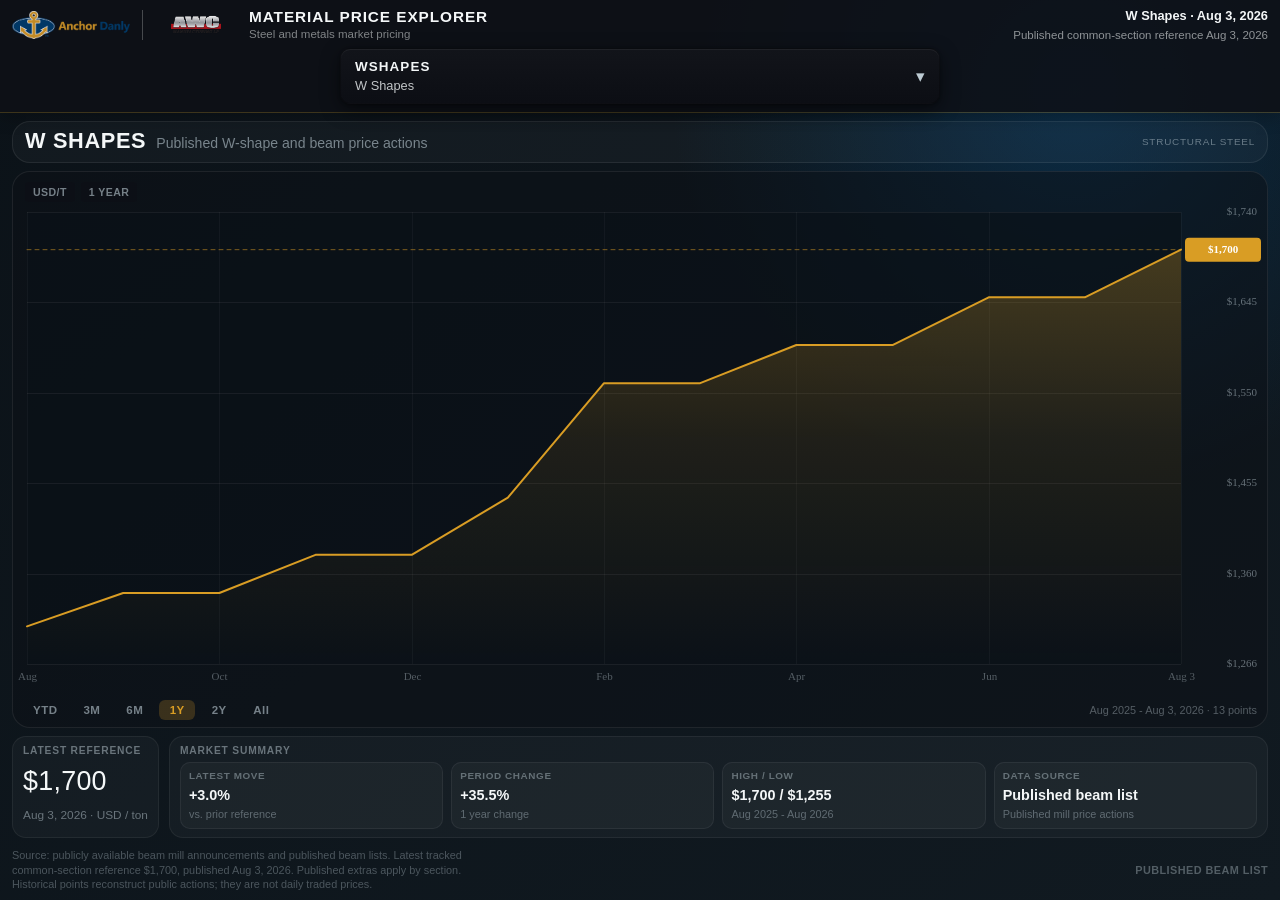
==== commit 6b08709d: "Publish presentation runtime" ====
--- a/assets/tools/material-price-explorer.html
+++ b/assets/tools/material-price-explorer.html
@@ -1404,7 +1404,7 @@
           </section>
         </div></main>
 <script id="index-data" type="application/json">{
-  "generated_at": "2026-10-10",
+  "generated_at": "2026-10-17",
   "source_family": "U.S. Bureau of Labor Statistics via FRED",
   "caveat": "Public shape-family monthly index data. Not transactional mill quotes.",
   "profiles": [
@@ -1415,8 +1415,8 @@
       "series_name": "Hot Rolled Steel Bars, Plates, and Structural Shapes, Carbon",
       "source_url": "https://fred.stlouisfed.org/series/WPU10170410",
       "proxy": false,
-      "notes": "Official BLS producer-price index series via FRED through July 2026. Public monthly index; not a transactional mill quote.",
-      "latest_observation_date": "2026-07-01",
+      "notes": "Official BLS producer-price index series via FRED through September 2026. Public monthly index; not a transactional mill quote.",
+      "latest_observation_date": "2026-09-01",
       "observations": [
         {
           "date": "2017-12-01",
@@ -1832,11 +1832,19 @@
         },
         {
           "date": "2026-07-01",
-          "value": 181.243
+          "value": 180.828
+        },
+        {
+          "date": "2026-08-01",
+          "value": 180.296
+        },
+        {
+          "date": "2026-09-01",
+          "value": 185.953
         }
       ],
       "refresh_status": "ok",
-      "refresh_attempted_at": "2026-10-10"
+      "refresh_attempted_at": "2026-10-17"
     },
     {
       "id": "hss",
@@ -2238,7 +2246,7 @@
         }
       ],
       "refresh_status": "ok",
-      "refresh_attempted_at": "2026-10-10"
+      "refresh_attempted_at": "2026-10-17"
     },
     {
       "id": "pipe",
@@ -2640,7 +2648,7 @@
         }
       ],
       "refresh_status": "ok",
-      "refresh_attempted_at": "2026-10-10"
+      "refresh_attempted_at": "2026-10-17"
     },
     {
       "id": "stainless",
@@ -2650,7 +2658,7 @@
       "source_url": "https://fred.stlouisfed.org/series/WPU10170674",
       "proxy": false,
       "notes": "Public monthly stainless shape-family proxy.",
-      "latest_observation_date": "2026-08-01",
+      "latest_observation_date": "2026-09-01",
       "observations": [
         {
           "date": "2010-12-01",
@@ -3398,19 +3406,23 @@
         },
         {
           "date": "2026-06-01",
-          "value": 156.518
+          "value": 156.223
         },
         {
           "date": "2026-07-01",
-          "value": 159.331
+          "value": 158.418
         },
         {
           "date": "2026-08-01",
-          "value": 154.371
+          "value": 153.947
+        },
+        {
+          "date": "2026-09-01",
+          "value": 154.21
         }
       ],
       "refresh_status": "ok",
-      "refresh_attempted_at": "2026-10-10"
+      "refresh_attempted_at": "2026-10-17"
     },
     {
       "id": "aluminum",
@@ -3420,7 +3432,7 @@
       "source_url": "https://fred.stlouisfed.org/series/WPU102501",
       "proxy": false,
       "notes": "Good public monthly aluminum shape-family series.",
-      "latest_observation_date": "2026-08-01",
+      "latest_observation_date": "2026-09-01",
       "observations": [
         {
           "date": "1947-01-01",
@@ -7232,23 +7244,27 @@
         },
         {
           "date": "2026-05-01",
-          "value": 384.982
+          "value": 385.055
         },
         {
           "date": "2026-06-01",
-          "value": 394.292
+          "value": 394.359
         },
         {
           "date": "2026-07-01",
-          "value": 388.048
+          "value": 388.092
         },
         {
           "date": "2026-08-01",
-          "value": 370.902
+          "value": 370.931
+        },
+        {
+          "date": "2026-09-01",
+          "value": 370.48
         }
       ],
       "refresh_status": "ok",
-      "refresh_attempted_at": "2026-10-10"
+      "refresh_attempted_at": "2026-10-17"
     },
     {
       "id": "brass",
@@ -7258,7 +7274,7 @@
       "source_url": "https://fred.stlouisfed.org/series/WPU102502",
       "proxy": false,
       "notes": "Best public brass-family fit currently identified.",
-      "latest_observation_date": "2026-08-01",
+      "latest_observation_date": "2026-09-01",
       "observations": [
         {
           "date": "1953-12-01",
@@ -10746,19 +10762,23 @@
         },
         {
           "date": "2026-07-01",
-          "value": 785.472
+          "value": 802.06
         },
         {
           "date": "2026-08-01",
-          "value": 813.325
+          "value": 823.438
+        },
+        {
+          "date": "2026-09-01",
+          "value": 835.342
         }
       ],
       "refresh_status": "ok",
-      "refresh_attempted_at": "2026-10-10"
+      "refresh_attempted_at": "2026-10-17"
     }
   ]
 }</script><script id="announcement-data" type="application/json">{
-  "generated_at": "2026-10-10",
+  "generated_at": "2026-10-17",
   "source_note": "Reviewed September 16, 2026. Displayed W-shape references include the August 3 official mill list. Retained HRC/rebar editorial tapes are historical and excluded from the buyer chart selector; live-refresh futures curves are shown separately.",
   "categories": [
     {
@@ -11315,7 +11335,7 @@
     }
   ]
 }</script><script id="futures-data" type="application/json">{
-  "generated_at": "2026-10-10",
+  "generated_at": "2026-10-17",
   "source_family": "Public futures contract tables and benchmark fallbacks",
   "caveat": "Contract-month curves use public TradingView futures contract tables when available. Trading Economics benchmark rows are retained as fallback context. Values are not exchange settlement files or executable quotes.",
   "contracts": [
@@ -11325,26 +11345,26 @@
       "ticker": "HRC",
       "symbol": "HRC:COM",
       "unit": "USD per ton",
-      "latest_price": 1276.0,
-      "latest_date": "2026-10-10",
-      "day_change_pct": 0.15698587127158556,
-      "month_change_pct": 3.06,
-      "year_change_pct": 61.68,
+      "latest_price": 1285.0,
+      "latest_date": "2026-10-17",
+      "day_change_pct": 0.0,
+      "month_change_pct": 5.28,
+      "year_change_pct": 66.58,
       "source_url": "https://www.tradingview.com/symbols/COMEX-HRC1%21/contracts/",
-      "source_note": "TradingView public futures contract table, refreshed October 10, 2026.",
+      "source_note": "TradingView public futures contract table, refreshed October 17, 2026.",
       "benchmark_source_url": "https://www.tradingview.com/symbols/COMEX-HRC1%21/contracts/",
-      "benchmark_source_note": "Trading Economics public hrc steel commodity page, updated October 9, 2026.",
+      "benchmark_source_note": "Trading Economics public hrc steel commodity page, updated October 16, 2026.",
       "curve": [
         {
           "contract": "HRCV2026",
           "contract_label": "Oct 2026",
           "delivery_month": "2026-10",
           "expiration_date": "20261029",
-          "price": 1276.0,
-          "change_pct": 0.15698587127158556,
-          "change_abs": 2.0,
-          "high": 1276.0,
-          "low": 1276.0,
+          "price": 1285.0,
+          "change_pct": 0.0,
+          "change_abs": 0.0,
+          "high": 1285.0,
+          "low": 1285.0,
           "source_url": "https://www.tradingview.com/symbols/COMEX-HRC1%21/contracts/",
           "source_status": "parsed_tradingview_contract_table"
         },
@@ -11353,11 +11373,11 @@
           "contract_label": "Nov 2026",
           "delivery_month": "2026-11",
           "expiration_date": "20261127",
-          "price": 1297.0,
-          "change_pct": 0.23183925811437403,
-          "change_abs": 3.0,
-          "high": 1300.0,
-          "low": 1289.0,
+          "price": 1327.0,
+          "change_pct": 0.37821482602118006,
+          "change_abs": 5.0,
+          "high": 1327.0,
+          "low": 1322.0,
           "source_url": "https://www.tradingview.com/symbols/COMEX-HRC1%21/contracts/",
           "source_status": "parsed_tradingview_contract_table"
         },
@@ -11366,11 +11386,11 @@
           "contract_label": "Dec 2026",
           "delivery_month": "2026-12",
           "expiration_date": "20261231",
-          "price": 1317.0,
-          "change_pct": 0.30464584920030463,
-          "change_abs": 4.0,
-          "high": 1318.0,
-          "low": 1314.0,
+          "price": 1356.0,
+          "change_pct": 0.967982129560685,
+          "change_abs": 13.0,
+          "high": 1357.0,
+          "low": 1345.0,
           "source_url": "https://www.tradingview.com/symbols/COMEX-HRC1%21/contracts/",
           "source_status": "parsed_tradingview_contract_table"
         },
@@ -11379,11 +11399,11 @@
           "contract_label": "Jan 2027",
           "delivery_month": "2027-01",
           "expiration_date": "20270128",
-          "price": 1314.0,
-          "change_pct": 0.0,
-          "change_abs": 0.0,
-          "high": 1317.0,
-          "low": 1314.0,
+          "price": 1355.0,
+          "change_pct": 0.8935219657483247,
+          "change_abs": 12.0,
+          "high": 1360.0,
+          "low": 1344.0,
           "source_url": "https://www.tradingview.com/symbols/COMEX-HRC1%21/contracts/",
           "source_status": "parsed_tradingview_contract_table"
         },
@@ -11392,11 +11412,11 @@
           "contract_label": "Feb 2027",
           "delivery_month": "2027-02",
           "expiration_date": "20270225",
-          "price": 1299.0,
-          "change_pct": 0.3088803088803089,
-          "change_abs": 4.0,
-          "high": 1299.0,
-          "low": 1299.0,
+          "price": 1335.0,
+          "change_pct": 0.7547169811320755,
+          "change_abs": 10.0,
+          "high": 1336.0,
+          "low": 1335.0,
           "source_url": "https://www.tradingview.com/symbols/COMEX-HRC1%21/contracts/",
           "source_status": "parsed_tradingview_contract_table"
         },
@@ -11405,11 +11425,11 @@
           "contract_label": "Mar 2027",
           "delivery_month": "2027-03",
           "expiration_date": "20270401",
-          "price": 1295.0,
-          "change_pct": 0.0,
-          "change_abs": 0.0,
-          "high": 1295.0,
-          "low": 1295.0,
+          "price": 1307.0,
+          "change_pct": 0.15325670498084293,
+          "change_abs": 2.0,
+          "high": 1308.0,
+          "low": 1305.0,
           "source_url": "https://www.tradingview.com/symbols/COMEX-HRC1%21/contracts/",
           "source_status": "parsed_tradingview_contract_table"
         },
@@ -11418,11 +11438,11 @@
           "contract_label": "Apr 2027",
           "delivery_month": "2027-04",
           "expiration_date": "20270429",
-          "price": 1256.0,
-          "change_pct": 0.0,
-          "change_abs": 0.0,
-          "high": 1256.0,
-          "low": 1245.0,
+          "price": 1268.0,
+          "change_pct": 0.6349206349206349,
+          "change_abs": 8.0,
+          "high": 1273.0,
+          "low": 1260.0,
           "source_url": "https://www.tradingview.com/symbols/COMEX-HRC1%21/contracts/",
           "source_status": "parsed_tradingview_contract_table"
         },
@@ -11431,11 +11451,11 @@
           "contract_label": "May 2027",
           "delivery_month": "2027-05",
           "expiration_date": "20270527",
-          "price": 1242.0,
-          "change_pct": 0.0,
-          "change_abs": 0.0,
-          "high": 1242.0,
-          "low": 1230.0,
+          "price": 1247.0,
+          "change_pct": 0.1606425702811245,
+          "change_abs": 2.0,
+          "high": 1252.0,
+          "low": 1245.0,
           "source_url": "https://www.tradingview.com/symbols/COMEX-HRC1%21/contracts/",
           "source_status": "parsed_tradingview_contract_table"
         },
@@ -11444,11 +11464,11 @@
           "contract_label": "Jun 2027",
           "delivery_month": "2027-06",
           "expiration_date": "20270701",
-          "price": 1232.0,
-          "change_pct": 0.0,
-          "change_abs": 0.0,
-          "high": 1232.0,
-          "low": 1232.0,
+          "price": 1215.0,
+          "change_pct": -1.37987012987013,
+          "change_abs": -17.0,
+          "high": 1215.0,
+          "low": 1215.0,
           "source_url": "https://www.tradingview.com/symbols/COMEX-HRC1%21/contracts/",
           "source_status": "parsed_tradingview_contract_table"
         },
@@ -11457,11 +11477,11 @@
           "contract_label": "Jul 2027",
           "delivery_month": "2027-07",
           "expiration_date": "20270729",
-          "price": 1193.0,
-          "change_pct": 0.42087542087542085,
-          "change_abs": 5.0,
-          "high": 1193.0,
-          "low": 1178.0,
+          "price": 1177.0,
+          "change_pct": -0.6751054852320675,
+          "change_abs": -8.0,
+          "high": 1177.0,
+          "low": 1177.0,
           "source_url": "https://www.tradingview.com/symbols/COMEX-HRC1%21/contracts/",
           "source_status": "parsed_tradingview_contract_table"
         },
@@ -11470,11 +11490,11 @@
           "contract_label": "Aug 2027",
           "delivery_month": "2027-08",
           "expiration_date": "20270826",
-          "price": 1169.0,
-          "change_pct": 0.429553264604811,
-          "change_abs": 5.0,
-          "high": 1169.0,
-          "low": 1169.0,
+          "price": 1162.0,
+          "change_pct": -0.6837606837606838,
+          "change_abs": -8.0,
+          "high": 1162.0,
+          "low": 1162.0,
           "source_url": "https://www.tradingview.com/symbols/COMEX-HRC1%21/contracts/",
           "source_status": "parsed_tradingview_contract_table"
         },
@@ -11483,11 +11503,11 @@
           "contract_label": "Sep 2027",
           "delivery_month": "2027-09",
           "expiration_date": "20270930",
-          "price": 1145.0,
-          "change_pct": 0.43859649122807015,
-          "change_abs": 5.0,
-          "high": 1145.0,
-          "low": 1145.0,
+          "price": 1137.0,
+          "change_pct": -0.6986899563318777,
+          "change_abs": -8.0,
+          "high": 1137.0,
+          "low": 1137.0,
           "source_url": "https://www.tradingview.com/symbols/COMEX-HRC1%21/contracts/",
           "source_status": "parsed_tradingview_contract_table"
         },
@@ -11496,11 +11516,11 @@
           "contract_label": "Oct 2027",
           "delivery_month": "2027-10",
           "expiration_date": "20271028",
-          "price": 1144.0,
-          "change_pct": 0.4389815627743635,
-          "change_abs": 5.0,
-          "high": 1144.0,
-          "low": 1144.0,
+          "price": 1136.0,
+          "change_pct": -0.6993006993006993,
+          "change_abs": -8.0,
+          "high": 1136.0,
+          "low": 1136.0,
           "source_url": "https://www.tradingview.com/symbols/COMEX-HRC1%21/contracts/",
           "source_status": "parsed_tradingview_contract_table"
         },
@@ -11509,11 +11529,11 @@
           "contract_label": "Nov 2027",
           "delivery_month": "2027-11",
           "expiration_date": "20271126",
-          "price": 1144.0,
-          "change_pct": 0.4389815627743635,
-          "change_abs": 5.0,
-          "high": 1144.0,
-          "low": 1144.0,
+          "price": 1136.0,
+          "change_pct": -0.6993006993006993,
+          "change_abs": -8.0,
+          "high": 1136.0,
+          "low": 1136.0,
           "source_url": "https://www.tradingview.com/symbols/COMEX-HRC1%21/contracts/",
           "source_status": "parsed_tradingview_contract_table"
         },
@@ -11522,11 +11542,11 @@
           "contract_label": "Dec 2027",
           "delivery_month": "2027-12",
           "expiration_date": "20271230",
-          "price": 1144.0,
-          "change_pct": 0.4389815627743635,
-          "change_abs": 5.0,
-          "high": 1144.0,
-          "low": 1144.0,
+          "price": 1136.0,
+          "change_pct": -0.6993006993006993,
+          "change_abs": -8.0,
+          "high": 1136.0,
+          "low": 1136.0,
           "source_url": "https://www.tradingview.com/symbols/COMEX-HRC1%21/contracts/",
           "source_status": "parsed_tradingview_contract_table"
         },
@@ -11535,11 +11555,11 @@
           "contract_label": "Jan 2028",
           "delivery_month": "2028-01",
           "expiration_date": "20280127",
-          "price": 1144.0,
-          "change_pct": 0.4389815627743635,
-          "change_abs": 5.0,
-          "high": 1144.0,
-          "low": 1144.0,
+          "price": 1136.0,
+          "change_pct": -0.6993006993006993,
+          "change_abs": -8.0,
+          "high": 1136.0,
+          "low": 1136.0,
           "source_url": "https://www.tradingview.com/symbols/COMEX-HRC1%21/contracts/",
           "source_status": "parsed_tradingview_contract_table"
         },
@@ -11548,11 +11568,11 @@
           "contract_label": "Feb 2028",
           "delivery_month": "2028-02",
           "expiration_date": "20280224",
-          "price": 1144.0,
-          "change_pct": 0.4389815627743635,
-          "change_abs": 5.0,
-          "high": 1144.0,
-          "low": 1144.0,
+          "price": 1136.0,
+          "change_pct": -0.6993006993006993,
+          "change_abs": -8.0,
+          "high": 1136.0,
+          "low": 1136.0,
           "source_url": "https://www.tradingview.com/symbols/COMEX-HRC1%21/contracts/",
           "source_status": "parsed_tradingview_contract_table"
         },
@@ -11561,11 +11581,11 @@
           "contract_label": "Mar 2028",
           "delivery_month": "2028-03",
           "expiration_date": "20280330",
-          "price": 1144.0,
-          "change_pct": 0.4389815627743635,
-          "change_abs": 5.0,
-          "high": 1144.0,
-          "low": 1144.0,
+          "price": 1136.0,
+          "change_pct": -0.6993006993006993,
+          "change_abs": -8.0,
+          "high": 1136.0,
+          "low": 1136.0,
           "source_url": "https://www.tradingview.com/symbols/COMEX-HRC1%21/contracts/",
           "source_status": "parsed_tradingview_contract_table"
         },
@@ -11574,11 +11594,11 @@
           "contract_label": "Apr 2028",
           "delivery_month": "2028-04",
           "expiration_date": "20280427",
-          "price": 1144.0,
-          "change_pct": 0.4389815627743635,
-          "change_abs": 5.0,
-          "high": 1144.0,
-          "low": 1144.0,
+          "price": 1136.0,
+          "change_pct": -0.6993006993006993,
+          "change_abs": -8.0,
+          "high": 1136.0,
+          "low": 1136.0,
           "source_url": "https://www.tradingview.com/symbols/COMEX-HRC1%21/contracts/",
           "source_status": "parsed_tradingview_contract_table"
         },
@@ -11587,11 +11607,11 @@
           "contract_label": "May 2028",
           "delivery_month": "2028-05",
           "expiration_date": "20280601",
-          "price": 1144.0,
-          "change_pct": 0.4389815627743635,
-          "change_abs": 5.0,
-          "high": 1144.0,
-          "low": 1144.0,
+          "price": 1136.0,
+          "change_pct": -0.6993006993006993,
+          "change_abs": -8.0,
+          "high": 1136.0,
+          "low": 1136.0,
           "source_url": "https://www.tradingview.com/symbols/COMEX-HRC1%21/contracts/",
           "source_status": "parsed_tradingview_contract_table"
         },
@@ -11600,11 +11620,11 @@
           "contract_label": "Jun 2028",
           "delivery_month": "2028-06",
           "expiration_date": "20280629",
-          "price": 1144.0,
-          "change_pct": 0.4389815627743635,
-          "change_abs": 5.0,
-          "high": 1144.0,
-          "low": 1144.0,
+          "price": 1136.0,
+          "change_pct": -0.6993006993006993,
+          "change_abs": -8.0,
+          "high": 1136.0,
+          "low": 1136.0,
           "source_url": "https://www.tradingview.com/symbols/COMEX-HRC1%21/contracts/",
           "source_status": "parsed_tradingview_contract_table"
         },
@@ -11613,11 +11633,11 @@
           "contract_label": "Jul 2028",
           "delivery_month": "2028-07",
           "expiration_date": "20280727",
-          "price": 1144.0,
-          "change_pct": 0.4389815627743635,
-          "change_abs": 5.0,
-          "high": 1144.0,
-          "low": 1144.0,
+          "price": 1136.0,
+          "change_pct": -0.6993006993006993,
+          "change_abs": -8.0,
+          "high": 1136.0,
+          "low": 1136.0,
           "source_url": "https://www.tradingview.com/symbols/COMEX-HRC1%21/contracts/",
           "source_status": "parsed_tradingview_contract_table"
         },
@@ -11626,11 +11646,11 @@
           "contract_label": "Aug 2028",
           "delivery_month": "2028-08",
           "expiration_date": "20280831",
-          "price": 1144.0,
-          "change_pct": 0.4389815627743635,
-          "change_abs": 5.0,
-          "high": 1144.0,
-          "low": 1144.0,
+          "price": 1136.0,
+          "change_pct": -0.6993006993006993,
+          "change_abs": -8.0,
+          "high": 1136.0,
+          "low": 1136.0,
           "source_url": "https://www.tradingview.com/symbols/COMEX-HRC1%21/contracts/",
           "source_status": "parsed_tradingview_contract_table"
         },
@@ -11639,11 +11659,11 @@
           "contract_label": "Sep 2028",
           "delivery_month": "2028-09",
           "expiration_date": "20280928",
-          "price": 1144.0,
-          "change_pct": 0.4389815627743635,
-          "change_abs": 5.0,
-          "high": 1144.0,
-          "low": 1144.0,
+          "price": 1136.0,
+          "change_pct": -0.6993006993006993,
+          "change_abs": -8.0,
+          "high": 1136.0,
+          "low": 1136.0,
           "source_url": "https://www.tradingview.com/symbols/COMEX-HRC1%21/contracts/",
           "source_status": "parsed_tradingview_contract_table"
         },
@@ -11652,11 +11672,11 @@
           "contract_label": "Oct 2028",
           "delivery_month": "2028-10",
           "expiration_date": "20281026",
-          "price": 1144.0,
-          "change_pct": 0.4389815627743635,
-          "change_abs": 5.0,
-          "high": 1144.0,
-          "low": 1144.0,
+          "price": 1136.0,
+          "change_pct": -0.6993006993006993,
+          "change_abs": -8.0,
+          "high": 1136.0,
+          "low": 1136.0,
           "source_url": "https://www.tradingview.com/symbols/COMEX-HRC1%21/contracts/",
           "source_status": "parsed_tradingview_contract_table"
         },
@@ -11665,11 +11685,11 @@
           "contract_label": "Nov 2028",
           "delivery_month": "2028-11",
           "expiration_date": "20281130",
-          "price": 1144.0,
-          "change_pct": 0.4389815627743635,
-          "change_abs": 5.0,
-          "high": 1144.0,
-          "low": 1144.0,
+          "price": 1136.0,
+          "change_pct": -0.6993006993006993,
+          "change_abs": -8.0,
+          "high": 1136.0,
+          "low": 1136.0,
           "source_url": "https://www.tradingview.com/symbols/COMEX-HRC1%21/contracts/",
           "source_status": "parsed_tradingview_contract_table"
         },
@@ -11678,11 +11698,11 @@
           "contract_label": "Dec 2028",
           "delivery_month": "2028-12",
           "expiration_date": "20281228",
-          "price": 1144.0,
-          "change_pct": 0.4389815627743635,
-          "change_abs": 5.0,
-          "high": 1144.0,
-          "low": 1144.0,
+          "price": 1136.0,
+          "change_pct": -0.6993006993006993,
+          "change_abs": -8.0,
+          "high": 1136.0,
+          "low": 1136.0,
           "source_url": "https://www.tradingview.com/symbols/COMEX-HRC1%21/contracts/",
           "source_status": "parsed_tradingview_contract_table"
         },
@@ -11691,11 +11711,11 @@
           "contract_label": "Jan 2029",
           "delivery_month": "2029-01",
           "expiration_date": "20290201",
-          "price": 1144.0,
-          "change_pct": 0.4389815627743635,
-          "change_abs": 5.0,
-          "high": 1144.0,
-          "low": 1144.0,
+          "price": 1136.0,
+          "change_pct": -0.6993006993006993,
+          "change_abs": -8.0,
+          "high": 1136.0,
+          "low": 1136.0,
           "source_url": "https://www.tradingview.com/symbols/COMEX-HRC1%21/contracts/",
           "source_status": "parsed_tradingview_contract_table"
         },
@@ -11704,11 +11724,11 @@
           "contract_label": "Feb 2029",
           "delivery_month": "2029-02",
           "expiration_date": "20290301",
-          "price": 1144.0,
-          "change_pct": 0.4389815627743635,
-          "change_abs": 5.0,
-          "high": 1144.0,
-          "low": 1144.0,
+          "price": 1136.0,
+          "change_pct": -0.6993006993006993,
+          "change_abs": -8.0,
+          "high": 1136.0,
+          "low": 1136.0,
           "source_url": "https://www.tradingview.com/symbols/COMEX-HRC1%21/contracts/",
           "source_status": "parsed_tradingview_contract_table"
         },
@@ -11717,11 +11737,11 @@
           "contract_label": "Mar 2029",
           "delivery_month": "2029-03",
           "expiration_date": "20290329",
-          "price": 1144.0,
-          "change_pct": 0.4389815627743635,
-          "change_abs": 5.0,
-          "high": 1144.0,
-          "low": 1144.0,
+          "price": 1136.0,
+          "change_pct": -0.6993006993006993,
+          "change_abs": -8.0,
+          "high": 1136.0,
+          "low": 1136.0,
           "source_url": "https://www.tradingview.com/symbols/COMEX-HRC1%21/contracts/",
           "source_status": "parsed_tradingview_contract_table"
         },
@@ -11730,11 +11750,11 @@
           "contract_label": "Apr 2029",
           "delivery_month": "2029-04",
           "expiration_date": "20290426",
-          "price": 1144.0,
-          "change_pct": 0.4389815627743635,
-          "change_abs": 5.0,
-          "high": 1144.0,
-          "low": 1144.0,
+          "price": 1136.0,
+          "change_pct": -0.6993006993006993,
+          "change_abs": -8.0,
+          "high": 1136.0,
+          "low": 1136.0,
           "source_url": "https://www.tradingview.com/symbols/COMEX-HRC1%21/contracts/",
           "source_status": "parsed_tradingview_contract_table"
         },
@@ -11743,11 +11763,11 @@
           "contract_label": "May 2029",
           "delivery_month": "2029-05",
           "expiration_date": "20290531",
-          "price": 1144.0,
-          "change_pct": 0.4389815627743635,
-          "change_abs": 5.0,
-          "high": 1144.0,
-          "low": 1144.0,
+          "price": 1136.0,
+          "change_pct": -0.6993006993006993,
+          "change_abs": -8.0,
+          "high": 1136.0,
+          "low": 1136.0,
           "source_url": "https://www.tradingview.com/symbols/COMEX-HRC1%21/contracts/",
           "source_status": "parsed_tradingview_contract_table"
         },
@@ -11756,11 +11776,11 @@
           "contract_label": "Jun 2029",
           "delivery_month": "2029-06",
           "expiration_date": "20290628",
-          "price": 1144.0,
-          "change_pct": 0.4389815627743635,
-          "change_abs": 5.0,
-          "high": 1144.0,
-          "low": 1144.0,
+          "price": 1136.0,
+          "change_pct": -0.6993006993006993,
+          "change_abs": -8.0,
+          "high": 1136.0,
+          "low": 1136.0,
           "source_url": "https://www.tradingview.com/symbols/COMEX-HRC1%21/contracts/",
           "source_status": "parsed_tradingview_contract_table"
         },
@@ -11769,11 +11789,11 @@
           "contract_label": "Jul 2029",
           "delivery_month": "2029-07",
           "expiration_date": "20290726",
-          "price": 1144.0,
-          "change_pct": 0.4389815627743635,
-          "change_abs": 5.0,
-          "high": 1144.0,
-          "low": 1144.0,
+          "price": 1136.0,
+          "change_pct": -0.6993006993006993,
+          "change_abs": -8.0,
+          "high": 1136.0,
+          "low": 1136.0,
           "source_url": "https://www.tradingview.com/symbols/COMEX-HRC1%21/contracts/",
           "source_status": "parsed_tradingview_contract_table"
         },
@@ -11782,11 +11802,11 @@
           "contract_label": "Aug 2029",
           "delivery_month": "2029-08",
           "expiration_date": "20290830",
-          "price": 1144.0,
-          "change_pct": 0.4389815627743635,
-          "change_abs": 5.0,
-          "high": 1144.0,
-          "low": 1144.0,
+          "price": 1136.0,
+          "change_pct": -0.6993006993006993,
+          "change_abs": -8.0,
+          "high": 1136.0,
+          "low": 1136.0,
           "source_url": "https://www.tradingview.com/symbols/COMEX-HRC1%21/contracts/",
           "source_status": "parsed_tradingview_contract_table"
         },
@@ -11795,11 +11815,11 @@
           "contract_label": "Sep 2029",
           "delivery_month": "2029-09",
           "expiration_date": "20290927",
-          "price": 1144.0,
-          "change_pct": 0.4389815627743635,
-          "change_abs": 5.0,
-          "high": 1144.0,
-          "low": 1144.0,
+          "price": 1136.0,
+          "change_pct": -0.6993006993006993,
+          "change_abs": -8.0,
+          "high": 1136.0,
+          "low": 1136.0,
           "source_url": "https://www.tradingview.com/symbols/COMEX-HRC1%21/contracts/",
           "source_status": "parsed_tradingview_contract_table"
         },
@@ -11808,11 +11828,11 @@
           "contract_label": "Oct 2029",
           "delivery_month": "2029-10",
           "expiration_date": "20291101",
-          "price": 1144.0,
-          "change_pct": 0.4389815627743635,
-          "change_abs": 5.0,
-          "high": 1144.0,
-          "low": 1144.0,
+          "price": 1136.0,
+          "change_pct": -0.6993006993006993,
+          "change_abs": -8.0,
+          "high": 1136.0,
+          "low": 1136.0,
           "source_url": "https://www.tradingview.com/symbols/COMEX-HRC1%21/contracts/",
           "source_status": "parsed_tradingview_contract_table"
         },
@@ -11821,11 +11841,11 @@
           "contract_label": "Nov 2029",
           "delivery_month": "2029-11",
           "expiration_date": "20291129",
-          "price": 1144.0,
-          "change_pct": 0.4389815627743635,
-          "change_abs": 5.0,
-          "high": 1144.0,
-          "low": 1144.0,
+          "price": 1136.0,
+          "change_pct": -0.6993006993006993,
+          "change_abs": -8.0,
+          "high": 1136.0,
+          "low": 1136.0,
           "source_url": "https://www.tradingview.com/symbols/COMEX-HRC1%21/contracts/",
           "source_status": "parsed_tradingview_contract_table"
         },
@@ -11834,11 +11854,11 @@
           "contract_label": "Dec 2029",
           "delivery_month": "2029-12",
           "expiration_date": "20291227",
-          "price": 1144.0,
-          "change_pct": 0.4389815627743635,
-          "change_abs": 5.0,
-          "high": 1144.0,
-          "low": 1144.0,
+          "price": 1136.0,
+          "change_pct": -0.6993006993006993,
+          "change_abs": -8.0,
+          "high": 1136.0,
+          "low": 1136.0,
           "source_url": "https://www.tradingview.com/symbols/COMEX-HRC1%21/contracts/",
           "source_status": "parsed_tradingview_contract_table"
         }
@@ -11846,7 +11866,7 @@
       "curve_refresh_status": "ok",
       "curve_source_label": "TradingView futures contract table",
       "source_status": "parsed_tradingview_contract_table",
-      "day_change_abs": 2.0
+      "day_change_abs": 0.0
     },
     {
       "id": "aluminum_futures",
@@ -11854,26 +11874,26 @@
       "ticker": "ALI",
       "symbol": "LMAHDS03:COM",
       "unit": "USD per ton",
-      "latest_price": 3180.0,
-      "latest_date": "2026-10-10",
-      "day_change_pct": 0.8323424494649228,
-      "month_change_pct": -6.83,
-      "year_change_pct": 11.13,
+      "latest_price": 3113.25,
+      "latest_date": "2026-10-17",
+      "day_change_pct": 0.5409333118036492,
+      "month_change_pct": -8.77,
+      "year_change_pct": 8.43,
       "source_url": "https://www.tradingview.com/symbols/COMEX-ALI1%21/contracts/",
-      "source_note": "TradingView public futures contract table, refreshed October 10, 2026.",
+      "source_note": "TradingView public futures contract table, refreshed October 17, 2026.",
       "benchmark_source_url": "https://www.tradingview.com/symbols/COMEX-ALI1%21/contracts/",
-      "benchmark_source_note": "Trading Economics public aluminum commodity page, updated October 9, 2026.",
+      "benchmark_source_note": "Trading Economics public aluminum commodity page, updated October 16, 2026.",
       "curve": [
         {
           "contract": "ALIV2026",
           "contract_label": "Oct 2026",
           "delivery_month": "2026-10",
           "expiration_date": "20261028",
-          "price": 3180.0,
-          "change_pct": 0.8323424494649228,
-          "change_abs": 26.25,
-          "high": 3180.0,
-          "low": 3180.0,
+          "price": 3113.25,
+          "change_pct": 0.5409333118036492,
+          "change_abs": 16.75,
+          "high": 3113.25,
+          "low": 3113.25,
           "source_url": "https://www.tradingview.com/symbols/COMEX-ALI1%21/contracts/",
           "source_status": "parsed_tradingview_contract_table"
         },
@@ -11882,11 +11902,11 @@
           "contract_label": "Nov 2026",
           "delivery_month": "2026-11",
           "expiration_date": "20261125",
-          "price": 3172.5,
-          "change_pct": 0.5945303210463734,
-          "change_abs": 18.75,
-          "high": 3172.5,
-          "low": 3172.5,
+          "price": 3097.75,
+          "change_pct": 0.47028298062109786,
+          "change_abs": 14.5,
+          "high": 3119.75,
+          "low": 3097.75,
           "source_url": "https://www.tradingview.com/symbols/COMEX-ALI1%21/contracts/",
           "source_status": "parsed_tradingview_contract_table"
         },
@@ -11895,11 +11915,11 @@
           "contract_label": "Dec 2026",
           "delivery_month": "2026-12",
           "expiration_date": "20261229",
-          "price": 3185.0,
-          "change_pct": 0.631911532385466,
-          "change_abs": 20.0,
-          "high": 3214.5,
-          "low": 3151.0,
+          "price": 3097.75,
+          "change_pct": 0.5926286734859555,
+          "change_abs": 18.25,
+          "high": 3123.25,
+          "low": 3088.0,
           "source_url": "https://www.tradingview.com/symbols/COMEX-ALI1%21/contracts/",
           "source_status": "parsed_tradingview_contract_table"
         },
@@ -11908,11 +11928,11 @@
           "contract_label": "Jan 2027",
           "delivery_month": "2027-01",
           "expiration_date": "20270127",
-          "price": 3184.0,
-          "change_pct": 0.6321112515802781,
-          "change_abs": 20.0,
-          "high": 3206.5,
-          "low": 3184.0,
+          "price": 3093.5,
+          "change_pct": 0.45461925637278777,
+          "change_abs": 14.0,
+          "high": 3116.0,
+          "low": 3084.0,
           "source_url": "https://www.tradingview.com/symbols/COMEX-ALI1%21/contracts/",
           "source_status": "parsed_tradingview_contract_table"
         },
@@ -11921,11 +11941,11 @@
           "contract_label": "Feb 2027",
           "delivery_month": "2027-02",
           "expiration_date": "20270224",
-          "price": 3188.5,
-          "change_pct": 0.5360239634242472,
-          "change_abs": 17.0,
-          "high": 3208.5,
-          "low": 3188.5,
+          "price": 3100.0,
+          "change_pct": 0.30739362562692124,
+          "change_abs": 9.5,
+          "high": 3116.0,
+          "low": 3097.75,
           "source_url": "https://www.tradingview.com/symbols/COMEX-ALI1%21/contracts/",
           "source_status": "parsed_tradingview_contract_table"
         },
@@ -11934,11 +11954,11 @@
           "contract_label": "Mar 2027",
           "delivery_month": "2027-03",
           "expiration_date": "20270329",
-          "price": 3191.75,
-          "change_pct": 0.4563695019277677,
-          "change_abs": 14.5,
-          "high": 3191.75,
-          "low": 3191.75,
+          "price": 3103.5,
+          "change_pct": 0.2989415851983518,
+          "change_abs": 9.25,
+          "high": 3103.5,
+          "low": 3103.5,
           "source_url": "https://www.tradingview.com/symbols/COMEX-ALI1%21/contracts/",
           "source_status": "parsed_tradingview_contract_table"
         },
@@ -11947,11 +11967,11 @@
           "contract_label": "Apr 2027",
           "delivery_month": "2027-04",
           "expiration_date": "20270428",
-          "price": 3190.5,
-          "change_pct": 0.4565491183879093,
-          "change_abs": 14.5,
-          "high": 3190.5,
-          "low": 3190.5,
+          "price": 3106.0,
+          "change_pct": 0.29870025026237185,
+          "change_abs": 9.25,
+          "high": 3106.0,
+          "low": 3106.0,
           "source_url": "https://www.tradingview.com/symbols/COMEX-ALI1%21/contracts/",
           "source_status": "parsed_tradingview_contract_table"
         },
@@ -11960,11 +11980,11 @@
           "contract_label": "May 2027",
           "delivery_month": "2027-05",
           "expiration_date": "20270526",
-          "price": 3190.75,
-          "change_pct": 0.45651318378591105,
-          "change_abs": 14.5,
-          "high": 3190.75,
-          "low": 3190.75,
+          "price": 3110.25,
+          "change_pct": 0.29829087391164144,
+          "change_abs": 9.25,
+          "high": 3110.25,
+          "low": 3110.25,
           "source_url": "https://www.tradingview.com/symbols/COMEX-ALI1%21/contracts/",
           "source_status": "parsed_tradingview_contract_table"
         },
@@ -11973,11 +11993,11 @@
           "contract_label": "Jun 2027",
           "delivery_month": "2027-06",
           "expiration_date": "20270628",
-          "price": 3190.25,
-          "change_pct": 0.4565850586475636,
-          "change_abs": 14.5,
-          "high": 3190.25,
-          "low": 3190.25,
+          "price": 3113.5,
+          "change_pct": 0.2979785777563018,
+          "change_abs": 9.25,
+          "high": 3113.5,
+          "low": 3113.5,
           "source_url": "https://www.tradingview.com/symbols/COMEX-ALI1%21/contracts/",
           "source_status": "parsed_tradingview_contract_table"
         },
@@ -11986,11 +12006,11 @@
           "contract_label": "Jul 2027",
           "delivery_month": "2027-07",
           "expiration_date": "20270728",
-          "price": 3200.25,
-          "change_pct": 0.4551518480734521,
-          "change_abs": 14.5,
-          "high": 3200.25,
-          "low": 3200.25,
+          "price": 3123.5,
+          "change_pct": 0.297021754836638,
+          "change_abs": 9.25,
+          "high": 3123.5,
+          "low": 3123.5,
           "source_url": "https://www.tradingview.com/symbols/COMEX-ALI1%21/contracts/",
           "source_status": "parsed_tradingview_contract_table"
         },
@@ -11999,11 +12019,11 @@
           "contract_label": "Aug 2027",
           "delivery_month": "2027-08",
           "expiration_date": "20270827",
-          "price": 3220.75,
-          "change_pct": 0.4522417153996101,
-          "change_abs": 14.5,
-          "high": 3220.75,
-          "low": 3220.75,
+          "price": 3144.0,
+          "change_pct": 0.2950793524204482,
+          "change_abs": 9.25,
+          "high": 3144.0,
+          "low": 3144.0,
           "source_url": "https://www.tradingview.com/symbols/COMEX-ALI1%21/contracts/",
           "source_status": "parsed_tradingview_contract_table"
         },
@@ -12012,11 +12032,11 @@
           "contract_label": "Sep 2027",
           "delivery_month": "2027-09",
           "expiration_date": "20270928",
-          "price": 3230.0,
-          "change_pct": 0.4509407557145078,
-          "change_abs": 14.5,
-          "high": 3230.0,
-          "low": 3230.0,
+          "price": 3153.25,
+          "change_pct": 0.29421119592875317,
+          "change_abs": 9.25,
+          "high": 3153.25,
+          "low": 3153.25,
           "source_url": "https://www.tradingview.com/symbols/COMEX-ALI1%21/contracts/",
           "source_status": "parsed_tradingview_contract_table"
         },
@@ -12025,11 +12045,11 @@
           "contract_label": "Oct 2027",
           "delivery_month": "2027-10",
           "expiration_date": "20271027",
-          "price": 3244.0,
-          "change_pct": 0.4489859111317542,
-          "change_abs": 14.5,
-          "high": 3244.0,
-          "low": 3244.0,
+          "price": 3167.25,
+          "change_pct": 0.2929069031032299,
+          "change_abs": 9.25,
+          "high": 3167.25,
+          "low": 3167.25,
           "source_url": "https://www.tradingview.com/symbols/COMEX-ALI1%21/contracts/",
           "source_status": "parsed_tradingview_contract_table"
         },
@@ -12038,11 +12058,11 @@
           "contract_label": "Nov 2027",
           "delivery_month": "2027-11",
           "expiration_date": "20271126",
-          "price": 3258.75,
-          "change_pct": 0.4469445942821916,
-          "change_abs": 14.5,
-          "high": 3258.75,
-          "low": 3258.75,
+          "price": 3182.0,
+          "change_pct": 0.2915451895043732,
+          "change_abs": 9.25,
+          "high": 3182.0,
+          "low": 3182.0,
           "source_url": "https://www.tradingview.com/symbols/COMEX-ALI1%21/contracts/",
           "source_status": "parsed_tradingview_contract_table"
         },
@@ -12051,11 +12071,11 @@
           "contract_label": "Dec 2027",
           "delivery_month": "2027-12",
           "expiration_date": "20271229",
-          "price": 3273.25,
-          "change_pct": 0.44495588799386265,
-          "change_abs": 14.5,
-          "high": 3273.25,
-          "low": 3273.25,
+          "price": 3196.5,
+          "change_pct": 0.2902188406933877,
+          "change_abs": 9.25,
+          "high": 3196.5,
+          "low": 3196.5,
           "source_url": "https://www.tradingview.com/symbols/COMEX-ALI1%21/contracts/",
           "source_status": "parsed_tradingview_contract_table"
         },
@@ -12064,11 +12084,11 @@
           "contract_label": "Jan 2028",
           "delivery_month": "2028-01",
           "expiration_date": "20280127",
-          "price": 3290.25,
-          "change_pct": 0.44264672212470424,
-          "change_abs": 14.5,
-          "high": 3290.25,
-          "low": 3290.25,
+          "price": 3213.5,
+          "change_pct": 0.28867909807287195,
+          "change_abs": 9.25,
+          "high": 3213.5,
+          "low": 3213.5,
           "source_url": "https://www.tradingview.com/symbols/COMEX-ALI1%21/contracts/",
           "source_status": "parsed_tradingview_contract_table"
         },
@@ -12077,11 +12097,11 @@
           "contract_label": "Feb 2028",
           "delivery_month": "2028-02",
           "expiration_date": "20280225",
-          "price": 3307.5,
-          "change_pct": 0.44032796841785604,
-          "change_abs": 14.5,
-          "high": 3307.5,
-          "low": 3307.5,
+          "price": 3230.75,
+          "change_pct": 0.28713332298618655,
+          "change_abs": 9.25,
+          "high": 3230.75,
+          "low": 3230.75,
           "source_url": "https://www.tradingview.com/symbols/COMEX-ALI1%21/contracts/",
           "source_status": "parsed_tradingview_contract_table"
         },
@@ -12090,11 +12110,11 @@
           "contract_label": "Mar 2028",
           "delivery_month": "2028-03",
           "expiration_date": "20280329",
-          "price": 3324.75,
-          "change_pct": 0.4380333811645646,
-          "change_abs": 14.5,
-          "high": 3324.75,
-          "low": 3324.75,
+          "price": 3248.0,
+          "change_pct": 0.28560401389424933,
+          "change_abs": 9.25,
+          "high": 3248.0,
+          "low": 3248.0,
           "source_url": "https://www.tradingview.com/symbols/COMEX-ALI1%21/contracts/",
           "source_status": "parsed_tradingview_contract_table"
         },
@@ -12103,11 +12123,11 @@
           "contract_label": "Apr 2028",
           "delivery_month": "2028-04",
           "expiration_date": "20280426",
-          "price": 3343.25,
-          "change_pct": 0.4355989485542621,
-          "change_abs": 14.5,
-          "high": 3343.25,
-          "low": 3343.25,
+          "price": 3266.5,
+          "change_pct": 0.28398188656074913,
+          "change_abs": 9.25,
+          "high": 3266.5,
+          "low": 3266.5,
           "source_url": "https://www.tradingview.com/symbols/COMEX-ALI1%21/contracts/",
           "source_status": "parsed_tradingview_contract_table"
         },
@@ -12116,11 +12136,11 @@
           "contract_label": "May 2028",
           "delivery_month": "2028-05",
           "expiration_date": "20280526",
-          "price": 3360.5,
-          "change_pct": 0.4333532576210401,
-          "change_abs": 14.5,
-          "high": 3360.5,
-          "low": 3360.5,
+          "price": 3283.75,
+          "change_pct": 0.2824858757062147,
+          "change_abs": 9.25,
+          "high": 3283.75,
+          "low": 3283.75,
           "source_url": "https://www.tradingview.com/symbols/COMEX-ALI1%21/contracts/",
           "source_status": "parsed_tradingview_contract_table"
         },
@@ -12129,11 +12149,11 @@
           "contract_label": "Jun 2028",
           "delivery_month": "2028-06",
           "expiration_date": "20280628",
-          "price": 3377.5,
-          "change_pct": 0.4311626523936961,
-          "change_abs": 14.5,
-          "high": 3377.5,
-          "low": 3377.5,
+          "price": 3300.75,
+          "change_pct": 0.2810268874373386,
+          "change_abs": 9.25,
+          "high": 3300.75,
+          "low": 3300.75,
           "source_url": "https://www.tradingview.com/symbols/COMEX-ALI1%21/contracts/",
           "source_status": "parsed_tradingview_contract_table"
         },
@@ -12142,11 +12162,11 @@
           "contract_label": "Jul 2028",
           "delivery_month": "2028-07",
           "expiration_date": "20280727",
-          "price": 3392.75,
-          "change_pct": 0.42921631021978834,
-          "change_abs": 14.5,
-          "high": 3392.75,
-          "low": 3392.75,
+          "price": 3316.0,
+          "change_pct": 0.279730853557118,
+          "change_abs": 9.25,
+          "high": 3316.0,
+          "low": 3316.0,
           "source_url": "https://www.tradingview.com/symbols/COMEX-ALI1%21/contracts/",
           "source_status": "parsed_tradingview_contract_table"
         },
@@ -12155,11 +12175,11 @@
           "contract_label": "Aug 2028",
           "delivery_month": "2028-08",
           "expiration_date": "20280829",
-          "price": 3414.25,
-          "change_pct": 0.42650194867269653,
-          "change_abs": 14.5,
-          "high": 3414.25,
-          "low": 3414.25,
+          "price": 3337.5,
+          "change_pct": 0.27792383384661606,
+          "change_abs": 9.25,
+          "high": 3337.5,
+          "low": 3337.5,
           "source_url": "https://www.tradingview.com/symbols/COMEX-ALI1%21/contracts/",
           "source_status": "parsed_tradingview_contract_table"
         },
@@ -12168,11 +12188,11 @@
           "contract_label": "Sep 2028",
           "delivery_month": "2028-09",
           "expiration_date": "20280927",
-          "price": 3424.5,
-          "change_pct": 0.4252199413489736,
-          "change_abs": 14.5,
-          "high": 3424.5,
-          "low": 3424.5,
+          "price": 3347.75,
+          "change_pct": 0.2770705406619739,
+          "change_abs": 9.25,
+          "high": 3347.75,
+          "low": 3347.75,
           "source_url": "https://www.tradingview.com/symbols/COMEX-ALI1%21/contracts/",
           "source_status": "parsed_tradingview_contract_table"
         },
@@ -12181,11 +12201,11 @@
           "contract_label": "Oct 2028",
           "delivery_month": "2028-10",
           "expiration_date": "20281027",
-          "price": 3438.75,
-          "change_pct": 0.423450390596481,
-          "change_abs": 14.5,
-          "high": 3438.75,
-          "low": 3438.75,
+          "price": 3362.0,
+          "change_pct": 0.2758929237193348,
+          "change_abs": 9.25,
+          "high": 3362.0,
+          "low": 3362.0,
           "source_url": "https://www.tradingview.com/symbols/COMEX-ALI1%21/contracts/",
           "source_status": "parsed_tradingview_contract_table"
         },
@@ -12194,11 +12214,11 @@
           "contract_label": "Nov 2028",
           "delivery_month": "2028-11",
           "expiration_date": "20281128",
-          "price": 3454.0,
-          "change_pct": 0.4215729030382323,
-          "change_abs": 14.5,
-          "high": 3454.0,
-          "low": 3454.0,
+          "price": 3377.25,
+          "change_pct": 0.2746437054631829,
+          "change_abs": 9.25,
+          "high": 3377.25,
+          "low": 3377.25,
           "source_url": "https://www.tradingview.com/symbols/COMEX-ALI1%21/contracts/",
           "source_status": "parsed_tradingview_contract_table"
         },
@@ -12207,11 +12227,11 @@
           "contract_label": "Dec 2028",
           "delivery_month": "2028-12",
           "expiration_date": "20281227",
-          "price": 3469.25,
-          "change_pct": 0.4197119907373905,
-          "change_abs": 14.5,
-          "high": 3469.25,
-          "low": 3469.25,
+          "price": 3392.5,
+          "change_pct": 0.2734057489100717,
+          "change_abs": 9.25,
+          "high": 3392.5,
+          "low": 3392.5,
           "source_url": "https://www.tradingview.com/symbols/COMEX-ALI1%21/contracts/",
           "source_status": "parsed_tradingview_contract_table"
         },
@@ -12220,11 +12240,11 @@
           "contract_label": "Jan 2029",
           "delivery_month": "2029-01",
           "expiration_date": "20290129",
-          "price": 3479.25,
-          "change_pct": 0.4185006133198644,
-          "change_abs": 14.5,
-          "high": 3479.25,
-          "low": 3479.25,
+          "price": 3402.5,
+          "change_pct": 0.2726000147351359,
+          "change_abs": 9.25,
+          "high": 3402.5,
+          "low": 3402.5,
           "source_url": "https://www.tradingview.com/symbols/COMEX-ALI1%21/contracts/",
           "source_status": "parsed_tradingview_contract_table"
         },
@@ -12233,11 +12253,11 @@
           "contract_label": "Feb 2029",
           "delivery_month": "2029-02",
           "expiration_date": "20290226",
-          "price": 3489.25,
-          "change_pct": 0.4172962083603137,
-          "change_abs": 14.5,
-          "high": 3489.25,
-          "low": 3489.25,
+          "price": 3412.5,
+          "change_pct": 0.2717990156468082,
+          "change_abs": 9.25,
+          "high": 3412.5,
+          "low": 3412.5,
           "source_url": "https://www.tradingview.com/symbols/COMEX-ALI1%21/contracts/",
           "source_status": "parsed_tradingview_contract_table"
         },
@@ -12246,11 +12266,11 @@
           "contract_label": "Mar 2029",
           "delivery_month": "2029-03",
           "expiration_date": "20290327",
-          "price": 3499.25,
-          "change_pct": 0.41609871583327357,
-          "change_abs": 14.5,
-          "high": 3499.25,
-          "low": 3499.25,
+          "price": 3422.5,
+          "change_pct": 0.27100271002710025,
+          "change_abs": 9.25,
+          "high": 3422.5,
+          "low": 3422.5,
           "source_url": "https://www.tradingview.com/symbols/COMEX-ALI1%21/contracts/",
           "source_status": "parsed_tradingview_contract_table"
         },
@@ -12259,11 +12279,11 @@
           "contract_label": "Apr 2029",
           "delivery_month": "2029-04",
           "expiration_date": "20290426",
-          "price": 3510.25,
-          "change_pct": 0.41478938711292285,
-          "change_abs": 14.5,
-          "high": 3510.25,
-          "low": 3510.25,
+          "price": 3433.5,
+          "change_pct": 0.27013214572534133,
+          "change_abs": 9.25,
+          "high": 3433.5,
+          "low": 3433.5,
           "source_url": "https://www.tradingview.com/symbols/COMEX-ALI1%21/contracts/",
           "source_status": "parsed_tradingview_contract_table"
         },
@@ -12272,11 +12292,11 @@
           "contract_label": "May 2029",
           "delivery_month": "2029-05",
           "expiration_date": "20290529",
-          "price": 3520.25,
-          "change_pct": 0.4136062183555588,
-          "change_abs": 14.5,
-          "high": 3520.25,
-          "low": 3520.25,
+          "price": 3443.5,
+          "change_pct": 0.269345563077819,
+          "change_abs": 9.25,
+          "high": 3443.5,
+          "low": 3443.5,
           "source_url": "https://www.tradingview.com/symbols/COMEX-ALI1%21/contracts/",
           "source_status": "parsed_tradingview_contract_table"
         },
@@ -12285,11 +12305,11 @@
           "contract_label": "Jun 2029",
           "delivery_month": "2029-06",
           "expiration_date": "20290627",
-          "price": 3530.25,
-          "change_pct": 0.41242978027447913,
-          "change_abs": 14.5,
-          "high": 3530.25,
-          "low": 3530.25,
+          "price": 3453.5,
+          "change_pct": 0.26856354794222254,
+          "change_abs": 9.25,
+          "high": 3453.5,
+          "low": 3453.5,
           "source_url": "https://www.tradingview.com/symbols/COMEX-ALI1%21/contracts/",
           "source_status": "parsed_tradingview_contract_table"
         },
@@ -12298,11 +12318,11 @@
           "contract_label": "Jul 2029",
           "delivery_month": "2029-07",
           "expiration_date": "20290727",
-          "price": 3538.25,
-          "change_pct": 0.41149343738914507,
-          "change_abs": 14.5,
-          "high": 3538.25,
-          "low": 3538.25,
+          "price": 3461.5,
+          "change_pct": 0.2679411977695706,
+          "change_abs": 9.25,
+          "high": 3461.5,
+          "low": 3461.5,
           "source_url": "https://www.tradingview.com/symbols/COMEX-ALI1%21/contracts/",
           "source_status": "parsed_tradingview_contract_table"
         },
@@ -12311,11 +12331,11 @@
           "contract_label": "Aug 2029",
           "delivery_month": "2029-08",
           "expiration_date": "20290829",
-          "price": 3552.25,
-          "change_pct": 0.4098650272065578,
-          "change_abs": 14.5,
-          "high": 3552.25,
-          "low": 3552.25,
+          "price": 3475.5,
+          "change_pct": 0.2668589974756581,
+          "change_abs": 9.25,
+          "high": 3475.5,
+          "low": 3475.5,
           "source_url": "https://www.tradingview.com/symbols/COMEX-ALI1%21/contracts/",
           "source_status": "parsed_tradingview_contract_table"
         },
@@ -12324,11 +12344,11 @@
           "contract_label": "Sep 2029",
           "delivery_month": "2029-09",
           "expiration_date": "20290926",
-          "price": 3555.25,
-          "change_pct": 0.40951775753724495,
-          "change_abs": 14.5,
-          "high": 3555.25,
-          "low": 3555.25,
+          "price": 3478.5,
+          "change_pct": 0.26662823376810546,
+          "change_abs": 9.25,
+          "high": 3478.5,
+          "low": 3478.5,
           "source_url": "https://www.tradingview.com/symbols/COMEX-ALI1%21/contracts/",
           "source_status": "parsed_tradingview_contract_table"
         },
@@ -12337,11 +12357,11 @@
           "contract_label": "Oct 2029",
           "delivery_month": "2029-10",
           "expiration_date": "20291029",
-          "price": 3562.25,
-          "change_pct": 0.408709745613417,
-          "change_abs": 14.5,
-          "high": 3562.25,
-          "low": 3562.25,
+          "price": 3485.5,
+          "change_pct": 0.2660913340524991,
+          "change_abs": 9.25,
+          "high": 3485.5,
+          "low": 3485.5,
           "source_url": "https://www.tradingview.com/symbols/COMEX-ALI1%21/contracts/",
           "source_status": "parsed_tradingview_contract_table"
         },
@@ -12350,11 +12370,11 @@
           "contract_label": "Nov 2029",
           "delivery_month": "2029-11",
           "expiration_date": "20291128",
-          "price": 3570.25,
-          "change_pct": 0.40779019897349367,
-          "change_abs": 14.5,
-          "high": 3570.25,
-          "low": 3570.25,
+          "price": 3493.5,
+          "change_pct": 0.26548037597761354,
+          "change_abs": 9.25,
+          "high": 3493.5,
+          "low": 3493.5,
           "source_url": "https://www.tradingview.com/symbols/COMEX-ALI1%21/contracts/",
           "source_status": "parsed_tradingview_contract_table"
         },
@@ -12363,11 +12383,11 @@
           "contract_label": "Dec 2029",
           "delivery_month": "2029-12",
           "expiration_date": "20291227",
-          "price": 3578.25,
-          "change_pct": 0.4068747807786741,
-          "change_abs": 14.5,
-          "high": 3578.25,
-          "low": 3578.25,
+          "price": 3501.5,
+          "change_pct": 0.26487221705204383,
+          "change_abs": 9.25,
+          "high": 3501.5,
+          "low": 3501.5,
           "source_url": "https://www.tradingview.com/symbols/COMEX-ALI1%21/contracts/",
           "source_status": "parsed_tradingview_contract_table"
         },
@@ -12376,11 +12396,11 @@
           "contract_label": "Jan 2030",
           "delivery_month": "2030-01",
           "expiration_date": "20300129",
-          "price": 3588.25,
-          "change_pct": 0.4057362714235747,
-          "change_abs": 14.5,
-          "high": 3588.25,
-          "low": 3588.25,
+          "price": 3511.5,
+          "change_pct": 0.2641159254764794,
+          "change_abs": 9.25,
+          "high": 3511.5,
+          "low": 3511.5,
           "source_url": "https://www.tradingview.com/symbols/COMEX-ALI1%21/contracts/",
           "source_status": "parsed_tradingview_contract_table"
         },
@@ -12389,11 +12409,11 @@
           "contract_label": "Feb 2030",
           "delivery_month": "2030-02",
           "expiration_date": "20300226",
-          "price": 3598.25,
-          "change_pct": 0.4046041158004883,
-          "change_abs": 14.5,
-          "high": 3598.25,
-          "low": 3598.25,
+          "price": 3521.5,
+          "change_pct": 0.26336394049398537,
+          "change_abs": 9.25,
+          "high": 3521.5,
+          "low": 3521.5,
           "source_url": "https://www.tradingview.com/symbols/COMEX-ALI1%21/contracts/",
           "source_status": "parsed_tradingview_contract_table"
         },
@@ -12402,11 +12422,11 @@
           "contract_label": "Mar 2030",
           "delivery_month": "2030-03",
           "expiration_date": "20300327",
-          "price": 3608.25,
-          "change_pct": 0.4034782608695652,
-          "change_abs": 14.5,
-          "high": 3608.25,
-          "low": 3608.25,
+          "price": 3531.5,
+          "change_pct": 0.2626162254240897,
+          "change_abs": 9.25,
+          "high": 3531.5,
+          "low": 3531.5,
           "source_url": "https://www.tradingview.com/symbols/COMEX-ALI1%21/contracts/",
           "source_status": "parsed_tradingview_contract_table"
         },
@@ -12415,11 +12435,11 @@
           "contract_label": "Apr 2030",
           "delivery_month": "2030-04",
           "expiration_date": "20300426",
-          "price": 3619.25,
-          "change_pct": 0.4022470351619391,
-          "change_abs": 14.5,
-          "high": 3619.25,
-          "low": 3619.25,
+          "price": 3542.5,
+          "change_pct": 0.26179862732611614,
+          "change_abs": 9.25,
+          "high": 3542.5,
+          "low": 3542.5,
           "source_url": "https://www.tradingview.com/symbols/COMEX-ALI1%21/contracts/",
           "source_status": "parsed_tradingview_contract_table"
         },
@@ -12428,11 +12448,11 @@
           "contract_label": "May 2030",
           "delivery_month": "2030-05",
           "expiration_date": "20300529",
-          "price": 3629.25,
-          "change_pct": 0.40113424164880007,
-          "change_abs": 14.5,
-          "high": 3629.25,
-          "low": 3629.25,
+          "price": 3552.5,
+          "change_pct": 0.26105976151838,
+          "change_abs": 9.25,
+          "high": 3552.5,
+          "low": 3552.5,
           "source_url": "https://www.tradingview.com/symbols/COMEX-ALI1%21/contracts/",
           "source_status": "parsed_tradingview_contract_table"
         },
@@ -12441,11 +12461,11 @@
           "contract_label": "Jun 2030",
           "delivery_month": "2030-06",
           "expiration_date": "20300626",
-          "price": 3639.25,
-          "change_pct": 0.4000275881095248,
-          "change_abs": 14.5,
-          "high": 3639.25,
-          "low": 3639.25,
+          "price": 3562.5,
+          "change_pct": 0.26032505452754523,
+          "change_abs": 9.25,
+          "high": 3562.5,
+          "low": 3562.5,
           "source_url": "https://www.tradingview.com/symbols/COMEX-ALI1%21/contracts/",
           "source_status": "parsed_tradingview_contract_table"
         },
@@ -12454,11 +12474,11 @@
           "contract_label": "Jul 2030",
           "delivery_month": "2030-07",
           "expiration_date": "20300729",
-          "price": 3647.25,
-          "change_pct": 0.3991466519854105,
-          "change_abs": 14.5,
-          "high": 3647.25,
-          "low": 3647.25,
+          "price": 3570.5,
+          "change_pct": 0.2597402597402597,
+          "change_abs": 9.25,
+          "high": 3570.5,
+          "low": 3570.5,
           "source_url": "https://www.tradingview.com/symbols/COMEX-ALI1%21/contracts/",
           "source_status": "parsed_tradingview_contract_table"
         },
@@ -12467,11 +12487,11 @@
           "contract_label": "Aug 2030",
           "delivery_month": "2030-08",
           "expiration_date": "20300828",
-          "price": 3661.25,
-          "change_pct": 0.3976143141153081,
-          "change_abs": 14.5,
-          "high": 3661.25,
-          "low": 3661.25,
+          "price": 3584.5,
+          "change_pct": 0.258723166212153,
+          "change_abs": 9.25,
+          "high": 3584.5,
+          "low": 3584.5,
           "source_url": "https://www.tradingview.com/symbols/COMEX-ALI1%21/contracts/",
           "source_status": "parsed_tradingview_contract_table"
         },
@@ -12480,11 +12500,11 @@
           "contract_label": "Sep 2030",
           "delivery_month": "2030-09",
           "expiration_date": "20300926",
-          "price": 3664.25,
-          "change_pct": 0.3972874854442085,
-          "change_abs": 14.5,
-          "high": 3664.25,
-          "low": 3664.25,
+          "price": 3587.5,
+          "change_pct": 0.2585062530566618,
+          "change_abs": 9.25,
+          "high": 3587.5,
+          "low": 3587.5,
           "source_url": "https://www.tradingview.com/symbols/COMEX-ALI1%21/contracts/",
           "source_status": "parsed_tradingview_contract_table"
         },
@@ -12493,11 +12513,11 @@
           "contract_label": "Oct 2030",
           "delivery_month": "2030-10",
           "expiration_date": "20301029",
-          "price": 3671.25,
-          "change_pct": 0.3965269706706775,
-          "change_abs": 14.5,
-          "high": 3671.25,
-          "low": 3671.25,
+          "price": 3594.5,
+          "change_pct": 0.2580015340631755,
+          "change_abs": 9.25,
+          "high": 3594.5,
+          "low": 3594.5,
           "source_url": "https://www.tradingview.com/symbols/COMEX-ALI1%21/contracts/",
           "source_status": "parsed_tradingview_contract_table"
         },
@@ -12506,11 +12526,11 @@
           "contract_label": "Nov 2030",
           "delivery_month": "2030-11",
           "expiration_date": "20301126",
-          "price": 3679.25,
-          "change_pct": 0.39566136844259503,
-          "change_abs": 14.5,
-          "high": 3679.25,
-          "low": 3679.25,
+          "price": 3602.5,
+          "change_pct": 0.2574271202949976,
+          "change_abs": 9.25,
+          "high": 3602.5,
+          "low": 3602.5,
           "source_url": "https://www.tradingview.com/symbols/COMEX-ALI1%21/contracts/",
           "source_status": "parsed_tradingview_contract_table"
         },
@@ -12519,11 +12539,11 @@
           "contract_label": "Dec 2030",
           "delivery_month": "2030-12",
           "expiration_date": "20301227",
-          "price": 3687.25,
-          "change_pct": 0.39479953713157717,
-          "change_abs": 14.5,
-          "high": 3687.25,
-          "low": 3687.25,
+          "price": 3610.5,
+          "change_pct": 0.2568552585907671,
+          "change_abs": 9.25,
+          "high": 3610.5,
+          "low": 3610.5,
           "source_url": "https://www.tradingview.com/symbols/COMEX-ALI1%21/contracts/",
           "source_status": "parsed_tradingview_contract_table"
         },
@@ -12532,11 +12552,11 @@
           "contract_label": "Jan 2031",
           "delivery_month": "2031-01",
           "expiration_date": "20310129",
-          "price": 3697.25,
-          "change_pct": 0.39372751340710066,
-          "change_abs": 14.5,
-          "high": 3697.25,
-          "low": 3697.25,
+          "price": 3620.5,
+          "change_pct": 0.2561439944617515,
+          "change_abs": 9.25,
+          "high": 3620.5,
+          "low": 3620.5,
           "source_url": "https://www.tradingview.com/symbols/COMEX-ALI1%21/contracts/",
           "source_status": "parsed_tradingview_contract_table"
         },
@@ -12545,11 +12565,11 @@
           "contract_label": "Feb 2031",
           "delivery_month": "2031-02",
           "expiration_date": "20310226",
-          "price": 3707.25,
-          "change_pct": 0.39266129578227604,
-          "change_abs": 14.5,
-          "high": 3707.25,
-          "low": 3707.25,
+          "price": 3630.5,
+          "change_pct": 0.2554366586123576,
+          "change_abs": 9.25,
+          "high": 3630.5,
+          "low": 3630.5,
           "source_url": "https://www.tradingview.com/symbols/COMEX-ALI1%21/contracts/",
           "source_status": "parsed_tradingview_contract_table"
         },
@@ -12558,11 +12578,11 @@
           "contract_label": "Mar 2031",
           "delivery_month": "2031-03",
           "expiration_date": "20310327",
-          "price": 3717.25,
-          "change_pct": 0.391600837215583,
-          "change_abs": 14.5,
-          "high": 3717.25,
-          "low": 3717.25,
+          "price": 3640.5,
+          "change_pct": 0.2547332185886403,
+          "change_abs": 9.25,
+          "high": 3640.5,
+          "low": 3640.5,
           "source_url": "https://www.tradingview.com/symbols/COMEX-ALI1%21/contracts/",
           "source_status": "parsed_tradingview_contract_table"
         },
@@ -12571,11 +12591,11 @@
           "contract_label": "Apr 2031",
           "delivery_month": "2031-04",
           "expiration_date": "20310428",
-          "price": 3728.25,
-          "change_pct": 0.3904409289801414,
-          "change_abs": 14.5,
-          "high": 3728.25,
-          "low": 3728.25,
+          "price": 3651.5,
+          "change_pct": 0.25396389594344154,
+          "change_abs": 9.25,
+          "high": 3651.5,
+          "low": 3651.5,
           "source_url": "https://www.tradingview.com/symbols/COMEX-ALI1%21/contracts/",
           "source_status": "parsed_tradingview_contract_table"
         },
@@ -12584,11 +12604,11 @@
           "contract_label": "May 2031",
           "delivery_month": "2031-05",
           "expiration_date": "20310528",
-          "price": 3738.25,
-          "change_pct": 0.38939241356159787,
-          "change_abs": 14.5,
-          "high": 3738.25,
-          "low": 3738.25,
+          "price": 3661.5,
+          "change_pct": 0.2532685330960367,
+          "change_abs": 9.25,
+          "high": 3661.5,
+          "low": 3661.5,
           "source_url": "https://www.tradingview.com/symbols/COMEX-ALI1%21/contracts/",
           "source_status": "parsed_tradingview_contract_table"
         },
@@ -12597,11 +12617,11 @@
           "contract_label": "Jun 2031",
           "delivery_month": "2031-06",
           "expiration_date": "20310626",
-          "price": 3748.25,
-          "change_pct": 0.3883495145631068,
-          "change_abs": 14.5,
-          "high": 3748.25,
-          "low": 3748.25,
+          "price": 3671.5,
+          "change_pct": 0.2525769677111066,
+          "change_abs": 9.25,
+          "high": 3671.5,
+          "low": 3671.5,
           "source_url": "https://www.tradingview.com/symbols/COMEX-ALI1%21/contracts/",
           "source_status": "parsed_tradingview_contract_table"
         },
@@ -12610,11 +12630,11 @@
           "contract_label": "Jul 2031",
           "delivery_month": "2031-07",
           "expiration_date": "20310729",
-          "price": 3756.25,
-          "change_pct": 0.38751920892630454,
-          "change_abs": 14.5,
-          "high": 3756.25,
-          "low": 3756.25,
+          "price": 3679.5,
+          "change_pct": 0.25202642871738984,
+          "change_abs": 9.25,
+          "high": 3679.5,
+          "low": 3679.5,
           "source_url": "https://www.tradingview.com/symbols/COMEX-ALI1%21/contracts/",
           "source_status": "parsed_tradingview_contract_table"
         },
@@ -12623,11 +12643,11 @@
           "contract_label": "Aug 2031",
           "delivery_month": "2031-08",
           "expiration_date": "20310827",
-          "price": 3770.25,
-          "change_pct": 0.38607468548226054,
-          "change_abs": 14.5,
-          "high": 3770.25,
-          "low": 3770.25,
+          "price": 3693.5,
+          "change_pct": 0.25106873854922984,
+          "change_abs": 9.25,
+          "high": 3693.5,
+          "low": 3693.5,
           "source_url": "https://www.tradingview.com/symbols/COMEX-ALI1%21/contracts/",
           "source_status": "parsed_tradingview_contract_table"
         },
@@ -12636,11 +12656,11 @@
           "contract_label": "Sep 2031",
           "delivery_month": "2031-09",
           "expiration_date": "20310926",
-          "price": 3773.25,
-          "change_pct": 0.3857665447289657,
-          "change_abs": 14.5,
-          "high": 3773.25,
-          "low": 3773.25,
+          "price": 3696.5,
+          "change_pct": 0.25086446538748386,
+          "change_abs": 9.25,
+          "high": 3696.5,
+          "low": 3696.5,
           "source_url": "https://www.tradingview.com/symbols/COMEX-ALI1%21/contracts/",
           "source_status": "parsed_tradingview_contract_table"
         }
@@ -12648,7 +12668,7 @@
       "curve_refresh_status": "ok",
       "curve_source_label": "TradingView futures contract table",
       "source_status": "parsed_tradingview_contract_table",
-      "day_change_abs": 26.25
+      "day_change_abs": 16.75
     },
     {
       "id": "copper_futures",
@@ -12656,26 +12676,26 @@
       "ticker": "HG1",
       "symbol": "HG1:COM",
       "unit": "USD per lb",
-      "latest_price": 6.6425,
-      "latest_date": "2026-10-10",
-      "day_change_pct": 1.8944623408498225,
-      "month_change_pct": 3.03,
-      "year_change_pct": 38.87,
+      "latest_price": 6.531,
+      "latest_date": "2026-10-17",
+      "day_change_pct": 0.2994701681640152,
+      "month_change_pct": -0.84,
+      "year_change_pct": 31.75,
       "source_url": "https://www.tradingview.com/symbols/COMEX-HG1%21/contracts/",
-      "source_note": "TradingView public futures contract table, refreshed October 10, 2026.",
+      "source_note": "TradingView public futures contract table, refreshed October 17, 2026.",
       "benchmark_source_url": "https://www.tradingview.com/symbols/COMEX-HG1%21/contracts/",
-      "benchmark_source_note": "Trading Economics public copper commodity page, updated October 9, 2026.",
+      "benchmark_source_note": "Trading Economics public copper commodity page, updated October 16, 2026.",
       "curve": [
         {
           "contract": "HGV2026",
           "contract_label": "Oct 2026",
           "delivery_month": "2026-10",
           "expiration_date": "20261028",
-          "price": 6.6425,
-          "change_pct": 1.8944623408498225,
-          "change_abs": 0.12349999999999994,
-          "high": 6.653,
-          "low": 6.534,
+          "price": 6.531,
+          "change_pct": 0.2994701681640152,
+          "change_abs": 0.01949999999999985,
+          "high": 6.6065,
+          "low": 6.531,
           "source_url": "https://www.tradingview.com/symbols/COMEX-HG1%21/contracts/",
           "source_status": "parsed_tradingview_contract_table"
         },
@@ -12684,11 +12704,11 @@
           "contract_label": "Nov 2026",
           "delivery_month": "2026-11",
           "expiration_date": "20261125",
-          "price": 6.6615,
-          "change_pct": 1.8889568675435904,
-          "change_abs": 0.12349999999999994,
-          "high": 6.685,
-          "low": 6.5,
+          "price": 6.544,
+          "change_pct": 0.2835031798329556,
+          "change_abs": 0.018499999999999517,
+          "high": 6.613,
+          "low": 6.531,
           "source_url": "https://www.tradingview.com/symbols/COMEX-HG1%21/contracts/",
           "source_status": "parsed_tradingview_contract_table"
         },
@@ -12697,11 +12717,11 @@
           "contract_label": "Dec 2026",
           "delivery_month": "2026-12",
           "expiration_date": "20261229",
-          "price": 6.692,
-          "change_pct": 1.880185734947095,
-          "change_abs": 0.12349999999999994,
-          "high": 6.72,
-          "low": 6.5115,
+          "price": 6.5735,
+          "change_pct": 0.2592846793258652,
+          "change_abs": 0.017000000000000348,
+          "high": 6.649,
+          "low": 6.5465,
           "source_url": "https://www.tradingview.com/symbols/COMEX-HG1%21/contracts/",
           "source_status": "parsed_tradingview_contract_table"
         },
@@ -12710,11 +12730,11 @@
           "contract_label": "Jan 2027",
           "delivery_month": "2027-01",
           "expiration_date": "20270127",
-          "price": 6.7315,
-          "change_pct": 1.8843650673527983,
-          "change_abs": 0.12449999999999939,
-          "high": 6.7505,
-          "low": 6.6785,
+          "price": 6.6135,
+          "change_pct": 0.26531231049120785,
+          "change_abs": 0.01750000000000007,
+          "high": 6.6755,
+          "low": 6.596,
           "source_url": "https://www.tradingview.com/symbols/COMEX-HG1%21/contracts/",
           "source_status": "parsed_tradingview_contract_table"
         },
@@ -12723,11 +12743,11 @@
           "contract_label": "Feb 2027",
           "delivery_month": "2027-02",
           "expiration_date": "20270224",
-          "price": 6.766,
-          "change_pct": 1.8899179278668732,
-          "change_abs": 0.12549999999999972,
-          "high": 6.788,
-          "low": 6.715,
+          "price": 6.648,
+          "change_pct": 0.2714932126696802,
+          "change_abs": 0.017999999999999794,
+          "high": 6.716,
+          "low": 6.628,
           "source_url": "https://www.tradingview.com/symbols/COMEX-HG1%21/contracts/",
           "source_status": "parsed_tradingview_contract_table"
         },
@@ -12736,11 +12756,11 @@
           "contract_label": "Mar 2027",
           "delivery_month": "2027-03",
           "expiration_date": "20270329",
-          "price": 6.8,
-          "change_pct": 1.8879232843871656,
-          "change_abs": 0.12599999999999945,
-          "high": 6.825,
-          "low": 6.62,
+          "price": 6.6815,
+          "change_pct": 0.27012831094769707,
+          "change_abs": 0.017999999999999794,
+          "high": 6.753,
+          "low": 6.6565,
           "source_url": "https://www.tradingview.com/symbols/COMEX-HG1%21/contracts/",
           "source_status": "parsed_tradingview_contract_table"
         },
@@ -12749,11 +12769,11 @@
           "contract_label": "Apr 2027",
           "delivery_month": "2027-04",
           "expiration_date": "20270428",
-          "price": 6.834,
-          "change_pct": 1.885948565039136,
-          "change_abs": 0.12650000000000006,
-          "high": 6.845,
-          "low": 6.834,
+          "price": 6.7155,
+          "change_pct": 0.26875699888017607,
+          "change_abs": 0.017999999999999794,
+          "high": 6.7155,
+          "low": 6.7155,
           "source_url": "https://www.tradingview.com/symbols/COMEX-HG1%21/contracts/",
           "source_status": "parsed_tradingview_contract_table"
         },
@@ -12762,11 +12782,11 @@
           "contract_label": "May 2027",
           "delivery_month": "2027-05",
           "expiration_date": "20270526",
-          "price": 6.87,
-          "change_pct": 1.8909899888765354,
-          "change_abs": 0.1275000000000004,
-          "high": 6.893,
-          "low": 6.71,
+          "price": 6.751,
+          "change_pct": 0.2673399673251252,
+          "change_abs": 0.018000000000000682,
+          "high": 6.823,
+          "low": 6.73,
           "source_url": "https://www.tradingview.com/symbols/COMEX-HG1%21/contracts/",
           "source_status": "parsed_tradingview_contract_table"
         },
@@ -12775,11 +12795,11 @@
           "contract_label": "Jun 2027",
           "delivery_month": "2027-06",
           "expiration_date": "20270628",
-          "price": 6.901,
-          "change_pct": 1.8898567842905674,
-          "change_abs": 0.1280000000000001,
-          "high": 6.901,
-          "low": 6.901,
+          "price": 6.7815,
+          "change_pct": 0.25872264931993005,
+          "change_abs": 0.01750000000000007,
+          "high": 6.7815,
+          "low": 6.7815,
           "source_url": "https://www.tradingview.com/symbols/COMEX-HG1%21/contracts/",
           "source_status": "parsed_tradingview_contract_table"
         },
@@ -12788,11 +12808,11 @@
           "contract_label": "Jul 2027",
           "delivery_month": "2027-07",
           "expiration_date": "20270728",
-          "price": 6.936,
-          "change_pct": 1.8951079770824084,
-          "change_abs": 0.12899999999999956,
-          "high": 6.954,
-          "low": 6.8695,
+          "price": 6.816,
+          "change_pct": 0.2574097227329568,
+          "change_abs": 0.01750000000000007,
+          "high": 6.881,
+          "low": 6.7985,
           "source_url": "https://www.tradingview.com/symbols/COMEX-HG1%21/contracts/",
           "source_status": "parsed_tradingview_contract_table"
         },
@@ -12801,11 +12821,11 @@
           "contract_label": "Aug 2027",
           "delivery_month": "2027-08",
           "expiration_date": "20270827",
-          "price": 6.9665,
-          "change_pct": 1.8866544789762276,
-          "change_abs": 0.12899999999999956,
-          "high": 6.9695,
-          "low": 6.9665,
+          "price": 6.8455,
+          "change_pct": 0.24895657904371893,
+          "change_abs": 0.017000000000000348,
+          "high": 6.871,
+          "low": 6.8455,
           "source_url": "https://www.tradingview.com/symbols/COMEX-HG1%21/contracts/",
           "source_status": "parsed_tradingview_contract_table"
         },
@@ -12814,11 +12834,11 @@
           "contract_label": "Sep 2027",
           "delivery_month": "2027-09",
           "expiration_date": "20270928",
-          "price": 7.0005,
-          "change_pct": 1.9069801295581823,
-          "change_abs": 0.13099999999999934,
-          "high": 7.0025,
-          "low": 6.999,
+          "price": 6.878,
+          "change_pct": 0.2477772919399555,
+          "change_abs": 0.017000000000000348,
+          "high": 6.9515,
+          "low": 6.8715,
           "source_url": "https://www.tradingview.com/symbols/COMEX-HG1%21/contracts/",
           "source_status": "parsed_tradingview_contract_table"
         },
@@ -12827,11 +12847,11 @@
           "contract_label": "Oct 2027",
           "delivery_month": "2027-10",
           "expiration_date": "20271027",
-          "price": 7.0345,
-          "change_pct": 1.8975881799087453,
-          "change_abs": 0.13100000000000023,
-          "high": 7.0345,
-          "low": 6.9895,
+          "price": 6.912,
+          "change_pct": 0.246555474981876,
+          "change_abs": 0.017000000000000348,
+          "high": 6.9455,
+          "low": 6.912,
           "source_url": "https://www.tradingview.com/symbols/COMEX-HG1%21/contracts/",
           "source_status": "parsed_tradingview_contract_table"
         },
@@ -12840,11 +12860,11 @@
           "contract_label": "Nov 2027",
           "delivery_month": "2027-11",
           "expiration_date": "20271126",
-          "price": 7.0655,
-          "change_pct": 1.8891051986444622,
-          "change_abs": 0.13100000000000023,
-          "high": 7.0655,
-          "low": 7.0655,
+          "price": 6.9425,
+          "change_pct": 0.24546964118113435,
+          "change_abs": 0.01699999999999946,
+          "high": 6.9425,
+          "low": 6.9425,
           "source_url": "https://www.tradingview.com/symbols/COMEX-HG1%21/contracts/",
           "source_status": "parsed_tradingview_contract_table"
         },
@@ -12853,11 +12873,11 @@
           "contract_label": "Dec 2027",
           "delivery_month": "2027-12",
           "expiration_date": "20271229",
-          "price": 7.0915,
-          "change_pct": 1.9040091967236712,
-          "change_abs": 0.13250000000000028,
-          "high": 7.113,
-          "low": 7.0915,
+          "price": 6.967,
+          "change_pct": 0.24460431654675482,
+          "change_abs": 0.01699999999999946,
+          "high": 6.9915,
+          "low": 6.967,
           "source_url": "https://www.tradingview.com/symbols/COMEX-HG1%21/contracts/",
           "source_status": "parsed_tradingview_contract_table"
         },
@@ -12866,11 +12886,11 @@
           "contract_label": "Jan 2028",
           "delivery_month": "2028-01",
           "expiration_date": "20280127",
-          "price": 7.1235,
-          "change_pct": 1.9025820756741294,
-          "change_abs": 0.133,
-          "high": 7.1235,
-          "low": 7.1235,
+          "price": 6.998,
+          "change_pct": 0.24351812061309766,
+          "change_abs": 0.017000000000000348,
+          "high": 6.998,
+          "low": 6.998,
           "source_url": "https://www.tradingview.com/symbols/COMEX-HG1%21/contracts/",
           "source_status": "parsed_tradingview_contract_table"
         },
@@ -12879,11 +12899,11 @@
           "contract_label": "Feb 2028",
           "delivery_month": "2028-02",
           "expiration_date": "20280225",
-          "price": 7.154,
-          "change_pct": 1.908831908831914,
-          "change_abs": 0.13400000000000034,
-          "high": 7.154,
-          "low": 6.9985,
+          "price": 7.0275,
+          "change_pct": 0.2353444587077412,
+          "change_abs": 0.016499999999999737,
+          "high": 7.0275,
+          "low": 7.0275,
           "source_url": "https://www.tradingview.com/symbols/COMEX-HG1%21/contracts/",
           "source_status": "parsed_tradingview_contract_table"
         },
@@ -12892,11 +12912,11 @@
           "contract_label": "Mar 2028",
           "delivery_month": "2028-03",
           "expiration_date": "20280329",
-          "price": 7.184,
-          "change_pct": 1.9151652716697374,
-          "change_abs": 0.1349999999999998,
-          "high": 7.184,
-          "low": 7.184,
+          "price": 7.056,
+          "change_pct": 0.2272727272727275,
+          "change_abs": 0.016000000000000014,
+          "high": 7.056,
+          "low": 7.056,
           "source_url": "https://www.tradingview.com/symbols/COMEX-HG1%21/contracts/",
           "source_status": "parsed_tradingview_contract_table"
         },
@@ -12905,11 +12925,11 @@
           "contract_label": "Apr 2028",
           "delivery_month": "2028-04",
           "expiration_date": "20280426",
-          "price": 7.2145,
-          "change_pct": 1.9069143301080553,
-          "change_abs": 0.1349999999999998,
-          "high": 7.2145,
-          "low": 7.2145,
+          "price": 7.0865,
+          "change_pct": 0.2262923414185703,
+          "change_abs": 0.016000000000000014,
+          "high": 7.0865,
+          "low": 7.0865,
           "source_url": "https://www.tradingview.com/symbols/COMEX-HG1%21/contracts/",
           "source_status": "parsed_tradingview_contract_table"
         },
@@ -12918,11 +12938,11 @@
           "contract_label": "May 2028",
           "delivery_month": "2028-05",
           "expiration_date": "20280526",
-          "price": 7.2445,
-          "change_pct": 1.8988677122160587,
-          "change_abs": 0.13500000000000068,
-          "high": 7.2445,
-          "low": 7.2445,
+          "price": 7.1165,
+          "change_pct": 0.21827911561752275,
+          "change_abs": 0.015500000000000291,
+          "high": 7.1165,
+          "low": 7.1165,
           "source_url": "https://www.tradingview.com/symbols/COMEX-HG1%21/contracts/",
           "source_status": "parsed_tradingview_contract_table"
         },
@@ -12931,11 +12951,11 @@
           "contract_label": "Jun 2028",
           "delivery_month": "2028-06",
           "expiration_date": "20280628",
-          "price": 7.2745,
-          "change_pct": 1.8908887176973148,
-          "change_abs": 0.1349999999999998,
-          "high": 7.2745,
-          "low": 7.2745,
+          "price": 7.146,
+          "change_pct": 0.21034917963819494,
+          "change_abs": 0.01499999999999968,
+          "high": 7.146,
+          "low": 7.146,
           "source_url": "https://www.tradingview.com/symbols/COMEX-HG1%21/contracts/",
           "source_status": "parsed_tradingview_contract_table"
         },
@@ -12944,11 +12964,11 @@
           "contract_label": "Jul 2028",
           "delivery_month": "2028-07",
           "expiration_date": "20280727",
-          "price": 7.305,
-          "change_pct": 1.8828451882845159,
-          "change_abs": 0.1349999999999998,
-          "high": 7.305,
-          "low": 7.305,
+          "price": 7.177,
+          "change_pct": 0.20943870427254507,
+          "change_abs": 0.01499999999999968,
+          "high": 7.177,
+          "low": 7.177,
           "source_url": "https://www.tradingview.com/symbols/COMEX-HG1%21/contracts/",
           "source_status": "parsed_tradingview_contract_table"
         },
@@ -12957,89 +12977,89 @@
           "contract_label": "Aug 2028",
           "delivery_month": "2028-08",
           "expiration_date": "20280829",
+          "price": 7.206,
+          "change_pct": 0.20162692067024748,
+          "change_abs": 0.014500000000000846,
+          "high": 7.206,
+          "low": 7.206,
+          "source_url": "https://www.tradingview.com/symbols/COMEX-HG1%21/contracts/",
+          "source_status": "parsed_tradingview_contract_table"
+        },
+        {
+          "contract": "HGU2028",
+          "contract_label": "Sep 2028",
+          "delivery_month": "2028-09",
+          "expiration_date": "20280927",
+          "price": 7.2375,
+          "change_pct": 0.19381186405482434,
+          "change_abs": 0.014000000000000234,
+          "high": 7.2375,
+          "low": 7.2375,
+          "source_url": "https://www.tradingview.com/symbols/COMEX-HG1%21/contracts/",
+          "source_status": "parsed_tradingview_contract_table"
+        },
+        {
+          "contract": "HGV2028",
+          "contract_label": "Oct 2028",
+          "delivery_month": "2028-10",
+          "expiration_date": "20281027",
+          "price": 7.2675,
+          "change_pct": 0.18610421836228994,
+          "change_abs": 0.013500000000000512,
+          "high": 7.2675,
+          "low": 7.2675,
+          "source_url": "https://www.tradingview.com/symbols/COMEX-HG1%21/contracts/",
+          "source_status": "parsed_tradingview_contract_table"
+        },
+        {
+          "contract": "HGX2028",
+          "contract_label": "Nov 2028",
+          "delivery_month": "2028-11",
+          "expiration_date": "20281128",
+          "price": 7.2985,
+          "change_pct": 0.18531228551818288,
+          "change_abs": 0.013499999999999623,
+          "high": 7.2985,
+          "low": 7.2985,
+          "source_url": "https://www.tradingview.com/symbols/COMEX-HG1%21/contracts/",
+          "source_status": "parsed_tradingview_contract_table"
+        },
+        {
+          "contract": "HGZ2028",
+          "contract_label": "Dec 2028",
+          "delivery_month": "2028-12",
+          "expiration_date": "20281227",
+          "price": 7.328,
+          "change_pct": 0.1777170198222816,
+          "change_abs": 0.0129999999999999,
+          "high": 7.328,
+          "low": 7.328,
+          "source_url": "https://www.tradingview.com/symbols/COMEX-HG1%21/contracts/",
+          "source_status": "parsed_tradingview_contract_table"
+        },
+        {
+          "contract": "HGF2029",
+          "contract_label": "Jan 2029",
+          "delivery_month": "2029-01",
+          "expiration_date": "20290129",
           "price": 7.3345,
-          "change_pct": 1.8680555555555565,
-          "change_abs": 0.13450000000000006,
+          "change_pct": 0.16387845681120458,
+          "change_abs": 0.012000000000000455,
           "high": 7.3345,
           "low": 7.3345,
           "source_url": "https://www.tradingview.com/symbols/COMEX-HG1%21/contracts/",
           "source_status": "parsed_tradingview_contract_table"
         },
         {
-          "contract": "HGU2028",
-          "contract_label": "Sep 2028",
-          "delivery_month": "2028-09",
-          "expiration_date": "20280927",
-          "price": 7.3645,
-          "change_pct": 1.8603042876901683,
-          "change_abs": 0.13449999999999918,
-          "high": 7.3645,
-          "low": 7.3645,
-          "source_url": "https://www.tradingview.com/symbols/COMEX-HG1%21/contracts/",
-          "source_status": "parsed_tradingview_contract_table"
-        },
-        {
-          "contract": "HGV2028",
-          "contract_label": "Oct 2028",
-          "delivery_month": "2028-10",
-          "expiration_date": "20281027",
-          "price": 7.393,
-          "change_pct": 1.8529999311152452,
-          "change_abs": 0.13450000000000006,
-          "high": 7.393,
-          "low": 7.393,
-          "source_url": "https://www.tradingview.com/symbols/COMEX-HG1%21/contracts/",
-          "source_status": "parsed_tradingview_contract_table"
-        },
-        {
-          "contract": "HGX2028",
-          "contract_label": "Nov 2028",
-          "delivery_month": "2028-11",
-          "expiration_date": "20281128",
-          "price": 7.4235,
-          "change_pct": 1.8452462614899172,
-          "change_abs": 0.13450000000000006,
-          "high": 7.4235,
-          "low": 7.4235,
-          "source_url": "https://www.tradingview.com/symbols/COMEX-HG1%21/contracts/",
-          "source_status": "parsed_tradingview_contract_table"
-        },
-        {
-          "contract": "HGZ2028",
-          "contract_label": "Dec 2028",
-          "delivery_month": "2028-12",
-          "expiration_date": "20281227",
-          "price": 7.4535,
-          "change_pct": 1.8376827435442011,
-          "change_abs": 0.13450000000000006,
-          "high": 7.46,
-          "low": 7.416,
-          "source_url": "https://www.tradingview.com/symbols/COMEX-HG1%21/contracts/",
-          "source_status": "parsed_tradingview_contract_table"
-        },
-        {
-          "contract": "HGF2029",
-          "contract_label": "Jan 2029",
-          "delivery_month": "2029-01",
-          "expiration_date": "20290129",
-          "price": 7.46,
-          "change_pct": 1.8360521466111537,
-          "change_abs": 0.13450000000000006,
-          "high": 7.46,
-          "low": 7.46,
-          "source_url": "https://www.tradingview.com/symbols/COMEX-HG1%21/contracts/",
-          "source_status": "parsed_tradingview_contract_table"
-        },
-        {
           "contract": "HGG2029",
           "contract_label": "Feb 2029",
           "delivery_month": "2029-02",
           "expiration_date": "20290226",
-          "price": 7.4135,
-          "change_pct": 1.8477812886385503,
-          "change_abs": 0.13450000000000006,
-          "high": 7.4135,
-          "low": 7.4135,
+          "price": 7.288,
+          "change_pct": 0.15804301518587016,
+          "change_abs": 0.011499999999999844,
+          "high": 7.288,
+          "low": 7.288,
           "source_url": "https://www.tradingview.com/symbols/COMEX-HG1%21/contracts/",
           "source_status": "parsed_tradingview_contract_table"
         },
@@ -13048,11 +13068,11 @@
           "contract_label": "Mar 2029",
           "delivery_month": "2029-03",
           "expiration_date": "20290327",
-          "price": 7.5445,
-          "change_pct": 1.8151147098515528,
-          "change_abs": 0.13450000000000006,
-          "high": 7.5445,
-          "low": 7.5445,
+          "price": 7.4195,
+          "change_pct": 0.14171953030099066,
+          "change_abs": 0.010500000000000398,
+          "high": 7.4195,
+          "low": 7.4195,
           "source_url": "https://www.tradingview.com/symbols/COMEX-HG1%21/contracts/",
           "source_status": "parsed_tradingview_contract_table"
         },
@@ -13061,11 +13081,11 @@
           "contract_label": "Apr 2029",
           "delivery_month": "2029-04",
           "expiration_date": "20290426",
-          "price": 7.2875,
-          "change_pct": 1.8803299314972748,
-          "change_abs": 0.13450000000000006,
-          "high": 7.2875,
-          "low": 7.2875,
+          "price": 7.1625,
+          "change_pct": 0.1468120805369059,
+          "change_abs": 0.01049999999999951,
+          "high": 7.1625,
+          "low": 7.1625,
           "source_url": "https://www.tradingview.com/symbols/COMEX-HG1%21/contracts/",
           "source_status": "parsed_tradingview_contract_table"
         },
@@ -13074,11 +13094,11 @@
           "contract_label": "May 2029",
           "delivery_month": "2029-05",
           "expiration_date": "20290529",
-          "price": 7.602,
-          "change_pct": 1.8011382658185477,
-          "change_abs": 0.13450000000000006,
-          "high": 7.602,
-          "low": 7.602,
+          "price": 7.4775,
+          "change_pct": 0.14061872237847056,
+          "change_abs": 0.010500000000000398,
+          "high": 7.4775,
+          "low": 7.4775,
           "source_url": "https://www.tradingview.com/symbols/COMEX-HG1%21/contracts/",
           "source_status": "parsed_tradingview_contract_table"
         },
@@ -13087,11 +13107,11 @@
           "contract_label": "Jun 2029",
           "delivery_month": "2029-06",
           "expiration_date": "20290627",
-          "price": 7.622,
-          "change_pct": 1.7963272120200342,
-          "change_abs": 0.13450000000000006,
-          "high": 7.622,
-          "low": 7.622,
+          "price": 7.4975,
+          "change_pct": 0.1402430880192268,
+          "change_abs": 0.01049999999999951,
+          "high": 7.4975,
+          "low": 7.4975,
           "source_url": "https://www.tradingview.com/symbols/COMEX-HG1%21/contracts/",
           "source_status": "parsed_tradingview_contract_table"
         },
@@ -13100,11 +13120,11 @@
           "contract_label": "Jul 2029",
           "delivery_month": "2029-07",
           "expiration_date": "20290727",
-          "price": 7.6445,
-          "change_pct": 1.7909454061251673,
-          "change_abs": 0.13450000000000006,
-          "high": 7.6445,
-          "low": 7.6445,
+          "price": 7.521,
+          "change_pct": 0.13980427401637055,
+          "change_abs": 0.01049999999999951,
+          "high": 7.521,
+          "low": 7.521,
           "source_url": "https://www.tradingview.com/symbols/COMEX-HG1%21/contracts/",
           "source_status": "parsed_tradingview_contract_table"
         },
@@ -13113,11 +13133,11 @@
           "contract_label": "Aug 2029",
           "delivery_month": "2029-08",
           "expiration_date": "20290829",
-          "price": 7.6655,
-          "change_pct": 1.7859514008763784,
-          "change_abs": 0.13450000000000006,
-          "high": 7.6655,
-          "low": 7.6655,
+          "price": 7.542,
+          "change_pct": 0.13941445927105503,
+          "change_abs": 0.01049999999999951,
+          "high": 7.542,
+          "low": 7.542,
           "source_url": "https://www.tradingview.com/symbols/COMEX-HG1%21/contracts/",
           "source_status": "parsed_tradingview_contract_table"
         },
@@ -13126,11 +13146,11 @@
           "contract_label": "Sep 2029",
           "delivery_month": "2029-09",
           "expiration_date": "20290926",
-          "price": 7.6785,
-          "change_pct": 1.7828738069989403,
-          "change_abs": 0.13450000000000006,
-          "high": 7.6785,
-          "low": 7.6785,
+          "price": 7.555,
+          "change_pct": 0.13917423288487654,
+          "change_abs": 0.01049999999999951,
+          "high": 7.555,
+          "low": 7.555,
           "source_url": "https://www.tradingview.com/symbols/COMEX-HG1%21/contracts/",
           "source_status": "parsed_tradingview_contract_table"
         },
@@ -13139,11 +13159,11 @@
           "contract_label": "Oct 2029",
           "delivery_month": "2029-10",
           "expiration_date": "20291029",
-          "price": 7.707,
-          "change_pct": 1.7761637504126782,
-          "change_abs": 0.13450000000000006,
-          "high": 7.707,
-          "low": 7.707,
+          "price": 7.5835,
+          "change_pct": 0.13865046877062603,
+          "change_abs": 0.01049999999999951,
+          "high": 7.5835,
+          "low": 7.5835,
           "source_url": "https://www.tradingview.com/symbols/COMEX-HG1%21/contracts/",
           "source_status": "parsed_tradingview_contract_table"
         },
@@ -13152,11 +13172,11 @@
           "contract_label": "Dec 2029",
           "delivery_month": "2029-12",
           "expiration_date": "20291227",
-          "price": 7.729,
-          "change_pct": 1.7710185002304306,
-          "change_abs": 0.13450000000000006,
-          "high": 7.729,
-          "low": 7.729,
+          "price": 7.6055,
+          "change_pct": 0.13824884792627254,
+          "change_abs": 0.010500000000000398,
+          "high": 7.6055,
+          "low": 7.6055,
           "source_url": "https://www.tradingview.com/symbols/COMEX-HG1%21/contracts/",
           "source_status": "parsed_tradingview_contract_table"
         },
@@ -13165,11 +13185,11 @@
           "contract_label": "Mar 2030",
           "delivery_month": "2030-03",
           "expiration_date": "20300327",
-          "price": 7.7635,
-          "change_pct": 1.76300956875082,
-          "change_abs": 0.13450000000000006,
-          "high": 7.7635,
-          "low": 7.7635,
+          "price": 7.64,
+          "change_pct": 0.13762369748999945,
+          "change_abs": 0.01049999999999951,
+          "high": 7.64,
+          "low": 7.64,
           "source_url": "https://www.tradingview.com/symbols/COMEX-HG1%21/contracts/",
           "source_status": "parsed_tradingview_contract_table"
         },
@@ -13178,11 +13198,11 @@
           "contract_label": "May 2030",
           "delivery_month": "2030-05",
           "expiration_date": "20300529",
-          "price": 7.7975,
-          "change_pct": 1.7551872634738361,
-          "change_abs": 0.13450000000000006,
-          "high": 7.7975,
-          "low": 7.7975,
+          "price": 7.674,
+          "change_pct": 0.13701311411235595,
+          "change_abs": 0.010500000000000398,
+          "high": 7.674,
+          "low": 7.674,
           "source_url": "https://www.tradingview.com/symbols/COMEX-HG1%21/contracts/",
           "source_status": "parsed_tradingview_contract_table"
         },
@@ -13191,11 +13211,11 @@
           "contract_label": "Jul 2030",
           "delivery_month": "2030-07",
           "expiration_date": "20300729",
-          "price": 7.8315,
-          "change_pct": 1.7474340652202165,
-          "change_abs": 0.13450000000000006,
-          "high": 7.8315,
-          "low": 7.8315,
+          "price": 7.708,
+          "change_pct": 0.13640792465086585,
+          "change_abs": 0.010500000000000398,
+          "high": 7.708,
+          "low": 7.708,
           "source_url": "https://www.tradingview.com/symbols/COMEX-HG1%21/contracts/",
           "source_status": "parsed_tradingview_contract_table"
         },
@@ -13204,11 +13224,11 @@
           "contract_label": "Sep 2030",
           "delivery_month": "2030-09",
           "expiration_date": "20300926",
-          "price": 7.846,
-          "change_pct": 1.7441483498670824,
-          "change_abs": 0.13450000000000006,
-          "high": 7.846,
-          "low": 7.846,
+          "price": 7.7225,
+          "change_pct": 0.13615145228216283,
+          "change_abs": 0.010500000000000398,
+          "high": 7.7225,
+          "low": 7.7225,
           "source_url": "https://www.tradingview.com/symbols/COMEX-HG1%21/contracts/",
           "source_status": "parsed_tradingview_contract_table"
         },
@@ -13217,11 +13237,11 @@
           "contract_label": "Dec 2030",
           "delivery_month": "2030-12",
           "expiration_date": "20301227",
-          "price": 7.897,
-          "change_pct": 1.7326892109500815,
-          "change_abs": 0.13450000000000006,
-          "high": 7.897,
-          "low": 7.897,
+          "price": 7.7735,
+          "change_pct": 0.1352569882777328,
+          "change_abs": 0.010500000000000398,
+          "high": 7.7735,
+          "low": 7.7735,
           "source_url": "https://www.tradingview.com/symbols/COMEX-HG1%21/contracts/",
           "source_status": "parsed_tradingview_contract_table"
         },
@@ -13230,11 +13250,11 @@
           "contract_label": "Mar 2031",
           "delivery_month": "2031-03",
           "expiration_date": "20310327",
-          "price": 7.9315,
-          "change_pct": 1.7250224445299482,
-          "change_abs": 0.13450000000000006,
-          "high": 7.9315,
-          "low": 7.9315,
+          "price": 7.808,
+          "change_pct": 0.1346585444052518,
+          "change_abs": 0.01049999999999951,
+          "high": 7.808,
+          "low": 7.808,
           "source_url": "https://www.tradingview.com/symbols/COMEX-HG1%21/contracts/",
           "source_status": "parsed_tradingview_contract_table"
         },
@@ -13243,11 +13263,11 @@
           "contract_label": "May 2031",
           "delivery_month": "2031-05",
           "expiration_date": "20310528",
-          "price": 7.9655,
-          "change_pct": 1.7175328821350935,
-          "change_abs": 0.13449999999999918,
-          "high": 7.9655,
-          "low": 7.9655,
+          "price": 7.842,
+          "change_pct": 0.1340739321968909,
+          "change_abs": 0.01049999999999951,
+          "high": 7.842,
+          "low": 7.842,
           "source_url": "https://www.tradingview.com/symbols/COMEX-HG1%21/contracts/",
           "source_status": "parsed_tradingview_contract_table"
         },
@@ -13256,11 +13276,11 @@
           "contract_label": "Jul 2031",
           "delivery_month": "2031-07",
           "expiration_date": "20310729",
-          "price": 7.9995,
-          "change_pct": 1.710108073744438,
-          "change_abs": 0.13450000000000006,
-          "high": 7.9995,
-          "low": 7.9995,
+          "price": 7.876,
+          "change_pct": 0.13349437416566523,
+          "change_abs": 0.010500000000000398,
+          "high": 7.876,
+          "low": 7.876,
           "source_url": "https://www.tradingview.com/symbols/COMEX-HG1%21/contracts/",
           "source_status": "parsed_tradingview_contract_table"
         },
@@ -13269,11 +13289,11 @@
           "contract_label": "Sep 2031",
           "delivery_month": "2031-09",
           "expiration_date": "20310926",
-          "price": 8.014,
-          "change_pct": 1.7069611015927304,
-          "change_abs": 0.13449999999999918,
-          "high": 8.014,
-          "low": 8.014,
+          "price": 7.8905,
+          "change_pct": 0.13324873096447204,
+          "change_abs": 0.010500000000000398,
+          "high": 7.8905,
+          "low": 7.8905,
           "source_url": "https://www.tradingview.com/symbols/COMEX-HG1%21/contracts/",
           "source_status": "parsed_tradingview_contract_table"
         },
@@ -13282,11 +13302,11 @@
           "contract_label": "Dec 2031",
           "delivery_month": "2031-12",
           "expiration_date": "20311229",
-          "price": 8.065,
-          "change_pct": 1.6959838597818446,
-          "change_abs": 0.13449999999999918,
-          "high": 8.065,
-          "low": 8.065,
+          "price": 7.9415,
+          "change_pct": 0.13239187996468932,
+          "change_abs": 0.01049999999999951,
+          "high": 7.9415,
+          "low": 7.9415,
           "source_url": "https://www.tradingview.com/symbols/COMEX-HG1%21/contracts/",
           "source_status": "parsed_tradingview_contract_table"
         }
@@ -13294,7 +13314,7 @@
       "curve_refresh_status": "ok",
       "curve_source_label": "TradingView futures contract table",
       "source_status": "parsed_tradingview_contract_table",
-      "day_change_abs": 0.12349999999999994
+      "day_change_abs": 0.01949999999999985
     }
   ],
   "benchmark_refresh_status": "ok"
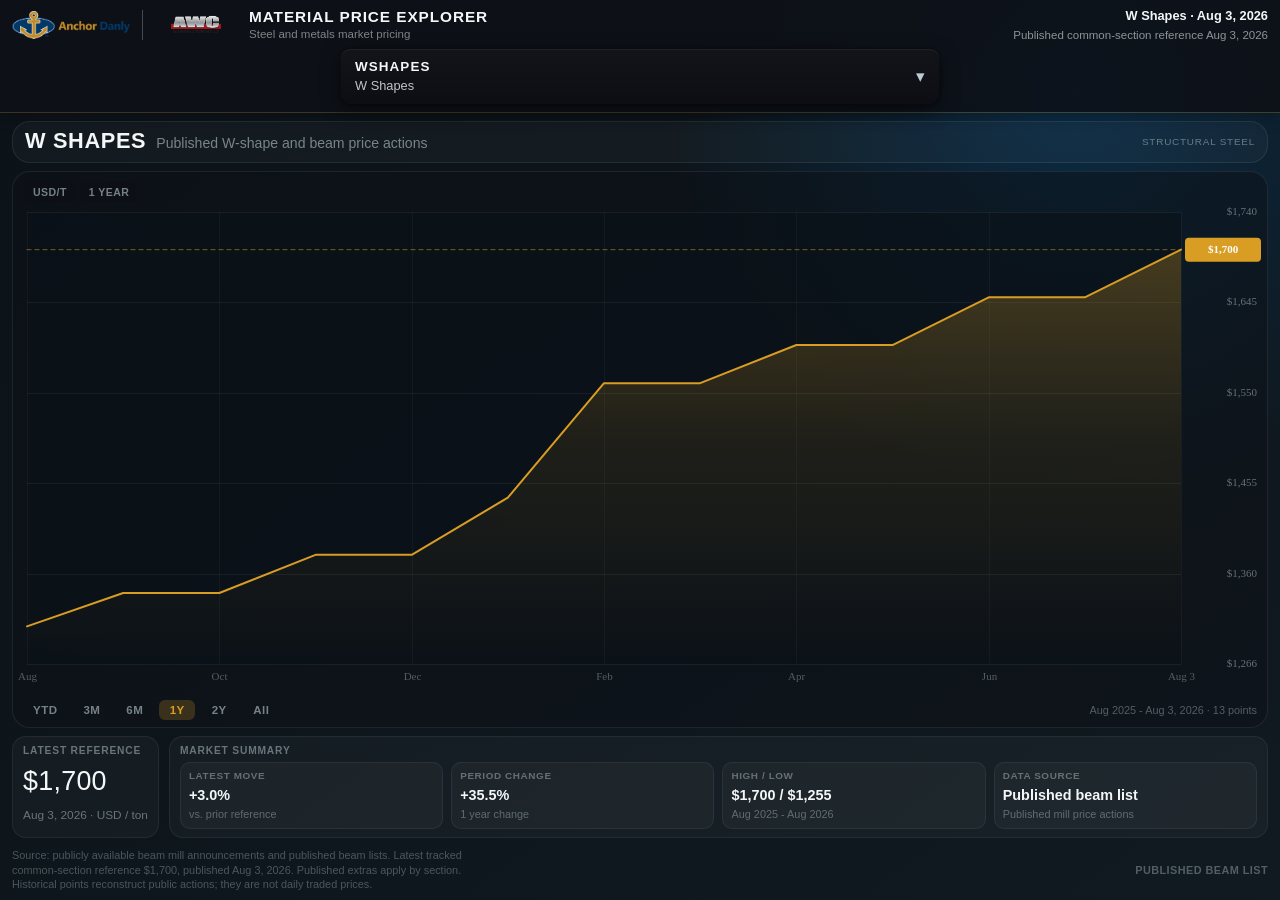
==== commit eaac061a: "Publish presentation runtime" ====
--- a/assets/tools/material-price-explorer.html
+++ b/assets/tools/material-price-explorer.html
@@ -1404,7 +1404,7 @@
           </section>
         </div></main>
 <script id="index-data" type="application/json">{
-  "generated_at": "2026-10-17",
+  "generated_at": "2026-10-23",
   "source_family": "U.S. Bureau of Labor Statistics via FRED",
   "caveat": "Public shape-family monthly index data. Not transactional mill quotes.",
   "profiles": [
@@ -1844,7 +1844,7 @@
         }
       ],
       "refresh_status": "ok",
-      "refresh_attempted_at": "2026-10-17"
+      "refresh_attempted_at": "2026-10-23"
     },
     {
       "id": "hss",
@@ -2246,7 +2246,7 @@
         }
       ],
       "refresh_status": "ok",
-      "refresh_attempted_at": "2026-10-17"
+      "refresh_attempted_at": "2026-10-23"
     },
     {
       "id": "pipe",
@@ -2648,7 +2648,7 @@
         }
       ],
       "refresh_status": "ok",
-      "refresh_attempted_at": "2026-10-17"
+      "refresh_attempted_at": "2026-10-23"
     },
     {
       "id": "stainless",
@@ -3422,7 +3422,7 @@
         }
       ],
       "refresh_status": "ok",
-      "refresh_attempted_at": "2026-10-17"
+      "refresh_attempted_at": "2026-10-23"
     },
     {
       "id": "aluminum",
@@ -7264,7 +7264,7 @@
         }
       ],
       "refresh_status": "ok",
-      "refresh_attempted_at": "2026-10-17"
+      "refresh_attempted_at": "2026-10-23"
     },
     {
       "id": "brass",
@@ -10774,11 +10774,11 @@
         }
       ],
       "refresh_status": "ok",
-      "refresh_attempted_at": "2026-10-17"
+      "refresh_attempted_at": "2026-10-23"
     }
   ]
 }</script><script id="announcement-data" type="application/json">{
-  "generated_at": "2026-10-17",
+  "generated_at": "2026-10-23",
   "source_note": "Reviewed September 16, 2026. Displayed W-shape references include the August 3 official mill list. Retained HRC/rebar editorial tapes are historical and excluded from the buyer chart selector; live-refresh futures curves are shown separately.",
   "categories": [
     {
@@ -11335,7 +11335,7 @@
     }
   ]
 }</script><script id="futures-data" type="application/json">{
-  "generated_at": "2026-10-17",
+  "generated_at": "2026-10-23",
   "source_family": "Public futures contract tables and benchmark fallbacks",
   "caveat": "Contract-month curves use public TradingView futures contract tables when available. Trading Economics benchmark rows are retained as fallback context. Values are not exchange settlement files or executable quotes.",
   "contracts": [
@@ -11345,26 +11345,26 @@
       "ticker": "HRC",
       "symbol": "HRC:COM",
       "unit": "USD per ton",
-      "latest_price": 1285.0,
-      "latest_date": "2026-10-17",
-      "day_change_pct": 0.0,
-      "month_change_pct": 5.28,
-      "year_change_pct": 66.58,
+      "latest_price": 1292.0,
+      "latest_date": "2026-10-23",
+      "day_change_pct": 0.46656298600311047,
+      "month_change_pct": 4.4,
+      "year_change_pct": 63.48,
       "source_url": "https://www.tradingview.com/symbols/COMEX-HRC1%21/contracts/",
-      "source_note": "TradingView public futures contract table, refreshed October 17, 2026.",
+      "source_note": "TradingView public futures contract table, refreshed October 23, 2026.",
       "benchmark_source_url": "https://www.tradingview.com/symbols/COMEX-HRC1%21/contracts/",
-      "benchmark_source_note": "Trading Economics public hrc steel commodity page, updated October 16, 2026.",
+      "benchmark_source_note": "Trading Economics public hrc steel commodity page, updated October 23, 2026.",
       "curve": [
         {
           "contract": "HRCV2026",
           "contract_label": "Oct 2026",
           "delivery_month": "2026-10",
           "expiration_date": "20261029",
-          "price": 1285.0,
-          "change_pct": 0.0,
-          "change_abs": 0.0,
-          "high": 1285.0,
-          "low": 1285.0,
+          "price": 1292.0,
+          "change_pct": 0.46656298600311047,
+          "change_abs": 6.0,
+          "high": 1292.0,
+          "low": 1291.0,
           "source_url": "https://www.tradingview.com/symbols/COMEX-HRC1%21/contracts/",
           "source_status": "parsed_tradingview_contract_table"
         },
@@ -11373,11 +11373,11 @@
           "contract_label": "Nov 2026",
           "delivery_month": "2026-11",
           "expiration_date": "20261127",
-          "price": 1327.0,
-          "change_pct": 0.37821482602118006,
-          "change_abs": 5.0,
-          "high": 1327.0,
-          "low": 1322.0,
+          "price": 1347.0,
+          "change_pct": 0.7479431563201197,
+          "change_abs": 10.0,
+          "high": 1347.0,
+          "low": 1339.0,
           "source_url": "https://www.tradingview.com/symbols/COMEX-HRC1%21/contracts/",
           "source_status": "parsed_tradingview_contract_table"
         },
@@ -11386,11 +11386,11 @@
           "contract_label": "Dec 2026",
           "delivery_month": "2026-12",
           "expiration_date": "20261231",
-          "price": 1356.0,
-          "change_pct": 0.967982129560685,
-          "change_abs": 13.0,
-          "high": 1357.0,
-          "low": 1345.0,
+          "price": 1380.0,
+          "change_pct": 0.36363636363636365,
+          "change_abs": 5.0,
+          "high": 1382.0,
+          "low": 1372.0,
           "source_url": "https://www.tradingview.com/symbols/COMEX-HRC1%21/contracts/",
           "source_status": "parsed_tradingview_contract_table"
         },
@@ -11399,11 +11399,11 @@
           "contract_label": "Jan 2027",
           "delivery_month": "2027-01",
           "expiration_date": "20270128",
-          "price": 1355.0,
-          "change_pct": 0.8935219657483247,
-          "change_abs": 12.0,
-          "high": 1360.0,
-          "low": 1344.0,
+          "price": 1400.0,
+          "change_pct": 1.0101010101010102,
+          "change_abs": 14.0,
+          "high": 1400.0,
+          "low": 1390.0,
           "source_url": "https://www.tradingview.com/symbols/COMEX-HRC1%21/contracts/",
           "source_status": "parsed_tradingview_contract_table"
         },
@@ -11412,11 +11412,11 @@
           "contract_label": "Feb 2027",
           "delivery_month": "2027-02",
           "expiration_date": "20270225",
-          "price": 1335.0,
-          "change_pct": 0.7547169811320755,
-          "change_abs": 10.0,
-          "high": 1336.0,
-          "low": 1335.0,
+          "price": 1368.0,
+          "change_pct": 0.959409594095941,
+          "change_abs": 13.0,
+          "high": 1370.0,
+          "low": 1362.0,
           "source_url": "https://www.tradingview.com/symbols/COMEX-HRC1%21/contracts/",
           "source_status": "parsed_tradingview_contract_table"
         },
@@ -11425,11 +11425,11 @@
           "contract_label": "Mar 2027",
           "delivery_month": "2027-03",
           "expiration_date": "20270401",
-          "price": 1307.0,
-          "change_pct": 0.15325670498084293,
-          "change_abs": 2.0,
-          "high": 1308.0,
-          "low": 1305.0,
+          "price": 1350.0,
+          "change_pct": 0.9723261032161555,
+          "change_abs": 13.0,
+          "high": 1350.0,
+          "low": 1345.0,
           "source_url": "https://www.tradingview.com/symbols/COMEX-HRC1%21/contracts/",
           "source_status": "parsed_tradingview_contract_table"
         },
@@ -11438,11 +11438,11 @@
           "contract_label": "Apr 2027",
           "delivery_month": "2027-04",
           "expiration_date": "20270429",
-          "price": 1268.0,
-          "change_pct": 0.6349206349206349,
-          "change_abs": 8.0,
-          "high": 1273.0,
-          "low": 1260.0,
+          "price": 1314.0,
+          "change_pct": 1.8604651162790697,
+          "change_abs": 24.0,
+          "high": 1314.0,
+          "low": 1314.0,
           "source_url": "https://www.tradingview.com/symbols/COMEX-HRC1%21/contracts/",
           "source_status": "parsed_tradingview_contract_table"
         },
@@ -11451,11 +11451,11 @@
           "contract_label": "May 2027",
           "delivery_month": "2027-05",
           "expiration_date": "20270527",
-          "price": 1247.0,
-          "change_pct": 0.1606425702811245,
-          "change_abs": 2.0,
-          "high": 1252.0,
-          "low": 1245.0,
+          "price": 1262.0,
+          "change_pct": 0.07930214115781126,
+          "change_abs": 1.0,
+          "high": 1269.0,
+          "low": 1262.0,
           "source_url": "https://www.tradingview.com/symbols/COMEX-HRC1%21/contracts/",
           "source_status": "parsed_tradingview_contract_table"
         },
@@ -11464,11 +11464,11 @@
           "contract_label": "Jun 2027",
           "delivery_month": "2027-06",
           "expiration_date": "20270701",
-          "price": 1215.0,
-          "change_pct": -1.37987012987013,
-          "change_abs": -17.0,
-          "high": 1215.0,
-          "low": 1215.0,
+          "price": 1230.0,
+          "change_pct": -0.24330900243309003,
+          "change_abs": -3.0,
+          "high": 1230.0,
+          "low": 1230.0,
           "source_url": "https://www.tradingview.com/symbols/COMEX-HRC1%21/contracts/",
           "source_status": "parsed_tradingview_contract_table"
         },
@@ -11477,11 +11477,11 @@
           "contract_label": "Jul 2027",
           "delivery_month": "2027-07",
           "expiration_date": "20270729",
-          "price": 1177.0,
-          "change_pct": -0.6751054852320675,
-          "change_abs": -8.0,
-          "high": 1177.0,
-          "low": 1177.0,
+          "price": 1170.0,
+          "change_pct": 0.0,
+          "change_abs": 0.0,
+          "high": 1170.0,
+          "low": 1170.0,
           "source_url": "https://www.tradingview.com/symbols/COMEX-HRC1%21/contracts/",
           "source_status": "parsed_tradingview_contract_table"
         },
@@ -11490,11 +11490,11 @@
           "contract_label": "Aug 2027",
           "delivery_month": "2027-08",
           "expiration_date": "20270826",
-          "price": 1162.0,
-          "change_pct": -0.6837606837606838,
-          "change_abs": -8.0,
-          "high": 1162.0,
-          "low": 1162.0,
+          "price": 1155.0,
+          "change_pct": -0.2590673575129534,
+          "change_abs": -3.0,
+          "high": 1155.0,
+          "low": 1155.0,
           "source_url": "https://www.tradingview.com/symbols/COMEX-HRC1%21/contracts/",
           "source_status": "parsed_tradingview_contract_table"
         },
@@ -11503,11 +11503,11 @@
           "contract_label": "Sep 2027",
           "delivery_month": "2027-09",
           "expiration_date": "20270930",
-          "price": 1137.0,
-          "change_pct": -0.6986899563318777,
-          "change_abs": -8.0,
-          "high": 1137.0,
-          "low": 1137.0,
+          "price": 1139.0,
+          "change_pct": -0.4370629370629371,
+          "change_abs": -5.0,
+          "high": 1140.0,
+          "low": 1139.0,
           "source_url": "https://www.tradingview.com/symbols/COMEX-HRC1%21/contracts/",
           "source_status": "parsed_tradingview_contract_table"
         },
@@ -11516,11 +11516,11 @@
           "contract_label": "Oct 2027",
           "delivery_month": "2027-10",
           "expiration_date": "20271028",
-          "price": 1136.0,
-          "change_pct": -0.6993006993006993,
-          "change_abs": -8.0,
-          "high": 1136.0,
-          "low": 1136.0,
+          "price": 1125.0,
+          "change_pct": 0.8968609865470852,
+          "change_abs": 10.0,
+          "high": 1200.0,
+          "low": 1125.0,
           "source_url": "https://www.tradingview.com/symbols/COMEX-HRC1%21/contracts/",
           "source_status": "parsed_tradingview_contract_table"
         },
@@ -11529,11 +11529,11 @@
           "contract_label": "Nov 2027",
           "delivery_month": "2027-11",
           "expiration_date": "20271126",
-          "price": 1136.0,
-          "change_pct": -0.6993006993006993,
-          "change_abs": -8.0,
-          "high": 1136.0,
-          "low": 1136.0,
+          "price": 1125.0,
+          "change_pct": 1.4427412082957618,
+          "change_abs": 16.0,
+          "high": 1200.0,
+          "low": 1125.0,
           "source_url": "https://www.tradingview.com/symbols/COMEX-HRC1%21/contracts/",
           "source_status": "parsed_tradingview_contract_table"
         },
@@ -11542,11 +11542,11 @@
           "contract_label": "Dec 2027",
           "delivery_month": "2027-12",
           "expiration_date": "20271230",
-          "price": 1136.0,
-          "change_pct": -0.6993006993006993,
-          "change_abs": -8.0,
-          "high": 1136.0,
-          "low": 1136.0,
+          "price": 1125.0,
+          "change_pct": 1.4427412082957618,
+          "change_abs": 16.0,
+          "high": 1200.0,
+          "low": 1125.0,
           "source_url": "https://www.tradingview.com/symbols/COMEX-HRC1%21/contracts/",
           "source_status": "parsed_tradingview_contract_table"
         },
@@ -11555,11 +11555,11 @@
           "contract_label": "Jan 2028",
           "delivery_month": "2028-01",
           "expiration_date": "20280127",
-          "price": 1136.0,
-          "change_pct": -0.6993006993006993,
-          "change_abs": -8.0,
-          "high": 1136.0,
-          "low": 1136.0,
+          "price": 1125.0,
+          "change_pct": 1.4427412082957618,
+          "change_abs": 16.0,
+          "high": 1125.0,
+          "low": 1125.0,
           "source_url": "https://www.tradingview.com/symbols/COMEX-HRC1%21/contracts/",
           "source_status": "parsed_tradingview_contract_table"
         },
@@ -11568,11 +11568,11 @@
           "contract_label": "Feb 2028",
           "delivery_month": "2028-02",
           "expiration_date": "20280224",
-          "price": 1136.0,
-          "change_pct": -0.6993006993006993,
-          "change_abs": -8.0,
-          "high": 1136.0,
-          "low": 1136.0,
+          "price": 1125.0,
+          "change_pct": 1.4427412082957618,
+          "change_abs": 16.0,
+          "high": 1125.0,
+          "low": 1125.0,
           "source_url": "https://www.tradingview.com/symbols/COMEX-HRC1%21/contracts/",
           "source_status": "parsed_tradingview_contract_table"
         },
@@ -11581,11 +11581,11 @@
           "contract_label": "Mar 2028",
           "delivery_month": "2028-03",
           "expiration_date": "20280330",
-          "price": 1136.0,
-          "change_pct": -0.6993006993006993,
-          "change_abs": -8.0,
-          "high": 1136.0,
-          "low": 1136.0,
+          "price": 1125.0,
+          "change_pct": 1.4427412082957618,
+          "change_abs": 16.0,
+          "high": 1125.0,
+          "low": 1125.0,
           "source_url": "https://www.tradingview.com/symbols/COMEX-HRC1%21/contracts/",
           "source_status": "parsed_tradingview_contract_table"
         },
@@ -11594,11 +11594,11 @@
           "contract_label": "Apr 2028",
           "delivery_month": "2028-04",
           "expiration_date": "20280427",
-          "price": 1136.0,
-          "change_pct": -0.6993006993006993,
-          "change_abs": -8.0,
-          "high": 1136.0,
-          "low": 1136.0,
+          "price": 1125.0,
+          "change_pct": 1.4427412082957618,
+          "change_abs": 16.0,
+          "high": 1125.0,
+          "low": 1125.0,
           "source_url": "https://www.tradingview.com/symbols/COMEX-HRC1%21/contracts/",
           "source_status": "parsed_tradingview_contract_table"
         },
@@ -11607,11 +11607,11 @@
           "contract_label": "May 2028",
           "delivery_month": "2028-05",
           "expiration_date": "20280601",
-          "price": 1136.0,
-          "change_pct": -0.6993006993006993,
-          "change_abs": -8.0,
-          "high": 1136.0,
-          "low": 1136.0,
+          "price": 1125.0,
+          "change_pct": 1.4427412082957618,
+          "change_abs": 16.0,
+          "high": 1125.0,
+          "low": 1125.0,
           "source_url": "https://www.tradingview.com/symbols/COMEX-HRC1%21/contracts/",
           "source_status": "parsed_tradingview_contract_table"
         },
@@ -11620,11 +11620,11 @@
           "contract_label": "Jun 2028",
           "delivery_month": "2028-06",
           "expiration_date": "20280629",
-          "price": 1136.0,
-          "change_pct": -0.6993006993006993,
-          "change_abs": -8.0,
-          "high": 1136.0,
-          "low": 1136.0,
+          "price": 1125.0,
+          "change_pct": 1.4427412082957618,
+          "change_abs": 16.0,
+          "high": 1125.0,
+          "low": 1125.0,
           "source_url": "https://www.tradingview.com/symbols/COMEX-HRC1%21/contracts/",
           "source_status": "parsed_tradingview_contract_table"
         },
@@ -11633,11 +11633,11 @@
           "contract_label": "Jul 2028",
           "delivery_month": "2028-07",
           "expiration_date": "20280727",
-          "price": 1136.0,
-          "change_pct": -0.6993006993006993,
-          "change_abs": -8.0,
-          "high": 1136.0,
-          "low": 1136.0,
+          "price": 1125.0,
+          "change_pct": 1.4427412082957618,
+          "change_abs": 16.0,
+          "high": 1125.0,
+          "low": 1125.0,
           "source_url": "https://www.tradingview.com/symbols/COMEX-HRC1%21/contracts/",
           "source_status": "parsed_tradingview_contract_table"
         },
@@ -11646,11 +11646,11 @@
           "contract_label": "Aug 2028",
           "delivery_month": "2028-08",
           "expiration_date": "20280831",
-          "price": 1136.0,
-          "change_pct": -0.6993006993006993,
-          "change_abs": -8.0,
-          "high": 1136.0,
-          "low": 1136.0,
+          "price": 1125.0,
+          "change_pct": 1.4427412082957618,
+          "change_abs": 16.0,
+          "high": 1125.0,
+          "low": 1125.0,
           "source_url": "https://www.tradingview.com/symbols/COMEX-HRC1%21/contracts/",
           "source_status": "parsed_tradingview_contract_table"
         },
@@ -11659,11 +11659,11 @@
           "contract_label": "Sep 2028",
           "delivery_month": "2028-09",
           "expiration_date": "20280928",
-          "price": 1136.0,
-          "change_pct": -0.6993006993006993,
-          "change_abs": -8.0,
-          "high": 1136.0,
-          "low": 1136.0,
+          "price": 1125.0,
+          "change_pct": 1.4427412082957618,
+          "change_abs": 16.0,
+          "high": 1125.0,
+          "low": 1125.0,
           "source_url": "https://www.tradingview.com/symbols/COMEX-HRC1%21/contracts/",
           "source_status": "parsed_tradingview_contract_table"
         },
@@ -11672,11 +11672,11 @@
           "contract_label": "Oct 2028",
           "delivery_month": "2028-10",
           "expiration_date": "20281026",
-          "price": 1136.0,
-          "change_pct": -0.6993006993006993,
-          "change_abs": -8.0,
-          "high": 1136.0,
-          "low": 1136.0,
+          "price": 1125.0,
+          "change_pct": 1.4427412082957618,
+          "change_abs": 16.0,
+          "high": 1125.0,
+          "low": 1125.0,
           "source_url": "https://www.tradingview.com/symbols/COMEX-HRC1%21/contracts/",
           "source_status": "parsed_tradingview_contract_table"
         },
@@ -11685,11 +11685,11 @@
           "contract_label": "Nov 2028",
           "delivery_month": "2028-11",
           "expiration_date": "20281130",
-          "price": 1136.0,
-          "change_pct": -0.6993006993006993,
-          "change_abs": -8.0,
-          "high": 1136.0,
-          "low": 1136.0,
+          "price": 1125.0,
+          "change_pct": 1.4427412082957618,
+          "change_abs": 16.0,
+          "high": 1125.0,
+          "low": 1125.0,
           "source_url": "https://www.tradingview.com/symbols/COMEX-HRC1%21/contracts/",
           "source_status": "parsed_tradingview_contract_table"
         },
@@ -11698,11 +11698,11 @@
           "contract_label": "Dec 2028",
           "delivery_month": "2028-12",
           "expiration_date": "20281228",
-          "price": 1136.0,
-          "change_pct": -0.6993006993006993,
-          "change_abs": -8.0,
-          "high": 1136.0,
-          "low": 1136.0,
+          "price": 1125.0,
+          "change_pct": 1.4427412082957618,
+          "change_abs": 16.0,
+          "high": 1125.0,
+          "low": 1125.0,
           "source_url": "https://www.tradingview.com/symbols/COMEX-HRC1%21/contracts/",
           "source_status": "parsed_tradingview_contract_table"
         },
@@ -11711,11 +11711,11 @@
           "contract_label": "Jan 2029",
           "delivery_month": "2029-01",
           "expiration_date": "20290201",
-          "price": 1136.0,
-          "change_pct": -0.6993006993006993,
-          "change_abs": -8.0,
-          "high": 1136.0,
-          "low": 1136.0,
+          "price": 1125.0,
+          "change_pct": 1.4427412082957618,
+          "change_abs": 16.0,
+          "high": 1125.0,
+          "low": 1125.0,
           "source_url": "https://www.tradingview.com/symbols/COMEX-HRC1%21/contracts/",
           "source_status": "parsed_tradingview_contract_table"
         },
@@ -11724,11 +11724,11 @@
           "contract_label": "Feb 2029",
           "delivery_month": "2029-02",
           "expiration_date": "20290301",
-          "price": 1136.0,
-          "change_pct": -0.6993006993006993,
-          "change_abs": -8.0,
-          "high": 1136.0,
-          "low": 1136.0,
+          "price": 1125.0,
+          "change_pct": 1.4427412082957618,
+          "change_abs": 16.0,
+          "high": 1125.0,
+          "low": 1125.0,
           "source_url": "https://www.tradingview.com/symbols/COMEX-HRC1%21/contracts/",
           "source_status": "parsed_tradingview_contract_table"
         },
@@ -11737,11 +11737,11 @@
           "contract_label": "Mar 2029",
           "delivery_month": "2029-03",
           "expiration_date": "20290329",
-          "price": 1136.0,
-          "change_pct": -0.6993006993006993,
-          "change_abs": -8.0,
-          "high": 1136.0,
-          "low": 1136.0,
+          "price": 1125.0,
+          "change_pct": 1.4427412082957618,
+          "change_abs": 16.0,
+          "high": 1125.0,
+          "low": 1125.0,
           "source_url": "https://www.tradingview.com/symbols/COMEX-HRC1%21/contracts/",
           "source_status": "parsed_tradingview_contract_table"
         },
@@ -11750,11 +11750,11 @@
           "contract_label": "Apr 2029",
           "delivery_month": "2029-04",
           "expiration_date": "20290426",
-          "price": 1136.0,
-          "change_pct": -0.6993006993006993,
-          "change_abs": -8.0,
-          "high": 1136.0,
-          "low": 1136.0,
+          "price": 1125.0,
+          "change_pct": 1.4427412082957618,
+          "change_abs": 16.0,
+          "high": 1125.0,
+          "low": 1125.0,
           "source_url": "https://www.tradingview.com/symbols/COMEX-HRC1%21/contracts/",
           "source_status": "parsed_tradingview_contract_table"
         },
@@ -11763,11 +11763,11 @@
           "contract_label": "May 2029",
           "delivery_month": "2029-05",
           "expiration_date": "20290531",
-          "price": 1136.0,
-          "change_pct": -0.6993006993006993,
-          "change_abs": -8.0,
-          "high": 1136.0,
-          "low": 1136.0,
+          "price": 1125.0,
+          "change_pct": 1.4427412082957618,
+          "change_abs": 16.0,
+          "high": 1125.0,
+          "low": 1125.0,
           "source_url": "https://www.tradingview.com/symbols/COMEX-HRC1%21/contracts/",
           "source_status": "parsed_tradingview_contract_table"
         },
@@ -11776,11 +11776,11 @@
           "contract_label": "Jun 2029",
           "delivery_month": "2029-06",
           "expiration_date": "20290628",
-          "price": 1136.0,
-          "change_pct": -0.6993006993006993,
-          "change_abs": -8.0,
-          "high": 1136.0,
-          "low": 1136.0,
+          "price": 1125.0,
+          "change_pct": 1.4427412082957618,
+          "change_abs": 16.0,
+          "high": 1125.0,
+          "low": 1125.0,
           "source_url": "https://www.tradingview.com/symbols/COMEX-HRC1%21/contracts/",
           "source_status": "parsed_tradingview_contract_table"
         },
@@ -11789,11 +11789,11 @@
           "contract_label": "Jul 2029",
           "delivery_month": "2029-07",
           "expiration_date": "20290726",
-          "price": 1136.0,
-          "change_pct": -0.6993006993006993,
-          "change_abs": -8.0,
-          "high": 1136.0,
-          "low": 1136.0,
+          "price": 1125.0,
+          "change_pct": 1.4427412082957618,
+          "change_abs": 16.0,
+          "high": 1125.0,
+          "low": 1125.0,
           "source_url": "https://www.tradingview.com/symbols/COMEX-HRC1%21/contracts/",
           "source_status": "parsed_tradingview_contract_table"
         },
@@ -11802,11 +11802,11 @@
           "contract_label": "Aug 2029",
           "delivery_month": "2029-08",
           "expiration_date": "20290830",
-          "price": 1136.0,
-          "change_pct": -0.6993006993006993,
-          "change_abs": -8.0,
-          "high": 1136.0,
-          "low": 1136.0,
+          "price": 1125.0,
+          "change_pct": 1.4427412082957618,
+          "change_abs": 16.0,
+          "high": 1125.0,
+          "low": 1125.0,
           "source_url": "https://www.tradingview.com/symbols/COMEX-HRC1%21/contracts/",
           "source_status": "parsed_tradingview_contract_table"
         },
@@ -11815,11 +11815,11 @@
           "contract_label": "Sep 2029",
           "delivery_month": "2029-09",
           "expiration_date": "20290927",
-          "price": 1136.0,
-          "change_pct": -0.6993006993006993,
-          "change_abs": -8.0,
-          "high": 1136.0,
-          "low": 1136.0,
+          "price": 1125.0,
+          "change_pct": 1.4427412082957618,
+          "change_abs": 16.0,
+          "high": 1125.0,
+          "low": 1125.0,
           "source_url": "https://www.tradingview.com/symbols/COMEX-HRC1%21/contracts/",
           "source_status": "parsed_tradingview_contract_table"
         },
@@ -11828,11 +11828,11 @@
           "contract_label": "Oct 2029",
           "delivery_month": "2029-10",
           "expiration_date": "20291101",
-          "price": 1136.0,
-          "change_pct": -0.6993006993006993,
-          "change_abs": -8.0,
-          "high": 1136.0,
-          "low": 1136.0,
+          "price": 1125.0,
+          "change_pct": 1.4427412082957618,
+          "change_abs": 16.0,
+          "high": 1125.0,
+          "low": 1125.0,
           "source_url": "https://www.tradingview.com/symbols/COMEX-HRC1%21/contracts/",
           "source_status": "parsed_tradingview_contract_table"
         },
@@ -11841,11 +11841,11 @@
           "contract_label": "Nov 2029",
           "delivery_month": "2029-11",
           "expiration_date": "20291129",
-          "price": 1136.0,
-          "change_pct": -0.6993006993006993,
-          "change_abs": -8.0,
-          "high": 1136.0,
-          "low": 1136.0,
+          "price": 1125.0,
+          "change_pct": 1.4427412082957618,
+          "change_abs": 16.0,
+          "high": 1125.0,
+          "low": 1125.0,
           "source_url": "https://www.tradingview.com/symbols/COMEX-HRC1%21/contracts/",
           "source_status": "parsed_tradingview_contract_table"
         },
@@ -11854,11 +11854,11 @@
           "contract_label": "Dec 2029",
           "delivery_month": "2029-12",
           "expiration_date": "20291227",
-          "price": 1136.0,
-          "change_pct": -0.6993006993006993,
-          "change_abs": -8.0,
-          "high": 1136.0,
-          "low": 1136.0,
+          "price": 1125.0,
+          "change_pct": 1.4427412082957618,
+          "change_abs": 16.0,
+          "high": 1125.0,
+          "low": 1125.0,
           "source_url": "https://www.tradingview.com/symbols/COMEX-HRC1%21/contracts/",
           "source_status": "parsed_tradingview_contract_table"
         }
@@ -11866,7 +11866,7 @@
       "curve_refresh_status": "ok",
       "curve_source_label": "TradingView futures contract table",
       "source_status": "parsed_tradingview_contract_table",
-      "day_change_abs": 0.0
+      "day_change_abs": 6.0
     },
     {
       "id": "aluminum_futures",
@@ -11874,26 +11874,26 @@
       "ticker": "ALI",
       "symbol": "LMAHDS03:COM",
       "unit": "USD per ton",
-      "latest_price": 3113.25,
-      "latest_date": "2026-10-17",
-      "day_change_pct": 0.5409333118036492,
-      "month_change_pct": -8.77,
-      "year_change_pct": 8.43,
+      "latest_price": 3193.0,
+      "latest_date": "2026-10-23",
+      "day_change_pct": 0.4798992998190543,
+      "month_change_pct": -6.41,
+      "year_change_pct": 6.55,
       "source_url": "https://www.tradingview.com/symbols/COMEX-ALI1%21/contracts/",
-      "source_note": "TradingView public futures contract table, refreshed October 17, 2026.",
+      "source_note": "TradingView public futures contract table, refreshed October 23, 2026.",
       "benchmark_source_url": "https://www.tradingview.com/symbols/COMEX-ALI1%21/contracts/",
-      "benchmark_source_note": "Trading Economics public aluminum commodity page, updated October 16, 2026.",
+      "benchmark_source_note": "Trading Economics public aluminum commodity page, updated October 23, 2026.",
       "curve": [
         {
           "contract": "ALIV2026",
           "contract_label": "Oct 2026",
           "delivery_month": "2026-10",
           "expiration_date": "20261028",
-          "price": 3113.25,
-          "change_pct": 0.5409333118036492,
-          "change_abs": 16.75,
-          "high": 3113.25,
-          "low": 3113.25,
+          "price": 3193.0,
+          "change_pct": 0.4798992998190543,
+          "change_abs": 15.25,
+          "high": 3193.0,
+          "low": 3193.0,
           "source_url": "https://www.tradingview.com/symbols/COMEX-ALI1%21/contracts/",
           "source_status": "parsed_tradingview_contract_table"
         },
@@ -11902,11 +11902,11 @@
           "contract_label": "Nov 2026",
           "delivery_month": "2026-11",
           "expiration_date": "20261125",
-          "price": 3097.75,
-          "change_pct": 0.47028298062109786,
-          "change_abs": 14.5,
-          "high": 3119.75,
-          "low": 3097.75,
+          "price": 3203.0,
+          "change_pct": -0.07799095304944627,
+          "change_abs": -2.5,
+          "high": 3300.0,
+          "low": 3203.0,
           "source_url": "https://www.tradingview.com/symbols/COMEX-ALI1%21/contracts/",
           "source_status": "parsed_tradingview_contract_table"
         },
@@ -11915,11 +11915,11 @@
           "contract_label": "Dec 2026",
           "delivery_month": "2026-12",
           "expiration_date": "20261229",
-          "price": 3097.75,
-          "change_pct": 0.5926286734859555,
-          "change_abs": 18.25,
-          "high": 3123.25,
-          "low": 3088.0,
+          "price": 3213.0,
+          "change_pct": 1.862566378695411,
+          "change_abs": 58.75,
+          "high": 3225.0,
+          "low": 3190.5,
           "source_url": "https://www.tradingview.com/symbols/COMEX-ALI1%21/contracts/",
           "source_status": "parsed_tradingview_contract_table"
         },
@@ -11928,11 +11928,11 @@
           "contract_label": "Jan 2027",
           "delivery_month": "2027-01",
           "expiration_date": "20270127",
-          "price": 3093.5,
-          "change_pct": 0.45461925637278777,
-          "change_abs": 14.0,
-          "high": 3116.0,
-          "low": 3084.0,
+          "price": 3136.0,
+          "change_pct": 1.406628940986257,
+          "change_abs": 43.5,
+          "high": 3136.75,
+          "low": 3073.0,
           "source_url": "https://www.tradingview.com/symbols/COMEX-ALI1%21/contracts/",
           "source_status": "parsed_tradingview_contract_table"
         },
@@ -11941,11 +11941,11 @@
           "contract_label": "Feb 2027",
           "delivery_month": "2027-02",
           "expiration_date": "20270224",
-          "price": 3100.0,
-          "change_pct": 0.30739362562692124,
-          "change_abs": 9.5,
-          "high": 3116.0,
-          "low": 3097.75,
+          "price": 3113.25,
+          "change_pct": 0.7361268403171007,
+          "change_abs": 22.75,
+          "high": 3123.75,
+          "low": 3112.75,
           "source_url": "https://www.tradingview.com/symbols/COMEX-ALI1%21/contracts/",
           "source_status": "parsed_tradingview_contract_table"
         },
@@ -11954,11 +11954,11 @@
           "contract_label": "Mar 2027",
           "delivery_month": "2027-03",
           "expiration_date": "20270329",
-          "price": 3103.5,
-          "change_pct": 0.2989415851983518,
-          "change_abs": 9.25,
-          "high": 3103.5,
-          "low": 3103.5,
+          "price": 3087.0,
+          "change_pct": -1.2001920307249159,
+          "change_abs": -37.5,
+          "high": 3087.0,
+          "low": 3075.75,
           "source_url": "https://www.tradingview.com/symbols/COMEX-ALI1%21/contracts/",
           "source_status": "parsed_tradingview_contract_table"
         },
@@ -11967,11 +11967,11 @@
           "contract_label": "Apr 2027",
           "delivery_month": "2027-04",
           "expiration_date": "20270428",
-          "price": 3106.0,
-          "change_pct": 0.29870025026237185,
-          "change_abs": 9.25,
-          "high": 3106.0,
-          "low": 3106.0,
+          "price": 3091.75,
+          "change_pct": -1.1983702165055523,
+          "change_abs": -37.5,
+          "high": 3091.75,
+          "low": 3091.75,
           "source_url": "https://www.tradingview.com/symbols/COMEX-ALI1%21/contracts/",
           "source_status": "parsed_tradingview_contract_table"
         },
@@ -11980,11 +11980,11 @@
           "contract_label": "May 2027",
           "delivery_month": "2027-05",
           "expiration_date": "20270526",
-          "price": 3110.25,
-          "change_pct": 0.29829087391164144,
-          "change_abs": 9.25,
-          "high": 3110.25,
-          "low": 3110.25,
+          "price": 3099.75,
+          "change_pct": -1.1953143676786995,
+          "change_abs": -37.5,
+          "high": 3099.75,
+          "low": 3099.75,
           "source_url": "https://www.tradingview.com/symbols/COMEX-ALI1%21/contracts/",
           "source_status": "parsed_tradingview_contract_table"
         },
@@ -11993,11 +11993,11 @@
           "contract_label": "Jun 2027",
           "delivery_month": "2027-06",
           "expiration_date": "20270628",
-          "price": 3113.5,
-          "change_pct": 0.2979785777563018,
-          "change_abs": 9.25,
-          "high": 3113.5,
-          "low": 3113.5,
+          "price": 3108.75,
+          "change_pct": -1.1918951132300357,
+          "change_abs": -37.5,
+          "high": 3108.75,
+          "low": 3108.75,
           "source_url": "https://www.tradingview.com/symbols/COMEX-ALI1%21/contracts/",
           "source_status": "parsed_tradingview_contract_table"
         },
@@ -12006,11 +12006,11 @@
           "contract_label": "Jul 2027",
           "delivery_month": "2027-07",
           "expiration_date": "20270728",
-          "price": 3123.5,
-          "change_pct": 0.297021754836638,
-          "change_abs": 9.25,
-          "high": 3123.5,
-          "low": 3123.5,
+          "price": 3118.75,
+          "change_pct": -1.188118811881188,
+          "change_abs": -37.5,
+          "high": 3118.75,
+          "low": 3118.75,
           "source_url": "https://www.tradingview.com/symbols/COMEX-ALI1%21/contracts/",
           "source_status": "parsed_tradingview_contract_table"
         },
@@ -12019,11 +12019,11 @@
           "contract_label": "Aug 2027",
           "delivery_month": "2027-08",
           "expiration_date": "20270827",
-          "price": 3144.0,
-          "change_pct": 0.2950793524204482,
-          "change_abs": 9.25,
-          "high": 3144.0,
-          "low": 3144.0,
+          "price": 3139.25,
+          "change_pct": -1.1804517195246715,
+          "change_abs": -37.5,
+          "high": 3139.25,
+          "low": 3139.25,
           "source_url": "https://www.tradingview.com/symbols/COMEX-ALI1%21/contracts/",
           "source_status": "parsed_tradingview_contract_table"
         },
@@ -12032,11 +12032,11 @@
           "contract_label": "Sep 2027",
           "delivery_month": "2027-09",
           "expiration_date": "20270928",
-          "price": 3153.25,
-          "change_pct": 0.29421119592875317,
-          "change_abs": 9.25,
-          "high": 3153.25,
-          "low": 3153.25,
+          "price": 3148.5,
+          "change_pct": -1.177024482109228,
+          "change_abs": -37.5,
+          "high": 3148.5,
+          "low": 3148.5,
           "source_url": "https://www.tradingview.com/symbols/COMEX-ALI1%21/contracts/",
           "source_status": "parsed_tradingview_contract_table"
         },
@@ -12045,11 +12045,11 @@
           "contract_label": "Oct 2027",
           "delivery_month": "2027-10",
           "expiration_date": "20271027",
-          "price": 3167.25,
-          "change_pct": 0.2929069031032299,
-          "change_abs": 9.25,
-          "high": 3167.25,
-          "low": 3167.25,
+          "price": 3162.5,
+          "change_pct": -1.171875,
+          "change_abs": -37.5,
+          "high": 3162.5,
+          "low": 3162.5,
           "source_url": "https://www.tradingview.com/symbols/COMEX-ALI1%21/contracts/",
           "source_status": "parsed_tradingview_contract_table"
         },
@@ -12058,11 +12058,11 @@
           "contract_label": "Nov 2027",
           "delivery_month": "2027-11",
           "expiration_date": "20271126",
-          "price": 3182.0,
-          "change_pct": 0.2915451895043732,
-          "change_abs": 9.25,
-          "high": 3182.0,
-          "low": 3182.0,
+          "price": 3177.25,
+          "change_pct": -1.1664981724861965,
+          "change_abs": -37.5,
+          "high": 3177.25,
+          "low": 3177.25,
           "source_url": "https://www.tradingview.com/symbols/COMEX-ALI1%21/contracts/",
           "source_status": "parsed_tradingview_contract_table"
         },
@@ -12071,11 +12071,11 @@
           "contract_label": "Dec 2027",
           "delivery_month": "2027-12",
           "expiration_date": "20271229",
-          "price": 3196.5,
-          "change_pct": 0.2902188406933877,
-          "change_abs": 9.25,
-          "high": 3196.5,
-          "low": 3196.5,
+          "price": 3191.75,
+          "change_pct": -1.161260354571495,
+          "change_abs": -37.5,
+          "high": 3191.75,
+          "low": 3191.75,
           "source_url": "https://www.tradingview.com/symbols/COMEX-ALI1%21/contracts/",
           "source_status": "parsed_tradingview_contract_table"
         },
@@ -12084,11 +12084,11 @@
           "contract_label": "Jan 2028",
           "delivery_month": "2028-01",
           "expiration_date": "20280127",
-          "price": 3213.5,
-          "change_pct": 0.28867909807287195,
-          "change_abs": 9.25,
-          "high": 3213.5,
-          "low": 3213.5,
+          "price": 3208.75,
+          "change_pct": -1.1551790527531767,
+          "change_abs": -37.5,
+          "high": 3208.75,
+          "low": 3208.75,
           "source_url": "https://www.tradingview.com/symbols/COMEX-ALI1%21/contracts/",
           "source_status": "parsed_tradingview_contract_table"
         },
@@ -12097,11 +12097,11 @@
           "contract_label": "Feb 2028",
           "delivery_month": "2028-02",
           "expiration_date": "20280225",
-          "price": 3230.75,
-          "change_pct": 0.28713332298618655,
-          "change_abs": 9.25,
-          "high": 3230.75,
-          "low": 3230.75,
+          "price": 3226.0,
+          "change_pct": -1.1490730810479546,
+          "change_abs": -37.5,
+          "high": 3226.0,
+          "low": 3226.0,
           "source_url": "https://www.tradingview.com/symbols/COMEX-ALI1%21/contracts/",
           "source_status": "parsed_tradingview_contract_table"
         },
@@ -12110,11 +12110,11 @@
           "contract_label": "Mar 2028",
           "delivery_month": "2028-03",
           "expiration_date": "20280329",
-          "price": 3248.0,
-          "change_pct": 0.28560401389424933,
-          "change_abs": 9.25,
-          "high": 3248.0,
-          "low": 3248.0,
+          "price": 3243.25,
+          "change_pct": -1.143031319058142,
+          "change_abs": -37.5,
+          "high": 3243.25,
+          "low": 3243.25,
           "source_url": "https://www.tradingview.com/symbols/COMEX-ALI1%21/contracts/",
           "source_status": "parsed_tradingview_contract_table"
         },
@@ -12123,11 +12123,11 @@
           "contract_label": "Apr 2028",
           "delivery_month": "2028-04",
           "expiration_date": "20280426",
-          "price": 3266.5,
-          "change_pct": 0.28398188656074913,
-          "change_abs": 9.25,
-          "high": 3266.5,
-          "low": 3266.5,
+          "price": 3261.75,
+          "change_pct": -1.1366219595362583,
+          "change_abs": -37.5,
+          "high": 3261.75,
+          "low": 3261.75,
           "source_url": "https://www.tradingview.com/symbols/COMEX-ALI1%21/contracts/",
           "source_status": "parsed_tradingview_contract_table"
         },
@@ -12136,11 +12136,11 @@
           "contract_label": "May 2028",
           "delivery_month": "2028-05",
           "expiration_date": "20280526",
-          "price": 3283.75,
-          "change_pct": 0.2824858757062147,
-          "change_abs": 9.25,
-          "high": 3283.75,
-          "low": 3283.75,
+          "price": 3279.0,
+          "change_pct": -1.1307100859339665,
+          "change_abs": -37.5,
+          "high": 3279.0,
+          "low": 3279.0,
           "source_url": "https://www.tradingview.com/symbols/COMEX-ALI1%21/contracts/",
           "source_status": "parsed_tradingview_contract_table"
         },
@@ -12149,11 +12149,11 @@
           "contract_label": "Jun 2028",
           "delivery_month": "2028-06",
           "expiration_date": "20280628",
-          "price": 3300.75,
-          "change_pct": 0.2810268874373386,
-          "change_abs": 9.25,
-          "high": 3300.75,
-          "low": 3300.75,
+          "price": 3296.0,
+          "change_pct": -1.1249437528123594,
+          "change_abs": -37.5,
+          "high": 3296.0,
+          "low": 3296.0,
           "source_url": "https://www.tradingview.com/symbols/COMEX-ALI1%21/contracts/",
           "source_status": "parsed_tradingview_contract_table"
         },
@@ -12162,11 +12162,11 @@
           "contract_label": "Jul 2028",
           "delivery_month": "2028-07",
           "expiration_date": "20280727",
-          "price": 3316.0,
-          "change_pct": 0.279730853557118,
-          "change_abs": 9.25,
-          "high": 3316.0,
-          "low": 3316.0,
+          "price": 3311.25,
+          "change_pct": -1.1198208286674132,
+          "change_abs": -37.5,
+          "high": 3311.25,
+          "low": 3311.25,
           "source_url": "https://www.tradingview.com/symbols/COMEX-ALI1%21/contracts/",
           "source_status": "parsed_tradingview_contract_table"
         },
@@ -12175,11 +12175,11 @@
           "contract_label": "Aug 2028",
           "delivery_month": "2028-08",
           "expiration_date": "20280829",
-          "price": 3337.5,
-          "change_pct": 0.27792383384661606,
-          "change_abs": 9.25,
-          "high": 3337.5,
-          "low": 3337.5,
+          "price": 3332.75,
+          "change_pct": -1.1126771011052592,
+          "change_abs": -37.5,
+          "high": 3332.75,
+          "low": 3332.75,
           "source_url": "https://www.tradingview.com/symbols/COMEX-ALI1%21/contracts/",
           "source_status": "parsed_tradingview_contract_table"
         },
@@ -12188,11 +12188,11 @@
           "contract_label": "Sep 2028",
           "delivery_month": "2028-09",
           "expiration_date": "20280927",
-          "price": 3347.75,
-          "change_pct": 0.2770705406619739,
-          "change_abs": 9.25,
-          "high": 3347.75,
-          "low": 3347.75,
+          "price": 3343.0,
+          "change_pct": -1.1093033574914952,
+          "change_abs": -37.5,
+          "high": 3343.0,
+          "low": 3343.0,
           "source_url": "https://www.tradingview.com/symbols/COMEX-ALI1%21/contracts/",
           "source_status": "parsed_tradingview_contract_table"
         },
@@ -12201,11 +12201,11 @@
           "contract_label": "Oct 2028",
           "delivery_month": "2028-10",
           "expiration_date": "20281027",
-          "price": 3362.0,
-          "change_pct": 0.2758929237193348,
-          "change_abs": 9.25,
-          "high": 3362.0,
-          "low": 3362.0,
+          "price": 3357.25,
+          "change_pct": -1.1046468812136387,
+          "change_abs": -37.5,
+          "high": 3357.25,
+          "low": 3357.25,
           "source_url": "https://www.tradingview.com/symbols/COMEX-ALI1%21/contracts/",
           "source_status": "parsed_tradingview_contract_table"
         },
@@ -12214,11 +12214,11 @@
           "contract_label": "Nov 2028",
           "delivery_month": "2028-11",
           "expiration_date": "20281128",
-          "price": 3377.25,
-          "change_pct": 0.2746437054631829,
-          "change_abs": 9.25,
-          "high": 3377.25,
-          "low": 3377.25,
+          "price": 3372.5,
+          "change_pct": -1.0997067448680353,
+          "change_abs": -37.5,
+          "high": 3372.5,
+          "low": 3372.5,
           "source_url": "https://www.tradingview.com/symbols/COMEX-ALI1%21/contracts/",
           "source_status": "parsed_tradingview_contract_table"
         },
@@ -12227,11 +12227,11 @@
           "contract_label": "Dec 2028",
           "delivery_month": "2028-12",
           "expiration_date": "20281227",
-          "price": 3392.5,
-          "change_pct": 0.2734057489100717,
-          "change_abs": 9.25,
-          "high": 3392.5,
-          "low": 3392.5,
+          "price": 3387.75,
+          "change_pct": -1.0948105977665865,
+          "change_abs": -37.5,
+          "high": 3387.75,
+          "low": 3387.75,
           "source_url": "https://www.tradingview.com/symbols/COMEX-ALI1%21/contracts/",
           "source_status": "parsed_tradingview_contract_table"
         },
@@ -12240,11 +12240,11 @@
           "contract_label": "Jan 2029",
           "delivery_month": "2029-01",
           "expiration_date": "20290129",
-          "price": 3402.5,
-          "change_pct": 0.2726000147351359,
-          "change_abs": 9.25,
-          "high": 3402.5,
-          "low": 3402.5,
+          "price": 3397.75,
+          "change_pct": -1.0916236081798996,
+          "change_abs": -37.5,
+          "high": 3397.75,
+          "low": 3397.75,
           "source_url": "https://www.tradingview.com/symbols/COMEX-ALI1%21/contracts/",
           "source_status": "parsed_tradingview_contract_table"
         },
@@ -12253,11 +12253,11 @@
           "contract_label": "Feb 2029",
           "delivery_month": "2029-02",
           "expiration_date": "20290226",
-          "price": 3412.5,
-          "change_pct": 0.2717990156468082,
-          "change_abs": 9.25,
-          "high": 3412.5,
-          "low": 3412.5,
+          "price": 3407.75,
+          "change_pct": -1.0884551193672447,
+          "change_abs": -37.5,
+          "high": 3407.75,
+          "low": 3407.75,
           "source_url": "https://www.tradingview.com/symbols/COMEX-ALI1%21/contracts/",
           "source_status": "parsed_tradingview_contract_table"
         },
@@ -12266,11 +12266,11 @@
           "contract_label": "Mar 2029",
           "delivery_month": "2029-03",
           "expiration_date": "20290327",
-          "price": 3422.5,
-          "change_pct": 0.27100271002710025,
-          "change_abs": 9.25,
-          "high": 3422.5,
-          "low": 3422.5,
+          "price": 3417.75,
+          "change_pct": -1.085304970696766,
+          "change_abs": -37.5,
+          "high": 3417.75,
+          "low": 3417.75,
           "source_url": "https://www.tradingview.com/symbols/COMEX-ALI1%21/contracts/",
           "source_status": "parsed_tradingview_contract_table"
         },
@@ -12279,11 +12279,11 @@
           "contract_label": "Apr 2029",
           "delivery_month": "2029-04",
           "expiration_date": "20290426",
-          "price": 3433.5,
-          "change_pct": 0.27013214572534133,
-          "change_abs": 9.25,
-          "high": 3433.5,
-          "low": 3433.5,
+          "price": 3428.75,
+          "change_pct": -1.0818608005769925,
+          "change_abs": -37.5,
+          "high": 3428.75,
+          "low": 3428.75,
           "source_url": "https://www.tradingview.com/symbols/COMEX-ALI1%21/contracts/",
           "source_status": "parsed_tradingview_contract_table"
         },
@@ -12292,11 +12292,11 @@
           "contract_label": "May 2029",
           "delivery_month": "2029-05",
           "expiration_date": "20290529",
-          "price": 3443.5,
-          "change_pct": 0.269345563077819,
-          "change_abs": 9.25,
-          "high": 3443.5,
-          "low": 3443.5,
+          "price": 3438.75,
+          "change_pct": -1.0787486515641855,
+          "change_abs": -37.5,
+          "high": 3438.75,
+          "low": 3438.75,
           "source_url": "https://www.tradingview.com/symbols/COMEX-ALI1%21/contracts/",
           "source_status": "parsed_tradingview_contract_table"
         },
@@ -12305,11 +12305,11 @@
           "contract_label": "Jun 2029",
           "delivery_month": "2029-06",
           "expiration_date": "20290627",
-          "price": 3453.5,
-          "change_pct": 0.26856354794222254,
-          "change_abs": 9.25,
-          "high": 3453.5,
-          "low": 3453.5,
+          "price": 3448.75,
+          "change_pct": -1.0756543564001435,
+          "change_abs": -37.5,
+          "high": 3448.75,
+          "low": 3448.75,
           "source_url": "https://www.tradingview.com/symbols/COMEX-ALI1%21/contracts/",
           "source_status": "parsed_tradingview_contract_table"
         },
@@ -12318,11 +12318,11 @@
           "contract_label": "Jul 2029",
           "delivery_month": "2029-07",
           "expiration_date": "20290727",
-          "price": 3461.5,
-          "change_pct": 0.2679411977695706,
-          "change_abs": 9.25,
-          "high": 3461.5,
-          "low": 3461.5,
+          "price": 3456.75,
+          "change_pct": -1.073191672032625,
+          "change_abs": -37.5,
+          "high": 3456.75,
+          "low": 3456.75,
           "source_url": "https://www.tradingview.com/symbols/COMEX-ALI1%21/contracts/",
           "source_status": "parsed_tradingview_contract_table"
         },
@@ -12331,11 +12331,11 @@
           "contract_label": "Aug 2029",
           "delivery_month": "2029-08",
           "expiration_date": "20290829",
-          "price": 3475.5,
-          "change_pct": 0.2668589974756581,
-          "change_abs": 9.25,
-          "high": 3475.5,
-          "low": 3475.5,
+          "price": 3470.75,
+          "change_pct": -1.0689090002137818,
+          "change_abs": -37.5,
+          "high": 3470.75,
+          "low": 3470.75,
           "source_url": "https://www.tradingview.com/symbols/COMEX-ALI1%21/contracts/",
           "source_status": "parsed_tradingview_contract_table"
         },
@@ -12344,11 +12344,11 @@
           "contract_label": "Sep 2029",
           "delivery_month": "2029-09",
           "expiration_date": "20290926",
-          "price": 3478.5,
-          "change_pct": 0.26662823376810546,
-          "change_abs": 9.25,
-          "high": 3478.5,
-          "low": 3478.5,
+          "price": 3473.75,
+          "change_pct": -1.067995728017088,
+          "change_abs": -37.5,
+          "high": 3473.75,
+          "low": 3473.75,
           "source_url": "https://www.tradingview.com/symbols/COMEX-ALI1%21/contracts/",
           "source_status": "parsed_tradingview_contract_table"
         },
@@ -12357,11 +12357,11 @@
           "contract_label": "Oct 2029",
           "delivery_month": "2029-10",
           "expiration_date": "20291029",
-          "price": 3485.5,
-          "change_pct": 0.2660913340524991,
-          "change_abs": 9.25,
-          "high": 3485.5,
-          "low": 3485.5,
+          "price": 3480.75,
+          "change_pct": -1.0658708164570454,
+          "change_abs": -37.5,
+          "high": 3480.75,
+          "low": 3480.75,
           "source_url": "https://www.tradingview.com/symbols/COMEX-ALI1%21/contracts/",
           "source_status": "parsed_tradingview_contract_table"
         },
@@ -12370,11 +12370,11 @@
           "contract_label": "Nov 2029",
           "delivery_month": "2029-11",
           "expiration_date": "20291128",
-          "price": 3493.5,
-          "change_pct": 0.26548037597761354,
-          "change_abs": 9.25,
-          "high": 3493.5,
-          "low": 3493.5,
+          "price": 3488.75,
+          "change_pct": -1.0634526763559022,
+          "change_abs": -37.5,
+          "high": 3488.75,
+          "low": 3488.75,
           "source_url": "https://www.tradingview.com/symbols/COMEX-ALI1%21/contracts/",
           "source_status": "parsed_tradingview_contract_table"
         },
@@ -12383,11 +12383,11 @@
           "contract_label": "Dec 2029",
           "delivery_month": "2029-12",
           "expiration_date": "20291227",
-          "price": 3501.5,
-          "change_pct": 0.26487221705204383,
-          "change_abs": 9.25,
-          "high": 3501.5,
-          "low": 3501.5,
+          "price": 3496.75,
+          "change_pct": -1.0610454834830587,
+          "change_abs": -37.5,
+          "high": 3496.75,
+          "low": 3496.75,
           "source_url": "https://www.tradingview.com/symbols/COMEX-ALI1%21/contracts/",
           "source_status": "parsed_tradingview_contract_table"
         },
@@ -12396,11 +12396,11 @@
           "contract_label": "Jan 2030",
           "delivery_month": "2030-01",
           "expiration_date": "20300129",
-          "price": 3511.5,
-          "change_pct": 0.2641159254764794,
-          "change_abs": 9.25,
-          "high": 3511.5,
-          "low": 3511.5,
+          "price": 3506.75,
+          "change_pct": -1.058051774000141,
+          "change_abs": -37.5,
+          "high": 3506.75,
+          "low": 3506.75,
           "source_url": "https://www.tradingview.com/symbols/COMEX-ALI1%21/contracts/",
           "source_status": "parsed_tradingview_contract_table"
         },
@@ -12409,11 +12409,11 @@
           "contract_label": "Feb 2030",
           "delivery_month": "2030-02",
           "expiration_date": "20300226",
-          "price": 3521.5,
-          "change_pct": 0.26336394049398537,
-          "change_abs": 9.25,
-          "high": 3521.5,
-          "low": 3521.5,
+          "price": 3516.75,
+          "change_pct": -1.0550749103186325,
+          "change_abs": -37.5,
+          "high": 3516.75,
+          "low": 3516.75,
           "source_url": "https://www.tradingview.com/symbols/COMEX-ALI1%21/contracts/",
           "source_status": "parsed_tradingview_contract_table"
         },
@@ -12422,11 +12422,11 @@
           "contract_label": "Mar 2030",
           "delivery_month": "2030-03",
           "expiration_date": "20300327",
-          "price": 3531.5,
-          "change_pct": 0.2626162254240897,
-          "change_abs": 9.25,
-          "high": 3531.5,
-          "low": 3531.5,
+          "price": 3526.75,
+          "change_pct": -1.052114750648804,
+          "change_abs": -37.5,
+          "high": 3526.75,
+          "low": 3526.75,
           "source_url": "https://www.tradingview.com/symbols/COMEX-ALI1%21/contracts/",
           "source_status": "parsed_tradingview_contract_table"
         },
@@ -12435,11 +12435,11 @@
           "contract_label": "Apr 2030",
           "delivery_month": "2030-04",
           "expiration_date": "20300426",
-          "price": 3542.5,
-          "change_pct": 0.26179862732611614,
-          "change_abs": 9.25,
-          "high": 3542.5,
-          "low": 3542.5,
+          "price": 3537.75,
+          "change_pct": -1.0488777008600796,
+          "change_abs": -37.5,
+          "high": 3537.75,
+          "low": 3537.75,
           "source_url": "https://www.tradingview.com/symbols/COMEX-ALI1%21/contracts/",
           "source_status": "parsed_tradingview_contract_table"
         },
@@ -12448,11 +12448,11 @@
           "contract_label": "May 2030",
           "delivery_month": "2030-05",
           "expiration_date": "20300529",
-          "price": 3552.5,
-          "change_pct": 0.26105976151838,
-          "change_abs": 9.25,
-          "high": 3552.5,
-          "low": 3552.5,
+          "price": 3547.75,
+          "change_pct": -1.0459521651209818,
+          "change_abs": -37.5,
+          "high": 3547.75,
+          "low": 3547.75,
           "source_url": "https://www.tradingview.com/symbols/COMEX-ALI1%21/contracts/",
           "source_status": "parsed_tradingview_contract_table"
         },
@@ -12461,11 +12461,11 @@
           "contract_label": "Jun 2030",
           "delivery_month": "2030-06",
           "expiration_date": "20300626",
-          "price": 3562.5,
-          "change_pct": 0.26032505452754523,
-          "change_abs": 9.25,
-          "high": 3562.5,
-          "low": 3562.5,
+          "price": 3557.75,
+          "change_pct": -1.0430429038314444,
+          "change_abs": -37.5,
+          "high": 3557.75,
+          "low": 3557.75,
           "source_url": "https://www.tradingview.com/symbols/COMEX-ALI1%21/contracts/",
           "source_status": "parsed_tradingview_contract_table"
         },
@@ -12474,11 +12474,11 @@
           "contract_label": "Jul 2030",
           "delivery_month": "2030-07",
           "expiration_date": "20300729",
-          "price": 3570.5,
-          "change_pct": 0.2597402597402597,
-          "change_abs": 9.25,
-          "high": 3570.5,
-          "low": 3570.5,
+          "price": 3565.75,
+          "change_pct": -1.0407271213487823,
+          "change_abs": -37.5,
+          "high": 3565.75,
+          "low": 3565.75,
           "source_url": "https://www.tradingview.com/symbols/COMEX-ALI1%21/contracts/",
           "source_status": "parsed_tradingview_contract_table"
         },
@@ -12487,11 +12487,11 @@
           "contract_label": "Aug 2030",
           "delivery_month": "2030-08",
           "expiration_date": "20300828",
-          "price": 3584.5,
-          "change_pct": 0.258723166212153,
-          "change_abs": 9.25,
-          "high": 3584.5,
-          "low": 3584.5,
+          "price": 3579.75,
+          "change_pct": -1.036699149906697,
+          "change_abs": -37.5,
+          "high": 3579.75,
+          "low": 3579.75,
           "source_url": "https://www.tradingview.com/symbols/COMEX-ALI1%21/contracts/",
           "source_status": "parsed_tradingview_contract_table"
         },
@@ -12500,11 +12500,11 @@
           "contract_label": "Sep 2030",
           "delivery_month": "2030-09",
           "expiration_date": "20300926",
-          "price": 3587.5,
-          "change_pct": 0.2585062530566618,
-          "change_abs": 9.25,
-          "high": 3587.5,
-          "low": 3587.5,
+          "price": 3582.75,
+          "change_pct": -1.0358400662937643,
+          "change_abs": -37.5,
+          "high": 3582.75,
+          "low": 3582.75,
           "source_url": "https://www.tradingview.com/symbols/COMEX-ALI1%21/contracts/",
           "source_status": "parsed_tradingview_contract_table"
         },
@@ -12513,11 +12513,11 @@
           "contract_label": "Oct 2030",
           "delivery_month": "2030-10",
           "expiration_date": "20301029",
-          "price": 3594.5,
-          "change_pct": 0.2580015340631755,
-          "change_abs": 9.25,
-          "high": 3594.5,
-          "low": 3594.5,
+          "price": 3589.75,
+          "change_pct": -1.0338410641670686,
+          "change_abs": -37.5,
+          "high": 3589.75,
+          "low": 3589.75,
           "source_url": "https://www.tradingview.com/symbols/COMEX-ALI1%21/contracts/",
           "source_status": "parsed_tradingview_contract_table"
         },
@@ -12526,11 +12526,11 @@
           "contract_label": "Nov 2030",
           "delivery_month": "2030-11",
           "expiration_date": "20301126",
-          "price": 3602.5,
-          "change_pct": 0.2574271202949976,
-          "change_abs": 9.25,
-          "high": 3602.5,
-          "low": 3602.5,
+          "price": 3597.75,
+          "change_pct": -1.0315659170621003,
+          "change_abs": -37.5,
+          "high": 3597.75,
+          "low": 3597.75,
           "source_url": "https://www.tradingview.com/symbols/COMEX-ALI1%21/contracts/",
           "source_status": "parsed_tradingview_contract_table"
         },
@@ -12539,11 +12539,11 @@
           "contract_label": "Dec 2030",
           "delivery_month": "2030-12",
           "expiration_date": "20301227",
-          "price": 3610.5,
-          "change_pct": 0.2568552585907671,
-          "change_abs": 9.25,
-          "high": 3610.5,
-          "low": 3610.5,
+          "price": 3605.75,
+          "change_pct": -1.0293007616825638,
+          "change_abs": -37.5,
+          "high": 3605.75,
+          "low": 3605.75,
           "source_url": "https://www.tradingview.com/symbols/COMEX-ALI1%21/contracts/",
           "source_status": "parsed_tradingview_contract_table"
         },
@@ -12552,11 +12552,11 @@
           "contract_label": "Jan 2031",
           "delivery_month": "2031-01",
           "expiration_date": "20310129",
-          "price": 3620.5,
-          "change_pct": 0.2561439944617515,
-          "change_abs": 9.25,
-          "high": 3620.5,
-          "low": 3620.5,
+          "price": 3615.75,
+          "change_pct": -1.0264832683227263,
+          "change_abs": -37.5,
+          "high": 3615.75,
+          "low": 3615.75,
           "source_url": "https://www.tradingview.com/symbols/COMEX-ALI1%21/contracts/",
           "source_status": "parsed_tradingview_contract_table"
         },
@@ -12565,11 +12565,11 @@
           "contract_label": "Feb 2031",
           "delivery_month": "2031-02",
           "expiration_date": "20310226",
-          "price": 3630.5,
-          "change_pct": 0.2554366586123576,
-          "change_abs": 9.25,
-          "high": 3630.5,
-          "low": 3630.5,
+          "price": 3625.75,
+          "change_pct": -1.023681157442162,
+          "change_abs": -37.5,
+          "high": 3625.75,
+          "low": 3625.75,
           "source_url": "https://www.tradingview.com/symbols/COMEX-ALI1%21/contracts/",
           "source_status": "parsed_tradingview_contract_table"
         },
@@ -12578,11 +12578,11 @@
           "contract_label": "Mar 2031",
           "delivery_month": "2031-03",
           "expiration_date": "20310327",
-          "price": 3640.5,
-          "change_pct": 0.2547332185886403,
-          "change_abs": 9.25,
-          "high": 3640.5,
-          "low": 3640.5,
+          "price": 3635.75,
+          "change_pct": -1.020894303409787,
+          "change_abs": -37.5,
+          "high": 3635.75,
+          "low": 3635.75,
           "source_url": "https://www.tradingview.com/symbols/COMEX-ALI1%21/contracts/",
           "source_status": "parsed_tradingview_contract_table"
         },
@@ -12591,11 +12591,11 @@
           "contract_label": "Apr 2031",
           "delivery_month": "2031-04",
           "expiration_date": "20310428",
-          "price": 3651.5,
-          "change_pct": 0.25396389594344154,
-          "change_abs": 9.25,
-          "high": 3651.5,
-          "low": 3651.5,
+          "price": 3646.75,
+          "change_pct": -1.0178462373617425,
+          "change_abs": -37.5,
+          "high": 3646.75,
+          "low": 3646.75,
           "source_url": "https://www.tradingview.com/symbols/COMEX-ALI1%21/contracts/",
           "source_status": "parsed_tradingview_contract_table"
         },
@@ -12604,11 +12604,11 @@
           "contract_label": "May 2031",
           "delivery_month": "2031-05",
           "expiration_date": "20310528",
-          "price": 3661.5,
-          "change_pct": 0.2532685330960367,
-          "change_abs": 9.25,
-          "high": 3661.5,
-          "low": 3661.5,
+          "price": 3656.75,
+          "change_pct": -1.0150910198281113,
+          "change_abs": -37.5,
+          "high": 3656.75,
+          "low": 3656.75,
           "source_url": "https://www.tradingview.com/symbols/COMEX-ALI1%21/contracts/",
           "source_status": "parsed_tradingview_contract_table"
         },
@@ -12617,11 +12617,11 @@
           "contract_label": "Jun 2031",
           "delivery_month": "2031-06",
           "expiration_date": "20310626",
-          "price": 3671.5,
-          "change_pct": 0.2525769677111066,
-          "change_abs": 9.25,
-          "high": 3671.5,
-          "low": 3671.5,
+          "price": 3666.75,
+          "change_pct": -1.0123506782749545,
+          "change_abs": -37.5,
+          "high": 3666.75,
+          "low": 3666.75,
           "source_url": "https://www.tradingview.com/symbols/COMEX-ALI1%21/contracts/",
           "source_status": "parsed_tradingview_contract_table"
         },
@@ -12630,11 +12630,11 @@
           "contract_label": "Jul 2031",
           "delivery_month": "2031-07",
           "expiration_date": "20310729",
-          "price": 3679.5,
-          "change_pct": 0.25202642871738984,
-          "change_abs": 9.25,
-          "high": 3679.5,
-          "low": 3679.5,
+          "price": 3674.75,
+          "change_pct": -1.0101690349518486,
+          "change_abs": -37.5,
+          "high": 3674.75,
+          "low": 3674.75,
           "source_url": "https://www.tradingview.com/symbols/COMEX-ALI1%21/contracts/",
           "source_status": "parsed_tradingview_contract_table"
         },
@@ -12643,11 +12643,11 @@
           "contract_label": "Aug 2031",
           "delivery_month": "2031-08",
           "expiration_date": "20310827",
-          "price": 3693.5,
-          "change_pct": 0.25106873854922984,
-          "change_abs": 9.25,
-          "high": 3693.5,
-          "low": 3693.5,
+          "price": 3688.75,
+          "change_pct": -1.0063737001006374,
+          "change_abs": -37.5,
+          "high": 3688.75,
+          "low": 3688.75,
           "source_url": "https://www.tradingview.com/symbols/COMEX-ALI1%21/contracts/",
           "source_status": "parsed_tradingview_contract_table"
         },
@@ -12656,11 +12656,11 @@
           "contract_label": "Sep 2031",
           "delivery_month": "2031-09",
           "expiration_date": "20310926",
-          "price": 3696.5,
-          "change_pct": 0.25086446538748386,
-          "change_abs": 9.25,
-          "high": 3696.5,
-          "low": 3696.5,
+          "price": 3691.75,
+          "change_pct": -1.0055641214721458,
+          "change_abs": -37.5,
+          "high": 3691.75,
+          "low": 3691.75,
           "source_url": "https://www.tradingview.com/symbols/COMEX-ALI1%21/contracts/",
           "source_status": "parsed_tradingview_contract_table"
         }
@@ -12668,7 +12668,7 @@
       "curve_refresh_status": "ok",
       "curve_source_label": "TradingView futures contract table",
       "source_status": "parsed_tradingview_contract_table",
-      "day_change_abs": 16.75
+      "day_change_abs": 15.25
     },
     {
       "id": "copper_futures",
@@ -12676,26 +12676,26 @@
       "ticker": "HG1",
       "symbol": "HG1:COM",
       "unit": "USD per lb",
-      "latest_price": 6.531,
-      "latest_date": "2026-10-17",
-      "day_change_pct": 0.2994701681640152,
-      "month_change_pct": -0.84,
-      "year_change_pct": 31.75,
+      "latest_price": 6.474,
+      "latest_date": "2026-10-23",
+      "day_change_pct": 1.7524557956778055,
+      "month_change_pct": -3.84,
+      "year_change_pct": 26.94,
       "source_url": "https://www.tradingview.com/symbols/COMEX-HG1%21/contracts/",
-      "source_note": "TradingView public futures contract table, refreshed October 17, 2026.",
+      "source_note": "TradingView public futures contract table, refreshed October 23, 2026.",
       "benchmark_source_url": "https://www.tradingview.com/symbols/COMEX-HG1%21/contracts/",
-      "benchmark_source_note": "Trading Economics public copper commodity page, updated October 16, 2026.",
+      "benchmark_source_note": "Trading Economics public copper commodity page, updated October 23, 2026.",
       "curve": [
         {
           "contract": "HGV2026",
           "contract_label": "Oct 2026",
           "delivery_month": "2026-10",
           "expiration_date": "20261028",
-          "price": 6.531,
-          "change_pct": 0.2994701681640152,
-          "change_abs": 0.01949999999999985,
-          "high": 6.6065,
-          "low": 6.531,
+          "price": 6.474,
+          "change_pct": 1.7524557956778055,
+          "change_abs": 0.11150000000000038,
+          "high": 6.477,
+          "low": 6.474,
           "source_url": "https://www.tradingview.com/symbols/COMEX-HG1%21/contracts/",
           "source_status": "parsed_tradingview_contract_table"
         },
@@ -12704,11 +12704,11 @@
           "contract_label": "Nov 2026",
           "delivery_month": "2026-11",
           "expiration_date": "20261125",
-          "price": 6.544,
-          "change_pct": 0.2835031798329556,
-          "change_abs": 0.018499999999999517,
-          "high": 6.613,
-          "low": 6.531,
+          "price": 6.481,
+          "change_pct": 1.7265735363365158,
+          "change_abs": 0.10999999999999943,
+          "high": 6.4985,
+          "low": 6.3575,
           "source_url": "https://www.tradingview.com/symbols/COMEX-HG1%21/contracts/",
           "source_status": "parsed_tradingview_contract_table"
         },
@@ -12717,11 +12717,11 @@
           "contract_label": "Dec 2026",
           "delivery_month": "2026-12",
           "expiration_date": "20261229",
-          "price": 6.5735,
-          "change_pct": 0.2592846793258652,
-          "change_abs": 0.017000000000000348,
-          "high": 6.649,
-          "low": 6.5465,
+          "price": 6.495,
+          "change_pct": 1.5160987808690283,
+          "change_abs": 0.09700000000000042,
+          "high": 6.528,
+          "low": 6.3715,
           "source_url": "https://www.tradingview.com/symbols/COMEX-HG1%21/contracts/",
           "source_status": "parsed_tradingview_contract_table"
         },
@@ -12730,11 +12730,11 @@
           "contract_label": "Jan 2027",
           "delivery_month": "2027-01",
           "expiration_date": "20270127",
-          "price": 6.6135,
-          "change_pct": 0.26531231049120785,
-          "change_abs": 0.01750000000000007,
-          "high": 6.6755,
-          "low": 6.596,
+          "price": 6.5555,
+          "change_pct": 1.8330097087378692,
+          "change_abs": 0.11800000000000033,
+          "high": 6.5555,
+          "low": 6.413,
           "source_url": "https://www.tradingview.com/symbols/COMEX-HG1%21/contracts/",
           "source_status": "parsed_tradingview_contract_table"
         },
@@ -12743,11 +12743,11 @@
           "contract_label": "Feb 2027",
           "delivery_month": "2027-02",
           "expiration_date": "20270224",
-          "price": 6.648,
-          "change_pct": 0.2714932126696802,
-          "change_abs": 0.017999999999999794,
-          "high": 6.716,
-          "low": 6.628,
+          "price": 6.581,
+          "change_pct": 1.7234716747816736,
+          "change_abs": 0.11150000000000038,
+          "high": 6.581,
+          "low": 6.581,
           "source_url": "https://www.tradingview.com/symbols/COMEX-HG1%21/contracts/",
           "source_status": "parsed_tradingview_contract_table"
         },
@@ -12756,11 +12756,11 @@
           "contract_label": "Mar 2027",
           "delivery_month": "2027-03",
           "expiration_date": "20270329",
-          "price": 6.6815,
-          "change_pct": 0.27012831094769707,
-          "change_abs": 0.017999999999999794,
-          "high": 6.753,
-          "low": 6.6565,
+          "price": 6.6005,
+          "change_pct": 1.507112648981159,
+          "change_abs": 0.09799999999999986,
+          "high": 6.634,
+          "low": 6.4755,
           "source_url": "https://www.tradingview.com/symbols/COMEX-HG1%21/contracts/",
           "source_status": "parsed_tradingview_contract_table"
         },
@@ -12769,11 +12769,11 @@
           "contract_label": "Apr 2027",
           "delivery_month": "2027-04",
           "expiration_date": "20270428",
-          "price": 6.7155,
-          "change_pct": 0.26875699888017607,
-          "change_abs": 0.017999999999999794,
-          "high": 6.7155,
-          "low": 6.7155,
+          "price": 6.535,
+          "change_pct": -2.774678271219217,
+          "change_abs": -0.18649999999999967,
+          "high": 6.6295,
+          "low": 6.535,
           "source_url": "https://www.tradingview.com/symbols/COMEX-HG1%21/contracts/",
           "source_status": "parsed_tradingview_contract_table"
         },
@@ -12782,11 +12782,11 @@
           "contract_label": "May 2027",
           "delivery_month": "2027-05",
           "expiration_date": "20270526",
-          "price": 6.751,
-          "change_pct": 0.2673399673251252,
-          "change_abs": 0.018000000000000682,
-          "high": 6.823,
-          "low": 6.73,
+          "price": 6.681,
+          "change_pct": 1.6894977168949734,
+          "change_abs": 0.11099999999999977,
+          "high": 6.6985,
+          "low": 6.544,
           "source_url": "https://www.tradingview.com/symbols/COMEX-HG1%21/contracts/",
           "source_status": "parsed_tradingview_contract_table"
         },
@@ -12795,11 +12795,11 @@
           "contract_label": "Jun 2027",
           "delivery_month": "2027-06",
           "expiration_date": "20270628",
-          "price": 6.7815,
-          "change_pct": 0.25872264931993005,
-          "change_abs": 0.01750000000000007,
-          "high": 6.7815,
-          "low": 6.7815,
+          "price": 6.717,
+          "change_pct": 1.757309498560819,
+          "change_abs": 0.11599999999999966,
+          "high": 6.717,
+          "low": 6.6035,
           "source_url": "https://www.tradingview.com/symbols/COMEX-HG1%21/contracts/",
           "source_status": "parsed_tradingview_contract_table"
         },
@@ -12808,11 +12808,11 @@
           "contract_label": "Jul 2027",
           "delivery_month": "2027-07",
           "expiration_date": "20270728",
-          "price": 6.816,
-          "change_pct": 0.2574097227329568,
-          "change_abs": 0.01750000000000007,
-          "high": 6.881,
-          "low": 6.7985,
+          "price": 6.7445,
+          "change_pct": 1.642679526787732,
+          "change_abs": 0.10899999999999999,
+          "high": 6.758,
+          "low": 6.623,
           "source_url": "https://www.tradingview.com/symbols/COMEX-HG1%21/contracts/",
           "source_status": "parsed_tradingview_contract_table"
         },
@@ -12821,11 +12821,11 @@
           "contract_label": "Aug 2027",
           "delivery_month": "2027-08",
           "expiration_date": "20270827",
-          "price": 6.8455,
-          "change_pct": 0.24895657904371893,
-          "change_abs": 0.017000000000000348,
-          "high": 6.871,
-          "low": 6.8455,
+          "price": 6.7865,
+          "change_pct": 1.8153176805941105,
+          "change_abs": 0.12100000000000044,
+          "high": 6.7865,
+          "low": 6.672,
           "source_url": "https://www.tradingview.com/symbols/COMEX-HG1%21/contracts/",
           "source_status": "parsed_tradingview_contract_table"
         },
@@ -12834,11 +12834,11 @@
           "contract_label": "Sep 2027",
           "delivery_month": "2027-09",
           "expiration_date": "20270928",
-          "price": 6.878,
-          "change_pct": 0.2477772919399555,
-          "change_abs": 0.017000000000000348,
-          "high": 6.9515,
-          "low": 6.8715,
+          "price": 6.814,
+          "change_pct": 1.7318602567930674,
+          "change_abs": 0.11599999999999966,
+          "high": 6.814,
+          "low": 6.704,
           "source_url": "https://www.tradingview.com/symbols/COMEX-HG1%21/contracts/",
           "source_status": "parsed_tradingview_contract_table"
         },
@@ -12847,11 +12847,11 @@
           "contract_label": "Oct 2027",
           "delivery_month": "2027-10",
           "expiration_date": "20271027",
-          "price": 6.912,
-          "change_pct": 0.246555474981876,
-          "change_abs": 0.017000000000000348,
-          "high": 6.9455,
-          "low": 6.912,
+          "price": 6.84,
+          "change_pct": 1.6042780748663048,
+          "change_abs": 0.10799999999999965,
+          "high": 6.848,
+          "low": 6.719,
           "source_url": "https://www.tradingview.com/symbols/COMEX-HG1%21/contracts/",
           "source_status": "parsed_tradingview_contract_table"
         },
@@ -12860,11 +12860,11 @@
           "contract_label": "Nov 2027",
           "delivery_month": "2027-11",
           "expiration_date": "20271126",
-          "price": 6.9425,
-          "change_pct": 0.24546964118113435,
-          "change_abs": 0.01699999999999946,
-          "high": 6.9425,
-          "low": 6.9425,
+          "price": 6.885,
+          "change_pct": 1.803933165754841,
+          "change_abs": 0.12199999999999989,
+          "high": 6.885,
+          "low": 6.8275,
           "source_url": "https://www.tradingview.com/symbols/COMEX-HG1%21/contracts/",
           "source_status": "parsed_tradingview_contract_table"
         },
@@ -12873,11 +12873,11 @@
           "contract_label": "Dec 2027",
           "delivery_month": "2027-12",
           "expiration_date": "20271229",
-          "price": 6.967,
-          "change_pct": 0.24460431654675482,
-          "change_abs": 0.01699999999999946,
-          "high": 6.9915,
-          "low": 6.967,
+          "price": 6.8925,
+          "change_pct": 1.5544423161927234,
+          "change_abs": 0.10550000000000015,
+          "high": 6.9045,
+          "low": 6.836,
           "source_url": "https://www.tradingview.com/symbols/COMEX-HG1%21/contracts/",
           "source_status": "parsed_tradingview_contract_table"
         },
@@ -12886,11 +12886,11 @@
           "contract_label": "Jan 2028",
           "delivery_month": "2028-01",
           "expiration_date": "20280127",
-          "price": 6.998,
-          "change_pct": 0.24351812061309766,
-          "change_abs": 0.017000000000000348,
-          "high": 6.998,
-          "low": 6.998,
+          "price": 6.7985,
+          "change_pct": -0.2933196450832362,
+          "change_abs": -0.020000000000000462,
+          "high": 6.7985,
+          "low": 6.7985,
           "source_url": "https://www.tradingview.com/symbols/COMEX-HG1%21/contracts/",
           "source_status": "parsed_tradingview_contract_table"
         },
@@ -12899,11 +12899,11 @@
           "contract_label": "Feb 2028",
           "delivery_month": "2028-02",
           "expiration_date": "20280225",
-          "price": 7.0275,
-          "change_pct": 0.2353444587077412,
-          "change_abs": 0.016499999999999737,
-          "high": 7.0275,
-          "low": 7.0275,
+          "price": 6.8485,
+          "change_pct": -2.6717828465856694,
+          "change_abs": -0.1880000000000006,
+          "high": 6.903,
+          "low": 6.8485,
           "source_url": "https://www.tradingview.com/symbols/COMEX-HG1%21/contracts/",
           "source_status": "parsed_tradingview_contract_table"
         },
@@ -12912,11 +12912,11 @@
           "contract_label": "Mar 2028",
           "delivery_month": "2028-03",
           "expiration_date": "20280329",
-          "price": 7.056,
-          "change_pct": 0.2272727272727275,
-          "change_abs": 0.016000000000000014,
-          "high": 7.056,
-          "low": 7.056,
+          "price": 6.877,
+          "change_pct": -2.6541156486658646,
+          "change_abs": -0.1875,
+          "high": 6.877,
+          "low": 6.877,
           "source_url": "https://www.tradingview.com/symbols/COMEX-HG1%21/contracts/",
           "source_status": "parsed_tradingview_contract_table"
         },
@@ -12925,11 +12925,11 @@
           "contract_label": "Apr 2028",
           "delivery_month": "2028-04",
           "expiration_date": "20280426",
-          "price": 7.0865,
-          "change_pct": 0.2262923414185703,
-          "change_abs": 0.016000000000000014,
-          "high": 7.0865,
-          "low": 7.0865,
+          "price": 6.9075,
+          "change_pct": -2.649566626735263,
+          "change_abs": -0.1880000000000006,
+          "high": 6.9075,
+          "low": 6.9075,
           "source_url": "https://www.tradingview.com/symbols/COMEX-HG1%21/contracts/",
           "source_status": "parsed_tradingview_contract_table"
         },
@@ -12938,11 +12938,11 @@
           "contract_label": "May 2028",
           "delivery_month": "2028-05",
           "expiration_date": "20280526",
-          "price": 7.1165,
-          "change_pct": 0.21827911561752275,
-          "change_abs": 0.015500000000000291,
-          "high": 7.1165,
-          "low": 7.1165,
+          "price": 6.938,
+          "change_pct": -2.624561403508776,
+          "change_abs": -0.18700000000000028,
+          "high": 6.938,
+          "low": 6.938,
           "source_url": "https://www.tradingview.com/symbols/COMEX-HG1%21/contracts/",
           "source_status": "parsed_tradingview_contract_table"
         },
@@ -12951,11 +12951,11 @@
           "contract_label": "Jun 2028",
           "delivery_month": "2028-06",
           "expiration_date": "20280628",
-          "price": 7.146,
-          "change_pct": 0.21034917963819494,
-          "change_abs": 0.01499999999999968,
-          "high": 7.146,
-          "low": 7.146,
+          "price": 6.9685,
+          "change_pct": -2.599762387308686,
+          "change_abs": -0.18599999999999994,
+          "high": 6.9685,
+          "low": 6.9685,
           "source_url": "https://www.tradingview.com/symbols/COMEX-HG1%21/contracts/",
           "source_status": "parsed_tradingview_contract_table"
         },
@@ -12964,11 +12964,11 @@
           "contract_label": "Jul 2028",
           "delivery_month": "2028-07",
           "expiration_date": "20280727",
-          "price": 7.177,
-          "change_pct": 0.20943870427254507,
-          "change_abs": 0.01499999999999968,
-          "high": 7.177,
-          "low": 7.177,
+          "price": 6.999,
+          "change_pct": -2.5955048361283217,
+          "change_abs": -0.18650000000000055,
+          "high": 7.004,
+          "low": 6.999,
           "source_url": "https://www.tradingview.com/symbols/COMEX-HG1%21/contracts/",
           "source_status": "parsed_tradingview_contract_table"
         },
@@ -12977,11 +12977,11 @@
           "contract_label": "Aug 2028",
           "delivery_month": "2028-08",
           "expiration_date": "20280829",
-          "price": 7.206,
-          "change_pct": 0.20162692067024748,
-          "change_abs": 0.014500000000000846,
-          "high": 7.206,
-          "low": 7.206,
+          "price": 7.0285,
+          "change_pct": -2.5781412433294055,
+          "change_abs": -0.18599999999999994,
+          "high": 7.0285,
+          "low": 7.0285,
           "source_url": "https://www.tradingview.com/symbols/COMEX-HG1%21/contracts/",
           "source_status": "parsed_tradingview_contract_table"
         },
@@ -12990,11 +12990,11 @@
           "contract_label": "Sep 2028",
           "delivery_month": "2028-09",
           "expiration_date": "20280927",
-          "price": 7.2375,
-          "change_pct": 0.19381186405482434,
-          "change_abs": 0.014000000000000234,
-          "high": 7.2375,
-          "low": 7.2375,
+          "price": 7.0755,
+          "change_pct": 0.21954674220963588,
+          "change_abs": 0.015500000000000291,
+          "high": 7.0755,
+          "low": 7.0755,
           "source_url": "https://www.tradingview.com/symbols/COMEX-HG1%21/contracts/",
           "source_status": "parsed_tradingview_contract_table"
         },
@@ -13003,11 +13003,11 @@
           "contract_label": "Oct 2028",
           "delivery_month": "2028-10",
           "expiration_date": "20281027",
-          "price": 7.2675,
-          "change_pct": 0.18610421836228994,
-          "change_abs": 0.013500000000000512,
-          "high": 7.2675,
-          "low": 7.2675,
+          "price": 7.0895,
+          "change_pct": -2.549828178694161,
+          "change_abs": -0.18550000000000022,
+          "high": 7.0895,
+          "low": 7.0895,
           "source_url": "https://www.tradingview.com/symbols/COMEX-HG1%21/contracts/",
           "source_status": "parsed_tradingview_contract_table"
         },
@@ -13016,11 +13016,11 @@
           "contract_label": "Nov 2028",
           "delivery_month": "2028-11",
           "expiration_date": "20281128",
-          "price": 7.2985,
-          "change_pct": 0.18531228551818288,
-          "change_abs": 0.013499999999999623,
-          "high": 7.2985,
-          "low": 7.2985,
+          "price": 7.12,
+          "change_pct": -2.539182807473824,
+          "change_abs": -0.18550000000000022,
+          "high": 7.12,
+          "low": 7.12,
           "source_url": "https://www.tradingview.com/symbols/COMEX-HG1%21/contracts/",
           "source_status": "parsed_tradingview_contract_table"
         },
@@ -13029,11 +13029,11 @@
           "contract_label": "Dec 2028",
           "delivery_month": "2028-12",
           "expiration_date": "20281227",
-          "price": 7.328,
-          "change_pct": 0.1777170198222816,
-          "change_abs": 0.0129999999999999,
-          "high": 7.328,
-          "low": 7.328,
+          "price": 7.149,
+          "change_pct": -2.5291430908719095,
+          "change_abs": -0.18550000000000022,
+          "high": 7.149,
+          "low": 7.149,
           "source_url": "https://www.tradingview.com/symbols/COMEX-HG1%21/contracts/",
           "source_status": "parsed_tradingview_contract_table"
         },
@@ -13042,11 +13042,11 @@
           "contract_label": "Jan 2029",
           "delivery_month": "2029-01",
           "expiration_date": "20290129",
-          "price": 7.3345,
-          "change_pct": 0.16387845681120458,
-          "change_abs": 0.012000000000000455,
-          "high": 7.3345,
-          "low": 7.3345,
+          "price": 7.155,
+          "change_pct": -2.5270758122743593,
+          "change_abs": -0.18549999999999933,
+          "high": 7.155,
+          "low": 7.155,
           "source_url": "https://www.tradingview.com/symbols/COMEX-HG1%21/contracts/",
           "source_status": "parsed_tradingview_contract_table"
         },
@@ -13055,11 +13055,11 @@
           "contract_label": "Feb 2029",
           "delivery_month": "2029-02",
           "expiration_date": "20290226",
-          "price": 7.288,
-          "change_pct": 0.15804301518587016,
-          "change_abs": 0.011499999999999844,
-          "high": 7.288,
-          "low": 7.288,
+          "price": 7.108,
+          "change_pct": -2.5433605264961985,
+          "change_abs": -0.18550000000000022,
+          "high": 7.108,
+          "low": 7.108,
           "source_url": "https://www.tradingview.com/symbols/COMEX-HG1%21/contracts/",
           "source_status": "parsed_tradingview_contract_table"
         },
@@ -13068,11 +13068,11 @@
           "contract_label": "Mar 2029",
           "delivery_month": "2029-03",
           "expiration_date": "20290327",
-          "price": 7.4195,
-          "change_pct": 0.14171953030099066,
-          "change_abs": 0.010500000000000398,
-          "high": 7.4195,
-          "low": 7.4195,
+          "price": 7.239,
+          "change_pct": -2.4984847464475752,
+          "change_abs": -0.18550000000000022,
+          "high": 7.239,
+          "low": 7.239,
           "source_url": "https://www.tradingview.com/symbols/COMEX-HG1%21/contracts/",
           "source_status": "parsed_tradingview_contract_table"
         },
@@ -13081,11 +13081,11 @@
           "contract_label": "Apr 2029",
           "delivery_month": "2029-04",
           "expiration_date": "20290426",
-          "price": 7.1625,
-          "change_pct": 0.1468120805369059,
-          "change_abs": 0.01049999999999951,
-          "high": 7.1625,
-          "low": 7.1625,
+          "price": 6.982,
+          "change_pct": -2.5880711545169195,
+          "change_abs": -0.18550000000000022,
+          "high": 6.982,
+          "low": 6.982,
           "source_url": "https://www.tradingview.com/symbols/COMEX-HG1%21/contracts/",
           "source_status": "parsed_tradingview_contract_table"
         },
@@ -13094,11 +13094,11 @@
           "contract_label": "May 2029",
           "delivery_month": "2029-05",
           "expiration_date": "20290529",
-          "price": 7.4775,
-          "change_pct": 0.14061872237847056,
-          "change_abs": 0.010500000000000398,
-          "high": 7.4775,
-          "low": 7.4775,
+          "price": 7.297,
+          "change_pct": -2.4791179418643527,
+          "change_abs": -0.18550000000000022,
+          "high": 7.297,
+          "low": 7.297,
           "source_url": "https://www.tradingview.com/symbols/COMEX-HG1%21/contracts/",
           "source_status": "parsed_tradingview_contract_table"
         },
@@ -13107,11 +13107,11 @@
           "contract_label": "Jun 2029",
           "delivery_month": "2029-06",
           "expiration_date": "20290627",
-          "price": 7.4975,
-          "change_pct": 0.1402430880192268,
-          "change_abs": 0.01049999999999951,
-          "high": 7.4975,
-          "low": 7.4975,
+          "price": 7.317,
+          "change_pct": -2.472509163612132,
+          "change_abs": -0.18550000000000022,
+          "high": 7.317,
+          "low": 7.317,
           "source_url": "https://www.tradingview.com/symbols/COMEX-HG1%21/contracts/",
           "source_status": "parsed_tradingview_contract_table"
         },
@@ -13120,11 +13120,11 @@
           "contract_label": "Jul 2029",
           "delivery_month": "2029-07",
           "expiration_date": "20290727",
-          "price": 7.521,
-          "change_pct": 0.13980427401637055,
-          "change_abs": 0.01049999999999951,
-          "high": 7.521,
-          "low": 7.521,
+          "price": 7.3405,
+          "change_pct": -2.464788732394369,
+          "change_abs": -0.18550000000000022,
+          "high": 7.3405,
+          "low": 7.3405,
           "source_url": "https://www.tradingview.com/symbols/COMEX-HG1%21/contracts/",
           "source_status": "parsed_tradingview_contract_table"
         },
@@ -13133,115 +13133,115 @@
           "contract_label": "Aug 2029",
           "delivery_month": "2029-08",
           "expiration_date": "20290829",
+          "price": 7.3615,
+          "change_pct": -2.4579303034318185,
+          "change_abs": -0.18549999999999933,
+          "high": 7.3615,
+          "low": 7.3615,
+          "source_url": "https://www.tradingview.com/symbols/COMEX-HG1%21/contracts/",
+          "source_status": "parsed_tradingview_contract_table"
+        },
+        {
+          "contract": "HGU2029",
+          "contract_label": "Sep 2029",
+          "delivery_month": "2029-09",
+          "expiration_date": "20290926",
+          "price": 7.3745,
+          "change_pct": -2.4537037037036953,
+          "change_abs": -0.18549999999999933,
+          "high": 7.3745,
+          "low": 7.3745,
+          "source_url": "https://www.tradingview.com/symbols/COMEX-HG1%21/contracts/",
+          "source_status": "parsed_tradingview_contract_table"
+        },
+        {
+          "contract": "HGV2029",
+          "contract_label": "Oct 2029",
+          "delivery_month": "2029-10",
+          "expiration_date": "20291029",
+          "price": 7.403,
+          "change_pct": -2.4444883705607197,
+          "change_abs": -0.18550000000000022,
+          "high": 7.403,
+          "low": 7.403,
+          "source_url": "https://www.tradingview.com/symbols/COMEX-HG1%21/contracts/",
+          "source_status": "parsed_tradingview_contract_table"
+        },
+        {
+          "contract": "HGZ2029",
+          "contract_label": "Dec 2029",
+          "delivery_month": "2029-12",
+          "expiration_date": "20291227",
+          "price": 7.425,
+          "change_pct": -2.437421982786942,
+          "change_abs": -0.18550000000000022,
+          "high": 7.425,
+          "low": 7.425,
+          "source_url": "https://www.tradingview.com/symbols/COMEX-HG1%21/contracts/",
+          "source_status": "parsed_tradingview_contract_table"
+        },
+        {
+          "contract": "HGH2030",
+          "contract_label": "Mar 2030",
+          "delivery_month": "2030-03",
+          "expiration_date": "20300327",
+          "price": 7.4595,
+          "change_pct": -2.4264224983649356,
+          "change_abs": -0.18549999999999933,
+          "high": 7.4595,
+          "low": 7.4595,
+          "source_url": "https://www.tradingview.com/symbols/COMEX-HG1%21/contracts/",
+          "source_status": "parsed_tradingview_contract_table"
+        },
+        {
+          "contract": "HGK2030",
+          "contract_label": "May 2030",
+          "delivery_month": "2030-05",
+          "expiration_date": "20300529",
+          "price": 7.4935,
+          "change_pct": -2.4156791248860556,
+          "change_abs": -0.18550000000000022,
+          "high": 7.4935,
+          "low": 7.4935,
+          "source_url": "https://www.tradingview.com/symbols/COMEX-HG1%21/contracts/",
+          "source_status": "parsed_tradingview_contract_table"
+        },
+        {
+          "contract": "HGN2030",
+          "contract_label": "Jul 2030",
+          "delivery_month": "2030-07",
+          "expiration_date": "20300729",
+          "price": 7.5275,
+          "change_pct": -2.4050304680409726,
+          "change_abs": -0.18550000000000022,
+          "high": 7.5275,
+          "low": 7.5275,
+          "source_url": "https://www.tradingview.com/symbols/COMEX-HG1%21/contracts/",
+          "source_status": "parsed_tradingview_contract_table"
+        },
+        {
+          "contract": "HGU2030",
+          "contract_label": "Sep 2030",
+          "delivery_month": "2030-09",
+          "expiration_date": "20300926",
           "price": 7.542,
-          "change_pct": 0.13941445927105503,
-          "change_abs": 0.01049999999999951,
+          "change_pct": -2.4005176318343606,
+          "change_abs": -0.18550000000000022,
           "high": 7.542,
           "low": 7.542,
           "source_url": "https://www.tradingview.com/symbols/COMEX-HG1%21/contracts/",
           "source_status": "parsed_tradingview_contract_table"
         },
         {
-          "contract": "HGU2029",
-          "contract_label": "Sep 2029",
-          "delivery_month": "2029-09",
-          "expiration_date": "20290926",
-          "price": 7.555,
-          "change_pct": 0.13917423288487654,
-          "change_abs": 0.01049999999999951,
-          "high": 7.555,
-          "low": 7.555,
-          "source_url": "https://www.tradingview.com/symbols/COMEX-HG1%21/contracts/",
-          "source_status": "parsed_tradingview_contract_table"
-        },
-        {
-          "contract": "HGV2029",
-          "contract_label": "Oct 2029",
-          "delivery_month": "2029-10",
-          "expiration_date": "20291029",
-          "price": 7.5835,
-          "change_pct": 0.13865046877062603,
-          "change_abs": 0.01049999999999951,
-          "high": 7.5835,
-          "low": 7.5835,
-          "source_url": "https://www.tradingview.com/symbols/COMEX-HG1%21/contracts/",
-          "source_status": "parsed_tradingview_contract_table"
-        },
-        {
-          "contract": "HGZ2029",
-          "contract_label": "Dec 2029",
-          "delivery_month": "2029-12",
-          "expiration_date": "20291227",
-          "price": 7.6055,
-          "change_pct": 0.13824884792627254,
-          "change_abs": 0.010500000000000398,
-          "high": 7.6055,
-          "low": 7.6055,
-          "source_url": "https://www.tradingview.com/symbols/COMEX-HG1%21/contracts/",
-          "source_status": "parsed_tradingview_contract_table"
-        },
-        {
-          "contract": "HGH2030",
-          "contract_label": "Mar 2030",
-          "delivery_month": "2030-03",
-          "expiration_date": "20300327",
-          "price": 7.64,
-          "change_pct": 0.13762369748999945,
-          "change_abs": 0.01049999999999951,
-          "high": 7.64,
-          "low": 7.64,
-          "source_url": "https://www.tradingview.com/symbols/COMEX-HG1%21/contracts/",
-          "source_status": "parsed_tradingview_contract_table"
-        },
-        {
-          "contract": "HGK2030",
-          "contract_label": "May 2030",
-          "delivery_month": "2030-05",
-          "expiration_date": "20300529",
-          "price": 7.674,
-          "change_pct": 0.13701311411235595,
-          "change_abs": 0.010500000000000398,
-          "high": 7.674,
-          "low": 7.674,
-          "source_url": "https://www.tradingview.com/symbols/COMEX-HG1%21/contracts/",
-          "source_status": "parsed_tradingview_contract_table"
-        },
-        {
-          "contract": "HGN2030",
-          "contract_label": "Jul 2030",
-          "delivery_month": "2030-07",
-          "expiration_date": "20300729",
-          "price": 7.708,
-          "change_pct": 0.13640792465086585,
-          "change_abs": 0.010500000000000398,
-          "high": 7.708,
-          "low": 7.708,
-          "source_url": "https://www.tradingview.com/symbols/COMEX-HG1%21/contracts/",
-          "source_status": "parsed_tradingview_contract_table"
-        },
-        {
-          "contract": "HGU2030",
-          "contract_label": "Sep 2030",
-          "delivery_month": "2030-09",
-          "expiration_date": "20300926",
-          "price": 7.7225,
-          "change_pct": 0.13615145228216283,
-          "change_abs": 0.010500000000000398,
-          "high": 7.7225,
-          "low": 7.7225,
-          "source_url": "https://www.tradingview.com/symbols/COMEX-HG1%21/contracts/",
-          "source_status": "parsed_tradingview_contract_table"
-        },
-        {
           "contract": "HGZ2030",
           "contract_label": "Dec 2030",
           "delivery_month": "2030-12",
           "expiration_date": "20301227",
-          "price": 7.7735,
-          "change_pct": 0.1352569882777328,
-          "change_abs": 0.010500000000000398,
-          "high": 7.7735,
-          "low": 7.7735,
+          "price": 7.593,
+          "change_pct": -2.38477855627692,
+          "change_abs": -0.18550000000000022,
+          "high": 7.593,
+          "low": 7.593,
           "source_url": "https://www.tradingview.com/symbols/COMEX-HG1%21/contracts/",
           "source_status": "parsed_tradingview_contract_table"
         },
@@ -13250,11 +13250,11 @@
           "contract_label": "Mar 2031",
           "delivery_month": "2031-03",
           "expiration_date": "20310327",
-          "price": 7.808,
-          "change_pct": 0.1346585444052518,
-          "change_abs": 0.01049999999999951,
-          "high": 7.808,
-          "low": 7.808,
+          "price": 7.6275,
+          "change_pct": -2.3742480481249117,
+          "change_abs": -0.18549999999999933,
+          "high": 7.6275,
+          "low": 7.6275,
           "source_url": "https://www.tradingview.com/symbols/COMEX-HG1%21/contracts/",
           "source_status": "parsed_tradingview_contract_table"
         },
@@ -13263,11 +13263,11 @@
           "contract_label": "May 2031",
           "delivery_month": "2031-05",
           "expiration_date": "20310528",
-          "price": 7.842,
-          "change_pct": 0.1340739321968909,
-          "change_abs": 0.01049999999999951,
-          "high": 7.842,
-          "low": 7.842,
+          "price": 7.6615,
+          "change_pct": -2.363960749330957,
+          "change_abs": -0.18550000000000022,
+          "high": 7.6615,
+          "low": 7.6615,
           "source_url": "https://www.tradingview.com/symbols/COMEX-HG1%21/contracts/",
           "source_status": "parsed_tradingview_contract_table"
         },
@@ -13276,11 +13276,11 @@
           "contract_label": "Jul 2031",
           "delivery_month": "2031-07",
           "expiration_date": "20310729",
-          "price": 7.876,
-          "change_pct": 0.13349437416566523,
-          "change_abs": 0.010500000000000398,
-          "high": 7.876,
-          "low": 7.876,
+          "price": 7.6955,
+          "change_pct": -2.3537622129171454,
+          "change_abs": -0.18550000000000022,
+          "high": 7.6955,
+          "low": 7.6955,
           "source_url": "https://www.tradingview.com/symbols/COMEX-HG1%21/contracts/",
           "source_status": "parsed_tradingview_contract_table"
         },
@@ -13289,11 +13289,11 @@
           "contract_label": "Sep 2031",
           "delivery_month": "2031-09",
           "expiration_date": "20310926",
-          "price": 7.8905,
-          "change_pct": 0.13324873096447204,
-          "change_abs": 0.010500000000000398,
-          "high": 7.8905,
-          "low": 7.8905,
+          "price": 7.71,
+          "change_pct": -2.349439554176432,
+          "change_abs": -0.18550000000000022,
+          "high": 7.71,
+          "low": 7.71,
           "source_url": "https://www.tradingview.com/symbols/COMEX-HG1%21/contracts/",
           "source_status": "parsed_tradingview_contract_table"
         },
@@ -13302,11 +13302,11 @@
           "contract_label": "Dec 2031",
           "delivery_month": "2031-12",
           "expiration_date": "20311229",
-          "price": 7.9415,
-          "change_pct": 0.13239187996468932,
-          "change_abs": 0.01049999999999951,
-          "high": 7.9415,
-          "low": 7.9415,
+          "price": 7.761,
+          "change_pct": -2.3343610394513337,
+          "change_abs": -0.18550000000000022,
+          "high": 7.761,
+          "low": 7.761,
           "source_url": "https://www.tradingview.com/symbols/COMEX-HG1%21/contracts/",
           "source_status": "parsed_tradingview_contract_table"
         }
@@ -13314,7 +13314,7 @@
       "curve_refresh_status": "ok",
       "curve_source_label": "TradingView futures contract table",
       "source_status": "parsed_tradingview_contract_table",
-      "day_change_abs": 0.01949999999999985
+      "day_change_abs": 0.11150000000000038
     }
   ],
   "benchmark_refresh_status": "ok"
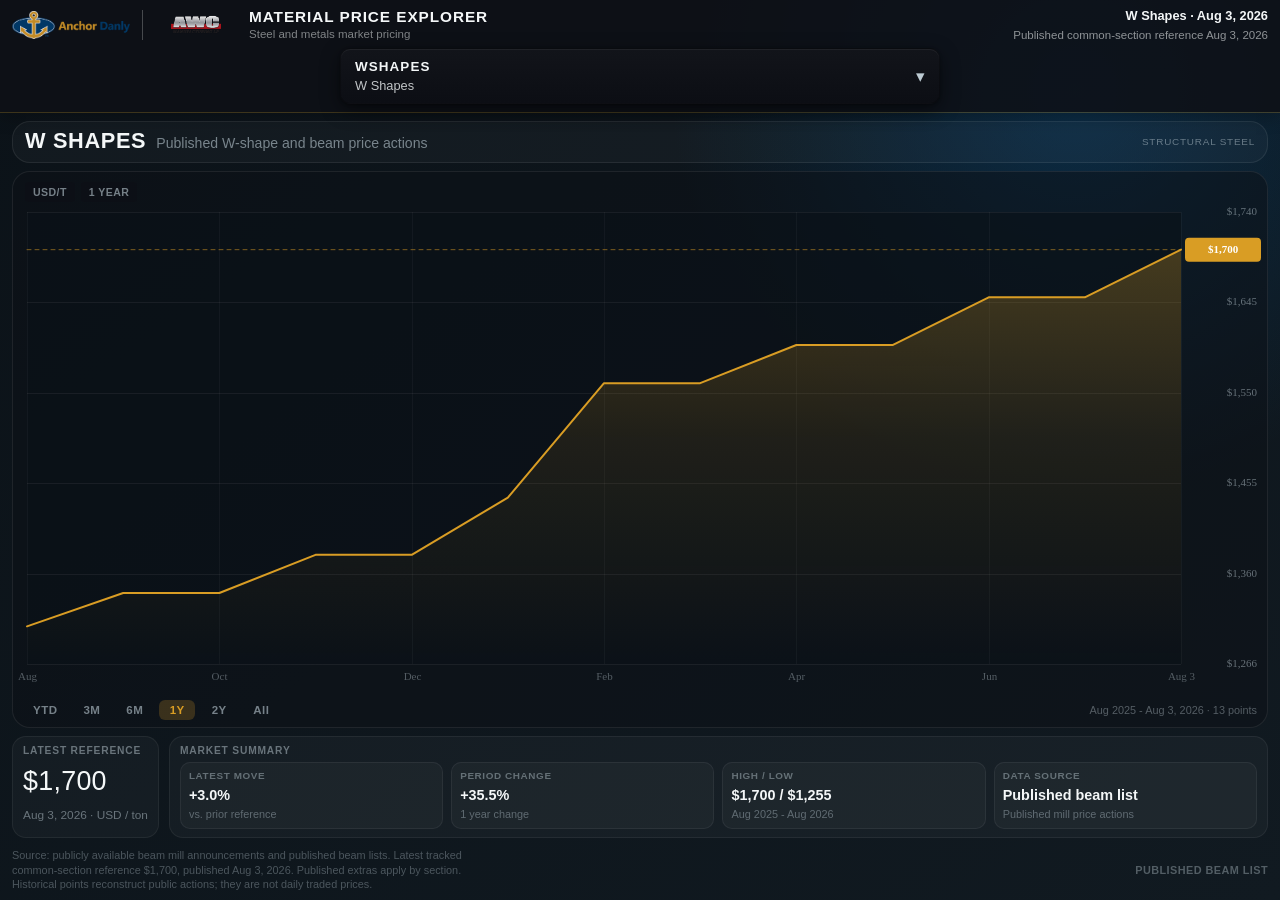
==== commit de7e50f6: "Publish presentation runtime" ====
--- a/assets/tools/material-price-explorer.html
+++ b/assets/tools/material-price-explorer.html
@@ -1404,7 +1404,7 @@
           </section>
         </div></main>
 <script id="index-data" type="application/json">{
-  "generated_at": "2026-10-23",
+  "generated_at": "2026-11-27",
   "source_family": "U.S. Bureau of Labor Statistics via FRED",
   "caveat": "Public shape-family monthly index data. Not transactional mill quotes.",
   "profiles": [
@@ -1840,11 +1840,11 @@
         },
         {
           "date": "2026-09-01",
-          "value": 185.953
+          "value": 183.249
         }
       ],
       "refresh_status": "ok",
-      "refresh_attempted_at": "2026-10-23"
+      "refresh_attempted_at": "2026-11-27"
     },
     {
       "id": "hss",
@@ -2246,7 +2246,7 @@
         }
       ],
       "refresh_status": "ok",
-      "refresh_attempted_at": "2026-10-23"
+      "refresh_attempted_at": "2026-11-27"
     },
     {
       "id": "pipe",
@@ -2648,7 +2648,7 @@
         }
       ],
       "refresh_status": "ok",
-      "refresh_attempted_at": "2026-10-23"
+      "refresh_attempted_at": "2026-11-27"
     },
     {
       "id": "stainless",
@@ -2658,7 +2658,7 @@
       "source_url": "https://fred.stlouisfed.org/series/WPU10170674",
       "proxy": false,
       "notes": "Public monthly stainless shape-family proxy.",
-      "latest_observation_date": "2026-09-01",
+      "latest_observation_date": "2026-10-01",
       "observations": [
         {
           "date": "2010-12-01",
@@ -3419,10 +3419,14 @@
         {
           "date": "2026-09-01",
           "value": 154.21
+        },
+        {
+          "date": "2026-10-01",
+          "value": 155.432
         }
       ],
       "refresh_status": "ok",
-      "refresh_attempted_at": "2026-10-23"
+      "refresh_attempted_at": "2026-11-27"
     },
     {
       "id": "aluminum",
@@ -3432,7 +3436,7 @@
       "source_url": "https://fred.stlouisfed.org/series/WPU102501",
       "proxy": false,
       "notes": "Good public monthly aluminum shape-family series.",
-      "latest_observation_date": "2026-09-01",
+      "latest_observation_date": "2026-10-01",
       "observations": [
         {
           "date": "1947-01-01",
@@ -7248,23 +7252,27 @@
         },
         {
           "date": "2026-06-01",
-          "value": 394.359
+          "value": 392.719
         },
         {
           "date": "2026-07-01",
-          "value": 388.092
+          "value": 386.341
         },
         {
           "date": "2026-08-01",
-          "value": 370.931
+          "value": 369.343
         },
         {
           "date": "2026-09-01",
-          "value": 370.48
+          "value": 369.158
+        },
+        {
+          "date": "2026-10-01",
+          "value": 371.703
         }
       ],
       "refresh_status": "ok",
-      "refresh_attempted_at": "2026-10-23"
+      "refresh_attempted_at": "2026-11-27"
     },
     {
       "id": "brass",
@@ -7274,7 +7282,7 @@
       "source_url": "https://fred.stlouisfed.org/series/WPU102502",
       "proxy": false,
       "notes": "Best public brass-family fit currently identified.",
-      "latest_observation_date": "2026-09-01",
+      "latest_observation_date": "2026-10-01",
       "observations": [
         {
           "date": "1953-12-01",
@@ -10771,14 +10779,18 @@
         {
           "date": "2026-09-01",
           "value": 835.342
+        },
+        {
+          "date": "2026-10-01",
+          "value": 829.703
         }
       ],
       "refresh_status": "ok",
-      "refresh_attempted_at": "2026-10-23"
+      "refresh_attempted_at": "2026-11-27"
     }
   ]
 }</script><script id="announcement-data" type="application/json">{
-  "generated_at": "2026-10-23",
+  "generated_at": "2026-11-27",
   "source_note": "Reviewed September 16, 2026. Displayed W-shape references include the August 3 official mill list. Retained HRC/rebar editorial tapes are historical and excluded from the buyer chart selector; live-refresh futures curves are shown separately.",
   "categories": [
     {
@@ -11335,7 +11347,7 @@
     }
   ]
 }</script><script id="futures-data" type="application/json">{
-  "generated_at": "2026-10-23",
+  "generated_at": "2026-11-27",
   "source_family": "Public futures contract tables and benchmark fallbacks",
   "caveat": "Contract-month curves use public TradingView futures contract tables when available. Trading Economics benchmark rows are retained as fallback context. Values are not exchange settlement files or executable quotes.",
   "contracts": [
@@ -11345,39 +11357,26 @@
       "ticker": "HRC",
       "symbol": "HRC:COM",
       "unit": "USD per ton",
-      "latest_price": 1292.0,
-      "latest_date": "2026-10-23",
-      "day_change_pct": 0.46656298600311047,
-      "month_change_pct": 4.4,
-      "year_change_pct": 63.48,
+      "latest_price": 1352.0,
+      "latest_date": "2026-11-27",
+      "day_change_pct": 0.0,
+      "month_change_pct": 8.4,
+      "year_change_pct": 67.49,
       "source_url": "https://www.tradingview.com/symbols/COMEX-HRC1%21/contracts/",
-      "source_note": "TradingView public futures contract table, refreshed October 23, 2026.",
+      "source_note": "TradingView public futures contract table, refreshed November 27, 2026.",
       "benchmark_source_url": "https://www.tradingview.com/symbols/COMEX-HRC1%21/contracts/",
-      "benchmark_source_note": "Trading Economics public hrc steel commodity page, updated October 23, 2026.",
+      "benchmark_source_note": "Trading Economics public hrc steel commodity page, updated November 12, 2026.",
       "curve": [
-        {
-          "contract": "HRCV2026",
-          "contract_label": "Oct 2026",
-          "delivery_month": "2026-10",
-          "expiration_date": "20261029",
-          "price": 1292.0,
-          "change_pct": 0.46656298600311047,
-          "change_abs": 6.0,
-          "high": 1292.0,
-          "low": 1291.0,
-          "source_url": "https://www.tradingview.com/symbols/COMEX-HRC1%21/contracts/",
-          "source_status": "parsed_tradingview_contract_table"
-        },
         {
           "contract": "HRCX2026",
           "contract_label": "Nov 2026",
           "delivery_month": "2026-11",
           "expiration_date": "20261127",
-          "price": 1347.0,
-          "change_pct": 0.7479431563201197,
-          "change_abs": 10.0,
-          "high": 1347.0,
-          "low": 1339.0,
+          "price": 1352.0,
+          "change_pct": 0.0,
+          "change_abs": 0.0,
+          "high": 1352.0,
+          "low": 1352.0,
           "source_url": "https://www.tradingview.com/symbols/COMEX-HRC1%21/contracts/",
           "source_status": "parsed_tradingview_contract_table"
         },
@@ -11386,11 +11385,11 @@
           "contract_label": "Dec 2026",
           "delivery_month": "2026-12",
           "expiration_date": "20261231",
-          "price": 1380.0,
-          "change_pct": 0.36363636363636365,
-          "change_abs": 5.0,
-          "high": 1382.0,
-          "low": 1372.0,
+          "price": 1407.0,
+          "change_pct": 0.2851033499643621,
+          "change_abs": 4.0,
+          "high": 1407.0,
+          "low": 1402.0,
           "source_url": "https://www.tradingview.com/symbols/COMEX-HRC1%21/contracts/",
           "source_status": "parsed_tradingview_contract_table"
         },
@@ -11399,11 +11398,11 @@
           "contract_label": "Jan 2027",
           "delivery_month": "2027-01",
           "expiration_date": "20270128",
-          "price": 1400.0,
-          "change_pct": 1.0101010101010102,
-          "change_abs": 14.0,
-          "high": 1400.0,
-          "low": 1390.0,
+          "price": 1433.0,
+          "change_pct": 0.2097902097902098,
+          "change_abs": 3.0,
+          "high": 1435.0,
+          "low": 1429.0,
           "source_url": "https://www.tradingview.com/symbols/COMEX-HRC1%21/contracts/",
           "source_status": "parsed_tradingview_contract_table"
         },
@@ -11412,11 +11411,11 @@
           "contract_label": "Feb 2027",
           "delivery_month": "2027-02",
           "expiration_date": "20270225",
-          "price": 1368.0,
-          "change_pct": 0.959409594095941,
-          "change_abs": 13.0,
-          "high": 1370.0,
-          "low": 1362.0,
+          "price": 1430.0,
+          "change_pct": 0.21023125437981782,
+          "change_abs": 3.0,
+          "high": 1435.0,
+          "low": 1430.0,
           "source_url": "https://www.tradingview.com/symbols/COMEX-HRC1%21/contracts/",
           "source_status": "parsed_tradingview_contract_table"
         },
@@ -11425,11 +11424,11 @@
           "contract_label": "Mar 2027",
           "delivery_month": "2027-03",
           "expiration_date": "20270401",
-          "price": 1350.0,
-          "change_pct": 0.9723261032161555,
-          "change_abs": 13.0,
-          "high": 1350.0,
-          "low": 1345.0,
+          "price": 1412.0,
+          "change_pct": 0.07087172218284904,
+          "change_abs": 1.0,
+          "high": 1417.0,
+          "low": 1412.0,
           "source_url": "https://www.tradingview.com/symbols/COMEX-HRC1%21/contracts/",
           "source_status": "parsed_tradingview_contract_table"
         },
@@ -11438,11 +11437,11 @@
           "contract_label": "Apr 2027",
           "delivery_month": "2027-04",
           "expiration_date": "20270429",
-          "price": 1314.0,
-          "change_pct": 1.8604651162790697,
-          "change_abs": 24.0,
-          "high": 1314.0,
-          "low": 1314.0,
+          "price": 1380.0,
+          "change_pct": 0.0725163161711385,
+          "change_abs": 1.0,
+          "high": 1381.0,
+          "low": 1380.0,
           "source_url": "https://www.tradingview.com/symbols/COMEX-HRC1%21/contracts/",
           "source_status": "parsed_tradingview_contract_table"
         },
@@ -11451,11 +11450,11 @@
           "contract_label": "May 2027",
           "delivery_month": "2027-05",
           "expiration_date": "20270527",
-          "price": 1262.0,
-          "change_pct": 0.07930214115781126,
+          "price": 1344.0,
+          "change_pct": 0.07446016381236038,
           "change_abs": 1.0,
-          "high": 1269.0,
-          "low": 1262.0,
+          "high": 1344.0,
+          "low": 1344.0,
           "source_url": "https://www.tradingview.com/symbols/COMEX-HRC1%21/contracts/",
           "source_status": "parsed_tradingview_contract_table"
         },
@@ -11464,11 +11463,11 @@
           "contract_label": "Jun 2027",
           "delivery_month": "2027-06",
           "expiration_date": "20270701",
-          "price": 1230.0,
-          "change_pct": -0.24330900243309003,
-          "change_abs": -3.0,
-          "high": 1230.0,
-          "low": 1230.0,
+          "price": 1307.0,
+          "change_pct": 0.0765696784073507,
+          "change_abs": 1.0,
+          "high": 1307.0,
+          "low": 1300.0,
           "source_url": "https://www.tradingview.com/symbols/COMEX-HRC1%21/contracts/",
           "source_status": "parsed_tradingview_contract_table"
         },
@@ -11477,11 +11476,11 @@
           "contract_label": "Jul 2027",
           "delivery_month": "2027-07",
           "expiration_date": "20270729",
-          "price": 1170.0,
-          "change_pct": 0.0,
-          "change_abs": 0.0,
-          "high": 1170.0,
-          "low": 1170.0,
+          "price": 1258.0,
+          "change_pct": 0.07955449482895784,
+          "change_abs": 1.0,
+          "high": 1258.0,
+          "low": 1258.0,
           "source_url": "https://www.tradingview.com/symbols/COMEX-HRC1%21/contracts/",
           "source_status": "parsed_tradingview_contract_table"
         },
@@ -11490,11 +11489,11 @@
           "contract_label": "Aug 2027",
           "delivery_month": "2027-08",
           "expiration_date": "20270826",
-          "price": 1155.0,
-          "change_pct": -0.2590673575129534,
-          "change_abs": -3.0,
-          "high": 1155.0,
-          "low": 1155.0,
+          "price": 1210.0,
+          "change_pct": 0.0827129859387924,
+          "change_abs": 1.0,
+          "high": 1210.0,
+          "low": 1210.0,
           "source_url": "https://www.tradingview.com/symbols/COMEX-HRC1%21/contracts/",
           "source_status": "parsed_tradingview_contract_table"
         },
@@ -11503,11 +11502,11 @@
           "contract_label": "Sep 2027",
           "delivery_month": "2027-09",
           "expiration_date": "20270930",
-          "price": 1139.0,
-          "change_pct": -0.4370629370629371,
-          "change_abs": -5.0,
-          "high": 1140.0,
-          "low": 1139.0,
+          "price": 1185.0,
+          "change_pct": 0.08445945945945946,
+          "change_abs": 1.0,
+          "high": 1185.0,
+          "low": 1185.0,
           "source_url": "https://www.tradingview.com/symbols/COMEX-HRC1%21/contracts/",
           "source_status": "parsed_tradingview_contract_table"
         },
@@ -11516,11 +11515,11 @@
           "contract_label": "Oct 2027",
           "delivery_month": "2027-10",
           "expiration_date": "20271028",
-          "price": 1125.0,
-          "change_pct": 0.8968609865470852,
-          "change_abs": 10.0,
-          "high": 1200.0,
-          "low": 1125.0,
+          "price": 1130.0,
+          "change_pct": 0.0,
+          "change_abs": 0.0,
+          "high": 1130.0,
+          "low": 1130.0,
           "source_url": "https://www.tradingview.com/symbols/COMEX-HRC1%21/contracts/",
           "source_status": "parsed_tradingview_contract_table"
         },
@@ -11530,9 +11529,9 @@
           "delivery_month": "2027-11",
           "expiration_date": "20271126",
           "price": 1125.0,
-          "change_pct": 1.4427412082957618,
-          "change_abs": 16.0,
-          "high": 1200.0,
+          "change_pct": -0.08880994671403197,
+          "change_abs": -1.0,
+          "high": 1125.0,
           "low": 1125.0,
           "source_url": "https://www.tradingview.com/symbols/COMEX-HRC1%21/contracts/",
           "source_status": "parsed_tradingview_contract_table"
@@ -11542,11 +11541,11 @@
           "contract_label": "Dec 2027",
           "delivery_month": "2027-12",
           "expiration_date": "20271230",
-          "price": 1125.0,
-          "change_pct": 1.4427412082957618,
-          "change_abs": 16.0,
-          "high": 1200.0,
-          "low": 1125.0,
+          "price": 1120.0,
+          "change_pct": 0.0,
+          "change_abs": 0.0,
+          "high": 1120.0,
+          "low": 1120.0,
           "source_url": "https://www.tradingview.com/symbols/COMEX-HRC1%21/contracts/",
           "source_status": "parsed_tradingview_contract_table"
         },
@@ -11556,8 +11555,8 @@
           "delivery_month": "2028-01",
           "expiration_date": "20280127",
           "price": 1125.0,
-          "change_pct": 1.4427412082957618,
-          "change_abs": 16.0,
+          "change_pct": 0.0,
+          "change_abs": 0.0,
           "high": 1125.0,
           "low": 1125.0,
           "source_url": "https://www.tradingview.com/symbols/COMEX-HRC1%21/contracts/",
@@ -11568,11 +11567,11 @@
           "contract_label": "Feb 2028",
           "delivery_month": "2028-02",
           "expiration_date": "20280224",
-          "price": 1125.0,
-          "change_pct": 1.4427412082957618,
-          "change_abs": 16.0,
-          "high": 1125.0,
-          "low": 1125.0,
+          "price": 1123.0,
+          "change_pct": 0.0,
+          "change_abs": 0.0,
+          "high": 1123.0,
+          "low": 1123.0,
           "source_url": "https://www.tradingview.com/symbols/COMEX-HRC1%21/contracts/",
           "source_status": "parsed_tradingview_contract_table"
         },
@@ -11581,11 +11580,11 @@
           "contract_label": "Mar 2028",
           "delivery_month": "2028-03",
           "expiration_date": "20280330",
-          "price": 1125.0,
-          "change_pct": 1.4427412082957618,
-          "change_abs": 16.0,
-          "high": 1125.0,
-          "low": 1125.0,
+          "price": 1108.0,
+          "change_pct": 0.0,
+          "change_abs": 0.0,
+          "high": 1108.0,
+          "low": 1108.0,
           "source_url": "https://www.tradingview.com/symbols/COMEX-HRC1%21/contracts/",
           "source_status": "parsed_tradingview_contract_table"
         },
@@ -11594,11 +11593,11 @@
           "contract_label": "Apr 2028",
           "delivery_month": "2028-04",
           "expiration_date": "20280427",
-          "price": 1125.0,
-          "change_pct": 1.4427412082957618,
-          "change_abs": 16.0,
-          "high": 1125.0,
-          "low": 1125.0,
+          "price": 1108.0,
+          "change_pct": 0.0,
+          "change_abs": 0.0,
+          "high": 1108.0,
+          "low": 1108.0,
           "source_url": "https://www.tradingview.com/symbols/COMEX-HRC1%21/contracts/",
           "source_status": "parsed_tradingview_contract_table"
         },
@@ -11607,11 +11606,11 @@
           "contract_label": "May 2028",
           "delivery_month": "2028-05",
           "expiration_date": "20280601",
-          "price": 1125.0,
-          "change_pct": 1.4427412082957618,
-          "change_abs": 16.0,
-          "high": 1125.0,
-          "low": 1125.0,
+          "price": 1108.0,
+          "change_pct": 0.0,
+          "change_abs": 0.0,
+          "high": 1108.0,
+          "low": 1108.0,
           "source_url": "https://www.tradingview.com/symbols/COMEX-HRC1%21/contracts/",
           "source_status": "parsed_tradingview_contract_table"
         },
@@ -11620,11 +11619,11 @@
           "contract_label": "Jun 2028",
           "delivery_month": "2028-06",
           "expiration_date": "20280629",
-          "price": 1125.0,
-          "change_pct": 1.4427412082957618,
-          "change_abs": 16.0,
-          "high": 1125.0,
-          "low": 1125.0,
+          "price": 1108.0,
+          "change_pct": 0.0,
+          "change_abs": 0.0,
+          "high": 1108.0,
+          "low": 1108.0,
           "source_url": "https://www.tradingview.com/symbols/COMEX-HRC1%21/contracts/",
           "source_status": "parsed_tradingview_contract_table"
         },
@@ -11633,11 +11632,11 @@
           "contract_label": "Jul 2028",
           "delivery_month": "2028-07",
           "expiration_date": "20280727",
-          "price": 1125.0,
-          "change_pct": 1.4427412082957618,
-          "change_abs": 16.0,
-          "high": 1125.0,
-          "low": 1125.0,
+          "price": 1108.0,
+          "change_pct": 0.0,
+          "change_abs": 0.0,
+          "high": 1108.0,
+          "low": 1108.0,
           "source_url": "https://www.tradingview.com/symbols/COMEX-HRC1%21/contracts/",
           "source_status": "parsed_tradingview_contract_table"
         },
@@ -11646,11 +11645,11 @@
           "contract_label": "Aug 2028",
           "delivery_month": "2028-08",
           "expiration_date": "20280831",
-          "price": 1125.0,
-          "change_pct": 1.4427412082957618,
-          "change_abs": 16.0,
-          "high": 1125.0,
-          "low": 1125.0,
+          "price": 1108.0,
+          "change_pct": 0.0,
+          "change_abs": 0.0,
+          "high": 1108.0,
+          "low": 1108.0,
           "source_url": "https://www.tradingview.com/symbols/COMEX-HRC1%21/contracts/",
           "source_status": "parsed_tradingview_contract_table"
         },
@@ -11659,11 +11658,11 @@
           "contract_label": "Sep 2028",
           "delivery_month": "2028-09",
           "expiration_date": "20280928",
-          "price": 1125.0,
-          "change_pct": 1.4427412082957618,
-          "change_abs": 16.0,
-          "high": 1125.0,
-          "low": 1125.0,
+          "price": 1108.0,
+          "change_pct": 0.0,
+          "change_abs": 0.0,
+          "high": 1108.0,
+          "low": 1108.0,
           "source_url": "https://www.tradingview.com/symbols/COMEX-HRC1%21/contracts/",
           "source_status": "parsed_tradingview_contract_table"
         },
@@ -11672,11 +11671,11 @@
           "contract_label": "Oct 2028",
           "delivery_month": "2028-10",
           "expiration_date": "20281026",
-          "price": 1125.0,
-          "change_pct": 1.4427412082957618,
-          "change_abs": 16.0,
-          "high": 1125.0,
-          "low": 1125.0,
+          "price": 1108.0,
+          "change_pct": 0.0,
+          "change_abs": 0.0,
+          "high": 1108.0,
+          "low": 1108.0,
           "source_url": "https://www.tradingview.com/symbols/COMEX-HRC1%21/contracts/",
           "source_status": "parsed_tradingview_contract_table"
         },
@@ -11685,11 +11684,11 @@
           "contract_label": "Nov 2028",
           "delivery_month": "2028-11",
           "expiration_date": "20281130",
-          "price": 1125.0,
-          "change_pct": 1.4427412082957618,
-          "change_abs": 16.0,
-          "high": 1125.0,
-          "low": 1125.0,
+          "price": 1108.0,
+          "change_pct": 0.0,
+          "change_abs": 0.0,
+          "high": 1108.0,
+          "low": 1108.0,
           "source_url": "https://www.tradingview.com/symbols/COMEX-HRC1%21/contracts/",
           "source_status": "parsed_tradingview_contract_table"
         },
@@ -11698,11 +11697,11 @@
           "contract_label": "Dec 2028",
           "delivery_month": "2028-12",
           "expiration_date": "20281228",
-          "price": 1125.0,
-          "change_pct": 1.4427412082957618,
-          "change_abs": 16.0,
-          "high": 1125.0,
-          "low": 1125.0,
+          "price": 1108.0,
+          "change_pct": 0.0,
+          "change_abs": 0.0,
+          "high": 1108.0,
+          "low": 1108.0,
           "source_url": "https://www.tradingview.com/symbols/COMEX-HRC1%21/contracts/",
           "source_status": "parsed_tradingview_contract_table"
         },
@@ -11711,11 +11710,11 @@
           "contract_label": "Jan 2029",
           "delivery_month": "2029-01",
           "expiration_date": "20290201",
-          "price": 1125.0,
-          "change_pct": 1.4427412082957618,
-          "change_abs": 16.0,
-          "high": 1125.0,
-          "low": 1125.0,
+          "price": 1108.0,
+          "change_pct": 0.0,
+          "change_abs": 0.0,
+          "high": 1108.0,
+          "low": 1108.0,
           "source_url": "https://www.tradingview.com/symbols/COMEX-HRC1%21/contracts/",
           "source_status": "parsed_tradingview_contract_table"
         },
@@ -11724,11 +11723,11 @@
           "contract_label": "Feb 2029",
           "delivery_month": "2029-02",
           "expiration_date": "20290301",
-          "price": 1125.0,
-          "change_pct": 1.4427412082957618,
-          "change_abs": 16.0,
-          "high": 1125.0,
-          "low": 1125.0,
+          "price": 1108.0,
+          "change_pct": 0.0,
+          "change_abs": 0.0,
+          "high": 1108.0,
+          "low": 1108.0,
           "source_url": "https://www.tradingview.com/symbols/COMEX-HRC1%21/contracts/",
           "source_status": "parsed_tradingview_contract_table"
         },
@@ -11737,11 +11736,11 @@
           "contract_label": "Mar 2029",
           "delivery_month": "2029-03",
           "expiration_date": "20290329",
-          "price": 1125.0,
-          "change_pct": 1.4427412082957618,
-          "change_abs": 16.0,
-          "high": 1125.0,
-          "low": 1125.0,
+          "price": 1108.0,
+          "change_pct": 0.0,
+          "change_abs": 0.0,
+          "high": 1108.0,
+          "low": 1108.0,
           "source_url": "https://www.tradingview.com/symbols/COMEX-HRC1%21/contracts/",
           "source_status": "parsed_tradingview_contract_table"
         },
@@ -11750,11 +11749,11 @@
           "contract_label": "Apr 2029",
           "delivery_month": "2029-04",
           "expiration_date": "20290426",
-          "price": 1125.0,
-          "change_pct": 1.4427412082957618,
-          "change_abs": 16.0,
-          "high": 1125.0,
-          "low": 1125.0,
+          "price": 1108.0,
+          "change_pct": 0.0,
+          "change_abs": 0.0,
+          "high": 1108.0,
+          "low": 1108.0,
           "source_url": "https://www.tradingview.com/symbols/COMEX-HRC1%21/contracts/",
           "source_status": "parsed_tradingview_contract_table"
         },
@@ -11763,11 +11762,11 @@
           "contract_label": "May 2029",
           "delivery_month": "2029-05",
           "expiration_date": "20290531",
-          "price": 1125.0,
-          "change_pct": 1.4427412082957618,
-          "change_abs": 16.0,
-          "high": 1125.0,
-          "low": 1125.0,
+          "price": 1108.0,
+          "change_pct": 0.0,
+          "change_abs": 0.0,
+          "high": 1108.0,
+          "low": 1108.0,
           "source_url": "https://www.tradingview.com/symbols/COMEX-HRC1%21/contracts/",
           "source_status": "parsed_tradingview_contract_table"
         },
@@ -11776,11 +11775,11 @@
           "contract_label": "Jun 2029",
           "delivery_month": "2029-06",
           "expiration_date": "20290628",
-          "price": 1125.0,
-          "change_pct": 1.4427412082957618,
-          "change_abs": 16.0,
-          "high": 1125.0,
-          "low": 1125.0,
+          "price": 1108.0,
+          "change_pct": 0.0,
+          "change_abs": 0.0,
+          "high": 1108.0,
+          "low": 1108.0,
           "source_url": "https://www.tradingview.com/symbols/COMEX-HRC1%21/contracts/",
           "source_status": "parsed_tradingview_contract_table"
         },
@@ -11789,11 +11788,11 @@
           "contract_label": "Jul 2029",
           "delivery_month": "2029-07",
           "expiration_date": "20290726",
-          "price": 1125.0,
-          "change_pct": 1.4427412082957618,
-          "change_abs": 16.0,
-          "high": 1125.0,
-          "low": 1125.0,
+          "price": 1108.0,
+          "change_pct": 0.0,
+          "change_abs": 0.0,
+          "high": 1108.0,
+          "low": 1108.0,
           "source_url": "https://www.tradingview.com/symbols/COMEX-HRC1%21/contracts/",
           "source_status": "parsed_tradingview_contract_table"
         },
@@ -11802,11 +11801,11 @@
           "contract_label": "Aug 2029",
           "delivery_month": "2029-08",
           "expiration_date": "20290830",
-          "price": 1125.0,
-          "change_pct": 1.4427412082957618,
-          "change_abs": 16.0,
-          "high": 1125.0,
-          "low": 1125.0,
+          "price": 1108.0,
+          "change_pct": 0.0,
+          "change_abs": 0.0,
+          "high": 1108.0,
+          "low": 1108.0,
           "source_url": "https://www.tradingview.com/symbols/COMEX-HRC1%21/contracts/",
           "source_status": "parsed_tradingview_contract_table"
         },
@@ -11815,11 +11814,11 @@
           "contract_label": "Sep 2029",
           "delivery_month": "2029-09",
           "expiration_date": "20290927",
-          "price": 1125.0,
-          "change_pct": 1.4427412082957618,
-          "change_abs": 16.0,
-          "high": 1125.0,
-          "low": 1125.0,
+          "price": 1108.0,
+          "change_pct": 0.0,
+          "change_abs": 0.0,
+          "high": 1108.0,
+          "low": 1108.0,
           "source_url": "https://www.tradingview.com/symbols/COMEX-HRC1%21/contracts/",
           "source_status": "parsed_tradingview_contract_table"
         },
@@ -11828,11 +11827,11 @@
           "contract_label": "Oct 2029",
           "delivery_month": "2029-10",
           "expiration_date": "20291101",
-          "price": 1125.0,
-          "change_pct": 1.4427412082957618,
-          "change_abs": 16.0,
-          "high": 1125.0,
-          "low": 1125.0,
+          "price": 1108.0,
+          "change_pct": 0.0,
+          "change_abs": 0.0,
+          "high": 1108.0,
+          "low": 1108.0,
           "source_url": "https://www.tradingview.com/symbols/COMEX-HRC1%21/contracts/",
           "source_status": "parsed_tradingview_contract_table"
         },
@@ -11841,11 +11840,11 @@
           "contract_label": "Nov 2029",
           "delivery_month": "2029-11",
           "expiration_date": "20291129",
-          "price": 1125.0,
-          "change_pct": 1.4427412082957618,
-          "change_abs": 16.0,
-          "high": 1125.0,
-          "low": 1125.0,
+          "price": 1108.0,
+          "change_pct": 0.0,
+          "change_abs": 0.0,
+          "high": 1108.0,
+          "low": 1108.0,
           "source_url": "https://www.tradingview.com/symbols/COMEX-HRC1%21/contracts/",
           "source_status": "parsed_tradingview_contract_table"
         },
@@ -11854,11 +11853,11 @@
           "contract_label": "Dec 2029",
           "delivery_month": "2029-12",
           "expiration_date": "20291227",
-          "price": 1125.0,
-          "change_pct": 1.4427412082957618,
-          "change_abs": 16.0,
-          "high": 1125.0,
-          "low": 1125.0,
+          "price": 1108.0,
+          "change_pct": 0.0,
+          "change_abs": 0.0,
+          "high": 1108.0,
+          "low": 1108.0,
           "source_url": "https://www.tradingview.com/symbols/COMEX-HRC1%21/contracts/",
           "source_status": "parsed_tradingview_contract_table"
         }
@@ -11866,7 +11865,7 @@
       "curve_refresh_status": "ok",
       "curve_source_label": "TradingView futures contract table",
       "source_status": "parsed_tradingview_contract_table",
-      "day_change_abs": 6.0
+      "day_change_abs": 0.0
     },
     {
       "id": "aluminum_futures",
@@ -11874,52 +11873,26 @@
       "ticker": "ALI",
       "symbol": "LMAHDS03:COM",
       "unit": "USD per ton",
-      "latest_price": 3193.0,
-      "latest_date": "2026-10-23",
-      "day_change_pct": 0.4798992998190543,
-      "month_change_pct": -6.41,
-      "year_change_pct": 6.55,
+      "latest_price": 2822.25,
+      "latest_date": "2026-11-27",
+      "day_change_pct": 2.1628959276018103,
+      "month_change_pct": -0.57,
+      "year_change_pct": 4.85,
       "source_url": "https://www.tradingview.com/symbols/COMEX-ALI1%21/contracts/",
-      "source_note": "TradingView public futures contract table, refreshed October 23, 2026.",
+      "source_note": "TradingView public futures contract table, refreshed November 27, 2026.",
       "benchmark_source_url": "https://www.tradingview.com/symbols/COMEX-ALI1%21/contracts/",
-      "benchmark_source_note": "Trading Economics public aluminum commodity page, updated October 23, 2026.",
+      "benchmark_source_note": "Trading Economics public aluminum commodity page, updated November 12, 2026.",
       "curve": [
-        {
-          "contract": "ALIV2026",
-          "contract_label": "Oct 2026",
-          "delivery_month": "2026-10",
-          "expiration_date": "20261028",
-          "price": 3193.0,
-          "change_pct": 0.4798992998190543,
-          "change_abs": 15.25,
-          "high": 3193.0,
-          "low": 3193.0,
-          "source_url": "https://www.tradingview.com/symbols/COMEX-ALI1%21/contracts/",
-          "source_status": "parsed_tradingview_contract_table"
-        },
-        {
-          "contract": "ALIX2026",
-          "contract_label": "Nov 2026",
-          "delivery_month": "2026-11",
-          "expiration_date": "20261125",
-          "price": 3203.0,
-          "change_pct": -0.07799095304944627,
-          "change_abs": -2.5,
-          "high": 3300.0,
-          "low": 3203.0,
-          "source_url": "https://www.tradingview.com/symbols/COMEX-ALI1%21/contracts/",
-          "source_status": "parsed_tradingview_contract_table"
-        },
         {
           "contract": "ALIZ2026",
           "contract_label": "Dec 2026",
           "delivery_month": "2026-12",
           "expiration_date": "20261229",
-          "price": 3213.0,
-          "change_pct": 1.862566378695411,
-          "change_abs": 58.75,
-          "high": 3225.0,
-          "low": 3190.5,
+          "price": 2822.25,
+          "change_pct": 2.1628959276018103,
+          "change_abs": 59.75,
+          "high": 2822.25,
+          "low": 2822.25,
           "source_url": "https://www.tradingview.com/symbols/COMEX-ALI1%21/contracts/",
           "source_status": "parsed_tradingview_contract_table"
         },
@@ -11928,11 +11901,11 @@
           "contract_label": "Jan 2027",
           "delivery_month": "2027-01",
           "expiration_date": "20270127",
-          "price": 3136.0,
-          "change_pct": 1.406628940986257,
-          "change_abs": 43.5,
-          "high": 3136.75,
-          "low": 3073.0,
+          "price": 2823.25,
+          "change_pct": 2.162113262167541,
+          "change_abs": 59.75,
+          "high": 2850.0,
+          "low": 2817.0,
           "source_url": "https://www.tradingview.com/symbols/COMEX-ALI1%21/contracts/",
           "source_status": "parsed_tradingview_contract_table"
         },
@@ -11941,11 +11914,11 @@
           "contract_label": "Feb 2027",
           "delivery_month": "2027-02",
           "expiration_date": "20270224",
-          "price": 3113.25,
-          "change_pct": 0.7361268403171007,
-          "change_abs": 22.75,
-          "high": 3123.75,
-          "low": 3112.75,
+          "price": 2786.0,
+          "change_pct": 1.5768845137179837,
+          "change_abs": 43.25,
+          "high": 2860.0,
+          "low": 2768.5,
           "source_url": "https://www.tradingview.com/symbols/COMEX-ALI1%21/contracts/",
           "source_status": "parsed_tradingview_contract_table"
         },
@@ -11954,11 +11927,11 @@
           "contract_label": "Mar 2027",
           "delivery_month": "2027-03",
           "expiration_date": "20270329",
-          "price": 3087.0,
-          "change_pct": -1.2001920307249159,
-          "change_abs": -37.5,
-          "high": 3087.0,
-          "low": 3075.75,
+          "price": 2798.0,
+          "change_pct": 1.689987279665637,
+          "change_abs": 46.5,
+          "high": 2863.0,
+          "low": 2798.0,
           "source_url": "https://www.tradingview.com/symbols/COMEX-ALI1%21/contracts/",
           "source_status": "parsed_tradingview_contract_table"
         },
@@ -11967,11 +11940,11 @@
           "contract_label": "Apr 2027",
           "delivery_month": "2027-04",
           "expiration_date": "20270428",
-          "price": 3091.75,
-          "change_pct": -1.1983702165055523,
-          "change_abs": -37.5,
-          "high": 3091.75,
-          "low": 3091.75,
+          "price": 2804.0,
+          "change_pct": 1.7047515415306493,
+          "change_abs": 47.0,
+          "high": 2804.0,
+          "low": 2804.0,
           "source_url": "https://www.tradingview.com/symbols/COMEX-ALI1%21/contracts/",
           "source_status": "parsed_tradingview_contract_table"
         },
@@ -11980,11 +11953,11 @@
           "contract_label": "May 2027",
           "delivery_month": "2027-05",
           "expiration_date": "20270526",
-          "price": 3099.75,
-          "change_pct": -1.1953143676786995,
-          "change_abs": -37.5,
-          "high": 3099.75,
-          "low": 3099.75,
+          "price": 2799.0,
+          "change_pct": 1.7078488372093021,
+          "change_abs": 47.0,
+          "high": 2799.0,
+          "low": 2799.0,
           "source_url": "https://www.tradingview.com/symbols/COMEX-ALI1%21/contracts/",
           "source_status": "parsed_tradingview_contract_table"
         },
@@ -11993,11 +11966,11 @@
           "contract_label": "Jun 2027",
           "delivery_month": "2027-06",
           "expiration_date": "20270628",
-          "price": 3108.75,
-          "change_pct": -1.1918951132300357,
-          "change_abs": -37.5,
-          "high": 3108.75,
-          "low": 3108.75,
+          "price": 2789.0,
+          "change_pct": 1.7140773158278628,
+          "change_abs": 47.0,
+          "high": 2789.0,
+          "low": 2789.0,
           "source_url": "https://www.tradingview.com/symbols/COMEX-ALI1%21/contracts/",
           "source_status": "parsed_tradingview_contract_table"
         },
@@ -12006,11 +11979,11 @@
           "contract_label": "Jul 2027",
           "delivery_month": "2027-07",
           "expiration_date": "20270728",
-          "price": 3118.75,
-          "change_pct": -1.188118811881188,
-          "change_abs": -37.5,
-          "high": 3118.75,
-          "low": 3118.75,
+          "price": 2799.0,
+          "change_pct": 1.7078488372093021,
+          "change_abs": 47.0,
+          "high": 2799.0,
+          "low": 2799.0,
           "source_url": "https://www.tradingview.com/symbols/COMEX-ALI1%21/contracts/",
           "source_status": "parsed_tradingview_contract_table"
         },
@@ -12019,11 +11992,11 @@
           "contract_label": "Aug 2027",
           "delivery_month": "2027-08",
           "expiration_date": "20270827",
-          "price": 3139.25,
-          "change_pct": -1.1804517195246715,
-          "change_abs": -37.5,
-          "high": 3139.25,
-          "low": 3139.25,
+          "price": 2819.5,
+          "change_pct": 1.6952209197475203,
+          "change_abs": 47.0,
+          "high": 2819.5,
+          "low": 2819.5,
           "source_url": "https://www.tradingview.com/symbols/COMEX-ALI1%21/contracts/",
           "source_status": "parsed_tradingview_contract_table"
         },
@@ -12032,11 +12005,11 @@
           "contract_label": "Sep 2027",
           "delivery_month": "2027-09",
           "expiration_date": "20270928",
-          "price": 3148.5,
-          "change_pct": -1.177024482109228,
-          "change_abs": -37.5,
-          "high": 3148.5,
-          "low": 3148.5,
+          "price": 2828.75,
+          "change_pct": 1.689583895030107,
+          "change_abs": 47.0,
+          "high": 2828.75,
+          "low": 2828.75,
           "source_url": "https://www.tradingview.com/symbols/COMEX-ALI1%21/contracts/",
           "source_status": "parsed_tradingview_contract_table"
         },
@@ -12045,11 +12018,11 @@
           "contract_label": "Oct 2027",
           "delivery_month": "2027-10",
           "expiration_date": "20271027",
-          "price": 3162.5,
-          "change_pct": -1.171875,
-          "change_abs": -37.5,
-          "high": 3162.5,
-          "low": 3162.5,
+          "price": 2842.75,
+          "change_pct": 1.681123133327372,
+          "change_abs": 47.0,
+          "high": 2842.75,
+          "low": 2842.75,
           "source_url": "https://www.tradingview.com/symbols/COMEX-ALI1%21/contracts/",
           "source_status": "parsed_tradingview_contract_table"
         },
@@ -12058,11 +12031,11 @@
           "contract_label": "Nov 2027",
           "delivery_month": "2027-11",
           "expiration_date": "20271126",
-          "price": 3177.25,
-          "change_pct": -1.1664981724861965,
-          "change_abs": -37.5,
-          "high": 3177.25,
-          "low": 3177.25,
+          "price": 2857.5,
+          "change_pct": 1.6723003024372887,
+          "change_abs": 47.0,
+          "high": 2857.5,
+          "low": 2857.5,
           "source_url": "https://www.tradingview.com/symbols/COMEX-ALI1%21/contracts/",
           "source_status": "parsed_tradingview_contract_table"
         },
@@ -12071,11 +12044,11 @@
           "contract_label": "Dec 2027",
           "delivery_month": "2027-12",
           "expiration_date": "20271229",
-          "price": 3191.75,
-          "change_pct": -1.161260354571495,
-          "change_abs": -37.5,
-          "high": 3191.75,
-          "low": 3191.75,
+          "price": 2872.0,
+          "change_pct": 1.663716814159292,
+          "change_abs": 47.0,
+          "high": 2872.0,
+          "low": 2872.0,
           "source_url": "https://www.tradingview.com/symbols/COMEX-ALI1%21/contracts/",
           "source_status": "parsed_tradingview_contract_table"
         },
@@ -12084,11 +12057,11 @@
           "contract_label": "Jan 2028",
           "delivery_month": "2028-01",
           "expiration_date": "20280127",
-          "price": 3208.75,
-          "change_pct": -1.1551790527531767,
-          "change_abs": -37.5,
-          "high": 3208.75,
-          "low": 3208.75,
+          "price": 2889.0,
+          "change_pct": 1.6537649542575652,
+          "change_abs": 47.0,
+          "high": 2889.0,
+          "low": 2889.0,
           "source_url": "https://www.tradingview.com/symbols/COMEX-ALI1%21/contracts/",
           "source_status": "parsed_tradingview_contract_table"
         },
@@ -12097,11 +12070,11 @@
           "contract_label": "Feb 2028",
           "delivery_month": "2028-02",
           "expiration_date": "20280225",
-          "price": 3226.0,
-          "change_pct": -1.1490730810479546,
-          "change_abs": -37.5,
-          "high": 3226.0,
-          "low": 3226.0,
+          "price": 2906.25,
+          "change_pct": 1.643787706566407,
+          "change_abs": 47.0,
+          "high": 2906.25,
+          "low": 2906.25,
           "source_url": "https://www.tradingview.com/symbols/COMEX-ALI1%21/contracts/",
           "source_status": "parsed_tradingview_contract_table"
         },
@@ -12110,11 +12083,11 @@
           "contract_label": "Mar 2028",
           "delivery_month": "2028-03",
           "expiration_date": "20280329",
-          "price": 3243.25,
-          "change_pct": -1.143031319058142,
-          "change_abs": -37.5,
-          "high": 3243.25,
-          "low": 3243.25,
+          "price": 2923.5,
+          "change_pct": 1.633930123413871,
+          "change_abs": 47.0,
+          "high": 2923.5,
+          "low": 2923.5,
           "source_url": "https://www.tradingview.com/symbols/COMEX-ALI1%21/contracts/",
           "source_status": "parsed_tradingview_contract_table"
         },
@@ -12123,11 +12096,11 @@
           "contract_label": "Apr 2028",
           "delivery_month": "2028-04",
           "expiration_date": "20280426",
-          "price": 3261.75,
-          "change_pct": -1.1366219595362583,
-          "change_abs": -37.5,
-          "high": 3261.75,
-          "low": 3261.75,
+          "price": 2942.0,
+          "change_pct": 1.6234887737478412,
+          "change_abs": 47.0,
+          "high": 2942.0,
+          "low": 2942.0,
           "source_url": "https://www.tradingview.com/symbols/COMEX-ALI1%21/contracts/",
           "source_status": "parsed_tradingview_contract_table"
         },
@@ -12136,11 +12109,11 @@
           "contract_label": "May 2028",
           "delivery_month": "2028-05",
           "expiration_date": "20280526",
-          "price": 3279.0,
-          "change_pct": -1.1307100859339665,
-          "change_abs": -37.5,
-          "high": 3279.0,
-          "low": 3279.0,
+          "price": 2959.25,
+          "change_pct": 1.6138724354021805,
+          "change_abs": 47.0,
+          "high": 2959.25,
+          "low": 2959.25,
           "source_url": "https://www.tradingview.com/symbols/COMEX-ALI1%21/contracts/",
           "source_status": "parsed_tradingview_contract_table"
         },
@@ -12149,427 +12122,427 @@
           "contract_label": "Jun 2028",
           "delivery_month": "2028-06",
           "expiration_date": "20280628",
+          "price": 2976.25,
+          "change_pct": 1.6045062729367585,
+          "change_abs": 47.0,
+          "high": 2976.25,
+          "low": 2976.25,
+          "source_url": "https://www.tradingview.com/symbols/COMEX-ALI1%21/contracts/",
+          "source_status": "parsed_tradingview_contract_table"
+        },
+        {
+          "contract": "ALIN2028",
+          "contract_label": "Jul 2028",
+          "delivery_month": "2028-07",
+          "expiration_date": "20280727",
+          "price": 2991.5,
+          "change_pct": 1.5961962981830533,
+          "change_abs": 47.0,
+          "high": 2991.5,
+          "low": 2991.5,
+          "source_url": "https://www.tradingview.com/symbols/COMEX-ALI1%21/contracts/",
+          "source_status": "parsed_tradingview_contract_table"
+        },
+        {
+          "contract": "ALIQ2028",
+          "contract_label": "Aug 2028",
+          "delivery_month": "2028-08",
+          "expiration_date": "20280829",
+          "price": 3013.0,
+          "change_pct": 1.5846257585974375,
+          "change_abs": 47.0,
+          "high": 3013.0,
+          "low": 3013.0,
+          "source_url": "https://www.tradingview.com/symbols/COMEX-ALI1%21/contracts/",
+          "source_status": "parsed_tradingview_contract_table"
+        },
+        {
+          "contract": "ALIU2028",
+          "contract_label": "Sep 2028",
+          "delivery_month": "2028-09",
+          "expiration_date": "20280927",
+          "price": 3023.25,
+          "change_pct": 1.5791684166316673,
+          "change_abs": 47.0,
+          "high": 3023.25,
+          "low": 3023.25,
+          "source_url": "https://www.tradingview.com/symbols/COMEX-ALI1%21/contracts/",
+          "source_status": "parsed_tradingview_contract_table"
+        },
+        {
+          "contract": "ALIV2028",
+          "contract_label": "Oct 2028",
+          "delivery_month": "2028-10",
+          "expiration_date": "20281027",
+          "price": 3037.5,
+          "change_pct": 1.5716435378699216,
+          "change_abs": 47.0,
+          "high": 3037.5,
+          "low": 3037.5,
+          "source_url": "https://www.tradingview.com/symbols/COMEX-ALI1%21/contracts/",
+          "source_status": "parsed_tradingview_contract_table"
+        },
+        {
+          "contract": "ALIX2028",
+          "contract_label": "Nov 2028",
+          "delivery_month": "2028-11",
+          "expiration_date": "20281128",
+          "price": 3052.75,
+          "change_pct": 1.5636696332030278,
+          "change_abs": 47.0,
+          "high": 3052.75,
+          "low": 3052.75,
+          "source_url": "https://www.tradingview.com/symbols/COMEX-ALI1%21/contracts/",
+          "source_status": "parsed_tradingview_contract_table"
+        },
+        {
+          "contract": "ALIZ2028",
+          "contract_label": "Dec 2028",
+          "delivery_month": "2028-12",
+          "expiration_date": "20281227",
+          "price": 3068.0,
+          "change_pct": 1.5557762330354188,
+          "change_abs": 47.0,
+          "high": 3068.0,
+          "low": 3068.0,
+          "source_url": "https://www.tradingview.com/symbols/COMEX-ALI1%21/contracts/",
+          "source_status": "parsed_tradingview_contract_table"
+        },
+        {
+          "contract": "ALIF2029",
+          "contract_label": "Jan 2029",
+          "delivery_month": "2029-01",
+          "expiration_date": "20290129",
+          "price": 3078.0,
+          "change_pct": 1.5506433520290333,
+          "change_abs": 47.0,
+          "high": 3078.0,
+          "low": 3078.0,
+          "source_url": "https://www.tradingview.com/symbols/COMEX-ALI1%21/contracts/",
+          "source_status": "parsed_tradingview_contract_table"
+        },
+        {
+          "contract": "ALIG2029",
+          "contract_label": "Feb 2029",
+          "delivery_month": "2029-02",
+          "expiration_date": "20290226",
+          "price": 3088.0,
+          "change_pct": 1.5455442288720815,
+          "change_abs": 47.0,
+          "high": 3088.0,
+          "low": 3088.0,
+          "source_url": "https://www.tradingview.com/symbols/COMEX-ALI1%21/contracts/",
+          "source_status": "parsed_tradingview_contract_table"
+        },
+        {
+          "contract": "ALIH2029",
+          "contract_label": "Mar 2029",
+          "delivery_month": "2029-03",
+          "expiration_date": "20290327",
+          "price": 3098.0,
+          "change_pct": 1.5404785316289742,
+          "change_abs": 47.0,
+          "high": 3098.0,
+          "low": 3098.0,
+          "source_url": "https://www.tradingview.com/symbols/COMEX-ALI1%21/contracts/",
+          "source_status": "parsed_tradingview_contract_table"
+        },
+        {
+          "contract": "ALIJ2029",
+          "contract_label": "Apr 2029",
+          "delivery_month": "2029-04",
+          "expiration_date": "20290426",
+          "price": 3109.0,
+          "change_pct": 1.534944480731548,
+          "change_abs": 47.0,
+          "high": 3109.0,
+          "low": 3109.0,
+          "source_url": "https://www.tradingview.com/symbols/COMEX-ALI1%21/contracts/",
+          "source_status": "parsed_tradingview_contract_table"
+        },
+        {
+          "contract": "ALIK2029",
+          "contract_label": "May 2029",
+          "delivery_month": "2029-05",
+          "expiration_date": "20290529",
+          "price": 3119.0,
+          "change_pct": 1.5299479166666665,
+          "change_abs": 47.0,
+          "high": 3119.0,
+          "low": 3119.0,
+          "source_url": "https://www.tradingview.com/symbols/COMEX-ALI1%21/contracts/",
+          "source_status": "parsed_tradingview_contract_table"
+        },
+        {
+          "contract": "ALIM2029",
+          "contract_label": "Jun 2029",
+          "delivery_month": "2029-06",
+          "expiration_date": "20290627",
+          "price": 3129.0,
+          "change_pct": 1.524983776768332,
+          "change_abs": 47.0,
+          "high": 3129.0,
+          "low": 3129.0,
+          "source_url": "https://www.tradingview.com/symbols/COMEX-ALI1%21/contracts/",
+          "source_status": "parsed_tradingview_contract_table"
+        },
+        {
+          "contract": "ALIN2029",
+          "contract_label": "Jul 2029",
+          "delivery_month": "2029-07",
+          "expiration_date": "20290727",
+          "price": 3137.0,
+          "change_pct": 1.5210355987055015,
+          "change_abs": 47.0,
+          "high": 3137.0,
+          "low": 3137.0,
+          "source_url": "https://www.tradingview.com/symbols/COMEX-ALI1%21/contracts/",
+          "source_status": "parsed_tradingview_contract_table"
+        },
+        {
+          "contract": "ALIQ2029",
+          "contract_label": "Aug 2029",
+          "delivery_month": "2029-08",
+          "expiration_date": "20290829",
+          "price": 3151.0,
+          "change_pct": 1.5141752577319587,
+          "change_abs": 47.0,
+          "high": 3151.0,
+          "low": 3151.0,
+          "source_url": "https://www.tradingview.com/symbols/COMEX-ALI1%21/contracts/",
+          "source_status": "parsed_tradingview_contract_table"
+        },
+        {
+          "contract": "ALIU2029",
+          "contract_label": "Sep 2029",
+          "delivery_month": "2029-09",
+          "expiration_date": "20290926",
+          "price": 3154.0,
+          "change_pct": 1.5127132281943998,
+          "change_abs": 47.0,
+          "high": 3154.0,
+          "low": 3154.0,
+          "source_url": "https://www.tradingview.com/symbols/COMEX-ALI1%21/contracts/",
+          "source_status": "parsed_tradingview_contract_table"
+        },
+        {
+          "contract": "ALIV2029",
+          "contract_label": "Oct 2029",
+          "delivery_month": "2029-10",
+          "expiration_date": "20291029",
+          "price": 3161.0,
+          "change_pct": 1.5093127809890816,
+          "change_abs": 47.0,
+          "high": 3161.0,
+          "low": 3161.0,
+          "source_url": "https://www.tradingview.com/symbols/COMEX-ALI1%21/contracts/",
+          "source_status": "parsed_tradingview_contract_table"
+        },
+        {
+          "contract": "ALIX2029",
+          "contract_label": "Nov 2029",
+          "delivery_month": "2029-11",
+          "expiration_date": "20291128",
+          "price": 3169.0,
+          "change_pct": 1.5054452274183217,
+          "change_abs": 47.0,
+          "high": 3169.0,
+          "low": 3169.0,
+          "source_url": "https://www.tradingview.com/symbols/COMEX-ALI1%21/contracts/",
+          "source_status": "parsed_tradingview_contract_table"
+        },
+        {
+          "contract": "ALIZ2029",
+          "contract_label": "Dec 2029",
+          "delivery_month": "2029-12",
+          "expiration_date": "20291227",
+          "price": 3177.0,
+          "change_pct": 1.5015974440894568,
+          "change_abs": 47.0,
+          "high": 3177.0,
+          "low": 3177.0,
+          "source_url": "https://www.tradingview.com/symbols/COMEX-ALI1%21/contracts/",
+          "source_status": "parsed_tradingview_contract_table"
+        },
+        {
+          "contract": "ALIF2030",
+          "contract_label": "Jan 2030",
+          "delivery_month": "2030-01",
+          "expiration_date": "20300129",
+          "price": 3187.0,
+          "change_pct": 1.496815286624204,
+          "change_abs": 47.0,
+          "high": 3187.0,
+          "low": 3187.0,
+          "source_url": "https://www.tradingview.com/symbols/COMEX-ALI1%21/contracts/",
+          "source_status": "parsed_tradingview_contract_table"
+        },
+        {
+          "contract": "ALIG2030",
+          "contract_label": "Feb 2030",
+          "delivery_month": "2030-02",
+          "expiration_date": "20300226",
+          "price": 3197.0,
+          "change_pct": 1.492063492063492,
+          "change_abs": 47.0,
+          "high": 3197.0,
+          "low": 3197.0,
+          "source_url": "https://www.tradingview.com/symbols/COMEX-ALI1%21/contracts/",
+          "source_status": "parsed_tradingview_contract_table"
+        },
+        {
+          "contract": "ALIH2030",
+          "contract_label": "Mar 2030",
+          "delivery_month": "2030-03",
+          "expiration_date": "20300327",
+          "price": 3207.0,
+          "change_pct": 1.4873417721518987,
+          "change_abs": 47.0,
+          "high": 3207.0,
+          "low": 3207.0,
+          "source_url": "https://www.tradingview.com/symbols/COMEX-ALI1%21/contracts/",
+          "source_status": "parsed_tradingview_contract_table"
+        },
+        {
+          "contract": "ALIJ2030",
+          "contract_label": "Apr 2030",
+          "delivery_month": "2030-04",
+          "expiration_date": "20300426",
+          "price": 3218.0,
+          "change_pct": 1.4821822768842636,
+          "change_abs": 47.0,
+          "high": 3218.0,
+          "low": 3218.0,
+          "source_url": "https://www.tradingview.com/symbols/COMEX-ALI1%21/contracts/",
+          "source_status": "parsed_tradingview_contract_table"
+        },
+        {
+          "contract": "ALIK2030",
+          "contract_label": "May 2030",
+          "delivery_month": "2030-05",
+          "expiration_date": "20300529",
+          "price": 3228.0,
+          "change_pct": 1.4775227915749765,
+          "change_abs": 47.0,
+          "high": 3228.0,
+          "low": 3228.0,
+          "source_url": "https://www.tradingview.com/symbols/COMEX-ALI1%21/contracts/",
+          "source_status": "parsed_tradingview_contract_table"
+        },
+        {
+          "contract": "ALIM2030",
+          "contract_label": "Jun 2030",
+          "delivery_month": "2030-06",
+          "expiration_date": "20300626",
+          "price": 3238.0,
+          "change_pct": 1.472892510184895,
+          "change_abs": 47.0,
+          "high": 3238.0,
+          "low": 3238.0,
+          "source_url": "https://www.tradingview.com/symbols/COMEX-ALI1%21/contracts/",
+          "source_status": "parsed_tradingview_contract_table"
+        },
+        {
+          "contract": "ALIN2030",
+          "contract_label": "Jul 2030",
+          "delivery_month": "2030-07",
+          "expiration_date": "20300729",
+          "price": 3246.0,
+          "change_pct": 1.469209127852454,
+          "change_abs": 47.0,
+          "high": 3246.0,
+          "low": 3246.0,
+          "source_url": "https://www.tradingview.com/symbols/COMEX-ALI1%21/contracts/",
+          "source_status": "parsed_tradingview_contract_table"
+        },
+        {
+          "contract": "ALIQ2030",
+          "contract_label": "Aug 2030",
+          "delivery_month": "2030-08",
+          "expiration_date": "20300828",
+          "price": 3260.0,
+          "change_pct": 1.4628073451602863,
+          "change_abs": 47.0,
+          "high": 3260.0,
+          "low": 3260.0,
+          "source_url": "https://www.tradingview.com/symbols/COMEX-ALI1%21/contracts/",
+          "source_status": "parsed_tradingview_contract_table"
+        },
+        {
+          "contract": "ALIU2030",
+          "contract_label": "Sep 2030",
+          "delivery_month": "2030-09",
+          "expiration_date": "20300926",
+          "price": 3263.0,
+          "change_pct": 1.4614427860696517,
+          "change_abs": 47.0,
+          "high": 3263.0,
+          "low": 3263.0,
+          "source_url": "https://www.tradingview.com/symbols/COMEX-ALI1%21/contracts/",
+          "source_status": "parsed_tradingview_contract_table"
+        },
+        {
+          "contract": "ALIV2030",
+          "contract_label": "Oct 2030",
+          "delivery_month": "2030-10",
+          "expiration_date": "20301029",
+          "price": 3270.0,
+          "change_pct": 1.4582686937635743,
+          "change_abs": 47.0,
+          "high": 3270.0,
+          "low": 3270.0,
+          "source_url": "https://www.tradingview.com/symbols/COMEX-ALI1%21/contracts/",
+          "source_status": "parsed_tradingview_contract_table"
+        },
+        {
+          "contract": "ALIX2030",
+          "contract_label": "Nov 2030",
+          "delivery_month": "2030-11",
+          "expiration_date": "20301126",
+          "price": 3278.0,
+          "change_pct": 1.4546580006190035,
+          "change_abs": 47.0,
+          "high": 3278.0,
+          "low": 3278.0,
+          "source_url": "https://www.tradingview.com/symbols/COMEX-ALI1%21/contracts/",
+          "source_status": "parsed_tradingview_contract_table"
+        },
+        {
+          "contract": "ALIZ2030",
+          "contract_label": "Dec 2030",
+          "delivery_month": "2030-12",
+          "expiration_date": "20301227",
+          "price": 3286.0,
+          "change_pct": 1.4510651435628281,
+          "change_abs": 47.0,
+          "high": 3286.0,
+          "low": 3286.0,
+          "source_url": "https://www.tradingview.com/symbols/COMEX-ALI1%21/contracts/",
+          "source_status": "parsed_tradingview_contract_table"
+        },
+        {
+          "contract": "ALIF2031",
+          "contract_label": "Jan 2031",
+          "delivery_month": "2031-01",
+          "expiration_date": "20310129",
           "price": 3296.0,
-          "change_pct": -1.1249437528123594,
-          "change_abs": -37.5,
+          "change_pct": 1.4465989535241612,
+          "change_abs": 47.0,
           "high": 3296.0,
           "low": 3296.0,
           "source_url": "https://www.tradingview.com/symbols/COMEX-ALI1%21/contracts/",
           "source_status": "parsed_tradingview_contract_table"
         },
         {
-          "contract": "ALIN2028",
-          "contract_label": "Jul 2028",
-          "delivery_month": "2028-07",
-          "expiration_date": "20280727",
-          "price": 3311.25,
-          "change_pct": -1.1198208286674132,
-          "change_abs": -37.5,
-          "high": 3311.25,
-          "low": 3311.25,
-          "source_url": "https://www.tradingview.com/symbols/COMEX-ALI1%21/contracts/",
-          "source_status": "parsed_tradingview_contract_table"
-        },
-        {
-          "contract": "ALIQ2028",
-          "contract_label": "Aug 2028",
-          "delivery_month": "2028-08",
-          "expiration_date": "20280829",
-          "price": 3332.75,
-          "change_pct": -1.1126771011052592,
-          "change_abs": -37.5,
-          "high": 3332.75,
-          "low": 3332.75,
-          "source_url": "https://www.tradingview.com/symbols/COMEX-ALI1%21/contracts/",
-          "source_status": "parsed_tradingview_contract_table"
-        },
-        {
-          "contract": "ALIU2028",
-          "contract_label": "Sep 2028",
-          "delivery_month": "2028-09",
-          "expiration_date": "20280927",
-          "price": 3343.0,
-          "change_pct": -1.1093033574914952,
-          "change_abs": -37.5,
-          "high": 3343.0,
-          "low": 3343.0,
-          "source_url": "https://www.tradingview.com/symbols/COMEX-ALI1%21/contracts/",
-          "source_status": "parsed_tradingview_contract_table"
-        },
-        {
-          "contract": "ALIV2028",
-          "contract_label": "Oct 2028",
-          "delivery_month": "2028-10",
-          "expiration_date": "20281027",
-          "price": 3357.25,
-          "change_pct": -1.1046468812136387,
-          "change_abs": -37.5,
-          "high": 3357.25,
-          "low": 3357.25,
-          "source_url": "https://www.tradingview.com/symbols/COMEX-ALI1%21/contracts/",
-          "source_status": "parsed_tradingview_contract_table"
-        },
-        {
-          "contract": "ALIX2028",
-          "contract_label": "Nov 2028",
-          "delivery_month": "2028-11",
-          "expiration_date": "20281128",
-          "price": 3372.5,
-          "change_pct": -1.0997067448680353,
-          "change_abs": -37.5,
-          "high": 3372.5,
-          "low": 3372.5,
-          "source_url": "https://www.tradingview.com/symbols/COMEX-ALI1%21/contracts/",
-          "source_status": "parsed_tradingview_contract_table"
-        },
-        {
-          "contract": "ALIZ2028",
-          "contract_label": "Dec 2028",
-          "delivery_month": "2028-12",
-          "expiration_date": "20281227",
-          "price": 3387.75,
-          "change_pct": -1.0948105977665865,
-          "change_abs": -37.5,
-          "high": 3387.75,
-          "low": 3387.75,
-          "source_url": "https://www.tradingview.com/symbols/COMEX-ALI1%21/contracts/",
-          "source_status": "parsed_tradingview_contract_table"
-        },
-        {
-          "contract": "ALIF2029",
-          "contract_label": "Jan 2029",
-          "delivery_month": "2029-01",
-          "expiration_date": "20290129",
-          "price": 3397.75,
-          "change_pct": -1.0916236081798996,
-          "change_abs": -37.5,
-          "high": 3397.75,
-          "low": 3397.75,
-          "source_url": "https://www.tradingview.com/symbols/COMEX-ALI1%21/contracts/",
-          "source_status": "parsed_tradingview_contract_table"
-        },
-        {
-          "contract": "ALIG2029",
-          "contract_label": "Feb 2029",
-          "delivery_month": "2029-02",
-          "expiration_date": "20290226",
-          "price": 3407.75,
-          "change_pct": -1.0884551193672447,
-          "change_abs": -37.5,
-          "high": 3407.75,
-          "low": 3407.75,
-          "source_url": "https://www.tradingview.com/symbols/COMEX-ALI1%21/contracts/",
-          "source_status": "parsed_tradingview_contract_table"
-        },
-        {
-          "contract": "ALIH2029",
-          "contract_label": "Mar 2029",
-          "delivery_month": "2029-03",
-          "expiration_date": "20290327",
-          "price": 3417.75,
-          "change_pct": -1.085304970696766,
-          "change_abs": -37.5,
-          "high": 3417.75,
-          "low": 3417.75,
-          "source_url": "https://www.tradingview.com/symbols/COMEX-ALI1%21/contracts/",
-          "source_status": "parsed_tradingview_contract_table"
-        },
-        {
-          "contract": "ALIJ2029",
-          "contract_label": "Apr 2029",
-          "delivery_month": "2029-04",
-          "expiration_date": "20290426",
-          "price": 3428.75,
-          "change_pct": -1.0818608005769925,
-          "change_abs": -37.5,
-          "high": 3428.75,
-          "low": 3428.75,
-          "source_url": "https://www.tradingview.com/symbols/COMEX-ALI1%21/contracts/",
-          "source_status": "parsed_tradingview_contract_table"
-        },
-        {
-          "contract": "ALIK2029",
-          "contract_label": "May 2029",
-          "delivery_month": "2029-05",
-          "expiration_date": "20290529",
-          "price": 3438.75,
-          "change_pct": -1.0787486515641855,
-          "change_abs": -37.5,
-          "high": 3438.75,
-          "low": 3438.75,
-          "source_url": "https://www.tradingview.com/symbols/COMEX-ALI1%21/contracts/",
-          "source_status": "parsed_tradingview_contract_table"
-        },
-        {
-          "contract": "ALIM2029",
-          "contract_label": "Jun 2029",
-          "delivery_month": "2029-06",
-          "expiration_date": "20290627",
-          "price": 3448.75,
-          "change_pct": -1.0756543564001435,
-          "change_abs": -37.5,
-          "high": 3448.75,
-          "low": 3448.75,
-          "source_url": "https://www.tradingview.com/symbols/COMEX-ALI1%21/contracts/",
-          "source_status": "parsed_tradingview_contract_table"
-        },
-        {
-          "contract": "ALIN2029",
-          "contract_label": "Jul 2029",
-          "delivery_month": "2029-07",
-          "expiration_date": "20290727",
-          "price": 3456.75,
-          "change_pct": -1.073191672032625,
-          "change_abs": -37.5,
-          "high": 3456.75,
-          "low": 3456.75,
-          "source_url": "https://www.tradingview.com/symbols/COMEX-ALI1%21/contracts/",
-          "source_status": "parsed_tradingview_contract_table"
-        },
-        {
-          "contract": "ALIQ2029",
-          "contract_label": "Aug 2029",
-          "delivery_month": "2029-08",
-          "expiration_date": "20290829",
-          "price": 3470.75,
-          "change_pct": -1.0689090002137818,
-          "change_abs": -37.5,
-          "high": 3470.75,
-          "low": 3470.75,
-          "source_url": "https://www.tradingview.com/symbols/COMEX-ALI1%21/contracts/",
-          "source_status": "parsed_tradingview_contract_table"
-        },
-        {
-          "contract": "ALIU2029",
-          "contract_label": "Sep 2029",
-          "delivery_month": "2029-09",
-          "expiration_date": "20290926",
-          "price": 3473.75,
-          "change_pct": -1.067995728017088,
-          "change_abs": -37.5,
-          "high": 3473.75,
-          "low": 3473.75,
-          "source_url": "https://www.tradingview.com/symbols/COMEX-ALI1%21/contracts/",
-          "source_status": "parsed_tradingview_contract_table"
-        },
-        {
-          "contract": "ALIV2029",
-          "contract_label": "Oct 2029",
-          "delivery_month": "2029-10",
-          "expiration_date": "20291029",
-          "price": 3480.75,
-          "change_pct": -1.0658708164570454,
-          "change_abs": -37.5,
-          "high": 3480.75,
-          "low": 3480.75,
-          "source_url": "https://www.tradingview.com/symbols/COMEX-ALI1%21/contracts/",
-          "source_status": "parsed_tradingview_contract_table"
-        },
-        {
-          "contract": "ALIX2029",
-          "contract_label": "Nov 2029",
-          "delivery_month": "2029-11",
-          "expiration_date": "20291128",
-          "price": 3488.75,
-          "change_pct": -1.0634526763559022,
-          "change_abs": -37.5,
-          "high": 3488.75,
-          "low": 3488.75,
-          "source_url": "https://www.tradingview.com/symbols/COMEX-ALI1%21/contracts/",
-          "source_status": "parsed_tradingview_contract_table"
-        },
-        {
-          "contract": "ALIZ2029",
-          "contract_label": "Dec 2029",
-          "delivery_month": "2029-12",
-          "expiration_date": "20291227",
-          "price": 3496.75,
-          "change_pct": -1.0610454834830587,
-          "change_abs": -37.5,
-          "high": 3496.75,
-          "low": 3496.75,
-          "source_url": "https://www.tradingview.com/symbols/COMEX-ALI1%21/contracts/",
-          "source_status": "parsed_tradingview_contract_table"
-        },
-        {
-          "contract": "ALIF2030",
-          "contract_label": "Jan 2030",
-          "delivery_month": "2030-01",
-          "expiration_date": "20300129",
-          "price": 3506.75,
-          "change_pct": -1.058051774000141,
-          "change_abs": -37.5,
-          "high": 3506.75,
-          "low": 3506.75,
-          "source_url": "https://www.tradingview.com/symbols/COMEX-ALI1%21/contracts/",
-          "source_status": "parsed_tradingview_contract_table"
-        },
-        {
-          "contract": "ALIG2030",
-          "contract_label": "Feb 2030",
-          "delivery_month": "2030-02",
-          "expiration_date": "20300226",
-          "price": 3516.75,
-          "change_pct": -1.0550749103186325,
-          "change_abs": -37.5,
-          "high": 3516.75,
-          "low": 3516.75,
-          "source_url": "https://www.tradingview.com/symbols/COMEX-ALI1%21/contracts/",
-          "source_status": "parsed_tradingview_contract_table"
-        },
-        {
-          "contract": "ALIH2030",
-          "contract_label": "Mar 2030",
-          "delivery_month": "2030-03",
-          "expiration_date": "20300327",
-          "price": 3526.75,
-          "change_pct": -1.052114750648804,
-          "change_abs": -37.5,
-          "high": 3526.75,
-          "low": 3526.75,
-          "source_url": "https://www.tradingview.com/symbols/COMEX-ALI1%21/contracts/",
-          "source_status": "parsed_tradingview_contract_table"
-        },
-        {
-          "contract": "ALIJ2030",
-          "contract_label": "Apr 2030",
-          "delivery_month": "2030-04",
-          "expiration_date": "20300426",
-          "price": 3537.75,
-          "change_pct": -1.0488777008600796,
-          "change_abs": -37.5,
-          "high": 3537.75,
-          "low": 3537.75,
-          "source_url": "https://www.tradingview.com/symbols/COMEX-ALI1%21/contracts/",
-          "source_status": "parsed_tradingview_contract_table"
-        },
-        {
-          "contract": "ALIK2030",
-          "contract_label": "May 2030",
-          "delivery_month": "2030-05",
-          "expiration_date": "20300529",
-          "price": 3547.75,
-          "change_pct": -1.0459521651209818,
-          "change_abs": -37.5,
-          "high": 3547.75,
-          "low": 3547.75,
-          "source_url": "https://www.tradingview.com/symbols/COMEX-ALI1%21/contracts/",
-          "source_status": "parsed_tradingview_contract_table"
-        },
-        {
-          "contract": "ALIM2030",
-          "contract_label": "Jun 2030",
-          "delivery_month": "2030-06",
-          "expiration_date": "20300626",
-          "price": 3557.75,
-          "change_pct": -1.0430429038314444,
-          "change_abs": -37.5,
-          "high": 3557.75,
-          "low": 3557.75,
-          "source_url": "https://www.tradingview.com/symbols/COMEX-ALI1%21/contracts/",
-          "source_status": "parsed_tradingview_contract_table"
-        },
-        {
-          "contract": "ALIN2030",
-          "contract_label": "Jul 2030",
-          "delivery_month": "2030-07",
-          "expiration_date": "20300729",
-          "price": 3565.75,
-          "change_pct": -1.0407271213487823,
-          "change_abs": -37.5,
-          "high": 3565.75,
-          "low": 3565.75,
-          "source_url": "https://www.tradingview.com/symbols/COMEX-ALI1%21/contracts/",
-          "source_status": "parsed_tradingview_contract_table"
-        },
-        {
-          "contract": "ALIQ2030",
-          "contract_label": "Aug 2030",
-          "delivery_month": "2030-08",
-          "expiration_date": "20300828",
-          "price": 3579.75,
-          "change_pct": -1.036699149906697,
-          "change_abs": -37.5,
-          "high": 3579.75,
-          "low": 3579.75,
-          "source_url": "https://www.tradingview.com/symbols/COMEX-ALI1%21/contracts/",
-          "source_status": "parsed_tradingview_contract_table"
-        },
-        {
-          "contract": "ALIU2030",
-          "contract_label": "Sep 2030",
-          "delivery_month": "2030-09",
-          "expiration_date": "20300926",
-          "price": 3582.75,
-          "change_pct": -1.0358400662937643,
-          "change_abs": -37.5,
-          "high": 3582.75,
-          "low": 3582.75,
-          "source_url": "https://www.tradingview.com/symbols/COMEX-ALI1%21/contracts/",
-          "source_status": "parsed_tradingview_contract_table"
-        },
-        {
-          "contract": "ALIV2030",
-          "contract_label": "Oct 2030",
-          "delivery_month": "2030-10",
-          "expiration_date": "20301029",
-          "price": 3589.75,
-          "change_pct": -1.0338410641670686,
-          "change_abs": -37.5,
-          "high": 3589.75,
-          "low": 3589.75,
-          "source_url": "https://www.tradingview.com/symbols/COMEX-ALI1%21/contracts/",
-          "source_status": "parsed_tradingview_contract_table"
-        },
-        {
-          "contract": "ALIX2030",
-          "contract_label": "Nov 2030",
-          "delivery_month": "2030-11",
-          "expiration_date": "20301126",
-          "price": 3597.75,
-          "change_pct": -1.0315659170621003,
-          "change_abs": -37.5,
-          "high": 3597.75,
-          "low": 3597.75,
-          "source_url": "https://www.tradingview.com/symbols/COMEX-ALI1%21/contracts/",
-          "source_status": "parsed_tradingview_contract_table"
-        },
-        {
-          "contract": "ALIZ2030",
-          "contract_label": "Dec 2030",
-          "delivery_month": "2030-12",
-          "expiration_date": "20301227",
-          "price": 3605.75,
-          "change_pct": -1.0293007616825638,
-          "change_abs": -37.5,
-          "high": 3605.75,
-          "low": 3605.75,
-          "source_url": "https://www.tradingview.com/symbols/COMEX-ALI1%21/contracts/",
-          "source_status": "parsed_tradingview_contract_table"
-        },
-        {
-          "contract": "ALIF2031",
-          "contract_label": "Jan 2031",
-          "delivery_month": "2031-01",
-          "expiration_date": "20310129",
-          "price": 3615.75,
-          "change_pct": -1.0264832683227263,
-          "change_abs": -37.5,
-          "high": 3615.75,
-          "low": 3615.75,
-          "source_url": "https://www.tradingview.com/symbols/COMEX-ALI1%21/contracts/",
-          "source_status": "parsed_tradingview_contract_table"
-        },
-        {
           "contract": "ALIG2031",
           "contract_label": "Feb 2031",
           "delivery_month": "2031-02",
           "expiration_date": "20310226",
-          "price": 3625.75,
-          "change_pct": -1.023681157442162,
-          "change_abs": -37.5,
-          "high": 3625.75,
-          "low": 3625.75,
+          "price": 3306.0,
+          "change_pct": 1.4421601718318502,
+          "change_abs": 47.0,
+          "high": 3306.0,
+          "low": 3306.0,
           "source_url": "https://www.tradingview.com/symbols/COMEX-ALI1%21/contracts/",
           "source_status": "parsed_tradingview_contract_table"
         },
@@ -12578,11 +12551,11 @@
           "contract_label": "Mar 2031",
           "delivery_month": "2031-03",
           "expiration_date": "20310327",
-          "price": 3635.75,
-          "change_pct": -1.020894303409787,
-          "change_abs": -37.5,
-          "high": 3635.75,
-          "low": 3635.75,
+          "price": 3316.0,
+          "change_pct": 1.4377485469562559,
+          "change_abs": 47.0,
+          "high": 3316.0,
+          "low": 3316.0,
           "source_url": "https://www.tradingview.com/symbols/COMEX-ALI1%21/contracts/",
           "source_status": "parsed_tradingview_contract_table"
         },
@@ -12591,11 +12564,11 @@
           "contract_label": "Apr 2031",
           "delivery_month": "2031-04",
           "expiration_date": "20310428",
-          "price": 3646.75,
-          "change_pct": -1.0178462373617425,
-          "change_abs": -37.5,
-          "high": 3646.75,
-          "low": 3646.75,
+          "price": 3327.0,
+          "change_pct": 1.4329268292682928,
+          "change_abs": 47.0,
+          "high": 3327.0,
+          "low": 3327.0,
           "source_url": "https://www.tradingview.com/symbols/COMEX-ALI1%21/contracts/",
           "source_status": "parsed_tradingview_contract_table"
         },
@@ -12604,11 +12577,11 @@
           "contract_label": "May 2031",
           "delivery_month": "2031-05",
           "expiration_date": "20310528",
-          "price": 3656.75,
-          "change_pct": -1.0150910198281113,
-          "change_abs": -37.5,
-          "high": 3656.75,
-          "low": 3656.75,
+          "price": 3337.0,
+          "change_pct": 1.4285714285714286,
+          "change_abs": 47.0,
+          "high": 3337.0,
+          "low": 3337.0,
           "source_url": "https://www.tradingview.com/symbols/COMEX-ALI1%21/contracts/",
           "source_status": "parsed_tradingview_contract_table"
         },
@@ -12617,11 +12590,11 @@
           "contract_label": "Jun 2031",
           "delivery_month": "2031-06",
           "expiration_date": "20310626",
-          "price": 3666.75,
-          "change_pct": -1.0123506782749545,
-          "change_abs": -37.5,
-          "high": 3666.75,
-          "low": 3666.75,
+          "price": 3347.0,
+          "change_pct": 1.4242424242424243,
+          "change_abs": 47.0,
+          "high": 3347.0,
+          "low": 3347.0,
           "source_url": "https://www.tradingview.com/symbols/COMEX-ALI1%21/contracts/",
           "source_status": "parsed_tradingview_contract_table"
         },
@@ -12630,11 +12603,11 @@
           "contract_label": "Jul 2031",
           "delivery_month": "2031-07",
           "expiration_date": "20310729",
-          "price": 3674.75,
-          "change_pct": -1.0101690349518486,
-          "change_abs": -37.5,
-          "high": 3674.75,
-          "low": 3674.75,
+          "price": 3355.0,
+          "change_pct": 1.4207980652962515,
+          "change_abs": 47.0,
+          "high": 3355.0,
+          "low": 3355.0,
           "source_url": "https://www.tradingview.com/symbols/COMEX-ALI1%21/contracts/",
           "source_status": "parsed_tradingview_contract_table"
         },
@@ -12643,11 +12616,11 @@
           "contract_label": "Aug 2031",
           "delivery_month": "2031-08",
           "expiration_date": "20310827",
-          "price": 3688.75,
-          "change_pct": -1.0063737001006374,
-          "change_abs": -37.5,
-          "high": 3688.75,
-          "low": 3688.75,
+          "price": 3369.0,
+          "change_pct": 1.4148103552077063,
+          "change_abs": 47.0,
+          "high": 3369.0,
+          "low": 3369.0,
           "source_url": "https://www.tradingview.com/symbols/COMEX-ALI1%21/contracts/",
           "source_status": "parsed_tradingview_contract_table"
         },
@@ -12656,11 +12629,37 @@
           "contract_label": "Sep 2031",
           "delivery_month": "2031-09",
           "expiration_date": "20310926",
-          "price": 3691.75,
-          "change_pct": -1.0055641214721458,
-          "change_abs": -37.5,
-          "high": 3691.75,
-          "low": 3691.75,
+          "price": 3372.0,
+          "change_pct": 1.4135338345864663,
+          "change_abs": 47.0,
+          "high": 3372.0,
+          "low": 3372.0,
+          "source_url": "https://www.tradingview.com/symbols/COMEX-ALI1%21/contracts/",
+          "source_status": "parsed_tradingview_contract_table"
+        },
+        {
+          "contract": "ALIV2031",
+          "contract_label": "Oct 2031",
+          "delivery_month": "2031-10",
+          "expiration_date": "20311029",
+          "price": 3379.0,
+          "change_pct": 1.4105642256902762,
+          "change_abs": 47.0,
+          "high": 3379.0,
+          "low": 3379.0,
+          "source_url": "https://www.tradingview.com/symbols/COMEX-ALI1%21/contracts/",
+          "source_status": "parsed_tradingview_contract_table"
+        },
+        {
+          "contract": "ALIX2031",
+          "contract_label": "Nov 2031",
+          "delivery_month": "2031-11",
+          "expiration_date": "20311125",
+          "price": 3387.0,
+          "change_pct": null,
+          "change_abs": null,
+          "high": 3387.0,
+          "low": 3387.0,
           "source_url": "https://www.tradingview.com/symbols/COMEX-ALI1%21/contracts/",
           "source_status": "parsed_tradingview_contract_table"
         }
@@ -12668,7 +12667,7 @@
       "curve_refresh_status": "ok",
       "curve_source_label": "TradingView futures contract table",
       "source_status": "parsed_tradingview_contract_table",
-      "day_change_abs": 15.25
+      "day_change_abs": 59.75
     },
     {
       "id": "copper_futures",
@@ -12676,52 +12675,26 @@
       "ticker": "HG1",
       "symbol": "HG1:COM",
       "unit": "USD per lb",
-      "latest_price": 6.474,
-      "latest_date": "2026-10-23",
-      "day_change_pct": 1.7524557956778055,
-      "month_change_pct": -3.84,
-      "year_change_pct": 26.94,
+      "latest_price": 5.517,
+      "latest_date": "2026-11-27",
+      "day_change_pct": 3.3823667197601486,
+      "month_change_pct": -7.57,
+      "year_change_pct": 22.33,
       "source_url": "https://www.tradingview.com/symbols/COMEX-HG1%21/contracts/",
-      "source_note": "TradingView public futures contract table, refreshed October 23, 2026.",
+      "source_note": "TradingView public futures contract table, refreshed November 27, 2026.",
       "benchmark_source_url": "https://www.tradingview.com/symbols/COMEX-HG1%21/contracts/",
-      "benchmark_source_note": "Trading Economics public copper commodity page, updated October 23, 2026.",
+      "benchmark_source_note": "Trading Economics public copper commodity page, updated November 12, 2026.",
       "curve": [
-        {
-          "contract": "HGV2026",
-          "contract_label": "Oct 2026",
-          "delivery_month": "2026-10",
-          "expiration_date": "20261028",
-          "price": 6.474,
-          "change_pct": 1.7524557956778055,
-          "change_abs": 0.11150000000000038,
-          "high": 6.477,
-          "low": 6.474,
-          "source_url": "https://www.tradingview.com/symbols/COMEX-HG1%21/contracts/",
-          "source_status": "parsed_tradingview_contract_table"
-        },
-        {
-          "contract": "HGX2026",
-          "contract_label": "Nov 2026",
-          "delivery_month": "2026-11",
-          "expiration_date": "20261125",
-          "price": 6.481,
-          "change_pct": 1.7265735363365158,
-          "change_abs": 0.10999999999999943,
-          "high": 6.4985,
-          "low": 6.3575,
-          "source_url": "https://www.tradingview.com/symbols/COMEX-HG1%21/contracts/",
-          "source_status": "parsed_tradingview_contract_table"
-        },
         {
           "contract": "HGZ2026",
           "contract_label": "Dec 2026",
           "delivery_month": "2026-12",
           "expiration_date": "20261229",
-          "price": 6.495,
-          "change_pct": 1.5160987808690283,
-          "change_abs": 0.09700000000000042,
-          "high": 6.528,
-          "low": 6.3715,
+          "price": 5.517,
+          "change_pct": 3.3823667197601486,
+          "change_abs": 0.18050000000000033,
+          "high": 5.6675,
+          "low": 5.345,
           "source_url": "https://www.tradingview.com/symbols/COMEX-HG1%21/contracts/",
           "source_status": "parsed_tradingview_contract_table"
         },
@@ -12730,11 +12703,11 @@
           "contract_label": "Jan 2027",
           "delivery_month": "2027-01",
           "expiration_date": "20270127",
-          "price": 6.5555,
-          "change_pct": 1.8330097087378692,
-          "change_abs": 0.11800000000000033,
-          "high": 6.5555,
-          "low": 6.413,
+          "price": 5.5485,
+          "change_pct": 3.362518628912061,
+          "change_abs": 0.18049999999999944,
+          "high": 5.7035,
+          "low": 5.3765,
           "source_url": "https://www.tradingview.com/symbols/COMEX-HG1%21/contracts/",
           "source_status": "parsed_tradingview_contract_table"
         },
@@ -12743,11 +12716,11 @@
           "contract_label": "Feb 2027",
           "delivery_month": "2027-02",
           "expiration_date": "20270224",
-          "price": 6.581,
-          "change_pct": 1.7234716747816736,
-          "change_abs": 0.11150000000000038,
-          "high": 6.581,
-          "low": 6.581,
+          "price": 5.574,
+          "change_pct": 3.327463156919084,
+          "change_abs": 0.1795,
+          "high": 5.676,
+          "low": 5.4415,
           "source_url": "https://www.tradingview.com/symbols/COMEX-HG1%21/contracts/",
           "source_status": "parsed_tradingview_contract_table"
         },
@@ -12756,11 +12729,11 @@
           "contract_label": "Mar 2027",
           "delivery_month": "2027-03",
           "expiration_date": "20270329",
-          "price": 6.6005,
-          "change_pct": 1.507112648981159,
-          "change_abs": 0.09799999999999986,
-          "high": 6.634,
-          "low": 6.4755,
+          "price": 5.6005,
+          "change_pct": 3.30166927971964,
+          "change_abs": 0.17900000000000027,
+          "high": 5.7605,
+          "low": 5.4285,
           "source_url": "https://www.tradingview.com/symbols/COMEX-HG1%21/contracts/",
           "source_status": "parsed_tradingview_contract_table"
         },
@@ -12769,11 +12742,11 @@
           "contract_label": "Apr 2027",
           "delivery_month": "2027-04",
           "expiration_date": "20270428",
-          "price": 6.535,
-          "change_pct": -2.774678271219217,
-          "change_abs": -0.18649999999999967,
-          "high": 6.6295,
-          "low": 6.535,
+          "price": 5.628,
+          "change_pct": 3.3324153125860603,
+          "change_abs": 0.18149999999999977,
+          "high": 5.633,
+          "low": 5.617,
           "source_url": "https://www.tradingview.com/symbols/COMEX-HG1%21/contracts/",
           "source_status": "parsed_tradingview_contract_table"
         },
@@ -12782,11 +12755,11 @@
           "contract_label": "May 2027",
           "delivery_month": "2027-05",
           "expiration_date": "20270526",
-          "price": 6.681,
-          "change_pct": 1.6894977168949734,
-          "change_abs": 0.11099999999999977,
-          "high": 6.6985,
-          "low": 6.544,
+          "price": 5.6555,
+          "change_pct": 3.362880380151698,
+          "change_abs": 0.18400000000000016,
+          "high": 5.8125,
+          "low": 5.483,
           "source_url": "https://www.tradingview.com/symbols/COMEX-HG1%21/contracts/",
           "source_status": "parsed_tradingview_contract_table"
         },
@@ -12795,11 +12768,11 @@
           "contract_label": "Jun 2027",
           "delivery_month": "2027-06",
           "expiration_date": "20270628",
-          "price": 6.717,
-          "change_pct": 1.757309498560819,
-          "change_abs": 0.11599999999999966,
-          "high": 6.717,
-          "low": 6.6035,
+          "price": 5.682,
+          "change_pct": 3.3654720756776517,
+          "change_abs": 0.1850000000000005,
+          "high": 5.682,
+          "low": 5.682,
           "source_url": "https://www.tradingview.com/symbols/COMEX-HG1%21/contracts/",
           "source_status": "parsed_tradingview_contract_table"
         },
@@ -12808,11 +12781,11 @@
           "contract_label": "Jul 2027",
           "delivery_month": "2027-07",
           "expiration_date": "20270728",
-          "price": 6.7445,
-          "change_pct": 1.642679526787732,
-          "change_abs": 0.10899999999999999,
-          "high": 6.758,
-          "low": 6.623,
+          "price": 5.7115,
+          "change_pct": 3.384921712372166,
+          "change_abs": 0.18700000000000028,
+          "high": 5.848,
+          "low": 5.548,
           "source_url": "https://www.tradingview.com/symbols/COMEX-HG1%21/contracts/",
           "source_status": "parsed_tradingview_contract_table"
         },
@@ -12821,11 +12794,11 @@
           "contract_label": "Aug 2027",
           "delivery_month": "2027-08",
           "expiration_date": "20270827",
-          "price": 6.7865,
-          "change_pct": 1.8153176805941105,
-          "change_abs": 0.12100000000000044,
-          "high": 6.7865,
-          "low": 6.672,
+          "price": 5.7395,
+          "change_pct": 3.3864721246509903,
+          "change_abs": 0.18799999999999972,
+          "high": 5.7395,
+          "low": 5.7395,
           "source_url": "https://www.tradingview.com/symbols/COMEX-HG1%21/contracts/",
           "source_status": "parsed_tradingview_contract_table"
         },
@@ -12834,11 +12807,11 @@
           "contract_label": "Sep 2027",
           "delivery_month": "2027-09",
           "expiration_date": "20270928",
-          "price": 6.814,
-          "change_pct": 1.7318602567930674,
-          "change_abs": 0.11599999999999966,
-          "high": 6.814,
-          "low": 6.704,
+          "price": 5.7685,
+          "change_pct": 3.4059334946670323,
+          "change_abs": 0.1900000000000004,
+          "high": 5.8695,
+          "low": 5.625,
           "source_url": "https://www.tradingview.com/symbols/COMEX-HG1%21/contracts/",
           "source_status": "parsed_tradingview_contract_table"
         },
@@ -12847,11 +12820,11 @@
           "contract_label": "Oct 2027",
           "delivery_month": "2027-10",
           "expiration_date": "20271027",
-          "price": 6.84,
-          "change_pct": 1.6042780748663048,
-          "change_abs": 0.10799999999999965,
-          "high": 6.848,
-          "low": 6.719,
+          "price": 5.8015,
+          "change_pct": 3.4227649523130435,
+          "change_abs": 0.19200000000000017,
+          "high": 5.8025,
+          "low": 5.8015,
           "source_url": "https://www.tradingview.com/symbols/COMEX-HG1%21/contracts/",
           "source_status": "parsed_tradingview_contract_table"
         },
@@ -12860,11 +12833,11 @@
           "contract_label": "Nov 2027",
           "delivery_month": "2027-11",
           "expiration_date": "20271126",
-          "price": 6.885,
-          "change_pct": 1.803933165754841,
-          "change_abs": 0.12199999999999989,
-          "high": 6.885,
-          "low": 6.8275,
+          "price": 5.83,
+          "change_pct": 3.423806989533449,
+          "change_abs": 0.1930000000000005,
+          "high": 5.876,
+          "low": 5.83,
           "source_url": "https://www.tradingview.com/symbols/COMEX-HG1%21/contracts/",
           "source_status": "parsed_tradingview_contract_table"
         },
@@ -12873,11 +12846,11 @@
           "contract_label": "Dec 2027",
           "delivery_month": "2027-12",
           "expiration_date": "20271229",
-          "price": 6.8925,
-          "change_pct": 1.5544423161927234,
-          "change_abs": 0.10550000000000015,
-          "high": 6.9045,
-          "low": 6.836,
+          "price": 5.8545,
+          "change_pct": 3.408990550207535,
+          "change_abs": 0.19299999999999962,
+          "high": 5.9495,
+          "low": 5.812,
           "source_url": "https://www.tradingview.com/symbols/COMEX-HG1%21/contracts/",
           "source_status": "parsed_tradingview_contract_table"
         },
@@ -12886,11 +12859,11 @@
           "contract_label": "Jan 2028",
           "delivery_month": "2028-01",
           "expiration_date": "20280127",
-          "price": 6.7985,
-          "change_pct": -0.2933196450832362,
-          "change_abs": -0.020000000000000462,
-          "high": 6.7985,
-          "low": 6.7985,
+          "price": 5.8855,
+          "change_pct": 3.399508081517924,
+          "change_abs": 0.19350000000000023,
+          "high": 5.8855,
+          "low": 5.8855,
           "source_url": "https://www.tradingview.com/symbols/COMEX-HG1%21/contracts/",
           "source_status": "parsed_tradingview_contract_table"
         },
@@ -12899,11 +12872,11 @@
           "contract_label": "Feb 2028",
           "delivery_month": "2028-02",
           "expiration_date": "20280225",
-          "price": 6.8485,
-          "change_pct": -2.6717828465856694,
-          "change_abs": -0.1880000000000006,
-          "high": 6.903,
-          "low": 6.8485,
+          "price": 5.916,
+          "change_pct": 3.3904229290457875,
+          "change_abs": 0.19399999999999995,
+          "high": 5.916,
+          "low": 5.916,
           "source_url": "https://www.tradingview.com/symbols/COMEX-HG1%21/contracts/",
           "source_status": "parsed_tradingview_contract_table"
         },
@@ -12912,11 +12885,11 @@
           "contract_label": "Mar 2028",
           "delivery_month": "2028-03",
           "expiration_date": "20280329",
-          "price": 6.877,
-          "change_pct": -2.6541156486658646,
-          "change_abs": -0.1875,
-          "high": 6.877,
-          "low": 6.877,
+          "price": 5.942,
+          "change_pct": 3.3840800347977487,
+          "change_abs": 0.19450000000000056,
+          "high": 6.1005,
+          "low": 5.942,
           "source_url": "https://www.tradingview.com/symbols/COMEX-HG1%21/contracts/",
           "source_status": "parsed_tradingview_contract_table"
         },
@@ -12925,11 +12898,11 @@
           "contract_label": "Apr 2028",
           "delivery_month": "2028-04",
           "expiration_date": "20280426",
-          "price": 6.9075,
-          "change_pct": -2.649566626735263,
-          "change_abs": -0.1880000000000006,
-          "high": 6.9075,
-          "low": 6.9075,
+          "price": 5.9735,
+          "change_pct": 3.374578177727774,
+          "change_abs": 0.1949999999999994,
+          "high": 5.9735,
+          "low": 5.9735,
           "source_url": "https://www.tradingview.com/symbols/COMEX-HG1%21/contracts/",
           "source_status": "parsed_tradingview_contract_table"
         },
@@ -12938,11 +12911,11 @@
           "contract_label": "May 2028",
           "delivery_month": "2028-05",
           "expiration_date": "20280526",
-          "price": 6.938,
-          "change_pct": -2.624561403508776,
-          "change_abs": -0.18700000000000028,
-          "high": 6.938,
-          "low": 6.938,
+          "price": 6.0045,
+          "change_pct": 3.37436515451493,
+          "change_abs": 0.19599999999999973,
+          "high": 6.0065,
+          "low": 5.913,
           "source_url": "https://www.tradingview.com/symbols/COMEX-HG1%21/contracts/",
           "source_status": "parsed_tradingview_contract_table"
         },
@@ -12951,11 +12924,11 @@
           "contract_label": "Jun 2028",
           "delivery_month": "2028-06",
           "expiration_date": "20280628",
-          "price": 6.9685,
-          "change_pct": -2.599762387308686,
-          "change_abs": -0.18599999999999994,
-          "high": 6.9685,
-          "low": 6.9685,
+          "price": 6.0365,
+          "change_pct": 3.3647260273972663,
+          "change_abs": 0.19650000000000034,
+          "high": 6.0365,
+          "low": 6.0365,
           "source_url": "https://www.tradingview.com/symbols/COMEX-HG1%21/contracts/",
           "source_status": "parsed_tradingview_contract_table"
         },
@@ -12964,11 +12937,11 @@
           "contract_label": "Jul 2028",
           "delivery_month": "2028-07",
           "expiration_date": "20280727",
-          "price": 6.999,
-          "change_pct": -2.5955048361283217,
-          "change_abs": -0.18650000000000055,
-          "high": 7.004,
-          "low": 6.999,
+          "price": 6.0675,
+          "change_pct": 3.3469596320899244,
+          "change_abs": 0.19649999999999945,
+          "high": 6.18,
+          "low": 5.9395,
           "source_url": "https://www.tradingview.com/symbols/COMEX-HG1%21/contracts/",
           "source_status": "parsed_tradingview_contract_table"
         },
@@ -12977,11 +12950,11 @@
           "contract_label": "Aug 2028",
           "delivery_month": "2028-08",
           "expiration_date": "20280829",
-          "price": 7.0285,
-          "change_pct": -2.5781412433294055,
-          "change_abs": -0.18599999999999994,
-          "high": 7.0285,
-          "low": 7.0285,
+          "price": 6.099,
+          "change_pct": 3.329097839898354,
+          "change_abs": 0.19650000000000034,
+          "high": 6.099,
+          "low": 6.099,
           "source_url": "https://www.tradingview.com/symbols/COMEX-HG1%21/contracts/",
           "source_status": "parsed_tradingview_contract_table"
         },
@@ -12990,11 +12963,11 @@
           "contract_label": "Sep 2028",
           "delivery_month": "2028-09",
           "expiration_date": "20280927",
-          "price": 7.0755,
-          "change_pct": 0.21954674220963588,
-          "change_abs": 0.015500000000000291,
-          "high": 7.0755,
-          "low": 7.0755,
+          "price": 6.1305,
+          "change_pct": 3.302721375010527,
+          "change_abs": 0.19599999999999973,
+          "high": 6.1305,
+          "low": 6.005,
           "source_url": "https://www.tradingview.com/symbols/COMEX-HG1%21/contracts/",
           "source_status": "parsed_tradingview_contract_table"
         },
@@ -13003,11 +12976,11 @@
           "contract_label": "Oct 2028",
           "delivery_month": "2028-10",
           "expiration_date": "20281027",
-          "price": 7.0895,
-          "change_pct": -2.549828178694161,
-          "change_abs": -0.18550000000000022,
-          "high": 7.0895,
-          "low": 7.0895,
+          "price": 6.1615,
+          "change_pct": 3.2855586287821743,
+          "change_abs": 0.19600000000000062,
+          "high": 6.1615,
+          "low": 6.1615,
           "source_url": "https://www.tradingview.com/symbols/COMEX-HG1%21/contracts/",
           "source_status": "parsed_tradingview_contract_table"
         },
@@ -13016,11 +12989,11 @@
           "contract_label": "Nov 2028",
           "delivery_month": "2028-11",
           "expiration_date": "20281128",
-          "price": 7.12,
-          "change_pct": -2.539182807473824,
-          "change_abs": -0.18550000000000022,
-          "high": 7.12,
-          "low": 7.12,
+          "price": 6.1915,
+          "change_pct": 3.260507004669765,
+          "change_abs": 0.19549999999999912,
+          "high": 6.1915,
+          "low": 6.1915,
           "source_url": "https://www.tradingview.com/symbols/COMEX-HG1%21/contracts/",
           "source_status": "parsed_tradingview_contract_table"
         },
@@ -13029,11 +13002,11 @@
           "contract_label": "Dec 2028",
           "delivery_month": "2028-12",
           "expiration_date": "20281227",
-          "price": 7.149,
-          "change_pct": -2.5291430908719095,
-          "change_abs": -0.18550000000000022,
-          "high": 7.149,
-          "low": 7.149,
+          "price": 6.222,
+          "change_pct": 3.244005641748942,
+          "change_abs": 0.1955,
+          "high": 6.3405,
+          "low": 6.0965,
           "source_url": "https://www.tradingview.com/symbols/COMEX-HG1%21/contracts/",
           "source_status": "parsed_tradingview_contract_table"
         },
@@ -13042,11 +13015,11 @@
           "contract_label": "Jan 2029",
           "delivery_month": "2029-01",
           "expiration_date": "20290129",
-          "price": 7.155,
-          "change_pct": -2.5270758122743593,
-          "change_abs": -0.18549999999999933,
-          "high": 7.155,
-          "low": 7.155,
+          "price": 6.2295,
+          "change_pct": 3.2399734835929737,
+          "change_abs": 0.1955,
+          "high": 6.2295,
+          "low": 6.2295,
           "source_url": "https://www.tradingview.com/symbols/COMEX-HG1%21/contracts/",
           "source_status": "parsed_tradingview_contract_table"
         },
@@ -13055,11 +13028,11 @@
           "contract_label": "Feb 2029",
           "delivery_month": "2029-02",
           "expiration_date": "20290226",
-          "price": 7.108,
-          "change_pct": -2.5433605264961985,
-          "change_abs": -0.18550000000000022,
-          "high": 7.108,
-          "low": 7.108,
+          "price": 6.183,
+          "change_pct": 3.2651356993736953,
+          "change_abs": 0.1955,
+          "high": 6.183,
+          "low": 6.183,
           "source_url": "https://www.tradingview.com/symbols/COMEX-HG1%21/contracts/",
           "source_status": "parsed_tradingview_contract_table"
         },
@@ -13068,11 +13041,11 @@
           "contract_label": "Mar 2029",
           "delivery_month": "2029-03",
           "expiration_date": "20290327",
-          "price": 7.239,
-          "change_pct": -2.4984847464475752,
-          "change_abs": -0.18550000000000022,
-          "high": 7.239,
-          "low": 7.239,
+          "price": 6.316,
+          "change_pct": 3.194183481741688,
+          "change_abs": 0.1955,
+          "high": 6.4025,
+          "low": 6.189,
           "source_url": "https://www.tradingview.com/symbols/COMEX-HG1%21/contracts/",
           "source_status": "parsed_tradingview_contract_table"
         },
@@ -13081,11 +13054,11 @@
           "contract_label": "Apr 2029",
           "delivery_month": "2029-04",
           "expiration_date": "20290426",
-          "price": 6.982,
-          "change_pct": -2.5880711545169195,
-          "change_abs": -0.18550000000000022,
-          "high": 6.982,
-          "low": 6.982,
+          "price": 6.0625,
+          "change_pct": 3.3321970342594174,
+          "change_abs": 0.1955,
+          "high": 6.0625,
+          "low": 6.0625,
           "source_url": "https://www.tradingview.com/symbols/COMEX-HG1%21/contracts/",
           "source_status": "parsed_tradingview_contract_table"
         },
@@ -13094,11 +13067,11 @@
           "contract_label": "May 2029",
           "delivery_month": "2029-05",
           "expiration_date": "20290529",
-          "price": 7.297,
-          "change_pct": -2.4791179418643527,
-          "change_abs": -0.18550000000000022,
-          "high": 7.297,
-          "low": 7.297,
+          "price": 6.3805,
+          "change_pct": 3.1608730800323364,
+          "change_abs": 0.1955,
+          "high": 6.3805,
+          "low": 6.3805,
           "source_url": "https://www.tradingview.com/symbols/COMEX-HG1%21/contracts/",
           "source_status": "parsed_tradingview_contract_table"
         },
@@ -13107,11 +13080,11 @@
           "contract_label": "Jun 2029",
           "delivery_month": "2029-06",
           "expiration_date": "20290627",
-          "price": 7.317,
-          "change_pct": -2.472509163612132,
-          "change_abs": -0.18550000000000022,
-          "high": 7.317,
-          "low": 7.317,
+          "price": 6.4095,
+          "change_pct": 3.1461216607660125,
+          "change_abs": 0.1955,
+          "high": 6.4095,
+          "low": 6.4095,
           "source_url": "https://www.tradingview.com/symbols/COMEX-HG1%21/contracts/",
           "source_status": "parsed_tradingview_contract_table"
         },
@@ -13120,11 +13093,11 @@
           "contract_label": "Jul 2029",
           "delivery_month": "2029-07",
           "expiration_date": "20290727",
-          "price": 7.3405,
-          "change_pct": -2.464788732394369,
-          "change_abs": -0.18550000000000022,
-          "high": 7.3405,
-          "low": 7.3405,
+          "price": 6.4415,
+          "change_pct": 3.1300032020492976,
+          "change_abs": 0.19549999999999912,
+          "high": 6.4415,
+          "low": 6.4415,
           "source_url": "https://www.tradingview.com/symbols/COMEX-HG1%21/contracts/",
           "source_status": "parsed_tradingview_contract_table"
         },
@@ -13133,11 +13106,11 @@
           "contract_label": "Aug 2029",
           "delivery_month": "2029-08",
           "expiration_date": "20290829",
-          "price": 7.3615,
-          "change_pct": -2.4579303034318185,
-          "change_abs": -0.18549999999999933,
-          "high": 7.3615,
-          "low": 7.3615,
+          "price": 6.4625,
+          "change_pct": 3.1195149194191796,
+          "change_abs": 0.1955,
+          "high": 6.4625,
+          "low": 6.4625,
           "source_url": "https://www.tradingview.com/symbols/COMEX-HG1%21/contracts/",
           "source_status": "parsed_tradingview_contract_table"
         },
@@ -13146,11 +13119,11 @@
           "contract_label": "Sep 2029",
           "delivery_month": "2029-09",
           "expiration_date": "20290926",
-          "price": 7.3745,
-          "change_pct": -2.4537037037036953,
-          "change_abs": -0.18549999999999933,
-          "high": 7.3745,
-          "low": 7.3745,
+          "price": 6.4755,
+          "change_pct": 3.1130573248407645,
+          "change_abs": 0.1955,
+          "high": 6.4755,
+          "low": 6.4755,
           "source_url": "https://www.tradingview.com/symbols/COMEX-HG1%21/contracts/",
           "source_status": "parsed_tradingview_contract_table"
         },
@@ -13159,11 +13132,24 @@
           "contract_label": "Oct 2029",
           "delivery_month": "2029-10",
           "expiration_date": "20291029",
-          "price": 7.403,
-          "change_pct": -2.4444883705607197,
-          "change_abs": -0.18550000000000022,
-          "high": 7.403,
-          "low": 7.403,
+          "price": 6.504,
+          "change_pct": 3.0989934215740527,
+          "change_abs": 0.19549999999999912,
+          "high": 6.504,
+          "low": 6.504,
+          "source_url": "https://www.tradingview.com/symbols/COMEX-HG1%21/contracts/",
+          "source_status": "parsed_tradingview_contract_table"
+        },
+        {
+          "contract": "HGX2029",
+          "contract_label": "Nov 2029",
+          "delivery_month": "2029-11",
+          "expiration_date": "20291128",
+          "price": 6.5345,
+          "change_pct": 3.0840826628805806,
+          "change_abs": 0.1955,
+          "high": 6.5345,
+          "low": 6.5345,
           "source_url": "https://www.tradingview.com/symbols/COMEX-HG1%21/contracts/",
           "source_status": "parsed_tradingview_contract_table"
         },
@@ -13172,11 +13158,11 @@
           "contract_label": "Dec 2029",
           "delivery_month": "2029-12",
           "expiration_date": "20291227",
-          "price": 7.425,
-          "change_pct": -2.437421982786942,
-          "change_abs": -0.18550000000000022,
-          "high": 7.425,
-          "low": 7.425,
+          "price": 6.526,
+          "change_pct": 3.088223679014296,
+          "change_abs": 0.1955,
+          "high": 6.526,
+          "low": 6.526,
           "source_url": "https://www.tradingview.com/symbols/COMEX-HG1%21/contracts/",
           "source_status": "parsed_tradingview_contract_table"
         },
@@ -13185,11 +13171,11 @@
           "contract_label": "Mar 2030",
           "delivery_month": "2030-03",
           "expiration_date": "20300327",
-          "price": 7.4595,
-          "change_pct": -2.4264224983649356,
-          "change_abs": -0.18549999999999933,
-          "high": 7.4595,
-          "low": 7.4595,
+          "price": 6.5605,
+          "change_pct": 3.0714846818538883,
+          "change_abs": 0.1955,
+          "high": 6.5605,
+          "low": 6.5605,
           "source_url": "https://www.tradingview.com/symbols/COMEX-HG1%21/contracts/",
           "source_status": "parsed_tradingview_contract_table"
         },
@@ -13198,11 +13184,11 @@
           "contract_label": "May 2030",
           "delivery_month": "2030-05",
           "expiration_date": "20300529",
-          "price": 7.4935,
-          "change_pct": -2.4156791248860556,
-          "change_abs": -0.18550000000000022,
-          "high": 7.4935,
-          "low": 7.4935,
+          "price": 6.5945,
+          "change_pct": 3.055164869510861,
+          "change_abs": 0.1955,
+          "high": 6.5945,
+          "low": 6.5945,
           "source_url": "https://www.tradingview.com/symbols/COMEX-HG1%21/contracts/",
           "source_status": "parsed_tradingview_contract_table"
         },
@@ -13211,11 +13197,11 @@
           "contract_label": "Jul 2030",
           "delivery_month": "2030-07",
           "expiration_date": "20300729",
-          "price": 7.5275,
-          "change_pct": -2.4050304680409726,
-          "change_abs": -0.18550000000000022,
-          "high": 7.5275,
-          "low": 7.5275,
+          "price": 6.6285,
+          "change_pct": 3.0390175656769784,
+          "change_abs": 0.1955,
+          "high": 6.6285,
+          "low": 6.6285,
           "source_url": "https://www.tradingview.com/symbols/COMEX-HG1%21/contracts/",
           "source_status": "parsed_tradingview_contract_table"
         },
@@ -13224,11 +13210,11 @@
           "contract_label": "Sep 2030",
           "delivery_month": "2030-09",
           "expiration_date": "20300926",
-          "price": 7.542,
-          "change_pct": -2.4005176318343606,
-          "change_abs": -0.18550000000000022,
-          "high": 7.542,
-          "low": 7.542,
+          "price": 6.643,
+          "change_pct": 3.0321830166731294,
+          "change_abs": 0.1955,
+          "high": 6.643,
+          "low": 6.643,
           "source_url": "https://www.tradingview.com/symbols/COMEX-HG1%21/contracts/",
           "source_status": "parsed_tradingview_contract_table"
         },
@@ -13237,11 +13223,11 @@
           "contract_label": "Dec 2030",
           "delivery_month": "2030-12",
           "expiration_date": "20301227",
-          "price": 7.593,
-          "change_pct": -2.38477855627692,
-          "change_abs": -0.18550000000000022,
-          "high": 7.593,
-          "low": 7.593,
+          "price": 6.694,
+          "change_pct": 3.008386550742479,
+          "change_abs": 0.1955,
+          "high": 6.694,
+          "low": 6.694,
           "source_url": "https://www.tradingview.com/symbols/COMEX-HG1%21/contracts/",
           "source_status": "parsed_tradingview_contract_table"
         },
@@ -13250,11 +13236,11 @@
           "contract_label": "Mar 2031",
           "delivery_month": "2031-03",
           "expiration_date": "20310327",
-          "price": 7.6275,
-          "change_pct": -2.3742480481249117,
-          "change_abs": -0.18549999999999933,
-          "high": 7.6275,
-          "low": 7.6275,
+          "price": 6.7285,
+          "change_pct": 2.9924996173274145,
+          "change_abs": 0.1955,
+          "high": 6.7285,
+          "low": 6.7285,
           "source_url": "https://www.tradingview.com/symbols/COMEX-HG1%21/contracts/",
           "source_status": "parsed_tradingview_contract_table"
         },
@@ -13263,11 +13249,11 @@
           "contract_label": "May 2031",
           "delivery_month": "2031-05",
           "expiration_date": "20310528",
-          "price": 7.6615,
-          "change_pct": -2.363960749330957,
-          "change_abs": -0.18550000000000022,
-          "high": 7.6615,
-          "low": 7.6615,
+          "price": 6.7625,
+          "change_pct": 2.9770062433379016,
+          "change_abs": 0.1955,
+          "high": 6.7625,
+          "low": 6.7625,
           "source_url": "https://www.tradingview.com/symbols/COMEX-HG1%21/contracts/",
           "source_status": "parsed_tradingview_contract_table"
         },
@@ -13276,11 +13262,11 @@
           "contract_label": "Jul 2031",
           "delivery_month": "2031-07",
           "expiration_date": "20310729",
-          "price": 7.6955,
-          "change_pct": -2.3537622129171454,
-          "change_abs": -0.18550000000000022,
-          "high": 7.6955,
-          "low": 7.6955,
+          "price": 6.7965,
+          "change_pct": 2.961672473867596,
+          "change_abs": 0.1955,
+          "high": 6.7965,
+          "low": 6.7965,
           "source_url": "https://www.tradingview.com/symbols/COMEX-HG1%21/contracts/",
           "source_status": "parsed_tradingview_contract_table"
         },
@@ -13289,11 +13275,11 @@
           "contract_label": "Sep 2031",
           "delivery_month": "2031-09",
           "expiration_date": "20310926",
-          "price": 7.71,
-          "change_pct": -2.349439554176432,
-          "change_abs": -0.18550000000000022,
-          "high": 7.71,
-          "low": 7.71,
+          "price": 6.811,
+          "change_pct": 2.955181014284635,
+          "change_abs": 0.1955,
+          "high": 6.811,
+          "low": 6.811,
           "source_url": "https://www.tradingview.com/symbols/COMEX-HG1%21/contracts/",
           "source_status": "parsed_tradingview_contract_table"
         },
@@ -13302,11 +13288,11 @@
           "contract_label": "Dec 2031",
           "delivery_month": "2031-12",
           "expiration_date": "20311229",
-          "price": 7.761,
-          "change_pct": -2.3343610394513337,
-          "change_abs": -0.18550000000000022,
-          "high": 7.761,
-          "low": 7.761,
+          "price": 6.862,
+          "change_pct": 2.9325733143328585,
+          "change_abs": 0.1955,
+          "high": 6.862,
+          "low": 6.862,
           "source_url": "https://www.tradingview.com/symbols/COMEX-HG1%21/contracts/",
           "source_status": "parsed_tradingview_contract_table"
         }
@@ -13314,10 +13300,12 @@
       "curve_refresh_status": "ok",
       "curve_source_label": "TradingView futures contract table",
       "source_status": "parsed_tradingview_contract_table",
-      "day_change_abs": 0.11150000000000038
+      "day_change_abs": 0.18050000000000033
     }
   ],
-  "benchmark_refresh_status": "ok"
+  "benchmark_refresh_status": "failed_preserved",
+  "benchmark_refresh_error": "Could not parse Trading Economics rows for: aluminum_futures, copper_futures, hrc_futures",
+  "benchmark_refresh_attempted_at": "2026-11-27"
 }</script>
 <script>/* === Price Explorer JS (merged) === */
   (function () {
